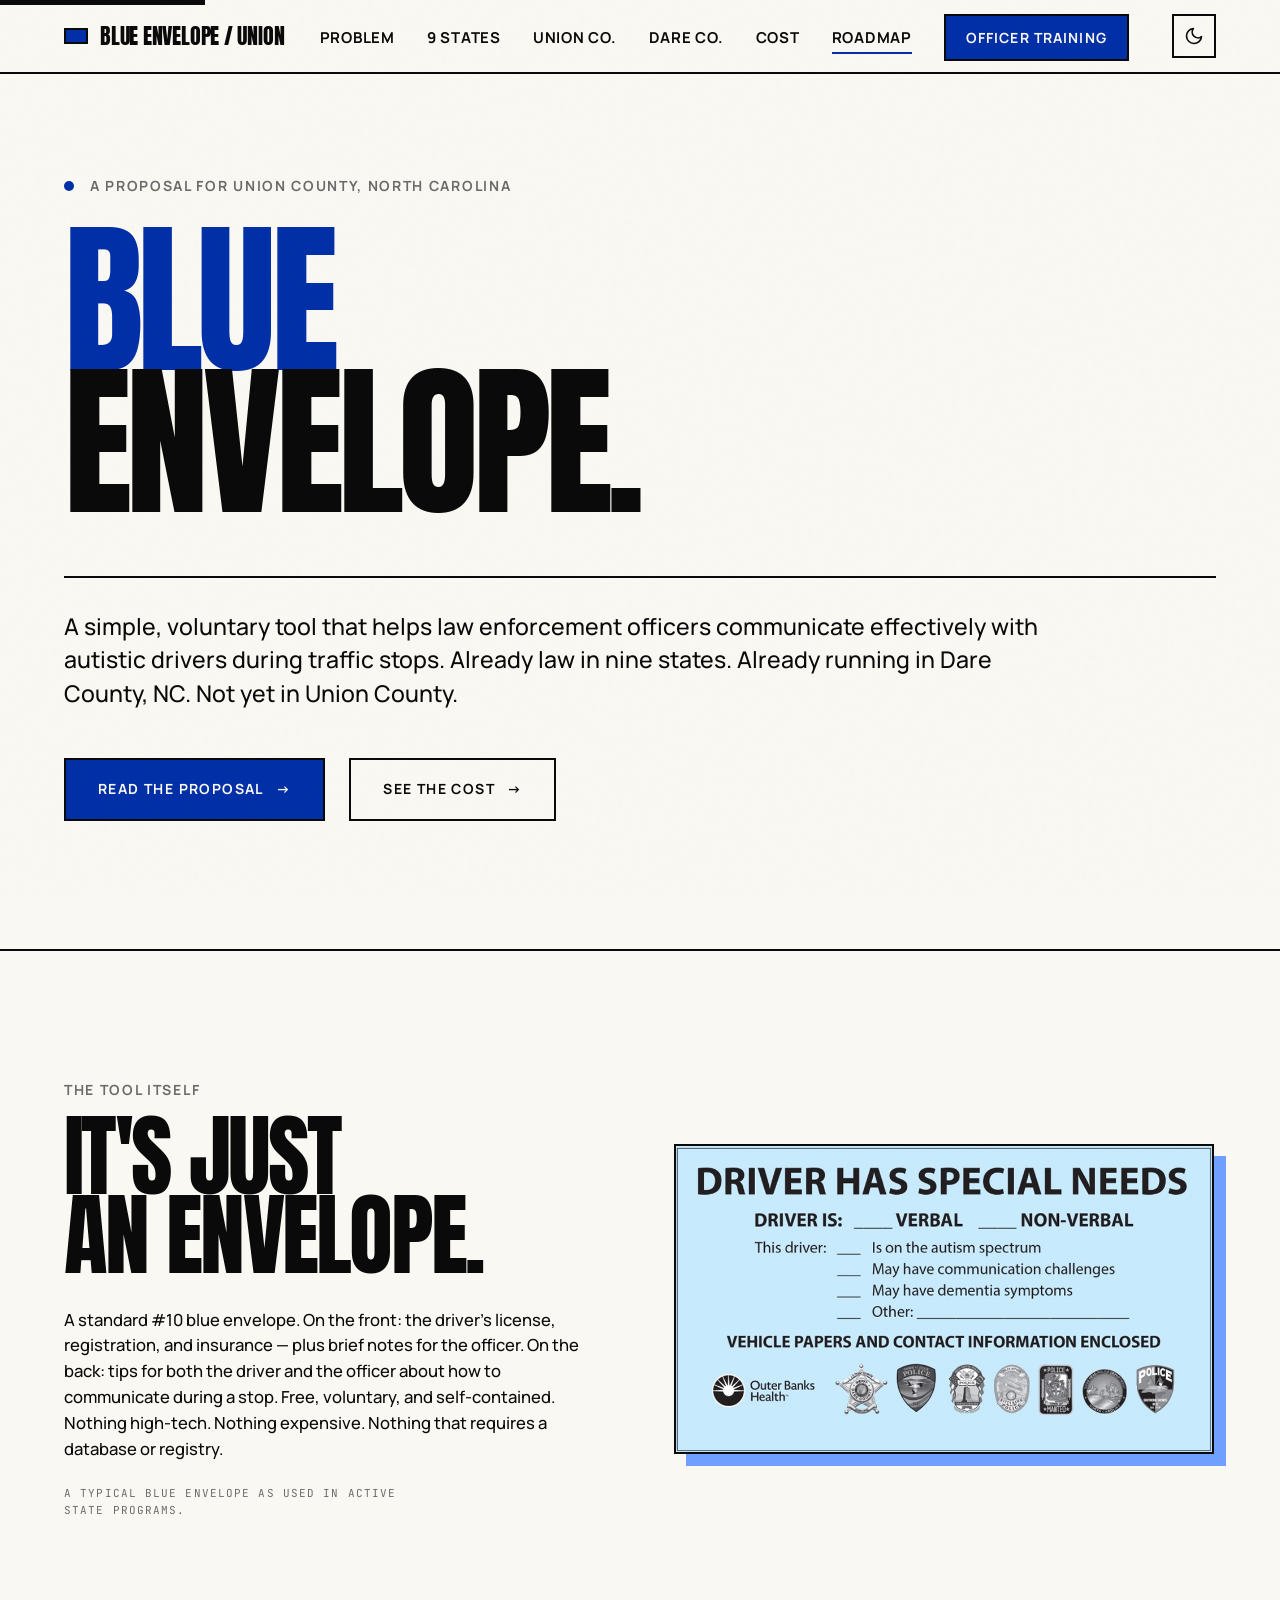
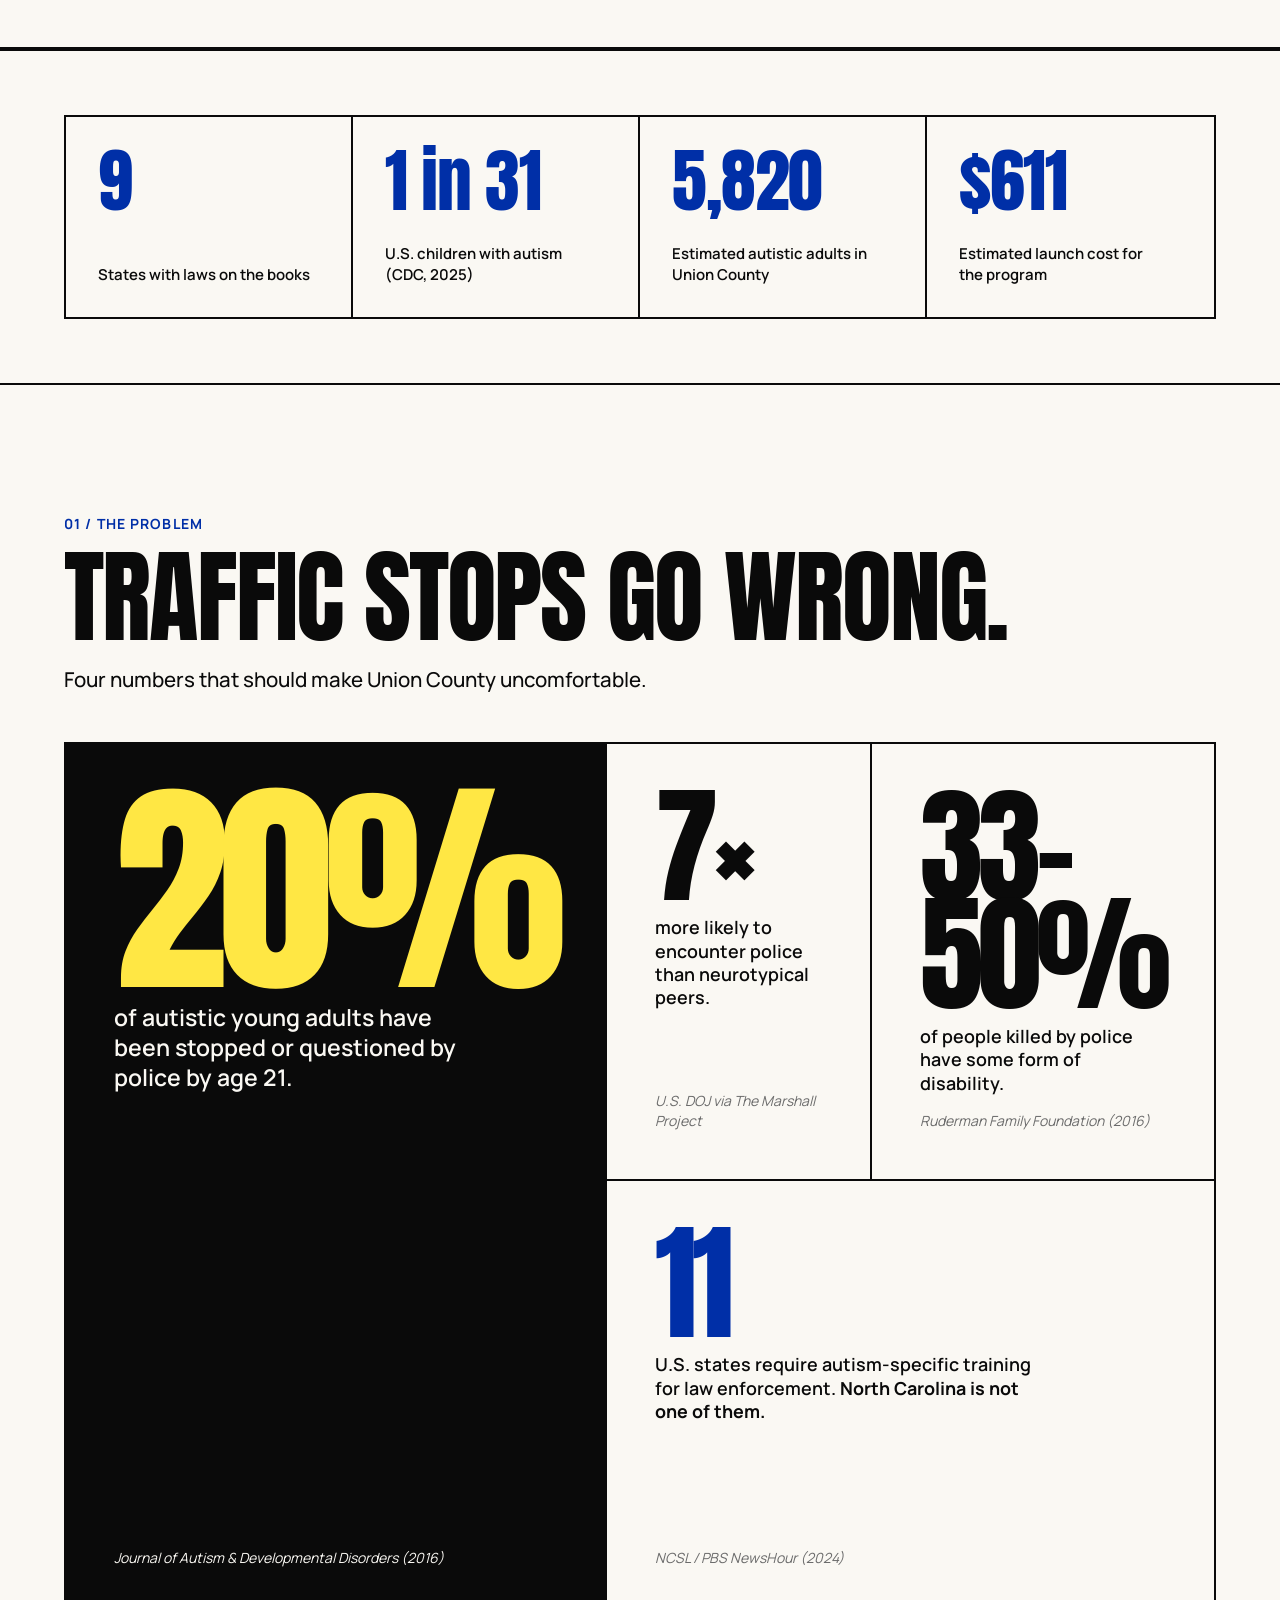
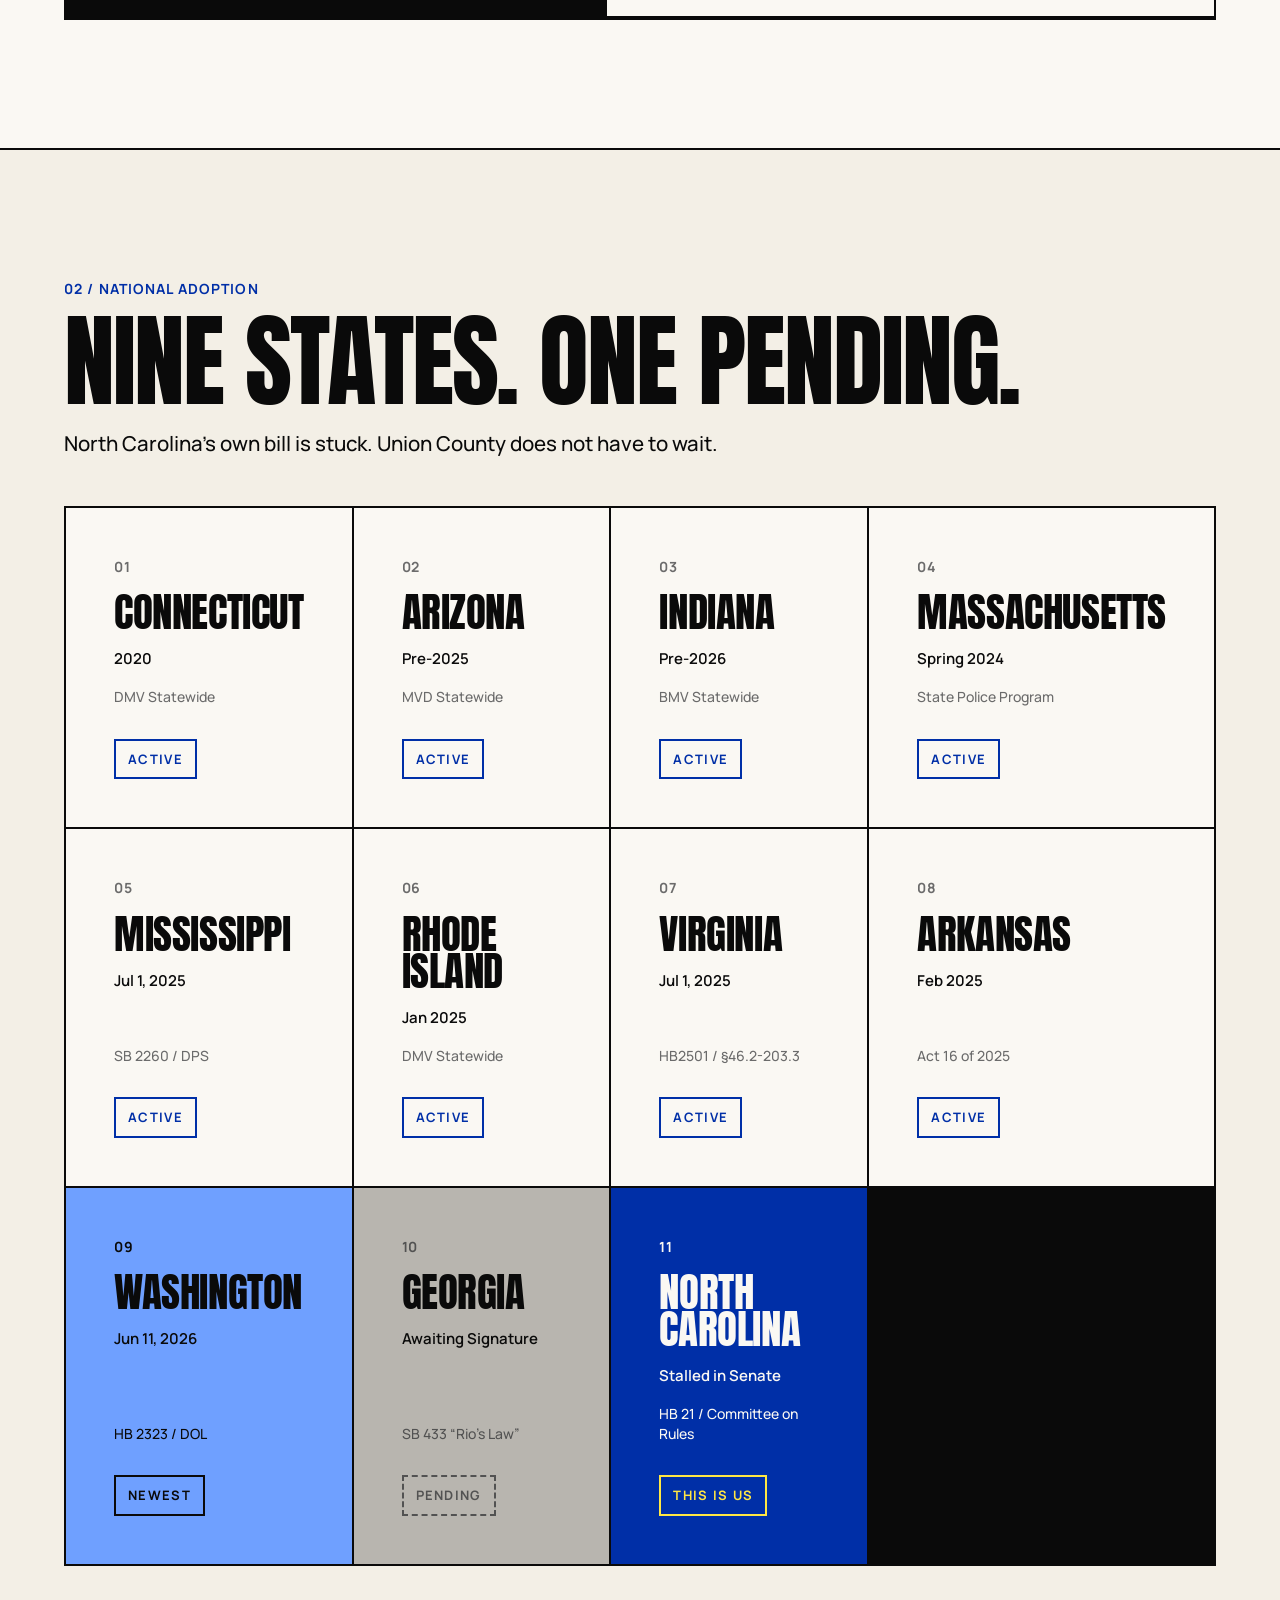
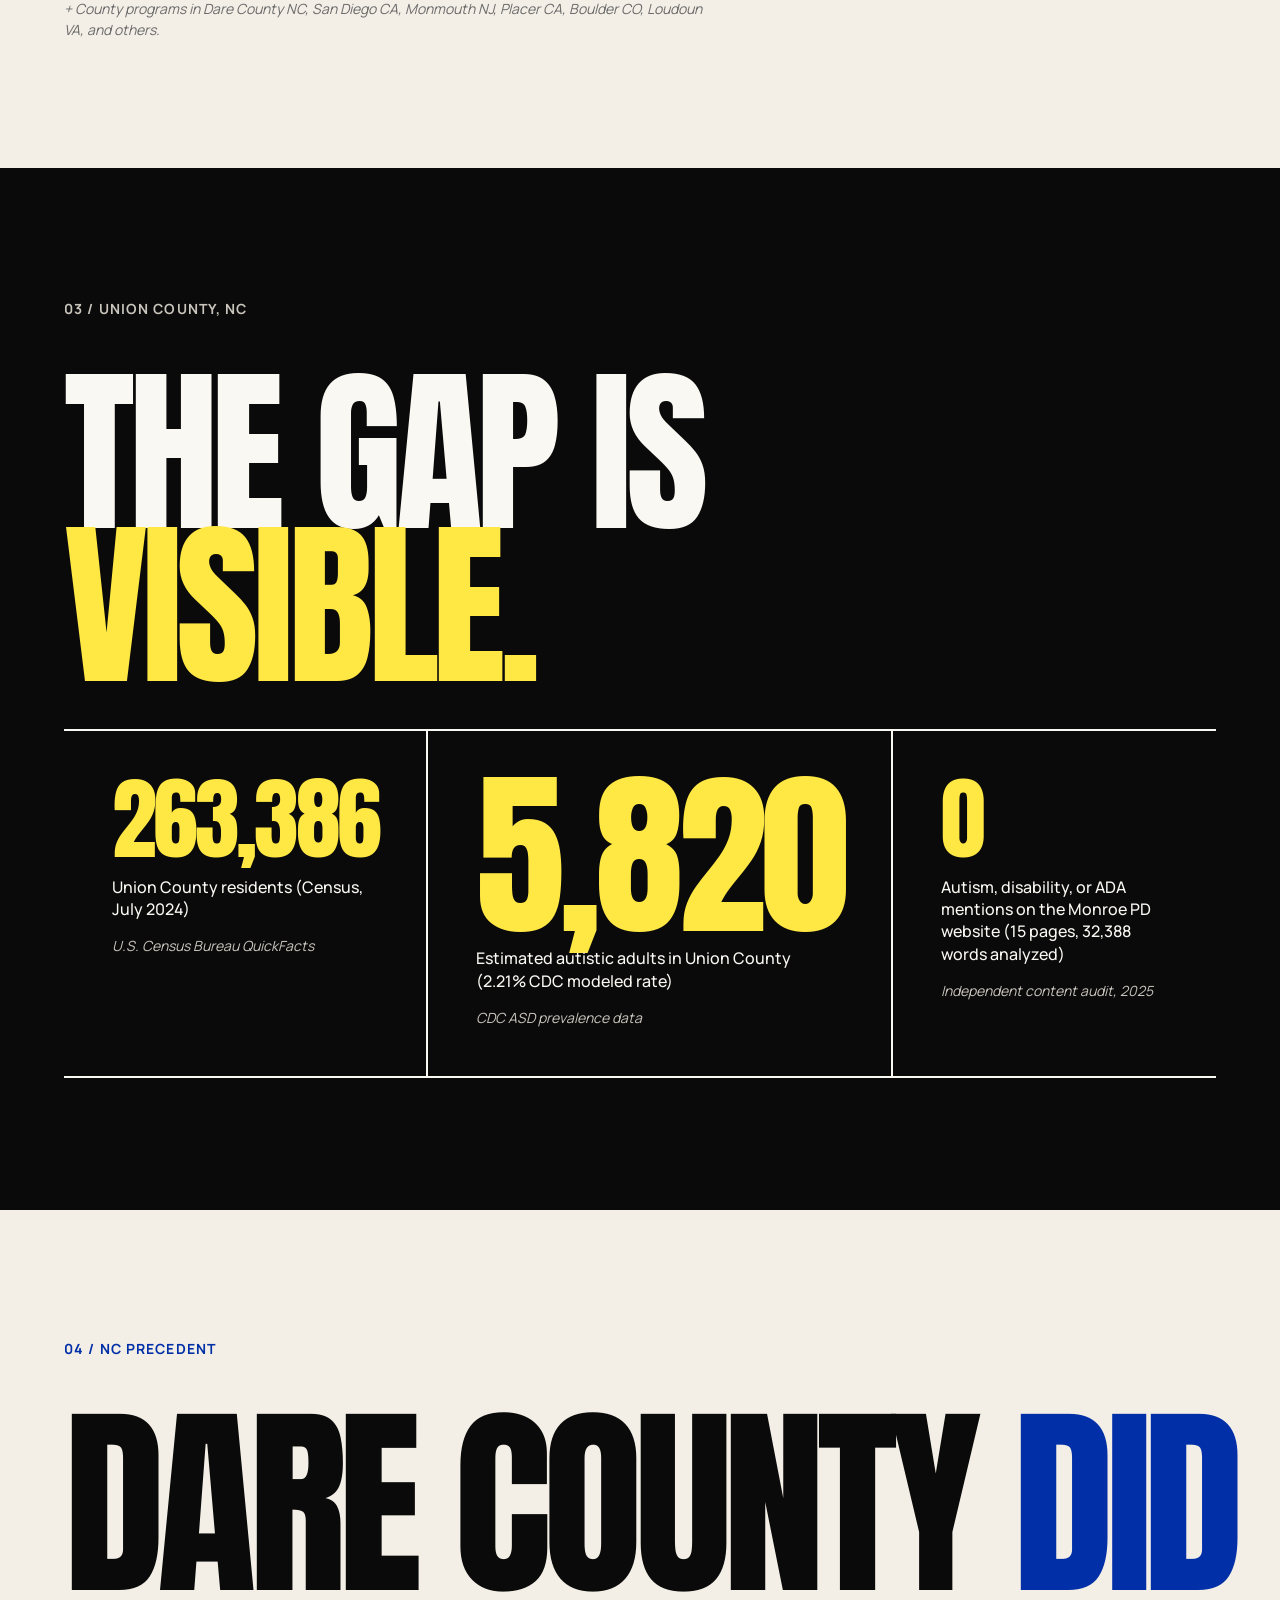
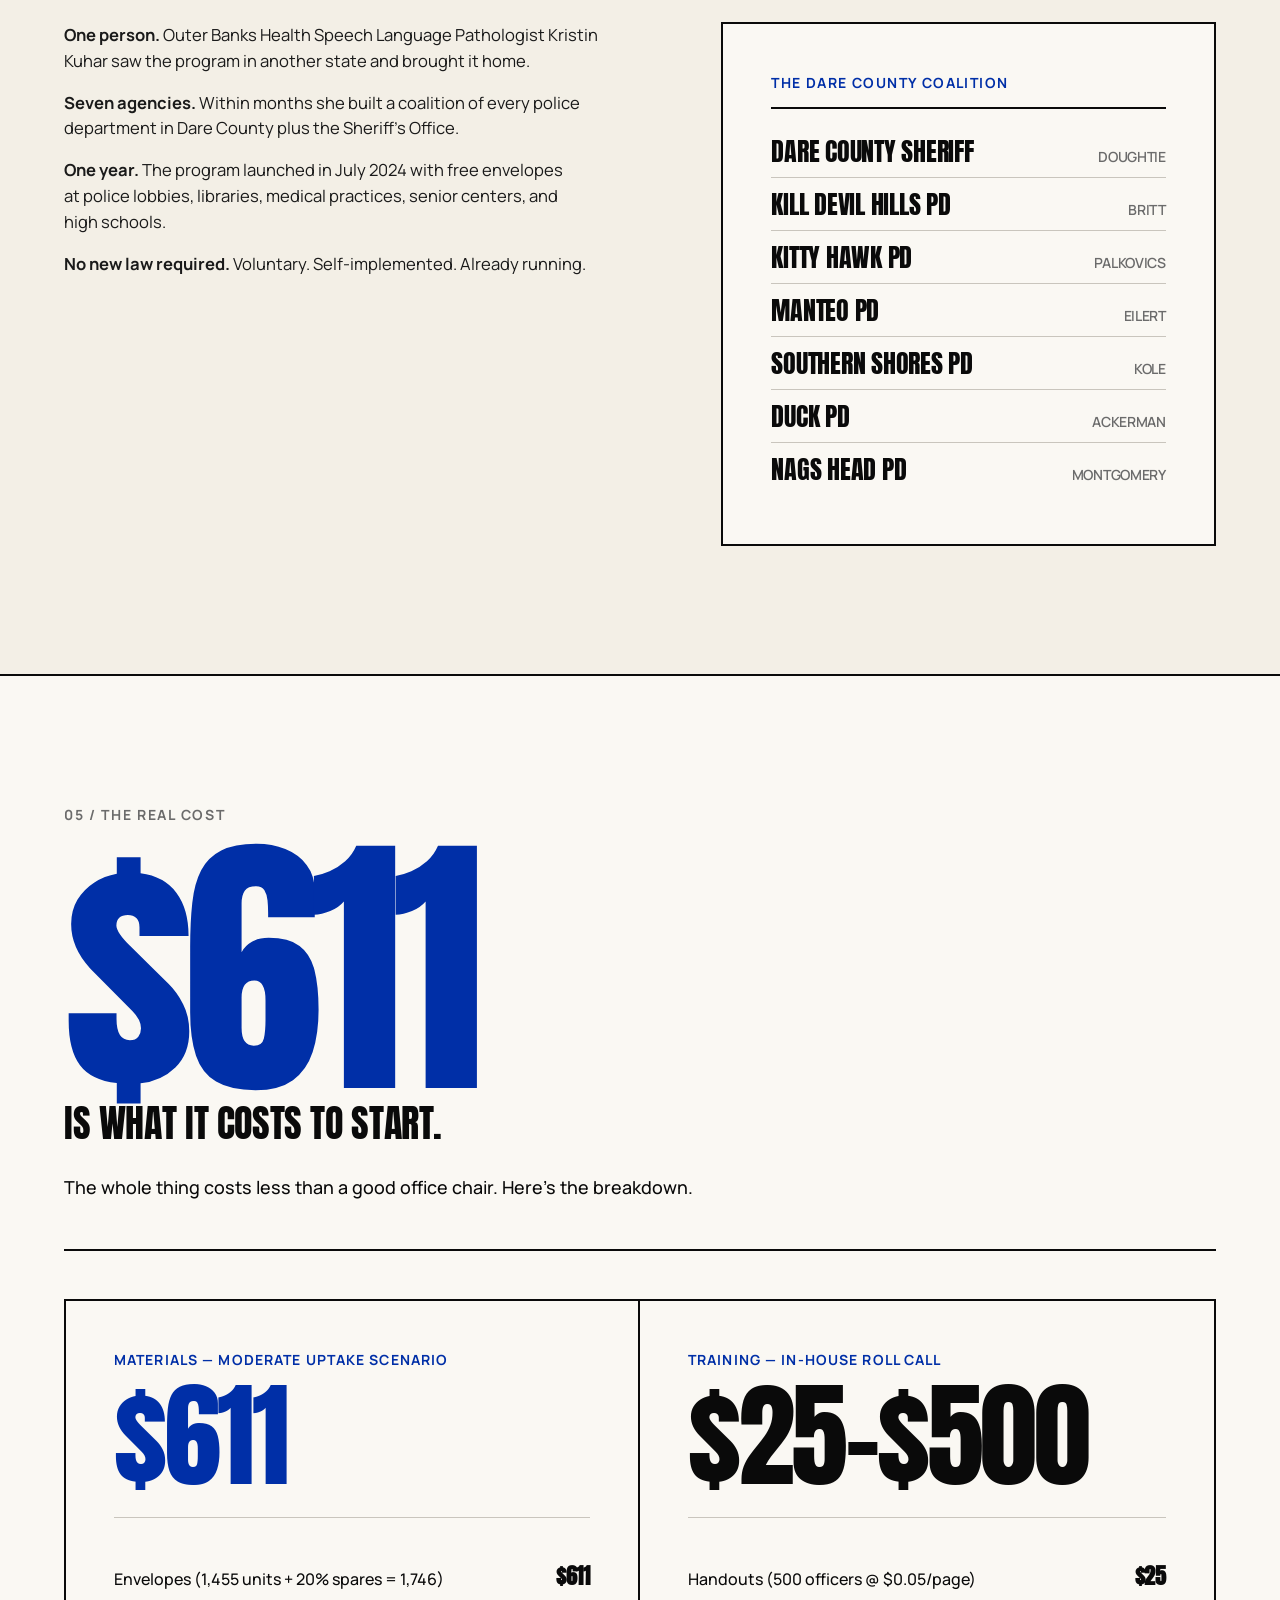
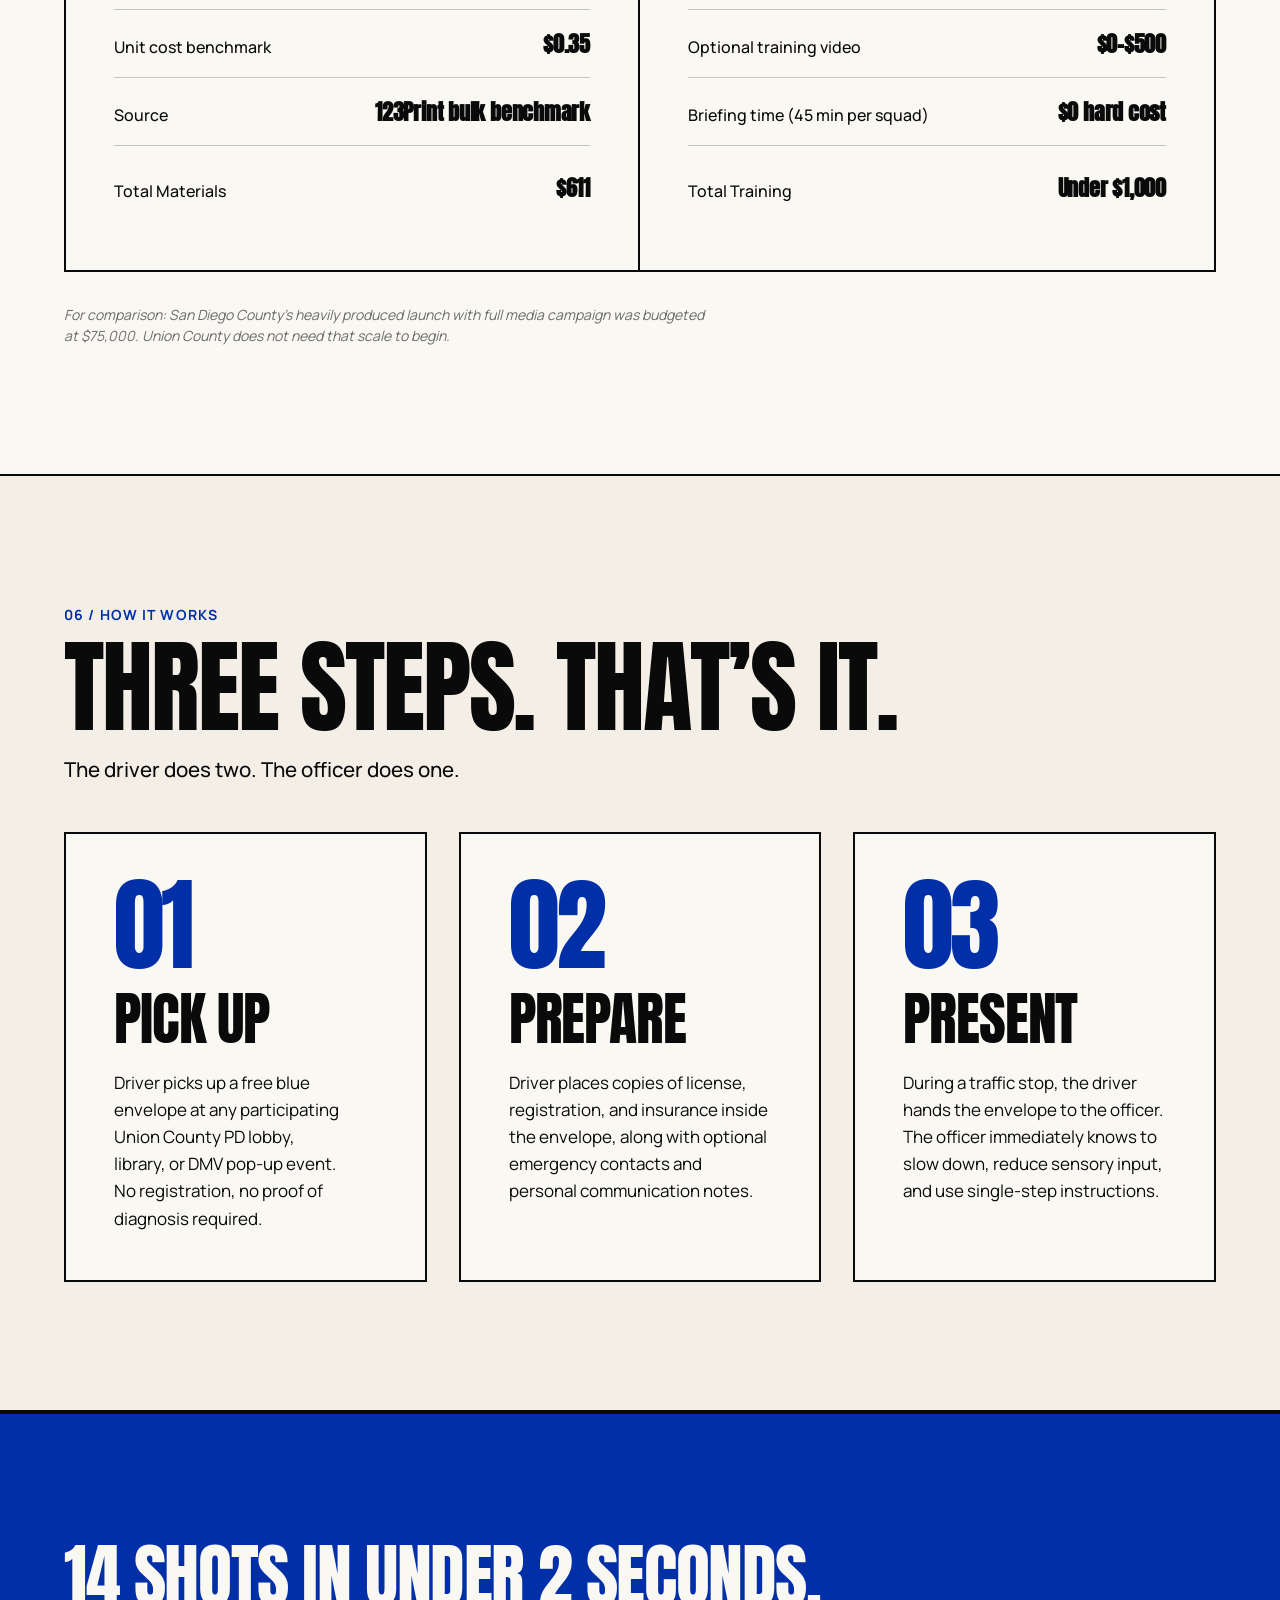
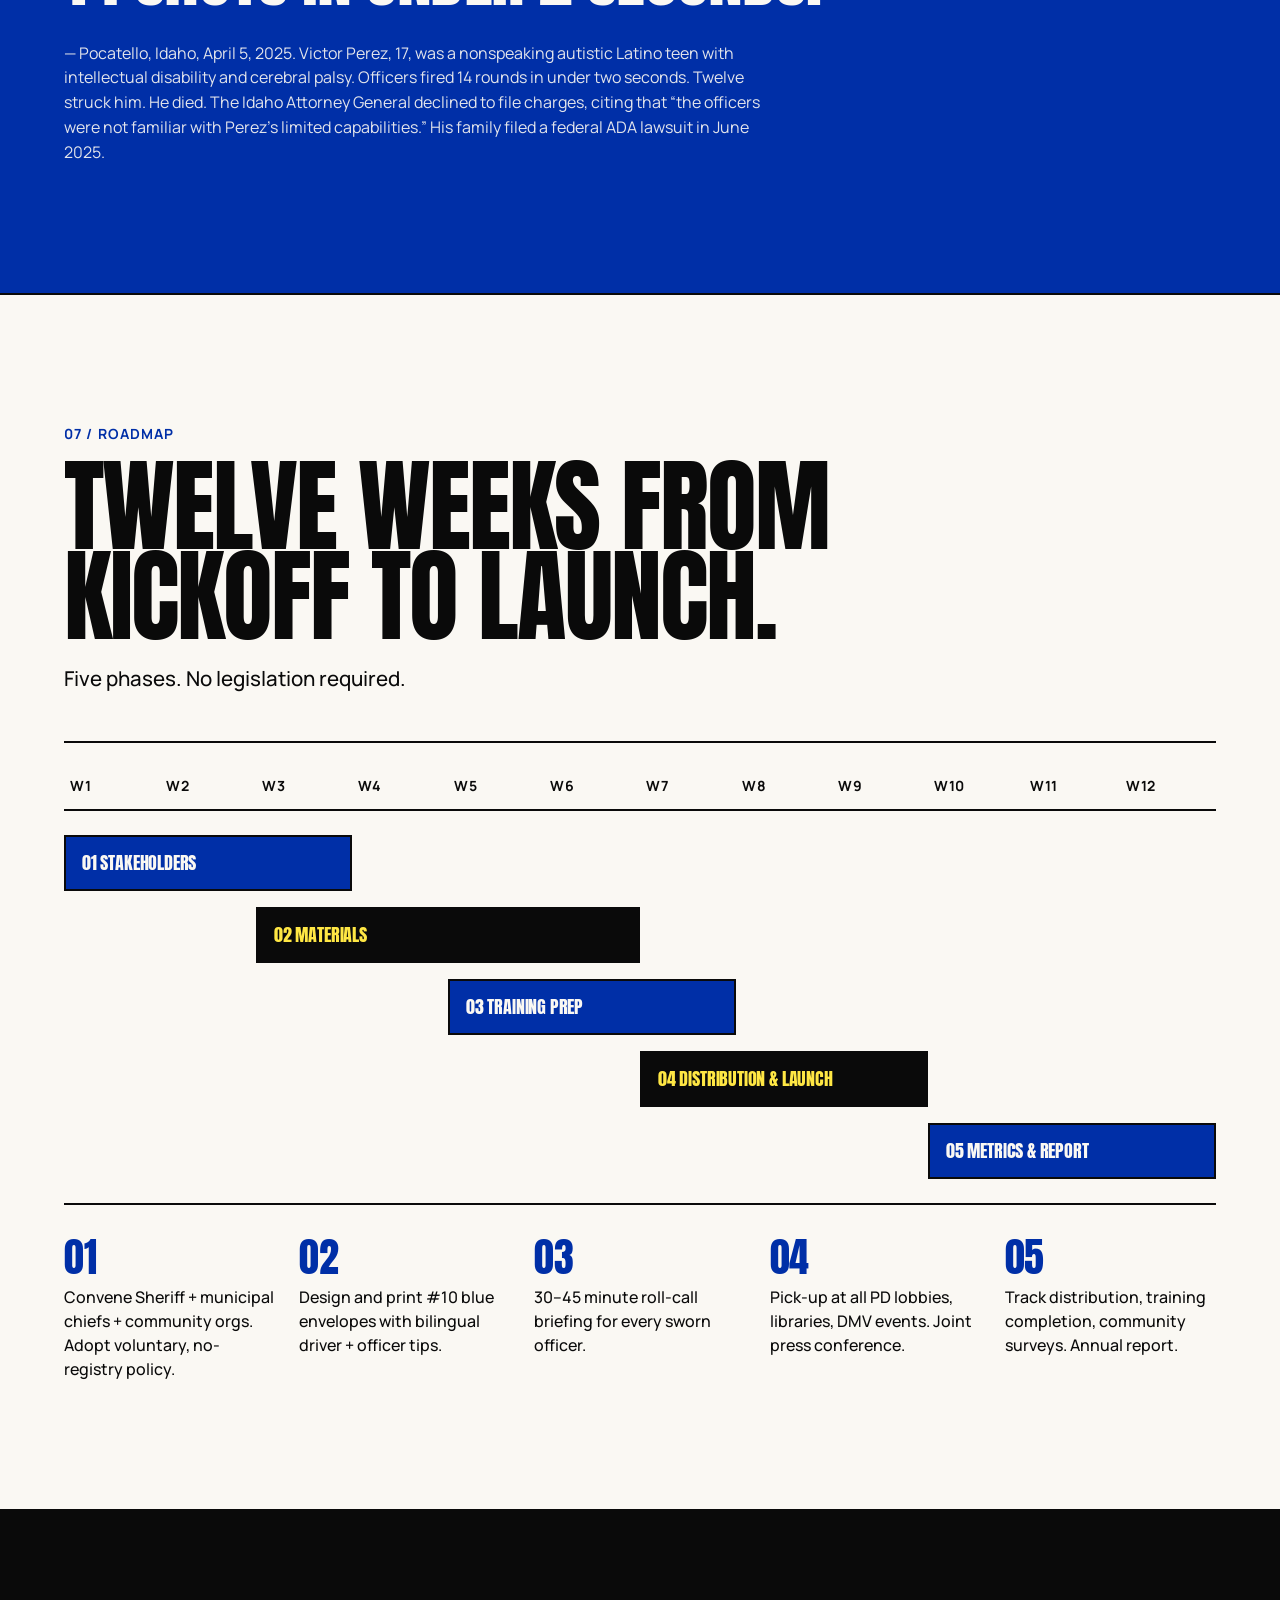
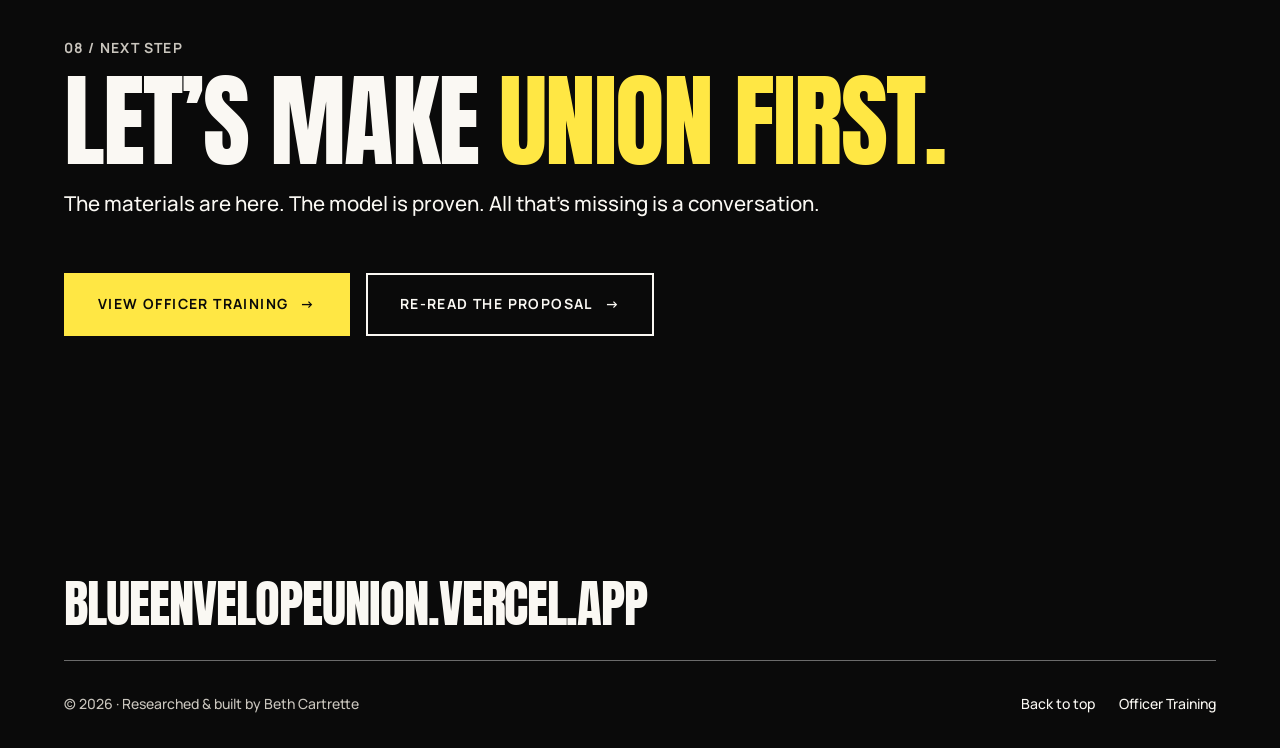
==== website/index.html @ 24aca433 "style: unify all hover box-shadows to use --blue-light (13 instances) Every card, button, and intera" ====
<!DOCTYPE html>
<html lang="en">
<head>
  <meta charset="UTF-8">
  <meta name="viewport" content="width=device-width, initial-scale=1.0">
  <title>Blue Envelope Union County — A Proposal for Safer Traffic Stops</title>
  <meta name="description" content="A community-led proposal to bring the Blue Envelope Program to Union County, NC. Helping law enforcement communicate effectively with autistic drivers during traffic stops.">
  <meta name="author" content="Beth Cartrette">
  <meta name="theme-color" content="#002fa7">

  <meta property="og:type" content="website">
  <meta property="og:title" content="Blue Envelope Union County — A Proposal">
  <meta property="og:description" content="Bringing the Blue Envelope Program to Union County, NC.">

  <link rel="icon" type="image/svg+xml" href="/favicon.svg">
  <link rel="apple-touch-icon" href="/apple-touch-icon.svg">

  <link rel="preconnect" href="https://fonts.googleapis.com">
  <link rel="preconnect" href="https://fonts.gstatic.com" crossorigin>
  <link href="https://fonts.googleapis.com/css2?family=Anton&family=Manrope:wght@400;500;600;700;800&family=JetBrains+Mono:wght@400;500;600&display=swap" rel="stylesheet">

  <link rel="stylesheet" href="styles.css?v=29">

  <!-- Set theme before paint to prevent flash -->
  <script>
    (function() {
      try {
        var saved = localStorage.getItem('theme');
        if (saved === 'dark' || saved === 'light') {
          document.documentElement.setAttribute('data-theme', saved);
        }
      } catch (e) {}
    })();
  </script>
</head>
<body>
  <a href="#main" class="skip-link">Skip to main content</a>

  <div class="scroll-progress" role="progressbar" aria-label="Page scroll progress" aria-valuemin="0" aria-valuemax="100"></div>

  <header class="header" role="banner">
    <nav class="nav" aria-label="Primary">
      <a href="#main" class="logo" aria-label="Blue Envelope Union County — home">
        <span class="logo-mark" aria-hidden="true"></span>
        Blue Envelope / Union
      </a>
      <ul class="nav-menu" role="list">
        <li><a href="#problem" class="nav-link">Problem</a></li>
        <li><a href="#states" class="nav-link">9 States</a></li>
        <li><a href="#union" class="nav-link">Union Co.</a></li>
        <li><a href="#dare" class="nav-link">Dare Co.</a></li>
        <li><a href="#cost" class="nav-link">Cost</a></li>
        <li><a href="#roadmap" class="nav-link">Roadmap</a></li>
        <li><a href="training.html" class="nav-cta">Officer Training</a></li>
      </ul>
      <button class="theme-toggle" aria-label="Toggle dark mode" type="button">
        <svg class="icon-moon" viewBox="0 0 24 24" aria-hidden="true"><path d="M21 12.79A9 9 0 1 1 11.21 3 7 7 0 0 0 21 12.79z"/></svg>
        <svg class="icon-sun" viewBox="0 0 24 24" aria-hidden="true"><circle cx="12" cy="12" r="4"/><path d="M12 2v2M12 20v2M4.93 4.93l1.41 1.41M17.66 17.66l1.41 1.41M2 12h2M20 12h2M4.93 19.07l1.41-1.41M17.66 6.34l1.41-1.41"/></svg>
      </button>
      <button class="mobile-menu-toggle" aria-label="Toggle navigation menu" aria-expanded="false" aria-controls="primary-menu">
        <span aria-hidden="true"></span><span aria-hidden="true"></span><span aria-hidden="true"></span>
      </button>
    </nav>
  </header>

  <main id="main" role="main">

    <p class="framing-line">A 90-second proposal for Union County, North Carolina</p>

    <!-- HERO -->
    <section class="hero" aria-label="Introduction">
      <div class="container">
        <div class="hero-tag">
          <span class="hero-tag-dot"></span>
          <span class="eyebrow">A Proposal for Union County, North Carolina</span>
        </div>

        <h1 class="hero-title">
          <span class="blue">Blue</span>
          <span class="ink">Envelope.</span>
        </h1>

        <div class="hero-meta">
          <p class="hero-lead">
            A simple, voluntary tool that helps law enforcement officers communicate effectively with autistic drivers during traffic stops. Already law in nine states. Already running in Dare County, NC. Not yet in Union County.
          </p>
          <div class="hero-cta-group">
            <a href="#problem" class="btn btn-primary">
              Read the Proposal
              <span class="btn-arrow">&rarr;</span>
            </a>
            <a href="#cost" class="btn btn-secondary">
              See the Cost
              <span class="btn-arrow">&rarr;</span>
            </a>
          </div>
        </div>
      </div>
    </section>

    <!-- THE OBJECT -->
    <section class="object-section">
      <div class="container">
        <div class="object-grid">
          <div class="object-text">
            <div class="eyebrow object-eyebrow">The Tool Itself</div>
            <h2 class="object-headline">It's just<br>an envelope.</h2>
            <p class="object-body">A standard #10 blue envelope. On the front: the driver's license, registration, and insurance &mdash; plus brief notes for the officer. On the back: tips for both the driver and the officer about how to communicate during a stop. Free, voluntary, and self-contained. Nothing high-tech. Nothing expensive. Nothing that requires a database or registry.</p>
            <p class="object-caption">A typical Blue Envelope as used in active state programs.</p>
          </div>
          <div class="object-image">
            <img src="img/blue-envelope.jpg" alt="A blue paper envelope with white text reading 'BLUE ENVELOPE PROGRAM' and printed instructions for drivers and law enforcement officers." />
          </div>
        </div>
      </div>
    </section>

    <!-- STATS BAR -->
    <section class="stats-bar" role="region" aria-label="Key statistics at a glance">
      <div class="container">
        <div class="stats-bar-grid">
          <div class="stats-bar-item">
            <div class="stats-bar-num">9</div>
            <div class="stats-bar-label">States with laws on the books</div>
          </div>
          <div class="stats-bar-item">
            <div class="stats-bar-num">1&nbsp;in&nbsp;31</div>
            <div class="stats-bar-label">U.S. children with autism (CDC, 2025)</div>
          </div>
          <div class="stats-bar-item">
            <div class="stats-bar-num">5,820</div>
            <div class="stats-bar-label">Estimated autistic adults in Union County</div>
          </div>
          <div class="stats-bar-item">
            <div class="stats-bar-num">$611</div>
            <div class="stats-bar-label">Estimated launch cost for the program</div>
          </div>
        </div>
      </div>
    </section>

    <!-- THE PROBLEM -->
    <section id="problem" class="problem">
      <div class="container">
        <div class="section-header-flat">
          <div class="section-num">01 / The Problem</div>
          <h2 class="section-title">Traffic Stops Go Wrong.</h2>
          <p class="lead-line">Four numbers that should make Union County uncomfortable.</p>
        </div>

        <div class="problem-grid">
          <div class="stat-cell hero-stat">
            <div>
              <span class="stat-num">20%</span>
              <div class="stat-label">of autistic young adults have been stopped or questioned by police by age&nbsp;21.</div>
            </div>
            <div class="stat-source">Journal of Autism &amp; Developmental Disorders (2016)</div>
          </div>

          <div class="stat-cell">
            <div>
              <span class="stat-num">7&times;</span>
              <div class="stat-label">more likely to encounter police than neurotypical peers.</div>
            </div>
            <div class="stat-source">U.S. DOJ via The Marshall Project</div>
          </div>

          <div class="stat-cell">
            <div>
              <span class="stat-num">33&ndash;50%</span>
              <div class="stat-label">of people killed by police have some form of disability.</div>
            </div>
            <div class="stat-source">Ruderman Family Foundation (2016)</div>
          </div>

          <div class="stat-cell wide-stat">
            <div>
              <span class="stat-num">11</span>
              <div class="stat-label">U.S. states require autism-specific training for law enforcement. <strong>North Carolina is not one of them.</strong></div>
            </div>
            <div class="stat-source">NCSL / PBS NewsHour (2024)</div>
          </div>
        </div>
      </div>
    </section>

    <!-- STATES -->
    <section id="states" class="states">
      <div class="container">
        <div class="section-header-flat">
          <div class="section-num">02 / National Adoption</div>
          <h2 class="section-title">Nine States. One Pending.</h2>
          <p class="lead-line">North Carolina&rsquo;s own bill is stuck. Union County does not have to wait.</p>
        </div>

        <div class="states-card-grid">
          <article class="state-card">
            <div class="state-card-num">01</div>
            <h3 class="state-card-name">Connecticut</h3>
            <div class="state-card-date">2020</div>
            <div class="state-card-law">DMV Statewide</div>
            <div class="state-card-status active">Active</div>
          </article>
          <article class="state-card">
            <div class="state-card-num">02</div>
            <h3 class="state-card-name">Arizona</h3>
            <div class="state-card-date">Pre-2025</div>
            <div class="state-card-law">MVD Statewide</div>
            <div class="state-card-status active">Active</div>
          </article>
          <article class="state-card">
            <div class="state-card-num">03</div>
            <h3 class="state-card-name">Indiana</h3>
            <div class="state-card-date">Pre-2026</div>
            <div class="state-card-law">BMV Statewide</div>
            <div class="state-card-status active">Active</div>
          </article>
          <article class="state-card">
            <div class="state-card-num">04</div>
            <h3 class="state-card-name">Massachusetts</h3>
            <div class="state-card-date">Spring 2024</div>
            <div class="state-card-law">State Police Program</div>
            <div class="state-card-status active">Active</div>
          </article>
          <article class="state-card">
            <div class="state-card-num">05</div>
            <h3 class="state-card-name">Mississippi</h3>
            <div class="state-card-date">Jul 1, 2025</div>
            <div class="state-card-law">SB 2260 / DPS</div>
            <div class="state-card-status active">Active</div>
          </article>
          <article class="state-card">
            <div class="state-card-num">06</div>
            <h3 class="state-card-name">Rhode Island</h3>
            <div class="state-card-date">Jan 2025</div>
            <div class="state-card-law">DMV Statewide</div>
            <div class="state-card-status active">Active</div>
          </article>
          <article class="state-card">
            <div class="state-card-num">07</div>
            <h3 class="state-card-name">Virginia</h3>
            <div class="state-card-date">Jul 1, 2025</div>
            <div class="state-card-law">HB2501 / §46.2-203.3</div>
            <div class="state-card-status active">Active</div>
          </article>
          <article class="state-card">
            <div class="state-card-num">08</div>
            <h3 class="state-card-name">Arkansas</h3>
            <div class="state-card-date">Feb 2025</div>
            <div class="state-card-law">Act 16 of 2025</div>
            <div class="state-card-status active">Active</div>
          </article>
          <article class="state-card newest">
            <div class="state-card-num">09</div>
            <h3 class="state-card-name">Washington</h3>
            <div class="state-card-date">Jun 11, 2026</div>
            <div class="state-card-law">HB 2323 / DOL</div>
            <div class="state-card-status">Newest</div>
          </article>
          <article class="state-card pending">
            <div class="state-card-num">10</div>
            <h3 class="state-card-name">Georgia</h3>
            <div class="state-card-date">Awaiting Signature</div>
            <div class="state-card-law">SB 433 &ldquo;Rio&rsquo;s Law&rdquo;</div>
            <div class="state-card-status">Pending</div>
          </article>
          <article class="state-card nc">
            <div class="state-card-num">11</div>
            <h3 class="state-card-name">North Carolina</h3>
            <div class="state-card-date">Stalled in Senate</div>
            <div class="state-card-law">HB 21 / Committee on Rules</div>
            <div class="state-card-status">This Is Us</div>
          </article>
        </div>

        <p class="eyebrow footnote">+ County programs in Dare County NC, San Diego CA, Monmouth NJ, Placer CA, Boulder CO, Loudoun VA, and others.</p>
      </div>
    </section>

    <!-- UNION COUNTY -->
    <section id="union" class="union">
      <div class="container">
        <div class="section-header-flat">
          <div class="section-num">03 / Union County, NC</div>
        </div>

        <h2 class="union-headline">
          The Gap is<br>
          <span class="yellow">Visible.</span>
        </h2>

        <div class="union-grid">
          <div class="union-cell">
            <span class="union-cell-num">263,386</span>
            <div class="union-cell-label">Union County residents (Census, July 2024)</div>
            <span class="union-cell-source">U.S. Census Bureau QuickFacts</span>
          </div>
          <div class="union-cell">
            <span class="union-cell-num mega">5,820</span>
            <div class="union-cell-label">Estimated autistic adults in Union County (2.21% CDC modeled rate)</div>
            <span class="union-cell-source">CDC ASD prevalence data</span>
          </div>
          <div class="union-cell">
            <span class="union-cell-num">0</span>
            <div class="union-cell-label">Autism, disability, or ADA mentions on the Monroe PD website (15 pages, 32,388 words analyzed)</div>
            <span class="union-cell-source">Independent content audit, 2025</span>
          </div>
        </div>
      </div>
    </section>

    <!-- DARE COUNTY PRECEDENT -->
    <section id="dare" class="dare-section">
      <div class="container">
        <div class="section-header-flat">
          <div class="section-num">04 / NC Precedent</div>
        </div>

        <h2 class="dare-overflow-title">Dare County <span class="yellow">Did It First.</span></h2>

        <div class="dare-grid">
          <div class="dare-text">
            <p><strong>One person.</strong> Outer Banks Health Speech Language Pathologist Kristin Kuhar saw the program in another state and brought it home.</p>
            <p><strong>Seven agencies.</strong> Within months she built a coalition of every police department in Dare County plus the Sheriff&rsquo;s Office.</p>
            <p><strong>One year.</strong> The program launched in July 2024 with free envelopes at police lobbies, libraries, medical practices, senior centers, and high schools.</p>
            <p><strong>No new law required.</strong> Voluntary. Self-implemented. Already running.</p>
          </div>

          <div class="dare-agencies">
            <div class="dare-agencies-header">The Dare County Coalition</div>
            <ul>
              <li>Dare County Sheriff <span class="role">Doughtie</span></li>
              <li>Kill Devil Hills PD <span class="role">Britt</span></li>
              <li>Kitty Hawk PD <span class="role">Palkovics</span></li>
              <li>Manteo PD <span class="role">Eilert</span></li>
              <li>Southern Shores PD <span class="role">Kole</span></li>
              <li>Duck PD <span class="role">Ackerman</span></li>
              <li>Nags Head PD <span class="role">Montgomery</span></li>
            </ul>
          </div>
        </div>
      </div>
    </section>

    <!-- COST -->
    <section id="cost" class="cost">
      <div class="container">
        <div class="cost-mega-block">
          <span class="eyebrow">05 / The Real Cost</span>
          <h2 class="mega-num">$611</h2>
          <div class="mega-sub">is what it costs to start.</div>
          <p class="lead-line">The whole thing costs less than a good office chair. Here&rsquo;s the breakdown.</p>
        </div>

        <div class="cost-grid">
          <div class="cost-cell" data-animate>
            <span class="cost-cell-eyebrow">Materials &mdash; Moderate Uptake Scenario</span>
            <span class="cost-cell-num blue">$611</span>
            <ul class="cost-breakdown">
              <li><span class="label">Envelopes (1,455 units + 20% spares = 1,746)</span><span class="amount">$611</span></li>
              <li><span class="label">Unit cost benchmark</span><span class="amount">$0.35</span></li>
              <li><span class="label">Source</span><span class="amount">123Print bulk benchmark</span></li>
              <li><span class="label">Total Materials</span><span class="amount">$611</span></li>
            </ul>
          </div>
          <div class="cost-cell" data-animate data-animate-delay="1">
            <span class="cost-cell-eyebrow">Training &mdash; In-House Roll Call</span>
            <span class="cost-cell-num ink">$25-$500</span>
            <ul class="cost-breakdown">
              <li><span class="label">Handouts (500 officers @ $0.05/page)</span><span class="amount">$25</span></li>
              <li><span class="label">Optional training video</span><span class="amount">$0-$500</span></li>
              <li><span class="label">Briefing time (45 min per squad)</span><span class="amount">$0 hard cost</span></li>
              <li><span class="label">Total Training</span><span class="amount">Under $1,000</span></li>
            </ul>
          </div>
        </div>

        <p class="eyebrow footnote">For comparison: San Diego County&rsquo;s heavily produced launch with full media campaign was budgeted at $75,000. Union County does not need that scale to begin.</p>
      </div>
    </section>

    <!-- HOW IT WORKS -->
    <section id="how" class="how">
      <div class="container">
        <div class="section-header-flat">
          <div class="section-num">06 / How It Works</div>
          <h2 class="section-title">Three Steps. That&rsquo;s It.</h2>
          <p class="lead-line">The driver does two. The officer does one.</p>
        </div>

        <div class="how-grid">
          <div class="how-step" data-animate>
            <span class="how-step-num">01</span>
            <h3 class="how-step-title">Pick Up</h3>
            <p class="how-step-body">Driver picks up a free blue envelope at any participating Union County PD lobby, library, or DMV pop-up event. No registration, no proof of diagnosis required.</p>
          </div>
          <div class="how-step" data-animate data-animate-delay="1">
            <span class="how-step-num">02</span>
            <h3 class="how-step-title">Prepare</h3>
            <p class="how-step-body">Driver places copies of license, registration, and insurance inside the envelope, along with optional emergency contacts and personal communication notes.</p>
          </div>
          <div class="how-step" data-animate data-animate-delay="2">
            <span class="how-step-num">03</span>
            <h3 class="how-step-title">Present</h3>
            <p class="how-step-body">During a traffic stop, the driver hands the envelope to the officer. The officer immediately knows to slow down, reduce sensory input, and use single-step instructions.</p>
          </div>
        </div>
      </div>
    </section>

    <!-- PULL QUOTE — VICTOR PEREZ -->
    <section class="pullquote">
      <div class="container">
        <div data-animate>
          <p class="pullquote-text">
            14 shots in under 2 seconds.
          </p>
          <span class="pullquote-attribution">
            &mdash; Pocatello, Idaho, April 5, 2025. Victor Perez, 17, was a nonspeaking autistic Latino teen with intellectual disability and cerebral palsy. Officers fired 14 rounds in under two seconds. Twelve struck him. He died. The Idaho Attorney General declined to file charges, citing that &ldquo;the officers were not familiar with Perez&rsquo;s limited capabilities.&rdquo; His family filed a federal ADA lawsuit in June 2025.
          </span>
        </div>
      </div>
    </section>

    <!-- ROADMAP -->
    <section id="roadmap" class="roadmap">
      <div class="container">
        <div class="section-header-flat">
          <div class="section-num">07 / Roadmap</div>
          <h2 class="section-title">Twelve Weeks From Kickoff To Launch.</h2>
          <p class="lead-line">Five phases. No legislation required.</p>
        </div>

        <div class="roadmap-timeline">
          <div class="roadmap-axis">
            <span>W1</span><span>W2</span><span>W3</span><span>W4</span><span>W5</span><span>W6</span><span>W7</span><span>W8</span><span>W9</span><span>W10</span><span>W11</span><span>W12</span>
          </div>

          <div class="roadmap-bars">
            <div class="roadmap-bar-row">
              <div class="roadmap-bar phase-1">
                <div class="bar-title">01 Stakeholders</div>
              </div>
            </div>
            <div class="roadmap-bar-row">
              <div class="roadmap-bar phase-2">
                <div class="bar-title">02 Materials</div>
              </div>
            </div>
            <div class="roadmap-bar-row">
              <div class="roadmap-bar phase-3">
                <div class="bar-title">03 Training Prep</div>
              </div>
            </div>
            <div class="roadmap-bar-row">
              <div class="roadmap-bar phase-4">
                <div class="bar-title">04 Distribution &amp; Launch</div>
              </div>
            </div>
            <div class="roadmap-bar-row">
              <div class="roadmap-bar phase-5">
                <div class="bar-title">05 Metrics &amp; Report</div>
              </div>
            </div>
          </div>

          <div class="roadmap-captions">
            <div class="roadmap-caption">
              <span class="cap-num">01</span>
              Convene Sheriff + municipal chiefs + community orgs. Adopt voluntary, no-registry policy.
            </div>
            <div class="roadmap-caption">
              <span class="cap-num">02</span>
              Design and print #10 blue envelopes with bilingual driver + officer tips.
            </div>
            <div class="roadmap-caption">
              <span class="cap-num">03</span>
              30&ndash;45 minute roll-call briefing for every sworn officer.
            </div>
            <div class="roadmap-caption">
              <span class="cap-num">04</span>
              Pick-up at all PD lobbies, libraries, DMV events. Joint press conference.
            </div>
            <div class="roadmap-caption">
              <span class="cap-num">05</span>
              Track distribution, training completion, community surveys. Annual report.
            </div>
          </div>
        </div>
      </div>
    </section>

    <!-- CTA -->
    <section class="cta-block">
      <div class="container">
        <div class="section-header-flat">
          <div class="section-num">08 / Next Step</div>
          <h2 class="section-title">Let&rsquo;s Make <span class="yellow">Union First.</span></h2>
          <p class="lead-line">The materials are here. The model is proven. All that&rsquo;s missing is a conversation.</p>
          <div class="cta-buttons">
            <a href="training.html" class="btn btn-primary">
              View Officer Training
              <span class="btn-arrow">&rarr;</span>
            </a>
            <a href="#problem" class="btn btn-secondary">
              Re-Read the Proposal
              <span class="btn-arrow">&rarr;</span>
            </a>
          </div>
        </div>
      </div>
    </section>

  </main>

  <footer class="footer-dark" role="contentinfo">
    <div class="container">
      <span class="footer-dark-url">blueenvelopeunion.vercel.app</span>
      <div class="footer-dark-meta">
        <span>&copy; 2026 &middot; Researched &amp; built by Beth Cartrette</span>
        <div class="links">
          <a href="#main">Back to top</a>
          <a href="training.html">Officer Training</a>
        </div>
      </div>
    </div>
  </footer>

  <script src="script.js?v=12"></script>
</body>
</html>
---- website/styles.css ----
/* ============================================
   BLUE ENVELOPE — UNION COUNTY
   Editorial Civic Brutalism
   ============================================ */

*,
*::before,
*::after {
  box-sizing: border-box;
  margin: 0;
  padding: 0;
}

html {
  scroll-behavior: smooth;
  -webkit-font-smoothing: antialiased;
  -moz-osx-font-smoothing: grayscale;
}

:root {
  --cream: #faf8f3;
  --cream-deep: #f3efe6;
  --ink: #0a0a0a;
  --ink-soft: #1a1a1a;
  --gray: #6b6b6b;
  --gray-light: #c9c5bd;
  --blue: #002fa7;
  --blue-deep: #001a5e;
  --blue-bright: #0046ff;
  --blue-light: #6fa0ff;
  --yellow: #ffe744;
  --red: #d62828;

  /* Theme transition */
  --theme-transition: background 0.3s var(--ease-out), color 0.3s var(--ease-out), border-color 0.3s var(--ease-out);

  --display: 'Anton', 'Arial Black', sans-serif;
  --body: 'Manrope', system-ui, sans-serif;
  --mono: 'JetBrains Mono', 'Courier New', monospace;

  /* Type scale */
  --type-mega: clamp(120px, 22vw, 360px);   /* shock-tier — full viewport stops */
  --type-display: clamp(64px, 13vw, 220px); /* hero h1 */
  --type-h2: clamp(48px, 8vw, 128px);
  --type-h3: clamp(32px, 4.5vw, 64px);

  /* Spacing — STRICT. 8pt grid. No exceptions. */
  --space-1: 8px;
  --space-2: 16px;
  --space-3: 24px;
  --space-4: 32px;
  --space-5: 48px;    /* gap between section-header and content */
  --space-6: 64px;    /* mobile section vertical padding */
  --space-7: 96px;
  --space-8: 128px;   /* desktop section vertical padding */

  /* Component padding — STRICT */
  --pad-card: 48px;        /* all cards desktop */
  --pad-card-mobile: 32px; /* all cards mobile */
  --pad-section: 128px;    /* all sections desktop */
  --pad-section-mobile: 64px; /* all sections mobile */

  --s-1: 4px;
  --s-2: 8px;
  --s-3: 16px;
  --s-4: 24px;
  --s-5: 32px;
  --s-6: 48px;
  --s-7: 64px;
  --s-8: 96px;
  --s-9: 128px;

  --max-w: 1440px;
  --gutter: clamp(24px, 5vw, 80px);

  --ease-out: cubic-bezier(0.16, 1, 0.3, 1);
  --ease-in-out: cubic-bezier(0.65, 0, 0.35, 1);
}

body {
  font-family: var(--body);
  background: var(--cream);
  color: var(--ink);
  font-weight: 400;
  line-height: 1.6;
  font-size: 18px;
  overflow-x: hidden;
}

body::before {
  content: '';
  position: fixed;
  inset: 0;
  pointer-events: none;
  z-index: 9999;
  background-image: url("data:image/svg+xml,%3Csvg viewBox='0 0 200 200' xmlns='http://www.w3.org/2000/svg'%3E%3Cfilter id='n'%3E%3CfeTurbulence type='fractalNoise' baseFrequency='0.85' numOctaves='3' /%3E%3C/filter%3E%3Crect width='100%25' height='100%25' filter='url(%23n)' opacity='0.4'/%3E%3C/svg%3E");
  opacity: 0.04;
  mix-blend-mode: multiply;
}

h1, h2, h3, h4 {
  font-family: var(--display);
  font-weight: 400;
  letter-spacing: -0.02em;
  line-height: 0.92;
  text-transform: uppercase;
  color: var(--ink);
  /* No widows/orphans on headlines — balance the lines */
  text-wrap: balance;
  -webkit-text-wrap: balance;
}

/* Pretty text wrapping for body copy — prevents single-word last lines */
p, .section-intro, .hero-lead, .object-body,
.big-stat-label, .how-step-body, .roadmap-body,
.scenario-body, .behavior-real {
  text-wrap: pretty;
  -webkit-text-wrap: pretty;
  orphans: 3;
  widows: 3;
}

h1 { font-size: clamp(64px, 13vw, 220px); line-height: 0.85; letter-spacing: -0.035em; }
h2 { font-size: clamp(48px, 8vw, 128px); line-height: 0.88; }
h3 { font-size: clamp(32px, 4.5vw, 64px); line-height: 0.95; }
h4 { font-size: clamp(20px, 2.4vw, 32px); line-height: 1; }

p {
  max-width: 60ch;
  font-size: clamp(16px, 1.2vw, 19px);
  line-height: 1.55;
  color: var(--ink-soft);
}

a { color: inherit; text-decoration: none; }

.eyebrow {
  font-family: var(--body);
  font-size: 14px;
  font-weight: 700;
  text-transform: uppercase;
  letter-spacing: 0.12em;
  color: var(--gray);
  display: inline-block;
}

.skip-link {
  position: absolute;
  top: -40px;
  left: 0;
  background: var(--ink);
  color: var(--cream);
  padding: 8px 16px;
  z-index: 10000;
}
.skip-link:focus { top: 0; }

.container {
  max-width: var(--max-w);
  margin: 0 auto;
  padding: 0 var(--gutter);
}

section { padding: var(--pad-section) 0; position: relative; }

@media (max-width: 768px) {
  section { padding: var(--pad-section-mobile) 0; }
}

/* HEADER */
.header {
  position: fixed;
  top: 0;
  left: 0;
  right: 0;
  z-index: 100;
  background: var(--cream);
  border-bottom: 2px solid var(--ink);
}

.nav {
  display: flex;
  align-items: center;
  justify-content: space-between;
  height: 72px;
  max-width: var(--max-w);
  margin: 0 auto;
  padding: 0 var(--gutter);
}

.logo {
  font-family: var(--display);
  font-size: 22px;
  text-transform: uppercase;
  letter-spacing: -0.01em;
  color: var(--ink);
  display: flex;
  align-items: center;
  gap: 12px;
}

.logo-mark {
  width: 24px;
  height: 16px;
  background: var(--blue);
  border: 2px solid var(--ink);
  display: inline-block;
}

.nav-menu {
  list-style: none;
  display: flex;
  gap: 32px;
  align-items: center;
}

.nav-link {
  font-family: var(--body);
  font-size: 15px;
  font-weight: 700;
  text-transform: uppercase;
  letter-spacing: 0.05em;
  color: var(--ink);
  position: relative;
  padding: 4px 0;
}

.nav-link::after {
  content: '';
  position: absolute;
  left: 0;
  bottom: -2px;
  width: 0;
  height: 2px;
  background: var(--blue);
  transition: width 0.3s var(--ease-out);
}

.nav-link:hover::after,
.nav-link.active::after { width: 100%; }

.nav-cta {
  background: var(--blue);
  color: var(--cream);
  padding: 12px 20px;
  border: 2px solid var(--ink);
  font-size: 14px;
  font-weight: 700;
  text-transform: uppercase;
  letter-spacing: 0.08em;
  transition: all 0.2s;
}

.nav-cta:hover {
  background: var(--ink);
  transform: translate(-2px, -2px);
  box-shadow: 4px 4px 0 var(--blue-light);
}

.mobile-menu-toggle {
  display: none;
  background: none;
  border: 2px solid var(--ink);
  width: 44px;
  height: 44px;
  cursor: pointer;
  flex-direction: column;
  align-items: center;
  justify-content: center;
  gap: 4px;
}

.mobile-menu-toggle span {
  display: block;
  width: 18px;
  height: 2px;
  background: var(--ink);
}

@media (max-width: 920px) {
  .nav-menu { display: none; }
  .mobile-menu-toggle { display: flex; }
  .nav-menu.is-open {
    display: flex;
    position: absolute;
    top: 72px;
    left: 0;
    right: 0;
    flex-direction: column;
    background: var(--cream);
    border-bottom: 2px solid var(--ink);
    padding: 32px;
    gap: 24px;
    align-items: flex-start;
  }
}

/* HERO */
.hero {
  padding-top: calc(72px + var(--space-5));   /* fixed header (72) + 48 breathing room */
  padding-bottom: var(--pad-section);
  position: relative;
  overflow: hidden;
  border-bottom: 2px solid var(--ink);
}

@media (max-width: 768px) {
  .hero {
    padding-top: calc(72px + var(--space-4));
    padding-bottom: var(--pad-section-mobile);
  }
}

.hero-tag {
  display: flex;
  align-items: center;
  gap: 16px;
  margin-bottom: 32px;
}

.hero-tag-dot {
  width: 10px;
  height: 10px;
  border-radius: 50%;
  background: var(--blue);
  animation: pulse 2.5s ease-in-out infinite;
}

@keyframes pulse {
  0%, 100% { opacity: 1; transform: scale(1); }
  50% { opacity: 0.5; transform: scale(1.4); }
}

.hero-title { margin-bottom: 48px; word-break: keep-all; }
.hero-title .blue { color: var(--blue); display: block; }
.hero-title .ink { color: var(--ink); display: block; }

.hero-meta {
  display: flex;
  flex-direction: column;
  gap: var(--space-5);
  align-items: stretch;
  margin-top: var(--space-6);
  padding-top: var(--space-4);
  border-top: 2px solid var(--ink);
}

.hero-lead {
  font-size: clamp(18px, 1.8vw, 26px);
  line-height: 1.45;
  color: var(--ink);
  font-weight: 500;
  max-width: 70ch;
  margin: 0;
}

.hero-cta-group {
  display: flex;
  flex-direction: row;
  gap: var(--space-3);
  align-items: stretch;
  flex-wrap: wrap;
}

@media (max-width: 768px) {
  .hero-cta-group {
    flex-direction: column;
    align-items: stretch;
    width: 100%;
  }
}

.btn {
  display: inline-flex;
  align-items: center;
  gap: 12px;
  padding: 18px 32px;
  font-family: var(--body);
  font-size: 14px;
  font-weight: 700;
  text-transform: uppercase;
  letter-spacing: 0.1em;
  border: 2px solid var(--ink);
  cursor: pointer;
  transition: all 0.2s var(--ease-out);
}

.btn-primary { background: var(--blue); color: var(--cream); }

.btn-primary:hover {
  background: var(--ink);
  transform: translate(-3px, -3px);
  box-shadow: 6px 6px 0 var(--blue-light);
}

.btn-secondary { background: transparent; color: var(--ink); }

.btn-secondary:hover {
  background: var(--ink);
  color: var(--cream);
  transform: translate(-3px, -3px);
  box-shadow: 6px 6px 0 var(--blue-light);
}

.btn-arrow { display: inline-block; transition: transform 0.2s; }
.btn:hover .btn-arrow { transform: translateX(4px); }

/* THE OBJECT — physical envelope showcase */
.object-section {
  background: var(--cream);
  border-bottom: 2px solid var(--ink);
}

.object-grid {
  display: grid;
  grid-template-columns: 1fr 1fr;
  gap: var(--space-6);
  align-items: center;
}

@media (max-width: 920px) {
  .object-grid { grid-template-columns: 1fr; gap: var(--space-5); }
}

.object-headline {
  font-family: var(--display);
  font-size: clamp(56px, 7vw, 112px);
  line-height: 0.88;
  letter-spacing: -0.03em;
  text-transform: uppercase;
  color: var(--ink);
  margin-bottom: 32px;
}

.object-body {
  font-size: clamp(16px, 1.3vw, 19px);
  line-height: 1.55;
  color: var(--ink);
  font-weight: 500;
  margin-bottom: 16px;
  max-width: 56ch;
}

.object-caption {
  font-family: var(--mono);
  font-size: 11px;
  text-transform: uppercase;
  letter-spacing: 0.1em;
  color: var(--gray);
  margin-top: 24px;
}

.object-image {
  position: relative;
  display: flex;
  align-items: center;
  justify-content: center;
}

.object-image img {
  display: block;
  width: 100%;
  max-width: 540px;
  height: auto;
  border: 2px solid var(--ink);
  box-shadow: 12px 12px 0 var(--blue-light);
  transition: transform 0.4s var(--ease-out);
}

.object-image:hover img {
  transform: translate(-4px, -4px);
  box-shadow: 16px 16px 0 var(--blue-light);
}

/* STATS BAR — aligns with container grid */
.stats-bar {
  padding: var(--space-6) 0;
  border-top: 2px solid var(--ink);
  border-bottom: 2px solid var(--ink);
  background: var(--cream);
}

.stats-bar-grid {
  display: grid;
  grid-template-columns: repeat(4, 1fr);
  gap: 0;
  border: 2px solid var(--ink);
}

.stats-bar-item {
  padding: var(--space-4) var(--space-4);
  border-right: 2px solid var(--ink);
  display: flex;
  flex-direction: column;
  gap: var(--space-3);
  min-height: 200px;
  justify-content: space-between;
  background: var(--cream);
  transition: all 0.3s var(--ease-out);
}

.stats-bar-item:hover {
  background: var(--ink);
}

.stats-bar-item:hover .stats-bar-num,
.stats-bar-item:hover .stats-bar-label {
  color: var(--cream);
}

.stats-bar-item:hover .stats-bar-num { color: var(--yellow); }

.stats-bar-item:last-child { border-right: none; }

.stats-bar-num {
  font-family: var(--display);
  font-size: clamp(48px, 5.5vw, 88px);
  line-height: 0.9;
  color: var(--blue);
  letter-spacing: -0.02em;
  text-wrap: balance;
}

.stats-bar-label {
  font-family: var(--body);
  font-size: 15px;
  font-weight: 600;
  line-height: 1.4;
  color: var(--ink);
  max-width: 24ch;
  text-wrap: pretty;
}

@media (max-width: 920px) {
  .stats-bar-grid { grid-template-columns: repeat(2, 1fr); }
  .stats-bar-item { min-height: 180px; }
  .stats-bar-item:nth-child(2) { border-right: none; }
  .stats-bar-item:nth-child(1),
  .stats-bar-item:nth-child(2) { border-bottom: 2px solid var(--ink); }
}

@media (max-width: 600px) {
  .stats-bar-grid { grid-template-columns: 1fr; }
  .stats-bar-item { border-right: none !important; min-height: 140px; }
  .stats-bar-item:not(:last-child) { border-bottom: 2px solid var(--ink); }
  .stats-bar-item:nth-child(2) { border-bottom: 2px solid var(--ink) !important; }
}

/* SECTION HEADER */
.section-header {
  display: grid;
  grid-template-columns: 200px 1fr;
  gap: 48px;
  margin-bottom: 64px;
  align-items: start;
}

@media (max-width: 768px) {
  .section-header { grid-template-columns: 1fr; gap: 16px; }
}

.section-num {
  font-family: var(--body);
  font-size: 14px;
  font-weight: 700;
  color: var(--blue);
  letter-spacing: 0.08em;
  text-transform: uppercase;
  padding-top: 8px;
  border-top: 2px solid var(--ink);
}

.section-title { margin-bottom: 16px; }

.section-intro {
  font-size: clamp(18px, 1.4vw, 22px);
  line-height: 1.5;
  color: var(--ink);
  font-weight: 500;
  max-width: 65ch;
  margin-top: 24px;
}

/* PROBLEM */
.big-stat-grid {
  display: grid;
  grid-template-columns: repeat(2, 1fr);
  gap: var(--space-5);
}

@media (max-width: 768px) {
  .big-stat-grid { grid-template-columns: 1fr; }
}

.big-stat {
  border: 2px solid var(--ink);
  padding: var(--pad-card);
  background: var(--cream);
  position: relative;
  transition: all 0.3s var(--ease-out);
}

@media (max-width: 768px) {
  .big-stat { padding: var(--pad-card-mobile); }
}

.big-stat:hover {
  background: var(--ink);
  color: var(--cream);
  transform: translate(-4px, -4px);
  box-shadow: 8px 8px 0 var(--blue-light);
}

.big-stat:hover .big-stat-num,
.big-stat:hover .big-stat-label,
.big-stat:hover .big-stat-source { color: var(--cream); }

.big-stat-num {
  font-family: var(--display);
  font-size: clamp(80px, 11vw, 180px);
  line-height: 0.85;
  color: var(--blue);
  letter-spacing: -0.04em;
  margin-bottom: 16px;
  display: block;
}

.big-stat-label {
  font-size: clamp(18px, 1.4vw, 22px);
  font-weight: 600;
  line-height: 1.3;
  color: var(--ink);
  margin-bottom: 16px;
  max-width: 28ch;
}

.big-stat-source {
  font-family: var(--body);
  font-size: 14px;
  font-style: italic;
  color: var(--gray);
  line-height: 1.4;
}

/* STATES */
.states {
  background: var(--cream-deep);
  border-top: 2px solid var(--ink);
  border-bottom: 2px solid var(--ink);
}

/* STATE CARDS — vertical column layout with variation */
.states-card-grid {
  display: grid;
  grid-template-columns: repeat(4, 1fr);
  gap: 0;
  border: 2px solid var(--ink);
  background: var(--ink);
}

.state-card {
  background: var(--cream);
  padding: var(--pad-card);
  border-right: 2px solid var(--ink);
  border-bottom: 2px solid var(--ink);
  display: flex;
  flex-direction: column;
  gap: var(--space-2);
  min-height: 280px;
  position: relative;
  transition: all 0.3s var(--ease-out);
}

@media (max-width: 768px) {
  .state-card { padding: var(--pad-card-mobile); min-height: 220px; }
}

/* Remove right border on last column */
.state-card:nth-child(4n) { border-right: none; }
/* Remove bottom border on last row — 11 cards = 2 full rows + 3 in last row */
.state-card:nth-last-child(-n+3) { border-bottom: none; }

@media (max-width: 1200px) {
  .states-card-grid { grid-template-columns: repeat(3, 1fr); }
  .state-card:nth-child(4n) { border-right: 2px solid var(--ink); }
  .state-card:nth-child(3n) { border-right: none; }
  .state-card:nth-last-child(-n+3) { border-bottom: none; }
}

@media (max-width: 768px) {
  .states-card-grid { grid-template-columns: repeat(2, 1fr); }
  .state-card:nth-child(4n),
  .state-card:nth-child(3n) { border-right: 2px solid var(--ink); }
  .state-card:nth-child(2n) { border-right: none; }
  .state-card:nth-last-child(-n+3) { border-bottom: 2px solid var(--ink); }
  .state-card:nth-last-child(-n+2) { border-bottom: none; }
}

@media (max-width: 480px) {
  .states-card-grid { grid-template-columns: 1fr; }
  .state-card { border-right: none !important; }
  .state-card:last-child { border-bottom: none !important; }
  .state-card:not(:last-child) { border-bottom: 2px solid var(--ink) !important; }
}

.state-card-num {
  font-family: var(--body);
  font-size: 14px;
  color: var(--gray);
  letter-spacing: 0.05em;
  font-weight: 700;
}

.state-card-name {
  font-family: var(--display);
  font-size: clamp(32px, 3.2vw, 48px);
  line-height: 0.9;
  letter-spacing: -0.01em;
  text-transform: uppercase;
  color: var(--ink);
  margin: 0;
}

.state-card-date {
  font-family: var(--body);
  font-size: 15px;
  font-weight: 600;
  color: var(--ink);
}

.state-card-law {
  font-family: var(--body);
  font-size: 14px;
  font-weight: 500;
  color: var(--gray);
  line-height: 1.4;
  margin-top: auto;
}

.state-card-status {
  font-family: var(--body);
  font-size: 13px;
  font-weight: 700;
  text-transform: uppercase;
  letter-spacing: 0.1em;
  padding: 8px 12px;
  border: 2px solid currentColor;
  align-self: flex-start;
  margin-top: var(--space-2);
}

.state-card-status.active { color: var(--blue); }

/* Hover lift — uses blue-light for a softer, brand-consistent accent */
.state-card:hover {
  transform: translate(-3px, -3px);
  box-shadow: 6px 6px 0 var(--blue-light);
  z-index: 2;
}

/* Newest variant — light blue accent (readable in both modes) */
.state-card.newest {
  background: var(--blue-light);
}
.state-card.newest .state-card-num,
.state-card.newest .state-card-name,
.state-card.newest .state-card-date,
.state-card.newest .state-card-law {
  color: var(--ink);
}
.state-card.newest .state-card-status {
  color: var(--ink);
  border-color: var(--ink);
}

/* Pending variant — dimmed with dashed border status */
.state-card.pending {
  background: var(--cream-deep);
  opacity: 0.75;
}
.state-card.pending .state-card-status {
  color: var(--gray);
  border-style: dashed;
}

/* NC variant — Klein Blue hero card */
.state-card.nc {
  background: var(--blue);
  color: var(--cream);
}
.state-card.nc .state-card-num,
.state-card.nc .state-card-name,
.state-card.nc .state-card-date,
.state-card.nc .state-card-law,
.state-card.nc .state-card-status {
  color: var(--cream);
}
.state-card.nc .state-card-status {
  border-color: var(--yellow);
  color: var(--yellow);
}
.state-card.nc:hover {
  box-shadow: 6px 6px 0 var(--yellow);
}

.states-grid {
  display: grid;
  grid-template-columns: 1fr;
  border-top: 2px solid var(--ink);
}

.state-row {
  display: grid;
  grid-template-columns: 80px 1fr 200px 1fr 140px;
  gap: 24px;
  padding: 32px 0;
  border-bottom: 2px solid var(--ink);
  align-items: baseline;
  transition: all 0.3s var(--ease-out);
}

.state-row:hover {
  background: var(--ink);
  color: var(--cream);
  padding-left: 24px;
  padding-right: 24px;
}

.state-row:hover .state-num,
.state-row:hover .state-meta,
.state-row:hover .state-law { color: var(--cream); }

.state-num {
  font-family: var(--mono);
  font-size: 13px;
  color: var(--gray);
  letter-spacing: 0.1em;
}

.state-name {
  font-family: var(--display);
  font-size: clamp(28px, 3.5vw, 48px);
  text-transform: uppercase;
  letter-spacing: -0.01em;
  line-height: 0.95;
}

.state-law {
  font-family: var(--mono);
  font-size: 12px;
  text-transform: uppercase;
  color: var(--gray);
  letter-spacing: 0.08em;
}

.state-date {
  font-family: var(--mono);
  font-size: 14px;
  font-weight: 600;
}

.state-status {
  font-family: var(--body);
  font-size: 11px;
  font-weight: 700;
  text-transform: uppercase;
  letter-spacing: 0.1em;
  padding: 6px 10px;
  border: 2px solid currentColor;
  text-align: center;
  justify-self: end;
}

.state-status.active { color: var(--blue); }
.state-status.pending { color: var(--gray); }

@media (max-width: 920px) {
  .state-row { grid-template-columns: 1fr; gap: 8px; padding: 24px 0; }
  .state-status { justify-self: start; }
}

/* UNION (the gap) */
.union {
  background: var(--ink);
  color: var(--cream);
  border-bottom: 2px solid var(--ink);
}

.union .section-num { color: var(--gray-light); border-color: var(--cream); }
.union .section-title,
.union h2,
.union h3 { color: var(--cream); }
.union .section-intro { color: var(--cream); }

.union-headline {
  font-family: var(--display);
  font-size: clamp(72px, 14vw, 220px);
  line-height: 0.85;
  color: var(--cream);
  letter-spacing: -0.035em;
  margin: var(--space-5) 0;
  text-transform: uppercase;
}

.union-headline .strike {
  color: var(--red);
  text-decoration: line-through;
  text-decoration-thickness: 8px;
}

.union-headline .yellow { color: var(--yellow); }

.union-grid {
  display: grid;
  grid-template-columns: repeat(3, 1fr);
  gap: 0;
  margin-top: var(--space-5);
  border-top: 2px solid var(--cream);
}

@media (max-width: 768px) {
  .union-grid { grid-template-columns: 1fr; }
}

.union-cell {
  padding: var(--pad-card);
  border-right: 2px solid var(--cream);
  border-bottom: 2px solid var(--cream);
}
@media (max-width: 768px) { .union-cell { padding: var(--pad-card-mobile); } }

.union-cell:last-child { border-right: none; }

@media (max-width: 768px) {
  .union-cell { border-right: none; }
}

.union-cell-num {
  font-family: var(--display);
  font-size: clamp(56px, 7vw, 96px);
  line-height: 0.9;
  color: var(--yellow);
  letter-spacing: -0.03em;
  display: block;
  margin-bottom: 16px;
}

.union-cell-label {
  font-size: 16px;
  line-height: 1.4;
  color: var(--cream);
  font-weight: 500;
}

.union-cell-source {
  font-family: var(--body);
  font-size: 14px;
  font-style: italic;
  color: var(--gray-light);
  line-height: 1.4;
  margin-top: 16px;
  display: block;
}

/* COST */
.cost-grid {
  display: grid;
  grid-template-columns: 1fr 1fr;
  gap: 0;
  margin-top: 48px;
  border: 2px solid var(--ink);
}

@media (max-width: 768px) {
  .cost-grid { grid-template-columns: 1fr; }
}

.cost-cell { padding: var(--pad-card); border-right: 2px solid var(--ink); }
.cost-cell:last-child { border-right: none; }
@media (max-width: 768px) { .cost-cell { padding: var(--pad-card-mobile); } }

@media (max-width: 768px) {
  .cost-cell { border-right: none; border-bottom: 2px solid var(--ink); }
  .cost-cell:last-child { border-bottom: none; }
}

.cost-cell-eyebrow {
  font-family: var(--body);
  font-size: 14px;
  font-weight: 700;
  text-transform: uppercase;
  letter-spacing: 0.08em;
  color: var(--blue);
  display: block;
  margin-bottom: 16px;
}

.cost-cell-num {
  font-family: var(--display);
  font-size: clamp(72px, 9vw, 128px);
  line-height: 0.85;
  letter-spacing: -0.03em;
  display: block;
  margin-bottom: 24px;
}

.cost-cell-num.blue { color: var(--blue); }
.cost-cell-num.ink { color: var(--ink); }
.cost-cell-num.strike { text-decoration: line-through; text-decoration-thickness: 6px; color: var(--red); }

.cost-breakdown {
  list-style: none;
  margin-top: 32px;
  padding-top: 24px;
  border-top: 1px solid var(--gray-light);
}

.cost-breakdown li {
  display: flex;
  justify-content: space-between;
  align-items: baseline;
  gap: 16px;
  padding: 16px 0;
  font-family: var(--body);
  font-size: 16px;
  border-bottom: 1px solid var(--gray-light);
}

.cost-breakdown li:last-child {
  border-bottom: none;
  font-weight: 700;
  padding-top: 24px;
}

.cost-breakdown .label {
  color: var(--ink);
  font-weight: 500;
}

.cost-breakdown .amount {
  color: var(--ink);
  font-weight: 700;
  font-family: var(--display);
  font-size: 22px;
  letter-spacing: -0.01em;
}

/* HOW IT WORKS */
.how {
  background: var(--cream-deep);
  border-top: 2px solid var(--ink);
  border-bottom: 2px solid var(--ink);
}

.how-grid {
  display: grid;
  grid-template-columns: repeat(3, 1fr);
  gap: var(--space-4);
}

@media (max-width: 768px) {
  .how-grid { grid-template-columns: 1fr; }
}

.how-step {
  background: var(--cream);
  border: 2px solid var(--ink);
  padding: var(--pad-card);
  position: relative;
  transition: all 0.3s var(--ease-out);
}
@media (max-width: 768px) { .how-step { padding: var(--pad-card-mobile); } }

.how-step:hover {
  transform: translate(-4px, -4px);
  box-shadow: 8px 8px 0 var(--blue-light);
}

.how-step-num {
  font-family: var(--display);
  font-size: clamp(80px, 8vw, 128px);
  line-height: 0.85;
  color: var(--blue);
  letter-spacing: -0.03em;
  display: block;
  margin-bottom: 24px;
}

.how-step-title {
  font-family: var(--display);
  font-size: clamp(40px, 4.5vw, 64px);
  line-height: 0.9;
  letter-spacing: -0.02em;
  text-transform: uppercase;
  margin-bottom: 24px;
}

.how-step-body {
  font-size: 17px;
  line-height: 1.6;
  color: var(--ink);
}

/* PULL QUOTE */
.pullquote {
  background: var(--blue);
  color: var(--cream);
  padding: var(--pad-section) 0;
  border-top: 2px solid var(--ink);
  border-bottom: 2px solid var(--ink);
}

@media (max-width: 768px) {
  .pullquote { padding: var(--pad-section-mobile) 0; }
}

.pullquote-text {
  font-family: var(--display);
  font-size: clamp(36px, 5.5vw, 88px);
  line-height: 0.95;
  letter-spacing: -0.02em;
  text-transform: uppercase;
  color: var(--cream);
  max-width: 22ch;
}

.pullquote-attribution {
  font-family: var(--body);
  font-size: clamp(16px, 1.2vw, 18px);
  font-weight: 400;
  line-height: 1.55;
  color: var(--cream);
  opacity: 0.9;
  margin-top: 32px;
  display: block;
  max-width: 72ch;
}

/* ROADMAP */
.roadmap-grid {
  display: grid;
  grid-template-columns: 1fr;
  margin-top: 48px;
  border-top: 2px solid var(--ink);
}

.roadmap-row {
  display: grid;
  grid-template-columns: 120px 1fr 1.5fr;
  gap: 32px;
  padding: 32px 0;
  border-bottom: 2px solid var(--ink);
  align-items: start;
}

@media (max-width: 768px) {
  .roadmap-row { grid-template-columns: 1fr; gap: 8px; padding: 24px 0; }
}

.roadmap-phase {
  font-family: var(--mono);
  font-size: 13px;
  font-weight: 600;
  color: var(--blue);
  letter-spacing: 0.08em;
  text-transform: uppercase;
  padding-top: 8px;
}

.roadmap-title {
  font-family: var(--display);
  font-size: clamp(24px, 2.6vw, 36px);
  line-height: 0.95;
  text-transform: uppercase;
  letter-spacing: -0.01em;
}

.roadmap-body {
  font-size: 15px;
  line-height: 1.55;
  color: var(--ink-soft);
}

/* CTA BLOCK */
.cta-block {
  background: var(--ink);
  color: var(--cream);
  padding: var(--pad-section) 0;
  border-bottom: 2px solid var(--ink);
}

@media (max-width: 768px) {
  .cta-block { padding: var(--pad-section-mobile) 0; }
}

.cta-block h2,
.cta-block .section-title { color: var(--cream); }
.cta-block .yellow { color: var(--yellow); }
.cta-block .section-intro { color: var(--cream); }

.cta-buttons {
  display: flex;
  gap: 16px;
  margin-top: 48px;
  flex-wrap: wrap;
}

.cta-block .btn { border-color: var(--cream); color: var(--cream); }
.cta-block .btn-primary { background: var(--yellow); color: var(--ink); border-color: var(--yellow); }

.cta-block .btn-primary:hover {
  background: var(--cream);
  color: var(--ink);
  box-shadow: 6px 6px 0 var(--yellow);
}

.cta-block .btn-secondary:hover {
  background: var(--cream);
  color: var(--ink);
  box-shadow: 6px 6px 0 var(--yellow);
}

/* FOOTER */
.footer {
  background: var(--cream);
  padding: 64px 0 32px;
  border-top: 2px solid var(--ink);
}

.footer-grid {
  display: grid;
  grid-template-columns: 2fr 1fr 1fr;
  gap: 48px;
  padding-bottom: 48px;
  border-bottom: 1px solid var(--gray-light);
}

@media (max-width: 768px) {
  .footer-grid { grid-template-columns: 1fr; }
}

.footer h4 {
  font-family: var(--mono);
  font-size: 12px;
  text-transform: uppercase;
  letter-spacing: 0.12em;
  color: var(--gray);
  margin-bottom: 16px;
  font-weight: 500;
}

.footer-brand {
  font-family: var(--display);
  font-size: 32px;
  text-transform: uppercase;
  margin-bottom: 16px;
}

.footer-tag {
  font-size: 14px;
  color: var(--gray);
  max-width: 40ch;
}

.footer-links {
  list-style: none;
  display: flex;
  flex-direction: column;
  gap: 8px;
}

.footer-links a {
  font-size: 14px;
  color: var(--ink);
  transition: color 0.2s;
}

.footer-links a:hover { color: var(--blue); }

.footer-bottom {
  display: flex;
  justify-content: space-between;
  padding-top: 24px;
  font-family: var(--mono);
  font-size: 11px;
  color: var(--gray);
  text-transform: uppercase;
  letter-spacing: 0.08em;
}

@media (max-width: 768px) {
  .footer-bottom { flex-direction: column; gap: 8px; }
}

/* SCROLL ANIMATIONS — disabled for reliability */
[data-animate] {
  opacity: 1;
  transform: none;
}

[data-animate-delay="1"].is-visible { transition-delay: 0.1s; }
[data-animate-delay="2"].is-visible { transition-delay: 0.2s; }
[data-animate-delay="3"].is-visible { transition-delay: 0.3s; }
[data-animate-delay="4"].is-visible { transition-delay: 0.4s; }

@media (prefers-reduced-motion: reduce) {
  *, *::before, *::after {
    animation-duration: 0.01ms !important;
    transition-duration: 0.01ms !important;
  }
  [data-animate] { opacity: 1; transform: none; }
}

*:focus-visible { outline: 3px solid var(--blue); outline-offset: 4px; }

::selection { background: var(--blue); color: var(--cream); }

/* SCROLL PROGRESS BAR — fixed under nav */
.scroll-progress {
  position: fixed;
  top: 72px;
  left: 0;
  height: 2px;
  width: 0%;
  background: var(--blue);
  z-index: 101;
  transition: width 0.05s linear;
  pointer-events: none;
}

@media (max-width: 768px) {
  .scroll-progress { top: 64px; }
}

@media (prefers-reduced-motion: reduce) {
  .scroll-progress { transition: none; }
}

/* ============================================
   AUDIT REDESIGN — Components for restructured sections
   ============================================ */

/* ===== RESPONSIVE OVERRIDES ===== */

/* Large tablet / small desktop — 920-1200 */
@media (max-width: 1200px) {
  .dare-overflow-title { white-space: normal; }
}

/* Tablet — 768-920 */
@media (max-width: 920px) {
  .hero-meta { grid-template-columns: 1fr; gap: var(--space-4); }
  .hero-cta-group { flex-direction: row; flex-wrap: wrap; }
  .problem-grid {
    grid-template-columns: 1fr 1fr;
    grid-template-rows: auto;
  }
  .problem-grid .stat-cell.hero-stat,
  .problem-grid .stat-cell.wide-stat {
    grid-row: auto;
    grid-column: span 2;
  }
  .cost-grid { grid-template-columns: 1fr; }
  .how-grid { grid-template-columns: 1fr; gap: var(--space-3); }
  .union-grid { grid-template-columns: 1fr; }
}

/* Mobile — 768 and below */
@media (max-width: 768px) {
  :root {
    --gutter: 24px;
  }
  section { padding: var(--pad-section-mobile) 0; }
  .hero { padding-top: calc(72px + var(--space-4)); padding-bottom: var(--pad-section-mobile); }
  .object-section { padding: var(--pad-section-mobile) 0; }
  .pullquote { padding: var(--pad-section-mobile) 0; }
  .cta-block { padding: var(--pad-section-mobile) 0; }

  /* Nav mobile */
  .nav { height: 64px; padding: 0 24px; }
  .logo { font-size: 16px; }
  .logo-mark { width: 18px; height: 12px; }

  /* Mobile menu touch targets */
  .nav-menu.is-open a { padding: 16px 0; min-height: 44px; display: flex; align-items: center; }
  .mobile-menu-toggle { min-width: 44px; min-height: 44px; }

  /* Hero type scales down hard */
  .hero-title { word-break: break-word; }
  .hero-meta { grid-template-columns: 1fr; gap: var(--space-4); margin-top: var(--space-4); padding-top: var(--space-4); }
  .hero-lead { font-size: 16px; }
  .hero-cta-group { flex-direction: column; align-items: stretch; width: 100%; }
  .hero-cta-group .btn { width: 100%; justify-content: space-between; }

  /* Buttons are full-width touch targets */
  .btn { padding: 16px 24px; min-height: 44px; }

  /* Stats bar stacks 2x2 */
  .stats-bar { grid-template-columns: repeat(2, 1fr); }
  .stats-bar-item { padding: 24px 16px; }
  .stats-bar-num { font-size: clamp(32px, 9vw, 48px); }

  /* Problem grid stacks */
  .problem-grid { grid-template-columns: 1fr; }
  .problem-grid .stat-cell,
  .problem-grid .stat-cell.hero-stat,
  .problem-grid .stat-cell.wide-stat {
    grid-column: auto;
    grid-row: auto;
    border-right: none;
  }
  .problem-grid .stat-num { font-size: clamp(56px, 16vw, 120px); }
  .problem-grid .hero-stat .stat-num { font-size: clamp(72px, 20vw, 160px); }

  /* Object section — stacked */
  .object-grid { grid-template-columns: 1fr; gap: var(--space-4); }

  /* States list — full stack */
  .state-row {
    grid-template-columns: 1fr !important;
    gap: 4px !important;
    padding: 20px 0 !important;
  }
  .state-row .state-name { font-size: clamp(24px, 7vw, 36px); }
  .state-row.nc-row { margin-left: -24px; margin-right: -24px; padding-left: 24px !important; padding-right: 24px !important; }

  /* Union county — stack */
  .union-headline { margin: var(--space-4) 0; }
  .union-grid { grid-template-columns: 1fr; }
  .union-cell { border-right: none; }

  /* Dare county — stack */
  .dare-overflow-title { white-space: normal; font-size: clamp(56px, 16vw, 96px); }
  .dare-grid { grid-template-columns: 1fr; gap: var(--space-4); }

  /* Cost section mega */
  .cost-mega-block { padding-bottom: var(--space-4); margin-bottom: var(--space-4); }
  .cost-grid { grid-template-columns: 1fr; }

  /* How It Works */
  .how-grid { grid-template-columns: 1fr; gap: var(--space-3); }
  .how-step-title { font-size: clamp(32px, 10vw, 48px); }

  /* Pull quote */
  .pullquote-text { font-size: clamp(28px, 8vw, 48px); }

  /* Roadmap — hide the horizontal grid on mobile, stack captions */
  .roadmap-axis { display: none; }
  .roadmap-bars { padding: 0; border-bottom: 2px solid var(--ink); padding-bottom: var(--space-3); }
  .roadmap-bar-row { height: auto; display: block; }
  .roadmap-bar {
    grid-column: auto !important;
    width: 100%;
    padding: 16px 20px;
    margin-bottom: 8px;
  }
  .roadmap-bar .bar-title { font-size: 16px; }
  .roadmap-captions { grid-template-columns: 1fr; gap: var(--space-3); margin-top: var(--space-3); }

  /* CTA section */
  .cta-block .section-title { font-size: clamp(36px, 12vw, 72px); }

  /* Framing line smaller on mobile */
  .framing-line { font-size: 10px; padding: 12px 16px; }
}

/* Small mobile — 480 and below */
@media (max-width: 480px) {
  :root { --gutter: 20px; }
  .stats-bar { grid-template-columns: 1fr; }
  .stats-bar-item:nth-child(2) { border-right: none !important; border-bottom: 2px solid var(--ink); }
  .stats-bar-item:nth-child(3) { border-bottom: 2px solid var(--ink); }
}

/* MEGA TYPE — shock tier number */
.mega-num {
  font-family: var(--display);
  font-size: var(--type-mega);
  line-height: 0.85;
  letter-spacing: -0.04em;
  color: var(--blue);
  display: block;
  text-wrap: balance;
}

.mega-num.ink { color: var(--ink); }
.mega-num.yellow { color: var(--yellow); }

/* COMPACT SECTION HEADER — single-column variant
   STRICT: every section that uses this header has --space-5 (48px)
   between the header block and the content that follows.
*/
.section-header-flat {
  margin-bottom: var(--space-5);
  display: flex;
  flex-direction: column;
  gap: var(--space-1);
}

.section-header-flat .section-num {
  border: none;
  padding: 0;
  margin: 0 0 var(--space-1) 0;
}

.section-header-flat h2 {
  margin: 0;
}

.section-header-flat .lead-line {
  font-size: clamp(18px, 1.6vw, 24px);
  line-height: 1.35;
  color: var(--ink);
  font-weight: 500;
  margin-top: var(--space-2);
  max-width: 60ch;
  text-wrap: pretty;
}

/* Dark-section override — used on union, cta-block */
.union .section-header-flat .section-num,
.cta-block .section-header-flat .section-num {
  color: var(--gray-light);
}

.union .section-header-flat .lead-line,
.cta-block .section-header-flat .lead-line {
  color: var(--cream);
}

/* PROBLEM ASYMMETRIC GRID */
.problem-grid {
  display: grid;
  grid-template-columns: 2fr 1fr 1fr;
  grid-template-rows: 1fr 1fr;
  gap: 0;
  border: 2px solid var(--ink);
}

.problem-grid .stat-cell {
  border-right: 2px solid var(--ink);
  border-bottom: 2px solid var(--ink);
  padding: var(--pad-card);
  background: var(--cream);
  display: flex;
  flex-direction: column;
  justify-content: space-between;
  transition: all 0.3s var(--ease-out);
}

@media (max-width: 768px) {
  .problem-grid .stat-cell { padding: var(--pad-card-mobile); }
}

.problem-grid .stat-cell:hover {
  background: var(--ink);
  color: var(--cream);
  transform: translate(-3px, -3px);
  box-shadow: 6px 6px 0 var(--blue-light);
  z-index: 2;
  position: relative;
}

.problem-grid .stat-cell:hover .stat-num,
.problem-grid .stat-cell:hover .stat-label,
.problem-grid .stat-cell:hover .stat-source { color: var(--cream); }

/* The hero stat — 20% — double height */
.problem-grid .stat-cell.hero-stat {
  grid-row: 1 / span 2;
  background: var(--ink);
  color: var(--cream);
}

.problem-grid .stat-cell.hero-stat .stat-num,
.problem-grid .stat-cell.hero-stat .stat-label,
.problem-grid .stat-cell.hero-stat .stat-source { color: var(--cream); }

.problem-grid .stat-cell.hero-stat .stat-num { color: var(--yellow); }

.problem-grid .stat-cell.hero-stat:hover {
  background: var(--blue);
}

/* The wide stat — 11 states — double width */
.problem-grid .stat-cell.wide-stat {
  grid-column: 2 / span 2;
}

.problem-grid .stat-cell.wide-stat .stat-num {
  color: var(--blue);
}

/* Remove right border on last col */
.problem-grid .stat-cell:nth-child(3),
.problem-grid .stat-cell:nth-child(4) { border-right: none; }
.problem-grid .stat-cell.hero-stat { border-right: 2px solid var(--ink); }
.problem-grid .stat-cell.wide-stat { border-right: none; }

@media (max-width: 920px) {
  .problem-grid {
    grid-template-columns: 1fr;
    grid-template-rows: auto;
  }
  .problem-grid .stat-cell {
    border-right: none !important;
    grid-row: auto !important;
    grid-column: auto !important;
  }
}

.problem-grid .stat-num {
  font-family: var(--display);
  font-size: clamp(72px, 10vw, 160px);
  line-height: 0.85;
  letter-spacing: -0.04em;
  margin-bottom: 16px;
  display: block;
}

.problem-grid .hero-stat .stat-num {
  font-size: clamp(120px, 18vw, 280px);
}

.problem-grid .stat-label {
  font-size: clamp(16px, 1.4vw, 22px);
  line-height: 1.3;
  font-weight: 600;
  margin-bottom: 16px;
  text-wrap: pretty;
  max-width: 32ch;
}

.problem-grid .hero-stat .stat-label {
  font-size: clamp(20px, 1.8vw, 28px);
  max-width: 24ch;
}

.problem-grid .stat-source {
  font-family: var(--body);
  font-size: 14px;
  font-style: italic;
  color: var(--gray);
  line-height: 1.4;
  margin-top: auto;
}

/* States section — vertical sidebar variant */
.states-vertical {
  display: grid;
  grid-template-columns: 80px 1fr;
  gap: 32px;
}

@media (max-width: 920px) {
  .states-vertical { grid-template-columns: 1fr; gap: 16px; }
}

.states-sidebar {
  border-top: 2px solid var(--ink);
  padding-top: 16px;
}

.states-sidebar .v-num {
  font-family: var(--mono);
  font-size: 13px;
  color: var(--gray);
  letter-spacing: 0.1em;
  font-weight: 600;
  display: block;
  margin-bottom: 8px;
}

.states-sidebar .v-label {
  font-family: var(--display);
  font-size: 24px;
  line-height: 0.95;
  text-transform: uppercase;
  color: var(--ink);
  writing-mode: vertical-rl;
  transform: rotate(180deg);
  margin-top: 16px;
}

@media (max-width: 920px) {
  .states-sidebar .v-label { writing-mode: horizontal-tb; transform: none; }
}

/* States — visual hierarchy: NC and pending styled differently */
.state-row.nc-row {
  background: var(--blue);
  color: var(--cream);
  padding-left: 24px;
  padding-right: 24px;
  margin-left: -24px;
  margin-right: -24px;
}

.state-row.nc-row .state-num,
.state-row.nc-row .state-name,
.state-row.nc-row .state-law,
.state-row.nc-row .state-date { color: var(--cream); }

.state-row.nc-row .state-status { color: var(--cream); border-color: var(--cream); }

.state-row.dim-row {
  opacity: 0.55;
  background: transparent;
}

.state-row.dim-row .state-name { font-size: clamp(20px, 2.5vw, 32px); }
.state-row.dim-row .state-status { border-style: dashed; }

/* DARE COUNTY — split layout, oversized headline */
.dare-section {
  background: var(--cream-deep);
  border-top: 2px solid var(--ink);
  border-bottom: 2px solid var(--ink);
  overflow: hidden;
}

.dare-overflow-title {
  font-family: var(--display);
  font-size: clamp(80px, 16vw, 280px);
  line-height: 0.85;
  letter-spacing: -0.04em;
  text-transform: uppercase;
  color: var(--ink);
  white-space: nowrap;
  margin: 0 0 32px;
  padding-right: 0;
}

.dare-overflow-title .yellow {
  color: var(--blue);
}

.dare-grid {
  display: grid;
  grid-template-columns: 1.2fr 1fr;
  gap: var(--space-6);
  align-items: start;
}

@media (max-width: 920px) {
  .dare-grid { grid-template-columns: 1fr; gap: var(--space-4); }
}

.dare-text .eyebrow { margin-bottom: 16px; }
.dare-text p {
  font-size: clamp(16px, 1.3vw, 19px);
  line-height: 1.55;
  margin-bottom: 16px;
  max-width: 56ch;
}

.dare-agencies {
  border: 2px solid var(--ink);
  background: var(--cream);
  padding: var(--pad-card);
}
@media (max-width: 768px) { .dare-agencies { padding: var(--pad-card-mobile); } }

.dare-agencies-header {
  font-family: var(--body);
  font-size: 14px;
  font-weight: 700;
  text-transform: uppercase;
  letter-spacing: 0.1em;
  color: var(--blue);
  margin-bottom: 16px;
  padding-bottom: 12px;
  border-bottom: 2px solid var(--ink);
}

.dare-agencies ul {
  list-style: none;
  margin: 0;
  padding: 0;
}

.dare-agencies li {
  font-family: var(--display);
  font-size: clamp(20px, 2vw, 28px);
  text-transform: uppercase;
  letter-spacing: -0.01em;
  line-height: 1.1;
  padding: 12px 0;
  border-bottom: 1px solid var(--gray-light);
  display: flex;
  justify-content: space-between;
  align-items: baseline;
  gap: 16px;
}

.dare-agencies li:last-child { border-bottom: none; }

.dare-agencies li .role {
  font-family: var(--body);
  font-size: 14px;
  font-weight: 600;
  color: var(--gray);
  text-align: right;
  white-space: nowrap;
}

/* COST SECTION — lead with mega number */
.cost-mega-block {
  text-align: left;
  padding-bottom: var(--space-5);
  margin-bottom: var(--space-5);
  border-bottom: 2px solid var(--ink);
  display: flex;
  flex-direction: column;
  gap: var(--space-2);
}

.cost-mega-block .eyebrow {
  display: block;
  margin-bottom: var(--space-1);
}

.cost-mega-block .mega-num {
  margin: 0;
}

.cost-mega-block .mega-sub {
  font-family: var(--display);
  font-size: clamp(28px, 3vw, 48px);
  line-height: 0.95;
  text-transform: uppercase;
  color: var(--ink);
  letter-spacing: -0.01em;
  text-wrap: balance;
  max-width: 24ch;
  margin: 0;
}

.cost-mega-block .lead-line {
  font-size: clamp(16px, 1.4vw, 20px);
  line-height: 1.5;
  color: var(--ink);
  font-weight: 500;
  margin-top: var(--space-2);
  max-width: 60ch;
}

/* Union County mega — apply to existing union-cell */
.union-cell-num.mega {
  font-size: clamp(96px, 14vw, 220px);
  line-height: 0.85;
}

/* HOW IT WORKS — Object-style cards with offset shadow */
.how-step {
  box-shadow: 8px 8px 0 var(--cream-deep);
}

.how-step:hover {
  box-shadow: 12px 12px 0 var(--blue-light);
}

/* ROADMAP — horizontal timeline */
.roadmap-timeline {
  padding-top: var(--space-4);
  border-top: 2px solid var(--ink);
}

.roadmap-axis {
  display: grid;
  grid-template-columns: repeat(12, 1fr);
  gap: 0;
  font-family: var(--body);
  font-size: 14px;
  font-weight: 700;
  color: var(--ink);
  letter-spacing: 0.05em;
  padding-bottom: 12px;
  border-bottom: 2px solid var(--ink);
}

.roadmap-axis span {
  text-align: left;
  padding-left: 6px;
}

.roadmap-bars {
  display: flex;
  flex-direction: column;
  gap: var(--space-2);
  padding: var(--space-3) 0;
  border-bottom: 2px solid var(--ink);
}

.roadmap-bar-row {
  display: grid;
  grid-template-columns: repeat(12, 1fr);
  gap: 0;
  position: relative;
  height: 56px;
}

.roadmap-bar {
  background: var(--blue);
  border: 2px solid var(--ink);
  display: flex;
  align-items: center;
  padding: 0 16px;
  transition: all 0.3s var(--ease-out);
  position: relative;
}

.roadmap-bar:hover {
  background: var(--ink);
  transform: translate(-3px, -3px);
  box-shadow: 6px 6px 0 var(--blue-light);
  z-index: 2;
}

.roadmap-bar .bar-title {
  font-family: var(--display);
  font-size: clamp(14px, 1.4vw, 20px);
  text-transform: uppercase;
  color: var(--cream);
  letter-spacing: -0.01em;
  white-space: nowrap;
  overflow: hidden;
  text-overflow: ellipsis;
}

.roadmap-bar.phase-1 { background: var(--blue); grid-column: 1 / span 3; }
.roadmap-bar.phase-2 { background: var(--ink);  grid-column: 3 / span 4; }
.roadmap-bar.phase-3 { background: var(--blue); grid-column: 5 / span 3; }
.roadmap-bar.phase-4 { background: var(--ink);  grid-column: 7 / span 3; }
.roadmap-bar.phase-5 { background: var(--blue); grid-column: 10 / span 3; }

.roadmap-bar.phase-2 .bar-title,
.roadmap-bar.phase-4 .bar-title { color: var(--yellow); }

.roadmap-captions {
  margin-top: var(--space-4);
  display: grid;
  grid-template-columns: repeat(5, 1fr);
  gap: var(--space-3);
}

@media (max-width: 920px) {
  .roadmap-captions { grid-template-columns: repeat(2, 1fr); }
  .roadmap-axis { font-size: 8px; }
  .roadmap-bar .bar-title { font-size: 12px; }
}

@media (max-width: 600px) {
  .roadmap-captions { grid-template-columns: 1fr; }
}

.roadmap-caption {
  font-family: var(--body);
  font-size: 16px;
  line-height: 1.5;
  color: var(--ink);
  font-weight: 500;
}

.roadmap-caption .cap-num {
  font-family: var(--display);
  font-size: 40px;
  color: var(--blue);
  letter-spacing: -0.01em;
  display: block;
  margin-bottom: 8px;
  line-height: 1;
}

/* FOOTER REDESIGN — single dark band */
.footer-dark {
  background: var(--ink);
  color: var(--cream);
  padding: 64px 0 32px;
  border-top: 2px solid var(--ink);
}

.footer-dark .container { max-width: var(--max-w); }

.footer-dark-url {
  font-family: var(--display);
  font-size: clamp(32px, 4vw, 64px);
  font-weight: 400;
  text-transform: uppercase;
  color: var(--cream);
  margin-bottom: 32px;
  letter-spacing: -0.02em;
  display: block;
  word-break: break-all;
  line-height: 0.95;
}

.footer-dark-meta {
  display: flex;
  justify-content: space-between;
  align-items: center;
  gap: 32px;
  padding-top: 32px;
  border-top: 1px solid var(--gray);
  font-family: var(--body);
  font-size: 14px;
  font-weight: 500;
  color: var(--gray-light);
}

@media (max-width: 768px) {
  .footer-dark-meta { flex-direction: column; align-items: flex-start; gap: 16px; }
}

.footer-dark-meta .links {
  display: flex;
  gap: 24px;
}

.footer-dark-meta .links a {
  color: var(--cream);
  transition: color 0.2s;
}

.footer-dark-meta .links a:hover { color: var(--yellow); }

/* UTILITY — footnote eyebrow (after content blocks, at bottom of section) */
.eyebrow.footnote {
  display: block;
  margin-top: var(--space-4);
  max-width: 72ch;
  line-height: 1.5;
  font-size: 14px;
  font-style: italic;
  font-weight: 400;
  text-transform: none;
  letter-spacing: 0;
}

.eyebrow.object-eyebrow {
  display: block;
  margin-bottom: var(--space-2);
}

/* ============================================
   DARK MODE — swaps cream ↔ ink with overrides
   Triggered by [data-theme="dark"] OR system preference
   ============================================ */

[data-theme="dark"] {
  --cream: #0e1014;
  --cream-deep: #16181e;
  --ink: #faf8f3;
  --ink-soft: #e8e5de;
  --gray: #a8a8a8;
  --gray-light: #6b6b6b;
  --blue: #6fa0ff;
  --blue-deep: #002fa7;
  --blue-bright: #a8c3ff;
  --yellow: #ffe744;
  --red: #ff6b6b;
}

/* Respect OS preference only when user hasn't set a manual preference */
@media (prefers-color-scheme: dark) {
  :root:not([data-theme="light"]) {
    --cream: #0e1014;
    --cream-deep: #16181e;
    --ink: #faf8f3;
    --ink-soft: #e8e5de;
    --gray: #a8a8a8;
    --gray-light: #6b6b6b;
    --blue: #6fa0ff;
    --blue-deep: #002fa7;
    --blue-bright: #a8c3ff;
    --yellow: #ffe744;
    --red: #ff6b6b;
  }
}

/* Smooth transitions */
body,
.header,
section,
.framing-line,
.big-stat,
.how-step,
.state-card,
.problem-grid .stat-cell,
.union-cell,
.cost-cell,
.dare-agencies,
.stats-bar-item,
.footer-dark {
  transition: var(--theme-transition);
}

/* ----- Dark mode overrides for sections that should NOT invert ----- */

/* Pullquote keeps Klein Blue bg with near-white text */
[data-theme="dark"] .pullquote-text,
[data-theme="dark"] .pullquote-attribution {
  color: #faf8f3;
}

/* Union section — stays dark in BOTH modes (inversion moment)
   Yellow on cream would fail WCAG contrast. Force ink bg + cream text. */
[data-theme="dark"] .union {
  background: #0a0a0a !important;
  color: #faf8f3 !important;
  border-bottom-color: #faf8f3 !important;
}
[data-theme="dark"] .union-headline,
[data-theme="dark"] .union .section-title,
[data-theme="dark"] .union-cell-label {
  color: #faf8f3 !important;
}
[data-theme="dark"] .union-cell {
  border-right-color: #faf8f3 !important;
  border-bottom-color: #faf8f3 !important;
}
[data-theme="dark"] .union-cell-source {
  color: #c9c5bd !important;
}
[data-theme="dark"] .union-cell-num {
  color: #ffe744 !important;
}

/* CTA block — same treatment, stays dark in both modes */
[data-theme="dark"] .cta-block {
  background: #0a0a0a !important;
  color: #faf8f3 !important;
  border-bottom-color: #faf8f3 !important;
}
[data-theme="dark"] .cta-block .section-title,
[data-theme="dark"] .cta-block .lead-line {
  color: #faf8f3 !important;
}
[data-theme="dark"] .cta-block .yellow {
  color: #ffe744 !important;
}

/* NC state card — keeps Klein Blue background in dark mode */
[data-theme="dark"] .state-card.nc {
  background: var(--blue-deep);
  color: #faf8f3;
}
[data-theme="dark"] .state-card.nc .state-card-num,
[data-theme="dark"] .state-card.nc .state-card-name,
[data-theme="dark"] .state-card.nc .state-card-date,
[data-theme="dark"] .state-card.nc .state-card-law {
  color: #faf8f3;
}

/* Newest state card already uses --blue-light which stays readable in both modes */
[data-theme="dark"] .state-card.newest {
  background: #6fa0ff;
}
[data-theme="dark"] .state-card.newest .state-card-num,
[data-theme="dark"] .state-card.newest .state-card-name,
[data-theme="dark"] .state-card.newest .state-card-date,
[data-theme="dark"] .state-card.newest .state-card-law,
[data-theme="dark"] .state-card.newest .state-card-status {
  color: #0a0a0a;
}

/* Object photo border stays visible */
[data-theme="dark"] .object-image img {
  border-color: var(--ink);
  box-shadow: 12px 12px 0 var(--blue-light);
}

/* Nav scroll progress stays visible */
[data-theme="dark"] .scroll-progress {
  background: var(--blue);
}

/* Nav logo mark inverted border treatment */
[data-theme="dark"] .logo-mark {
  background: var(--blue);
  border-color: var(--ink);
}

/* THEME TOGGLE BUTTON */
.theme-toggle {
  background: transparent;
  border: 2px solid var(--ink);
  width: 44px;
  height: 44px;
  padding: 0;
  margin-left: 8px;
  cursor: pointer;
  display: flex;
  align-items: center;
  justify-content: center;
  transition: all 0.2s var(--ease-out);
  color: var(--ink);
}

.theme-toggle:hover {
  background: var(--ink);
  color: var(--cream);
  transform: translate(-2px, -2px);
  box-shadow: 4px 4px 0 var(--blue-light);
}

.theme-toggle svg {
  width: 20px;
  height: 20px;
  stroke: currentColor;
  stroke-width: 2;
  fill: none;
  stroke-linecap: round;
  stroke-linejoin: round;
}

.theme-toggle .icon-sun { display: none; }
.theme-toggle .icon-moon { display: block; }

[data-theme="dark"] .theme-toggle .icon-sun { display: block; }
[data-theme="dark"] .theme-toggle .icon-moon { display: none; }

@media (prefers-color-scheme: dark) {
  :root:not([data-theme="light"]) .theme-toggle .icon-sun { display: block; }
  :root:not([data-theme="light"]) .theme-toggle .icon-moon { display: none; }
}

@media (max-width: 920px) {
  .theme-toggle { margin-left: 0; }
}

/* FRAMING LINE above hero */
.framing-line {
  font-family: var(--body);
  font-size: 14px;
  font-weight: 600;
  text-transform: uppercase;
  letter-spacing: 0.1em;
  color: var(--ink);
  text-align: center;
  padding: 16px 0;
  margin: 0;
  border-bottom: 1px solid var(--gray-light);
  background: var(--cream-deep);
}
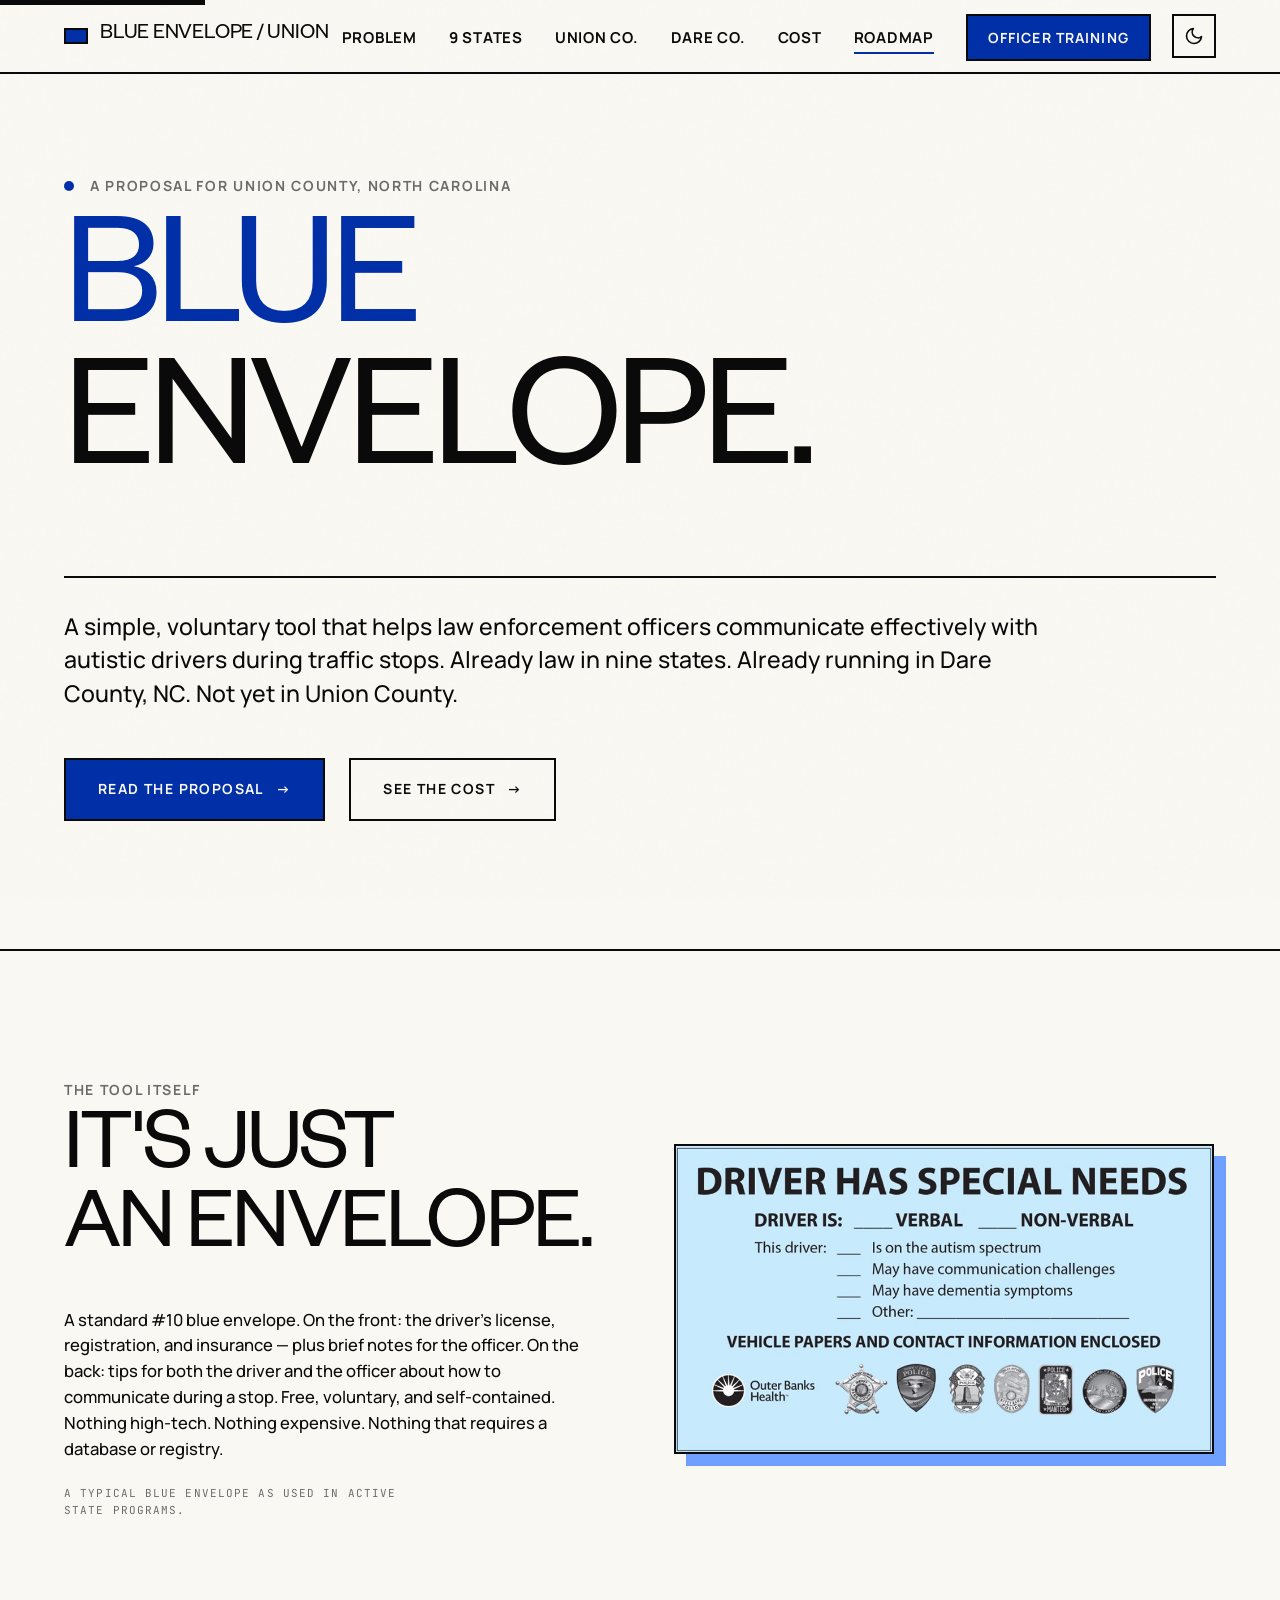
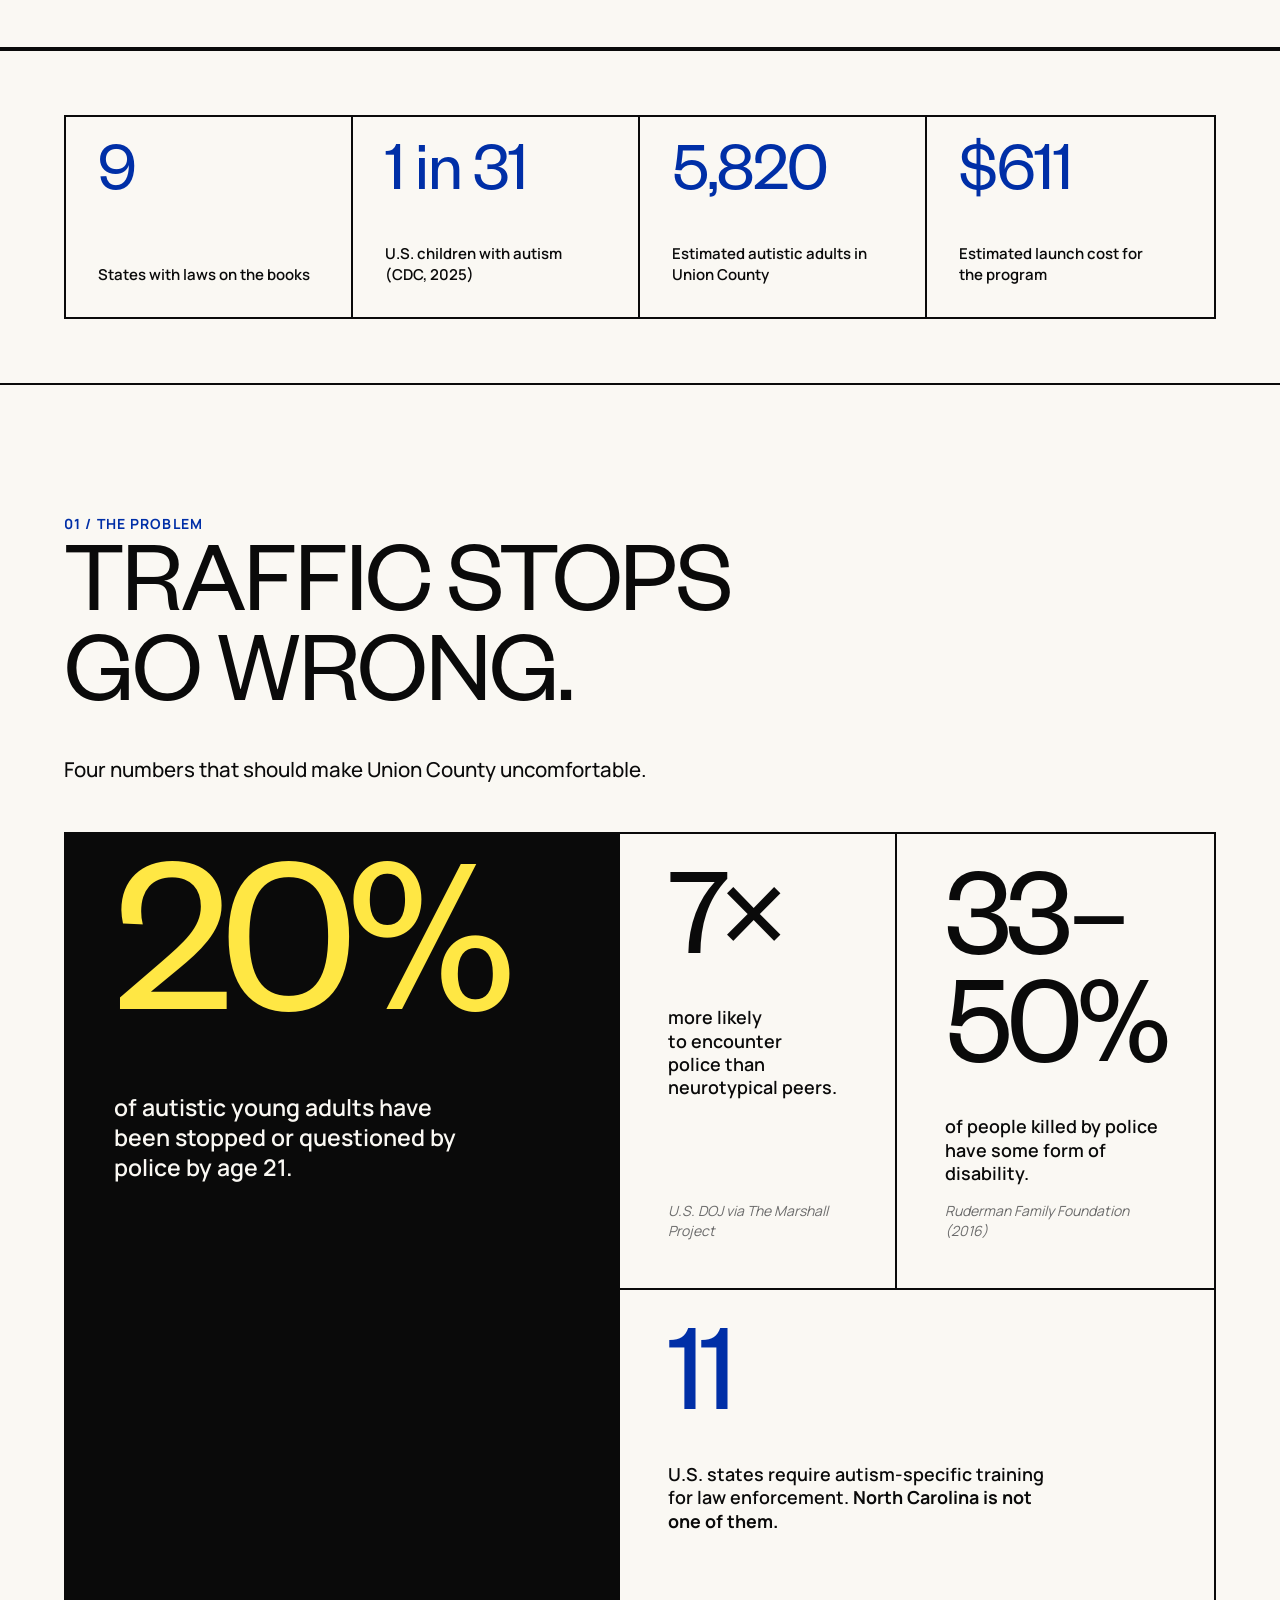
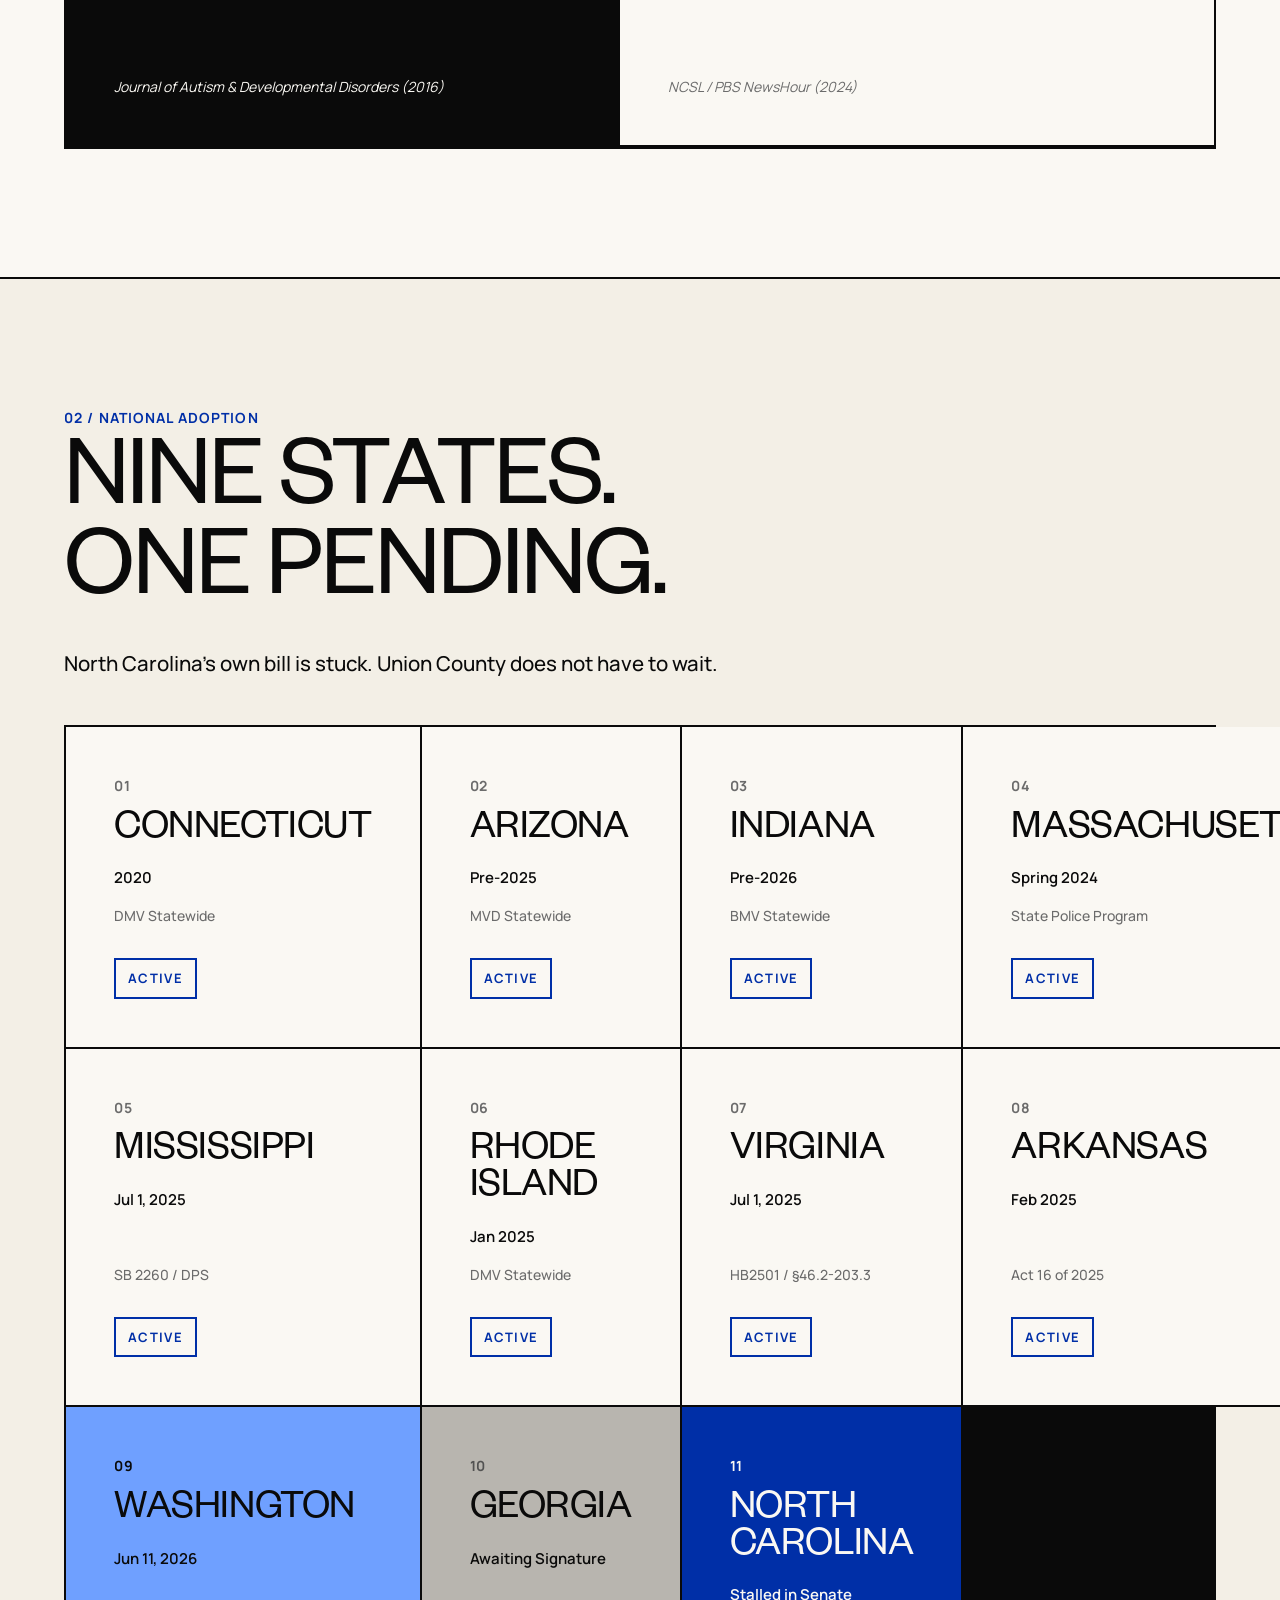
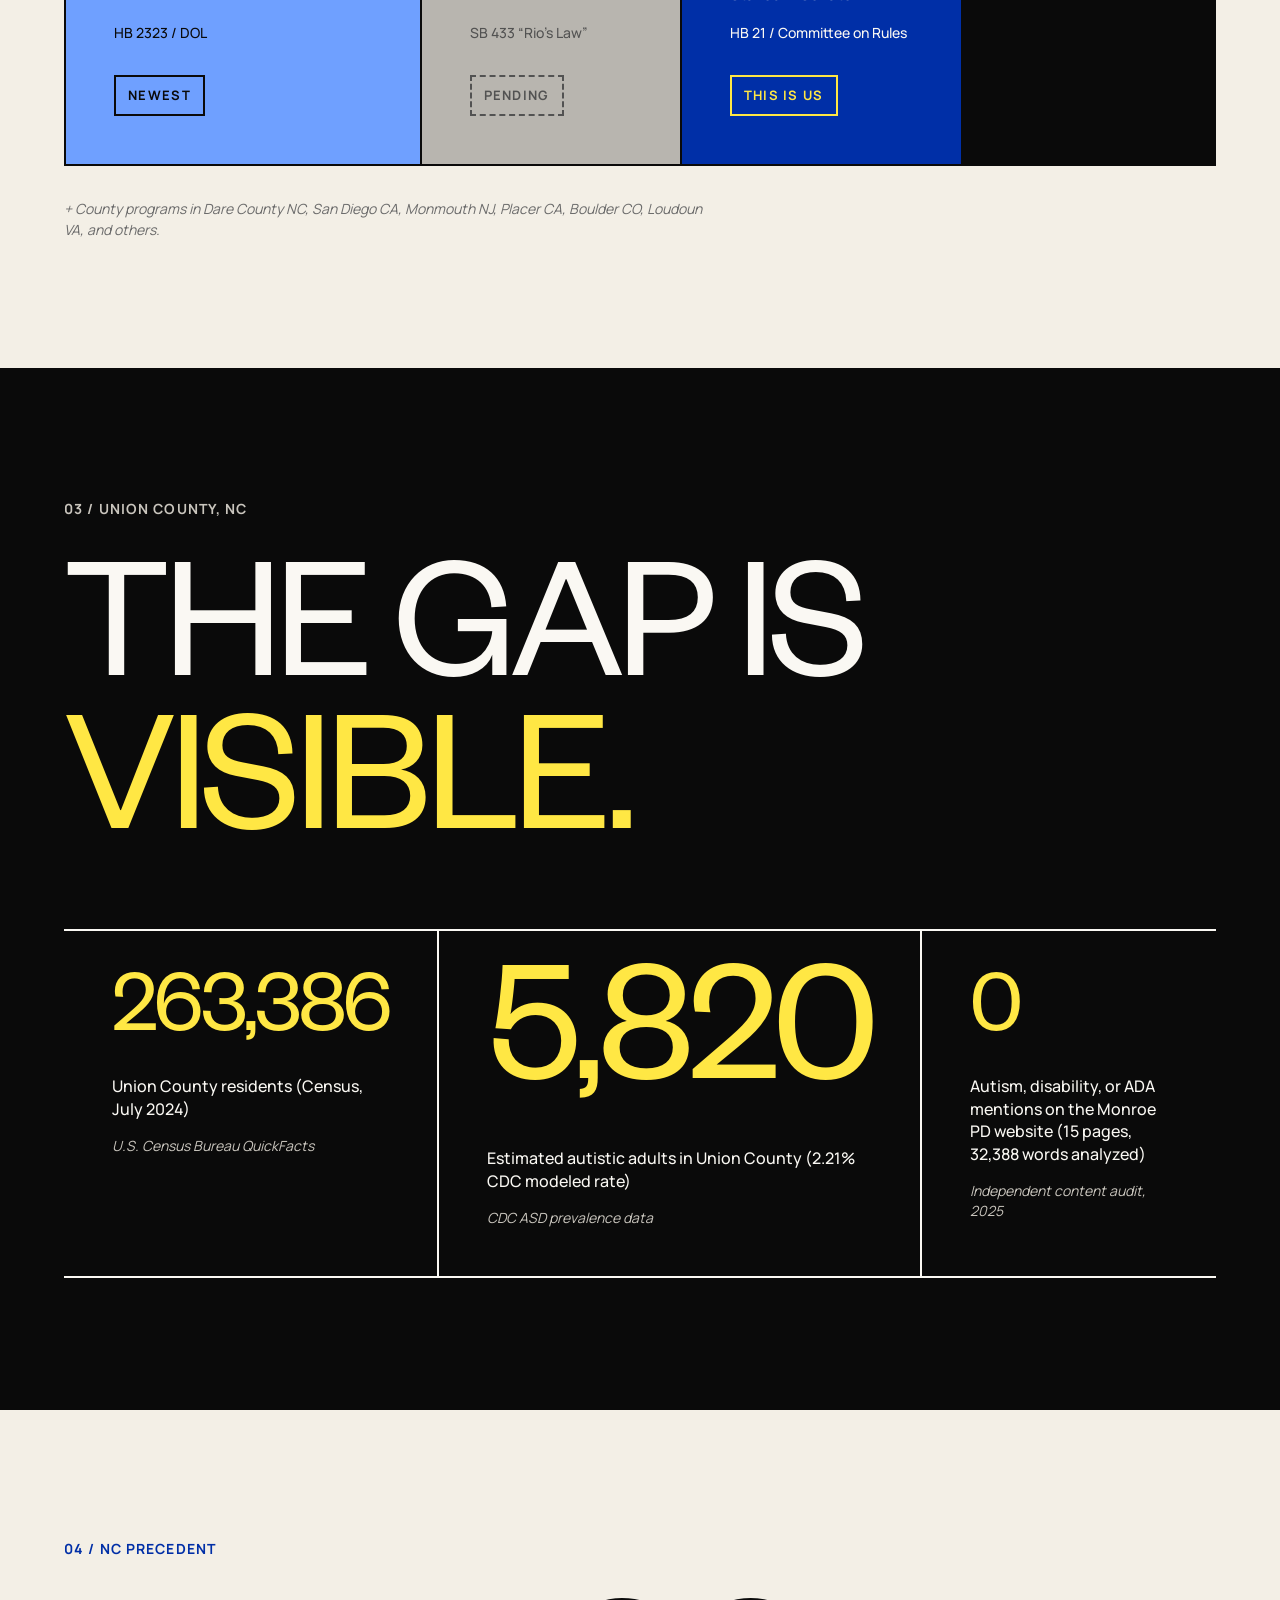
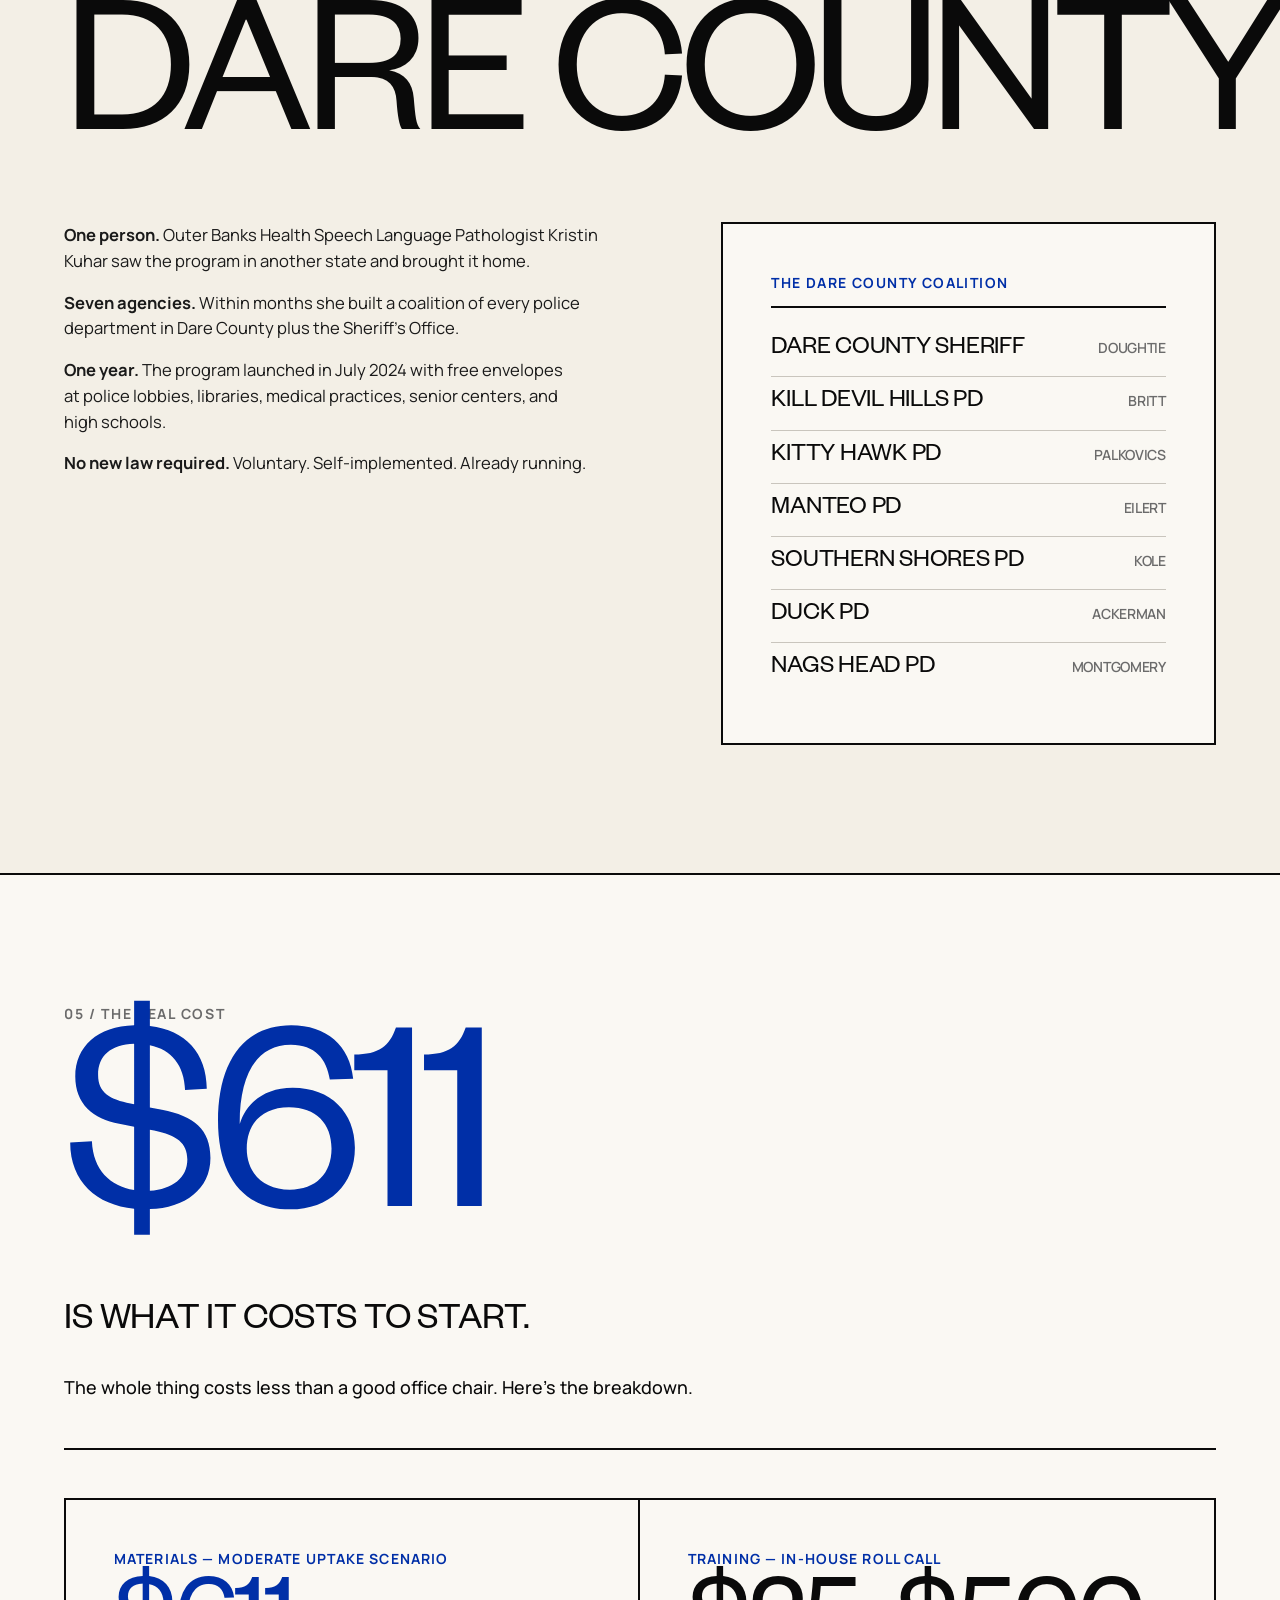
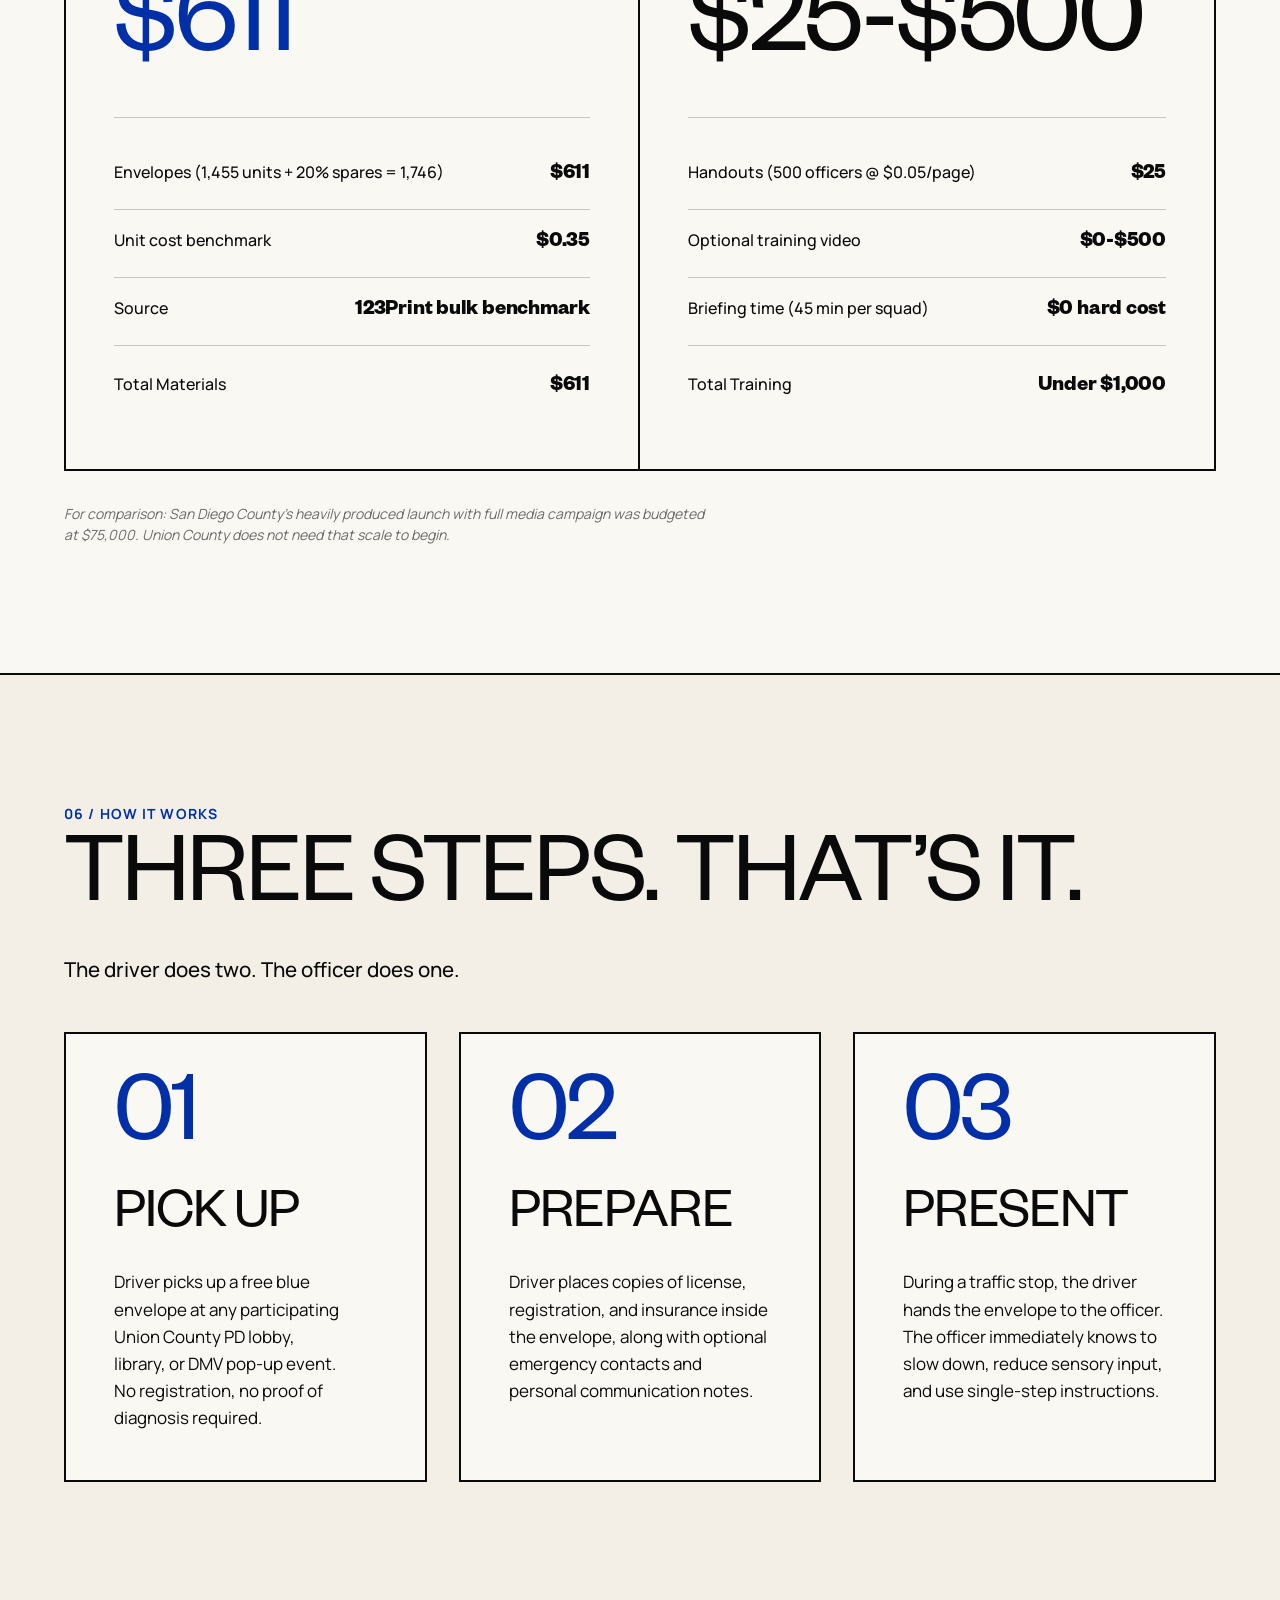
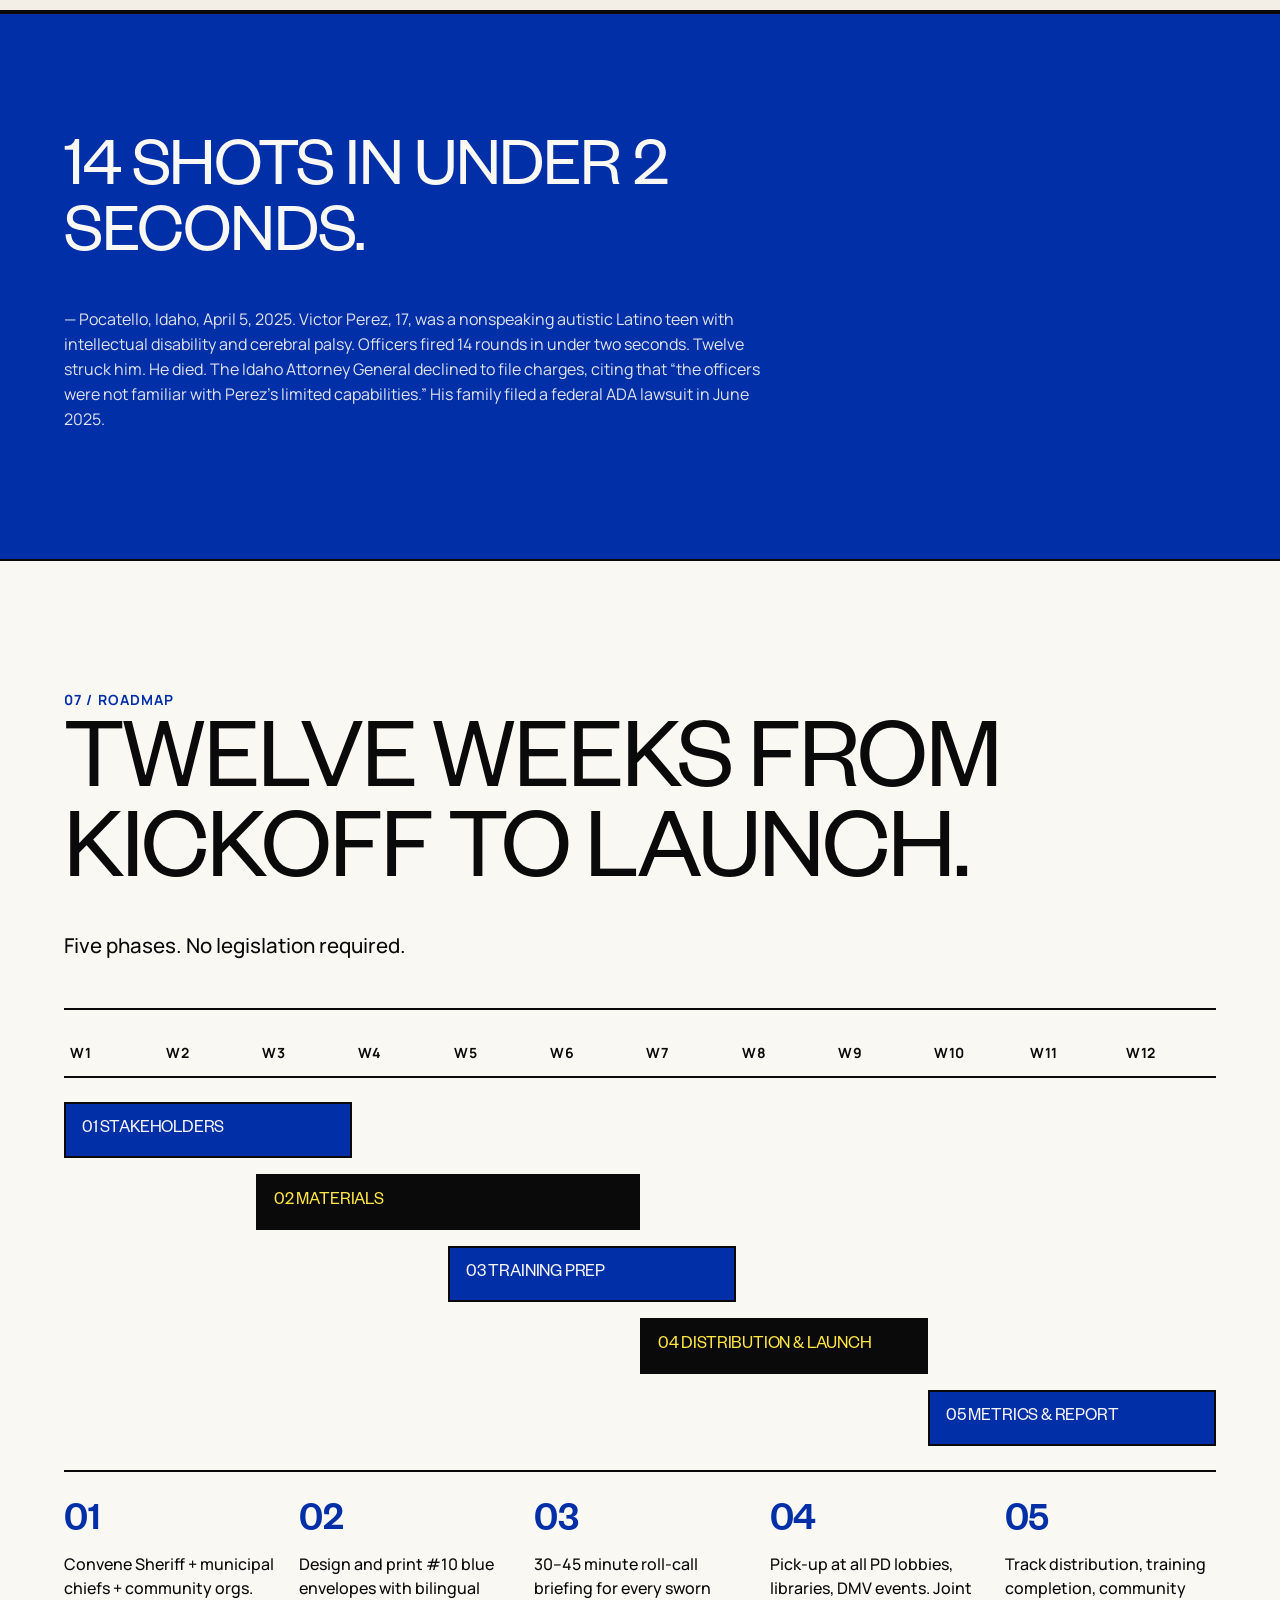
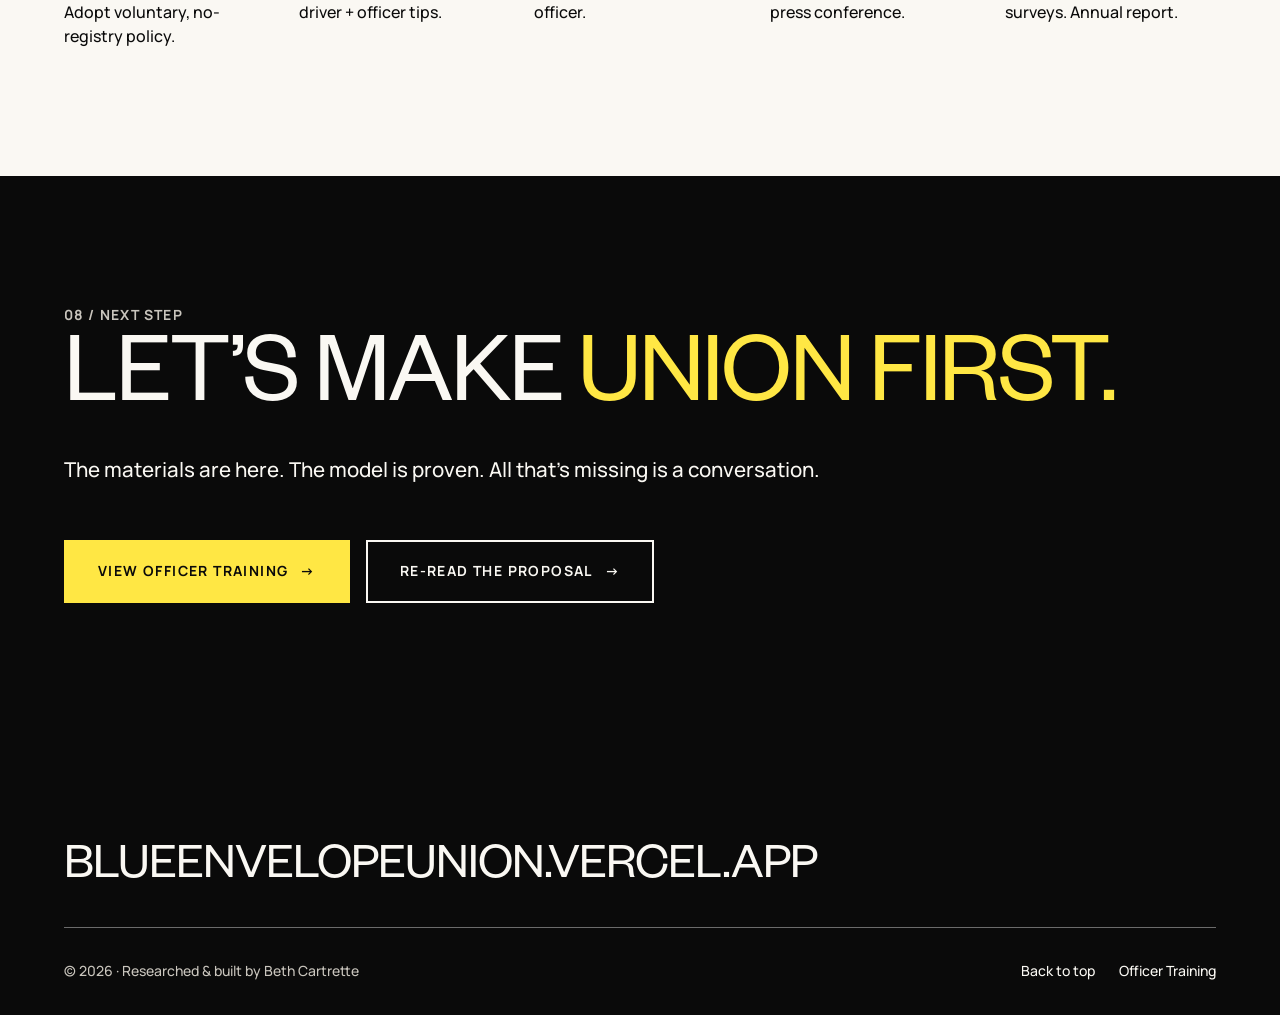
==== commit 4619f1aa: "font(site): swap Anton → Founders Grotesk site-wide Anton was too brutalist and printed poorly on th" ====
--- a/website/index.html
+++ b/website/index.html
@@ -17,7 +17,7 @@
 
   <link rel="preconnect" href="https://fonts.googleapis.com">
   <link rel="preconnect" href="https://fonts.gstatic.com" crossorigin>
-  <link href="https://fonts.googleapis.com/css2?family=Anton&family=Manrope:wght@400;500;600;700;800&family=JetBrains+Mono:wght@400;500;600&display=swap" rel="stylesheet">
+  <link href="https://fonts.googleapis.com/css2?family=Manrope:wght@400;500;600;700;800&family=JetBrains+Mono:wght@400;500;600&display=swap" rel="stylesheet">
 
   <link rel="stylesheet" href="styles.css?v=29">
 
--- a/website/styles.css
+++ b/website/styles.css
@@ -2,6 +2,18 @@
    BLUE ENVELOPE — UNION COUNTY
    Editorial Civic Brutalism
    ============================================ */
+
+/* Founders Grotesk — local fonts */
+@font-face { font-family: 'Founders Grotesk'; src: url('fonts/FoundersGrotesk-Light.otf') format('opentype'); font-weight: 300; font-style: normal; font-display: swap; }
+@font-face { font-family: 'Founders Grotesk'; src: url('fonts/FoundersGrotesk-LightItalic.otf') format('opentype'); font-weight: 300; font-style: italic; font-display: swap; }
+@font-face { font-family: 'Founders Grotesk'; src: url('fonts/FoundersGrotesk-Regular.otf') format('opentype'); font-weight: 400; font-style: normal; font-display: swap; }
+@font-face { font-family: 'Founders Grotesk'; src: url('fonts/FoundersGrotesk-RegularItalic.otf') format('opentype'); font-weight: 400; font-style: italic; font-display: swap; }
+@font-face { font-family: 'Founders Grotesk'; src: url('fonts/FoundersGrotesk-Medium.otf') format('opentype'); font-weight: 500; font-style: normal; font-display: swap; }
+@font-face { font-family: 'Founders Grotesk'; src: url('fonts/FoundersGrotesk-MediumItalic.otf') format('opentype'); font-weight: 500; font-style: italic; font-display: swap; }
+@font-face { font-family: 'Founders Grotesk'; src: url('fonts/FoundersGrotesk-Semibold.otf') format('opentype'); font-weight: 600; font-style: normal; font-display: swap; }
+@font-face { font-family: 'Founders Grotesk'; src: url('fonts/FoundersGrotesk-SemiboldItalic.otf') format('opentype'); font-weight: 600; font-style: italic; font-display: swap; }
+@font-face { font-family: 'Founders Grotesk'; src: url('fonts/FoundersGrotesk-Bold.otf') format('opentype'); font-weight: 700; font-style: normal; font-display: swap; }
+@font-face { font-family: 'Founders Grotesk'; src: url('fonts/FoundersGrotesk-BoldItalic.otf') format('opentype'); font-weight: 700; font-style: italic; font-display: swap; }
 
 *,
 *::before,
@@ -34,7 +46,7 @@
   /* Theme transition */
   --theme-transition: background 0.3s var(--ease-out), color 0.3s var(--ease-out), border-color 0.3s var(--ease-out);
 
-  --display: 'Anton', 'Arial Black', sans-serif;
+  --display: 'Founders Grotesk', 'Helvetica Neue', Arial, sans-serif;
   --body: 'Manrope', system-ui, sans-serif;
   --mono: 'JetBrains Mono', 'Courier New', monospace;
 
@@ -751,11 +763,23 @@
 
 .state-card-status.active { color: var(--blue); }
 
-/* Hover lift — uses blue-light for a softer, brand-consistent accent */
+/* Hover — fill with blue-light, lift, ink-shadow accent */
 .state-card:hover {
+  background: var(--blue-light);
   transform: translate(-3px, -3px);
-  box-shadow: 6px 6px 0 var(--blue-light);
+  box-shadow: 6px 6px 0 var(--ink);
   z-index: 2;
+}
+.state-card:hover .state-card-num,
+.state-card:hover .state-card-name,
+.state-card:hover .state-card-date,
+.state-card:hover .state-card-law {
+  color: var(--ink);
+}
+.state-card:hover .state-card-status,
+.state-card:hover .state-card-status.active {
+  color: var(--ink);
+  border-color: var(--ink);
 }
 
 /* Newest variant — light blue accent (readable in both modes) */
@@ -800,7 +824,30 @@
   color: var(--yellow);
 }
 .state-card.nc:hover {
+  background: var(--blue);
   box-shadow: 6px 6px 0 var(--yellow);
+}
+.state-card.nc:hover .state-card-num,
+.state-card.nc:hover .state-card-name,
+.state-card.nc:hover .state-card-date,
+.state-card.nc:hover .state-card-law { color: var(--cream); }
+.state-card.nc:hover .state-card-status {
+  color: var(--yellow);
+  border-color: var(--yellow);
+}
+
+/* Newest variant already has blue-light bg — invert hover so user sees feedback */
+.state-card.newest:hover {
+  background: var(--ink);
+  box-shadow: 6px 6px 0 var(--blue-light);
+}
+.state-card.newest:hover .state-card-num,
+.state-card.newest:hover .state-card-name,
+.state-card.newest:hover .state-card-date,
+.state-card.newest:hover .state-card-law { color: var(--cream); }
+.state-card.newest:hover .state-card-status {
+  color: var(--cream);
+  border-color: var(--cream);
 }
 
 .states-grid {
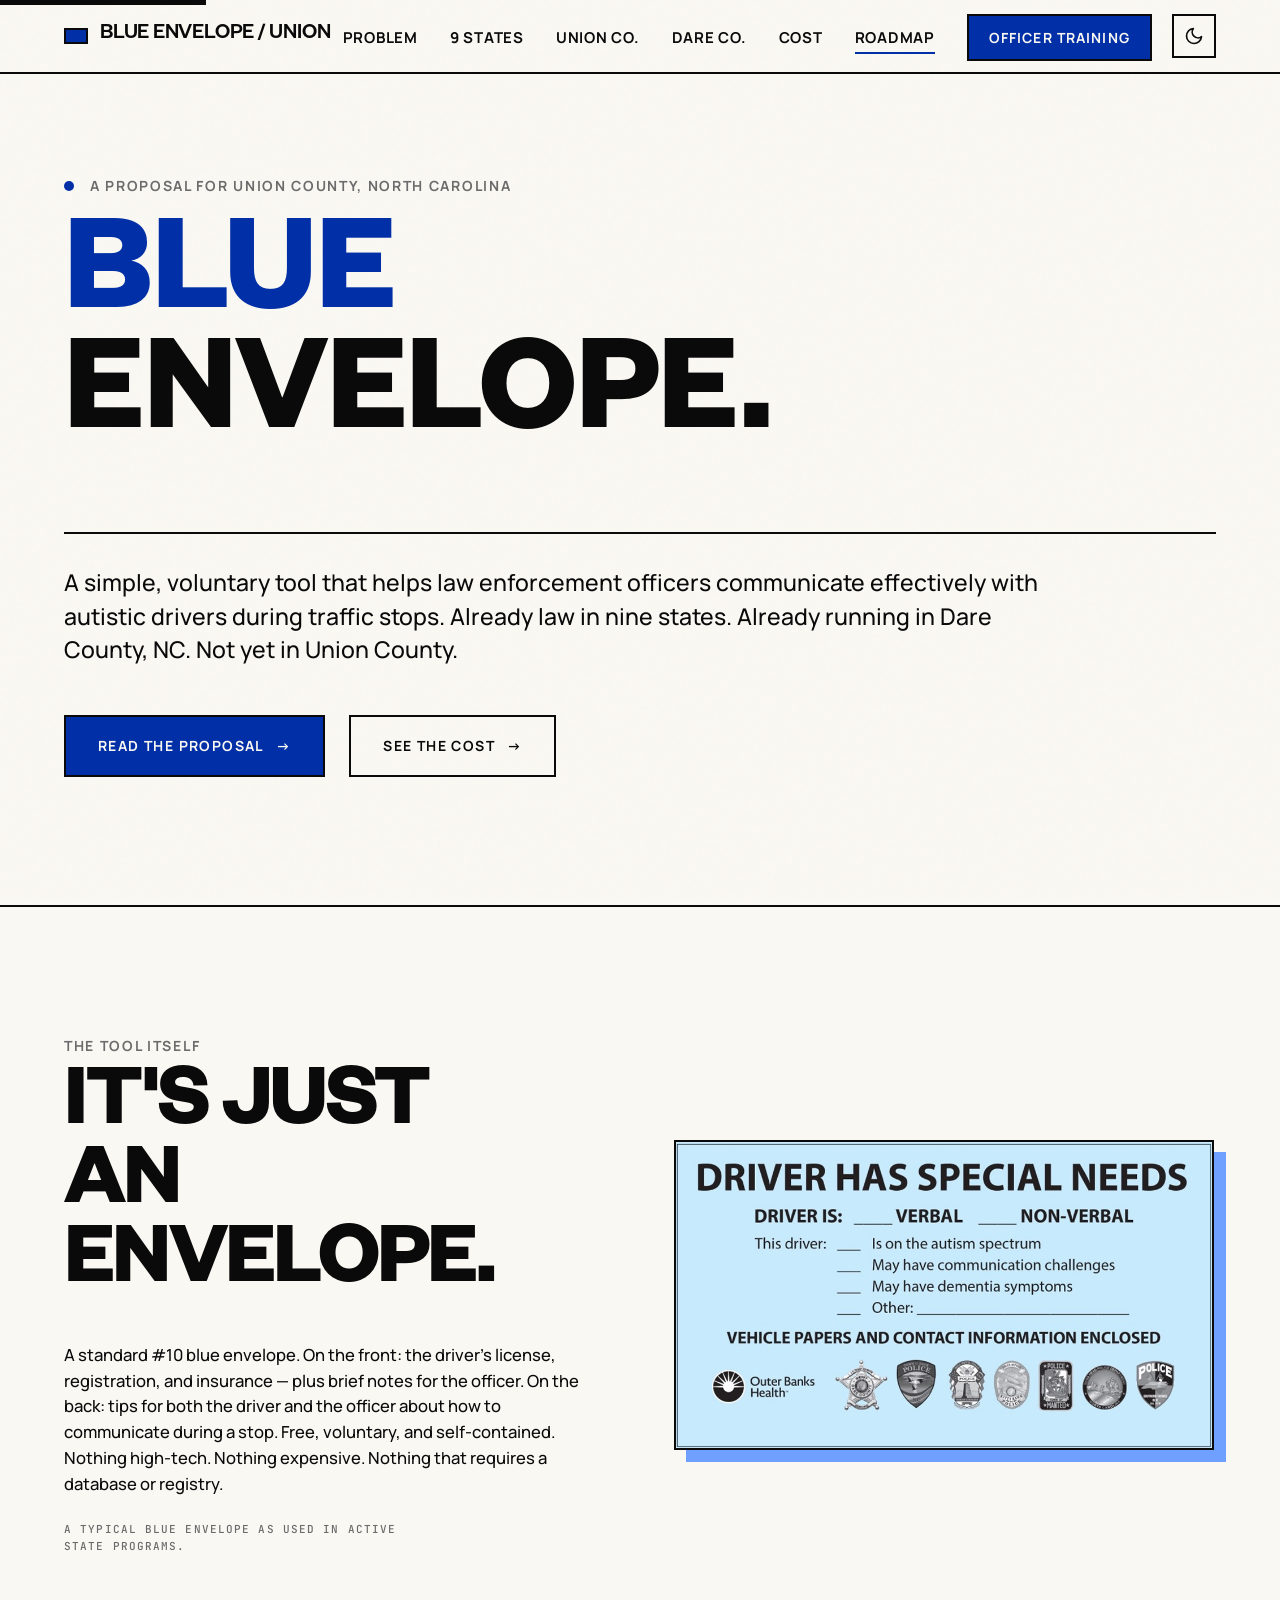
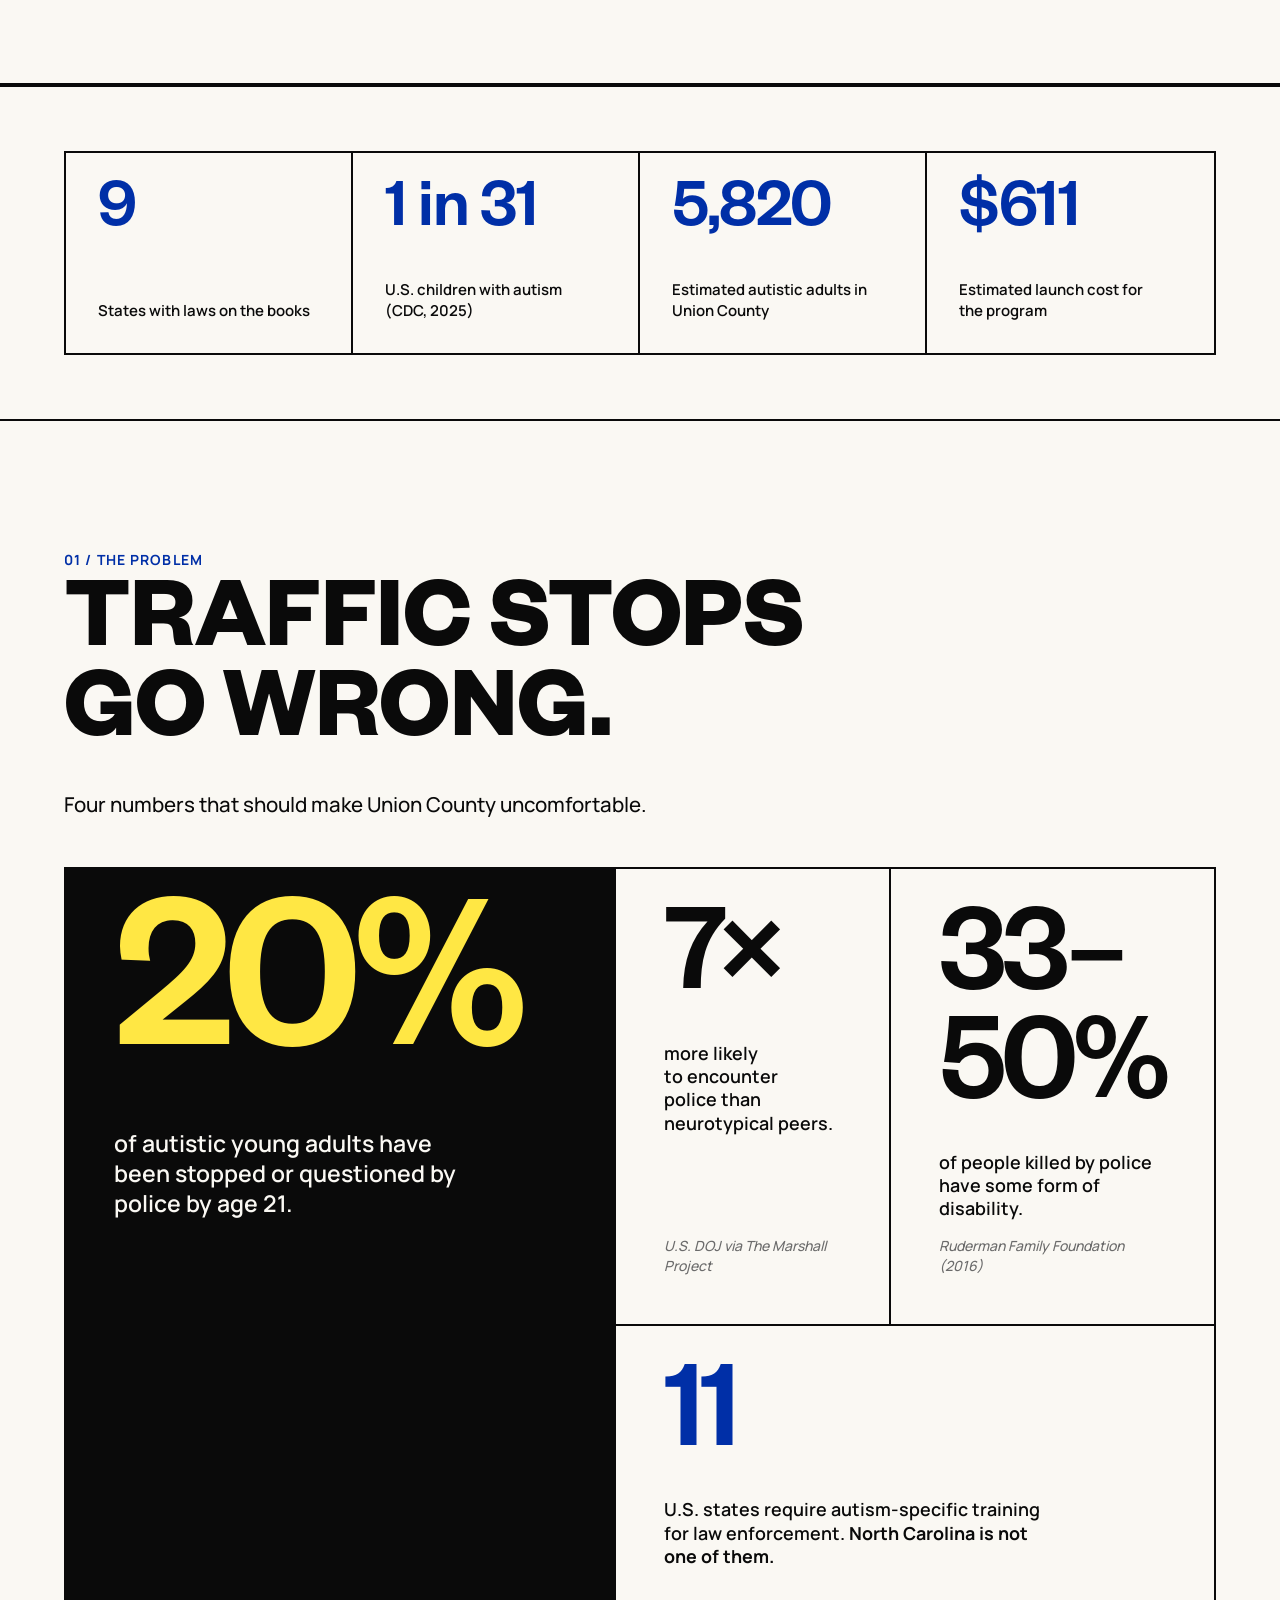
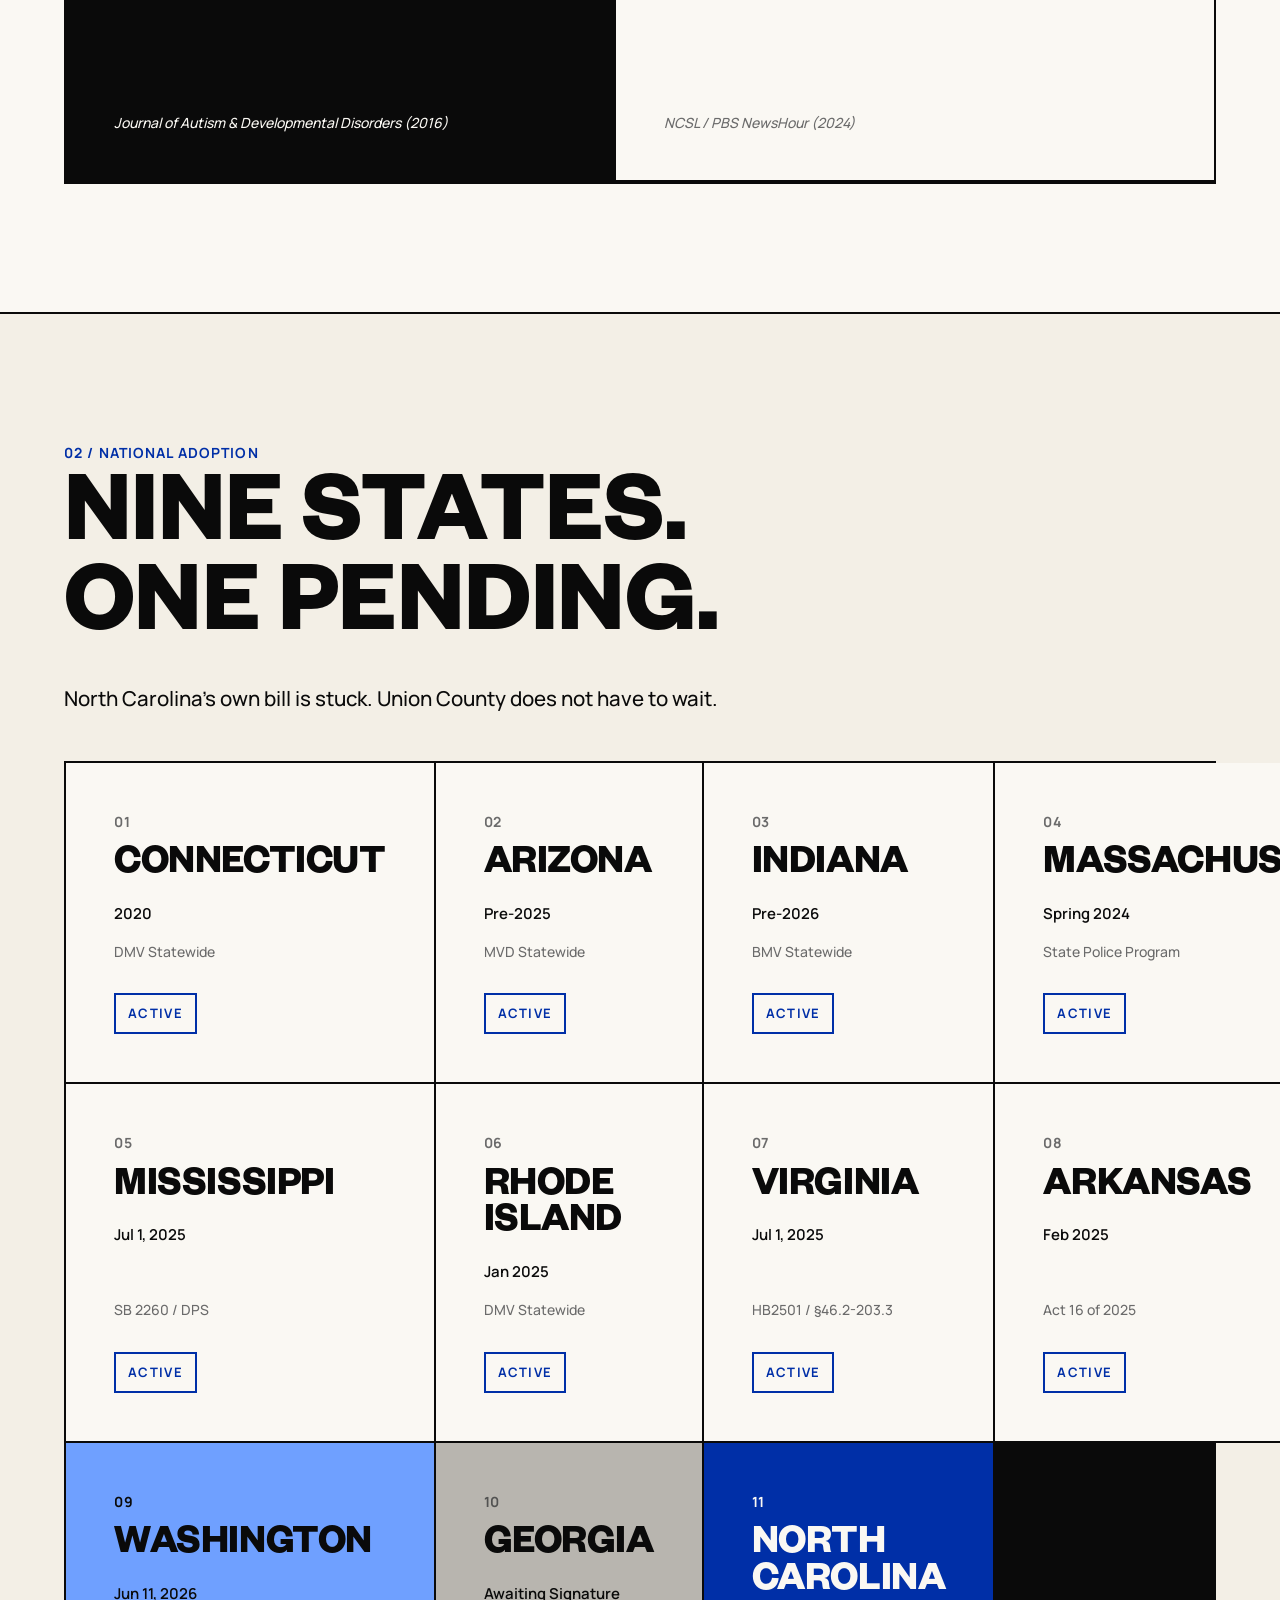
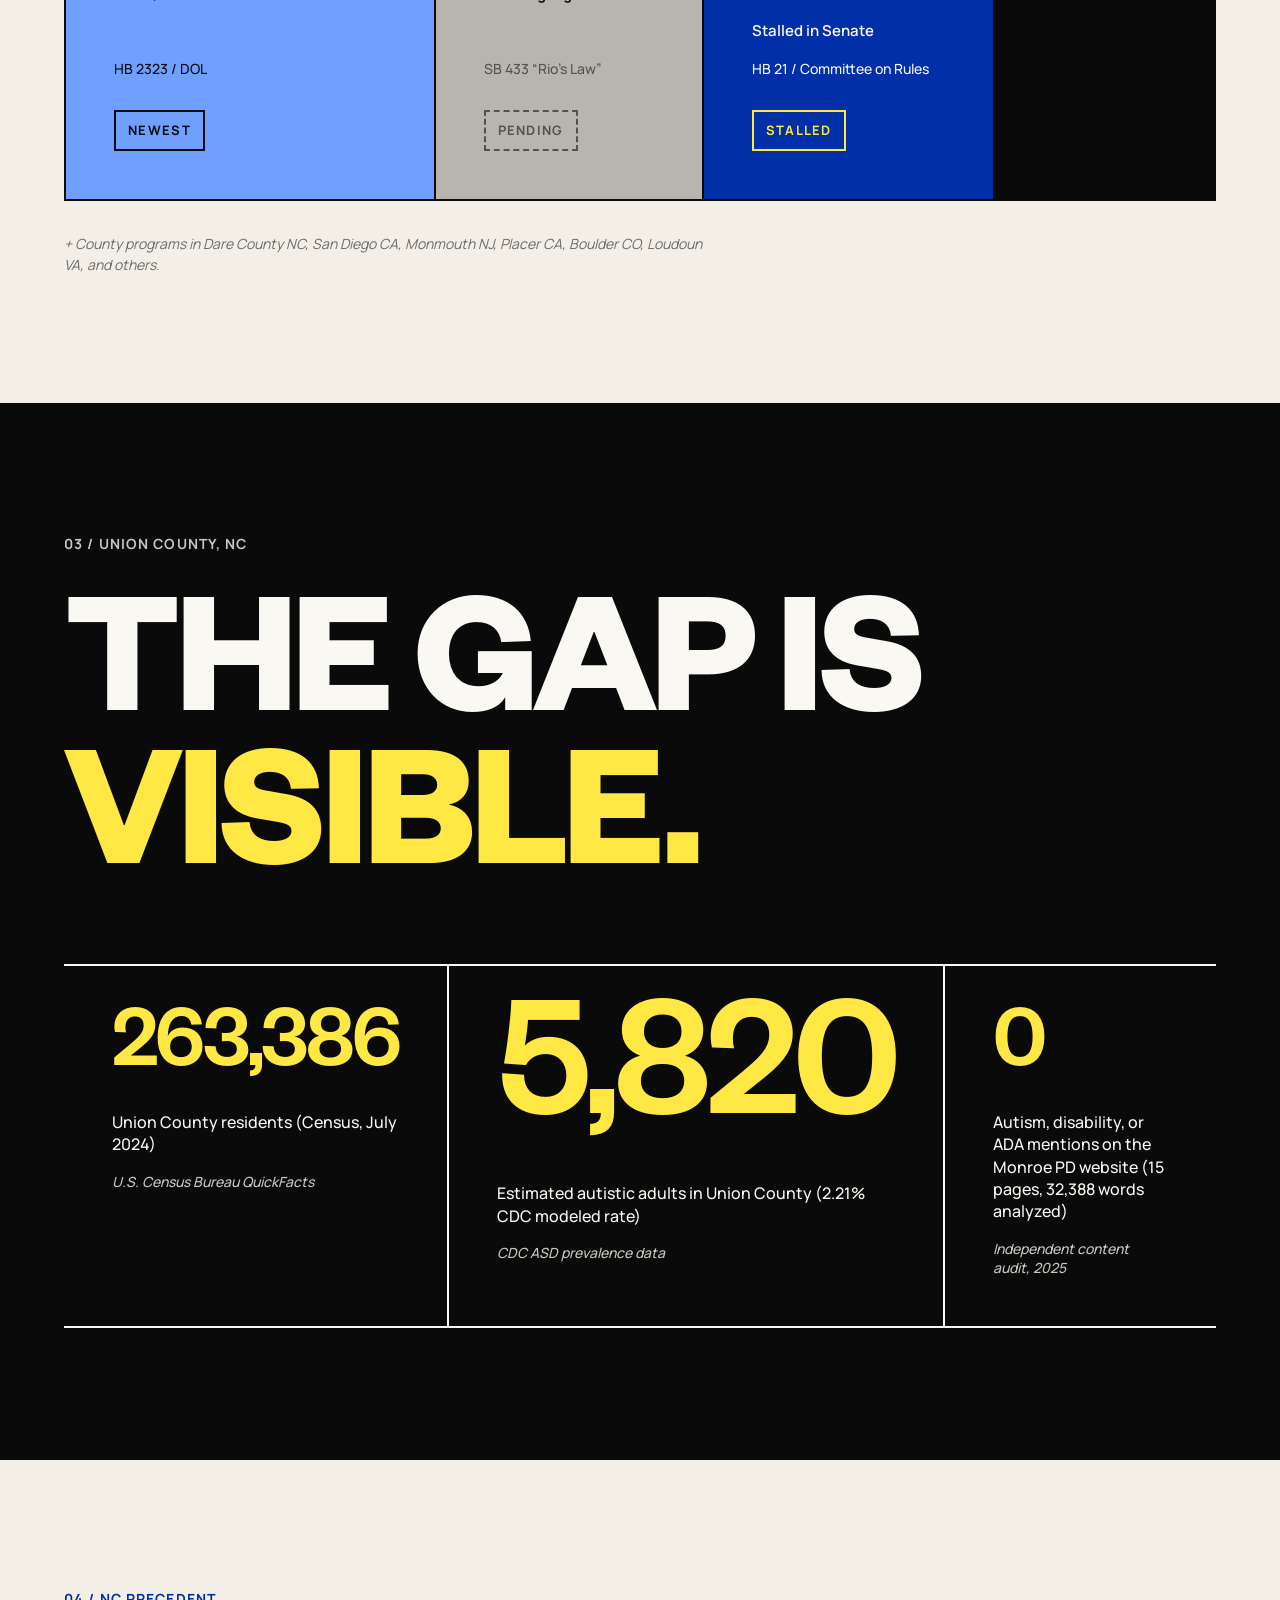
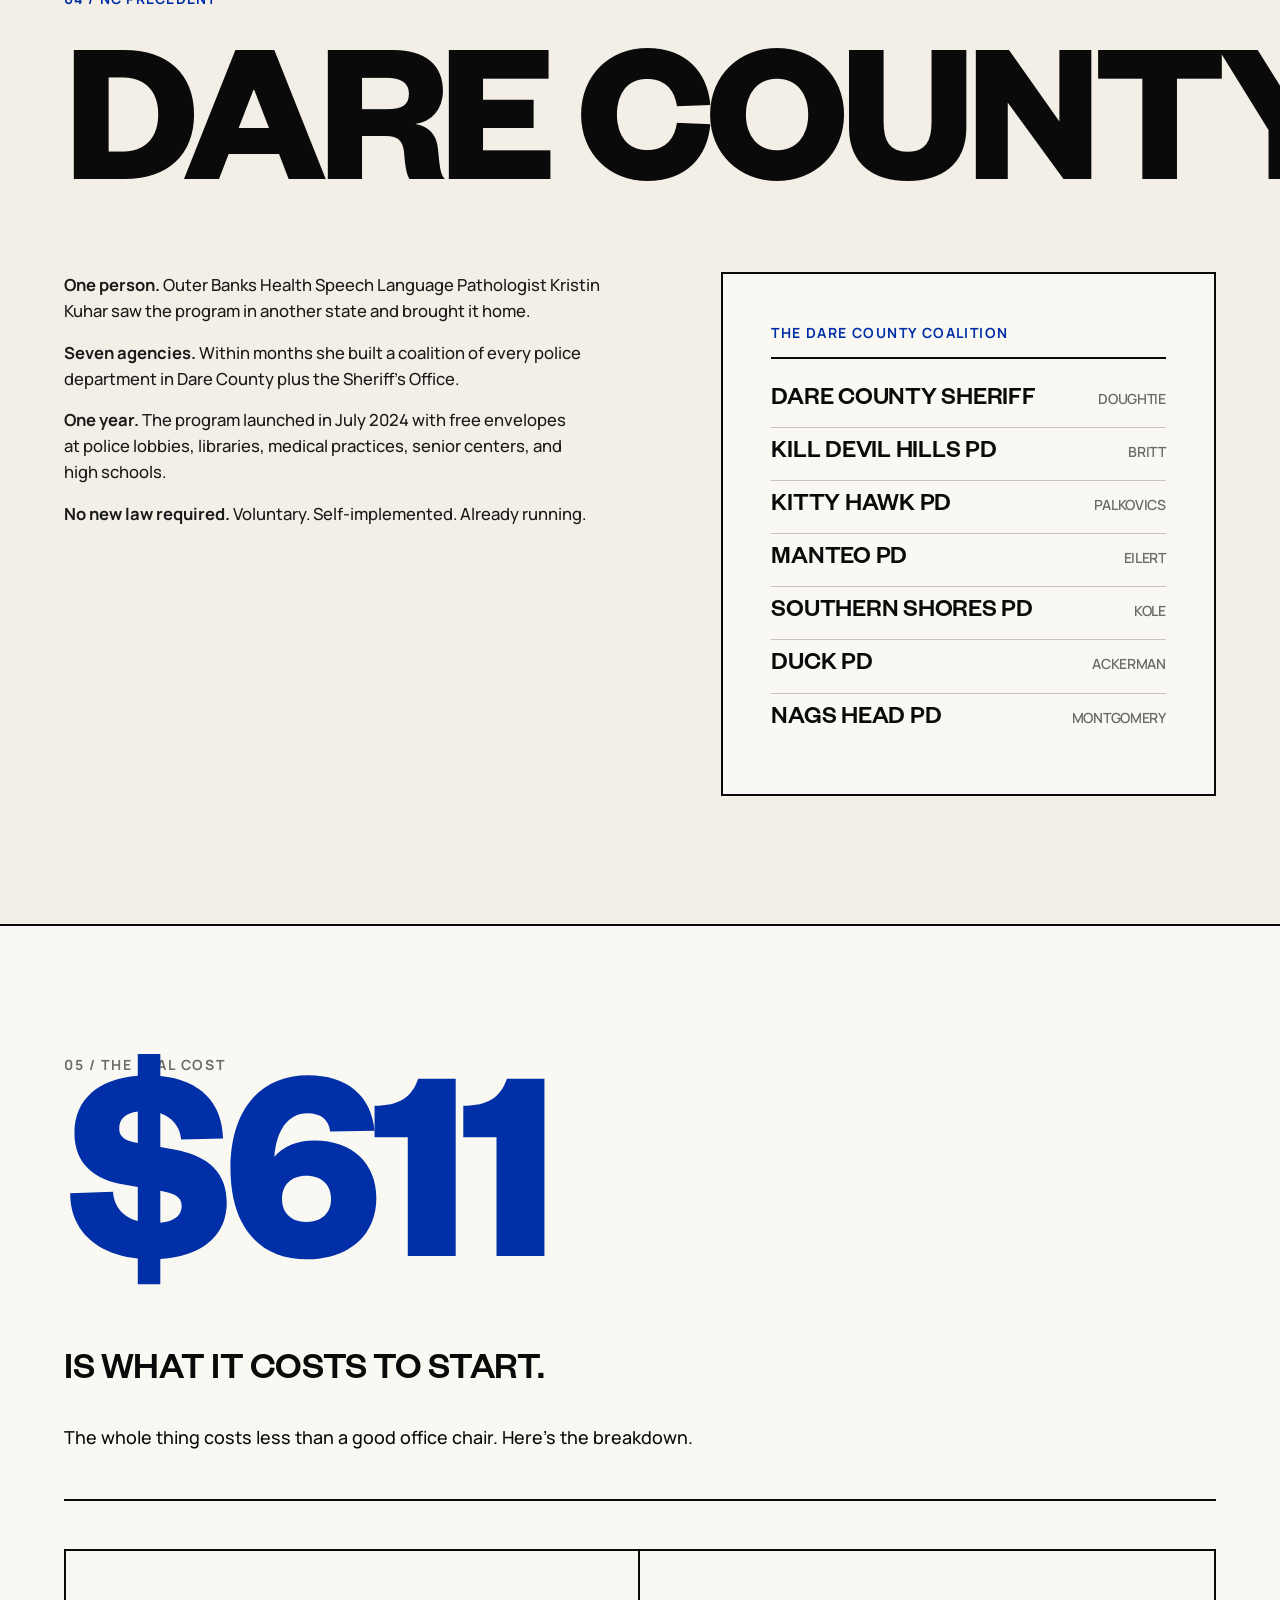
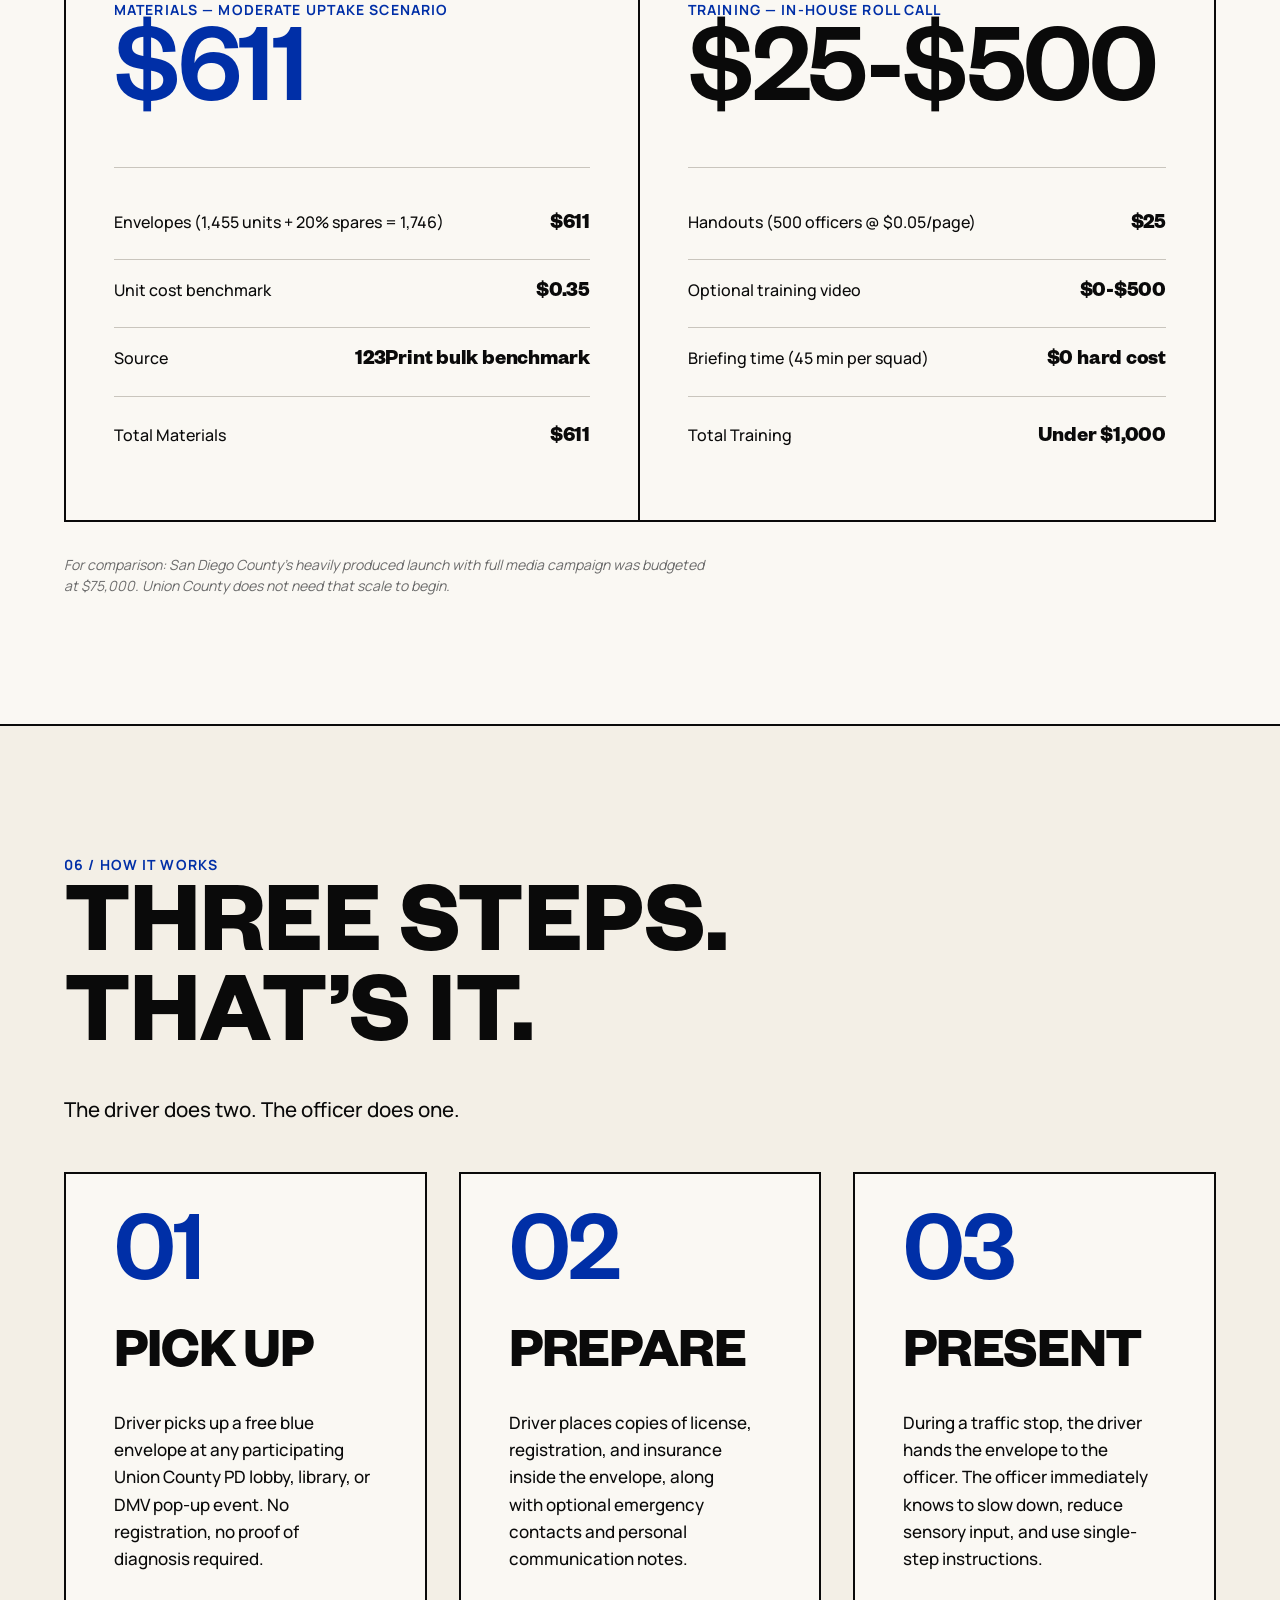
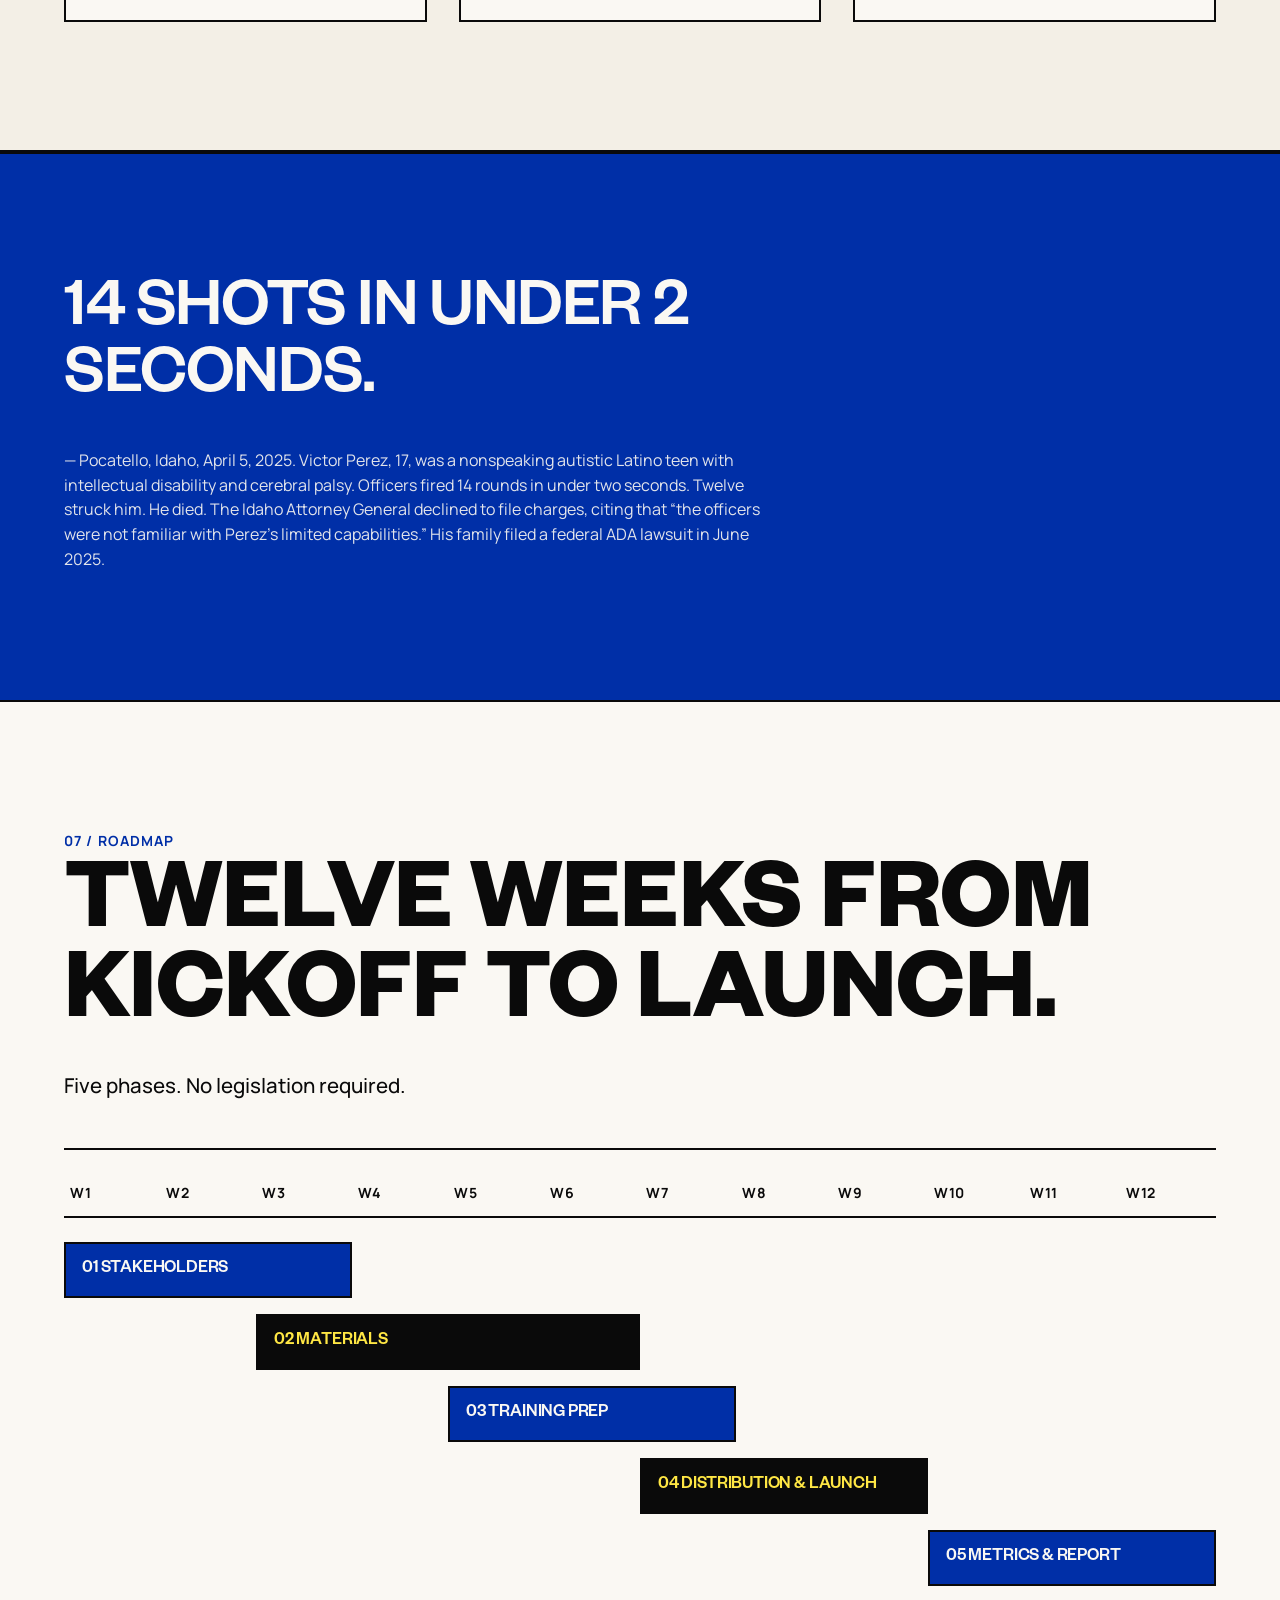
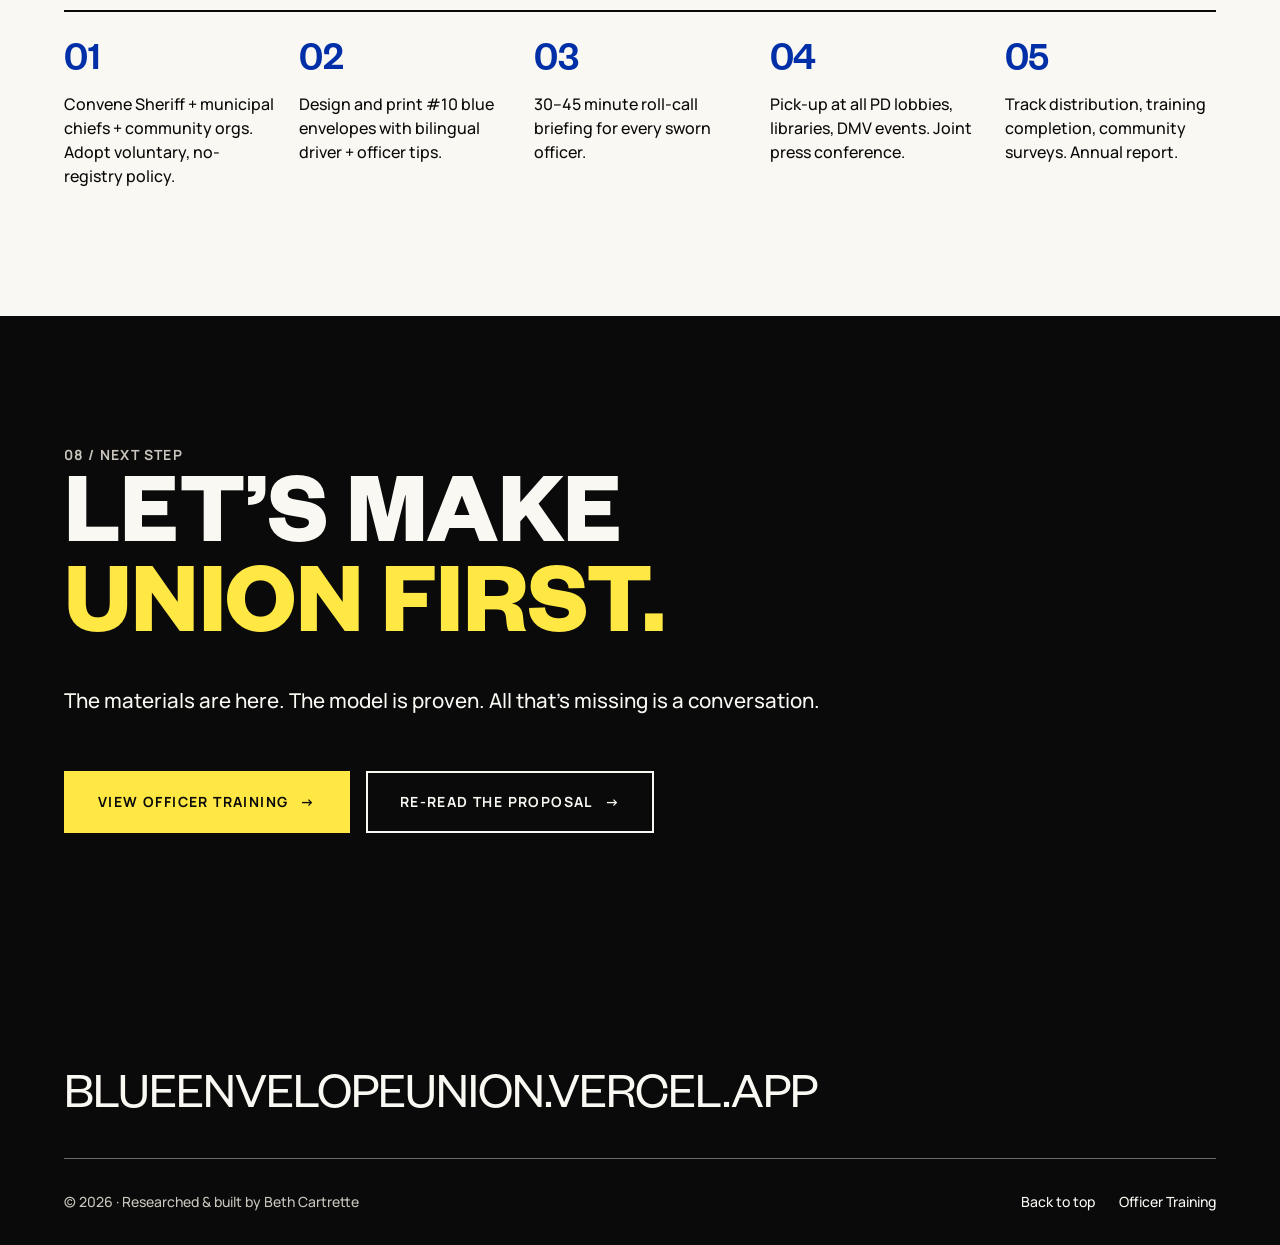
==== commit 1e934b69: "design(phase-1): fix font-weight, letter-spacing, type scale, a11y Anton→Founders Grotesk swap left " ====
--- a/website/index.html
+++ b/website/index.html
@@ -269,7 +269,7 @@
             <h3 class="state-card-name">North Carolina</h3>
             <div class="state-card-date">Stalled in Senate</div>
             <div class="state-card-law">HB 21 / Committee on Rules</div>
-            <div class="state-card-status">This Is Us</div>
+            <div class="state-card-status">Stalled</div>
           </article>
         </div>
 
--- a/website/styles.css
+++ b/website/styles.css
@@ -52,7 +52,7 @@
 
   /* Type scale */
   --type-mega: clamp(120px, 22vw, 360px);   /* shock-tier — full viewport stops */
-  --type-display: clamp(64px, 13vw, 220px); /* hero h1 */
+  --type-display: clamp(56px, 11vw, 176px); /* hero h1 */
   --type-h2: clamp(48px, 8vw, 128px);
   --type-h3: clamp(32px, 4.5vw, 64px);
 
@@ -93,7 +93,7 @@
   font-family: var(--body);
   background: var(--cream);
   color: var(--ink);
-  font-weight: 400;
+  font-weight: 500;
   line-height: 1.6;
   font-size: 18px;
   overflow-x: hidden;
@@ -112,8 +112,8 @@
 
 h1, h2, h3, h4 {
   font-family: var(--display);
-  font-weight: 400;
-  letter-spacing: -0.02em;
+  font-weight: 700;
+  letter-spacing: -0.005em;
   line-height: 0.92;
   text-transform: uppercase;
   color: var(--ink);
@@ -132,7 +132,7 @@
   widows: 3;
 }
 
-h1 { font-size: clamp(64px, 13vw, 220px); line-height: 0.85; letter-spacing: -0.035em; }
+h1 { font-size: clamp(56px, 11vw, 176px); line-height: 0.85; letter-spacing: -0.01em; }
 h2 { font-size: clamp(48px, 8vw, 128px); line-height: 0.88; }
 h3 { font-size: clamp(32px, 4.5vw, 64px); line-height: 0.95; }
 h4 { font-size: clamp(20px, 2.4vw, 32px); line-height: 1; }
@@ -2290,3 +2290,34 @@
   border-bottom: 1px solid var(--gray-light);
   background: var(--cream-deep);
 }
+
+/* ============================================
+   A11y — focus rings
+   ============================================ */
+.btn:focus-visible,
+.state-card:focus-visible,
+.stat-cell:focus-visible,
+.how-step:focus-visible,
+.nav-link:focus-visible,
+.nav-cta:focus-visible,
+.theme-toggle:focus-visible,
+.mobile-menu-toggle:focus-visible,
+a:focus-visible {
+  outline: 3px solid var(--blue-light);
+  outline-offset: 4px;
+}
+
+/* ============================================
+   A11y — reduced motion
+   ============================================ */
+@media (prefers-reduced-motion: reduce) {
+  *,
+  *::before,
+  *::after {
+    animation-duration: 0.01ms !important;
+    animation-iteration-count: 1 !important;
+    transition-duration: 0.01ms !important;
+    scroll-behavior: auto !important;
+  }
+  .hero-tag-dot { animation: none; }
+}
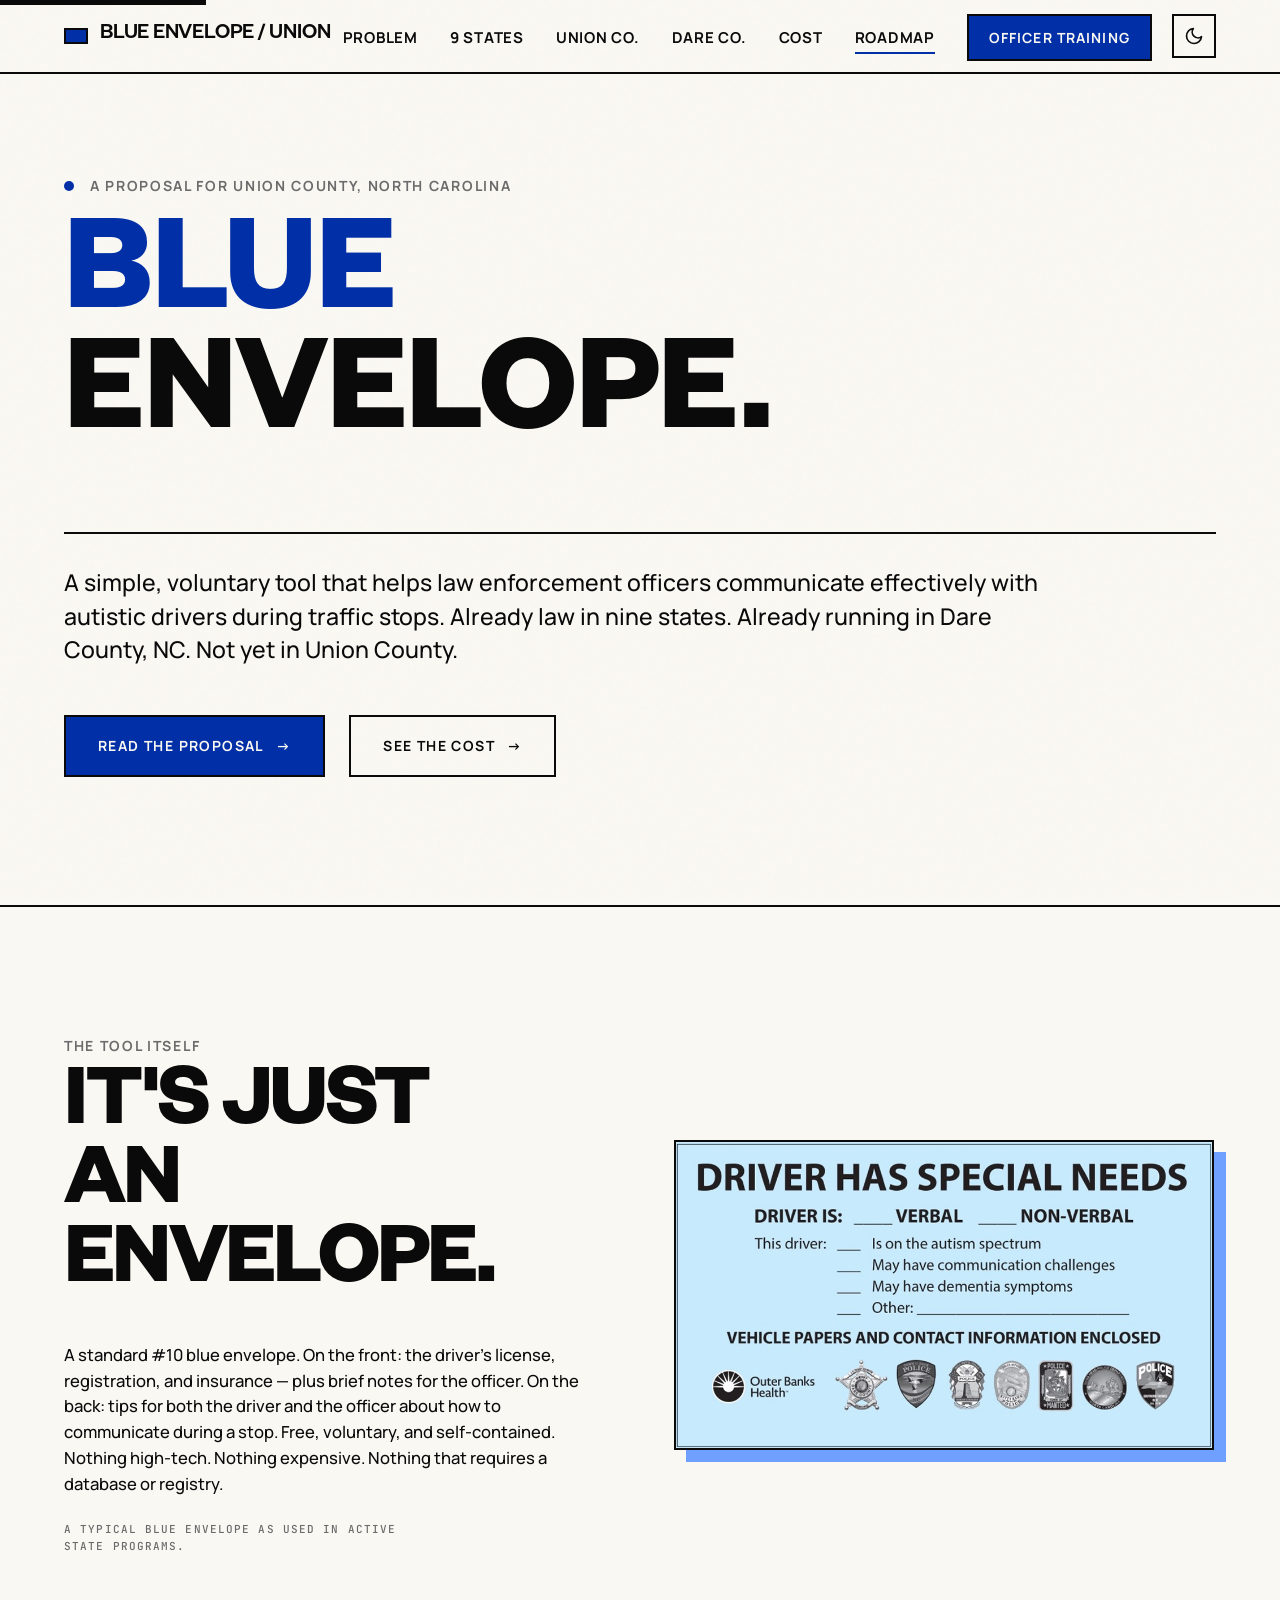
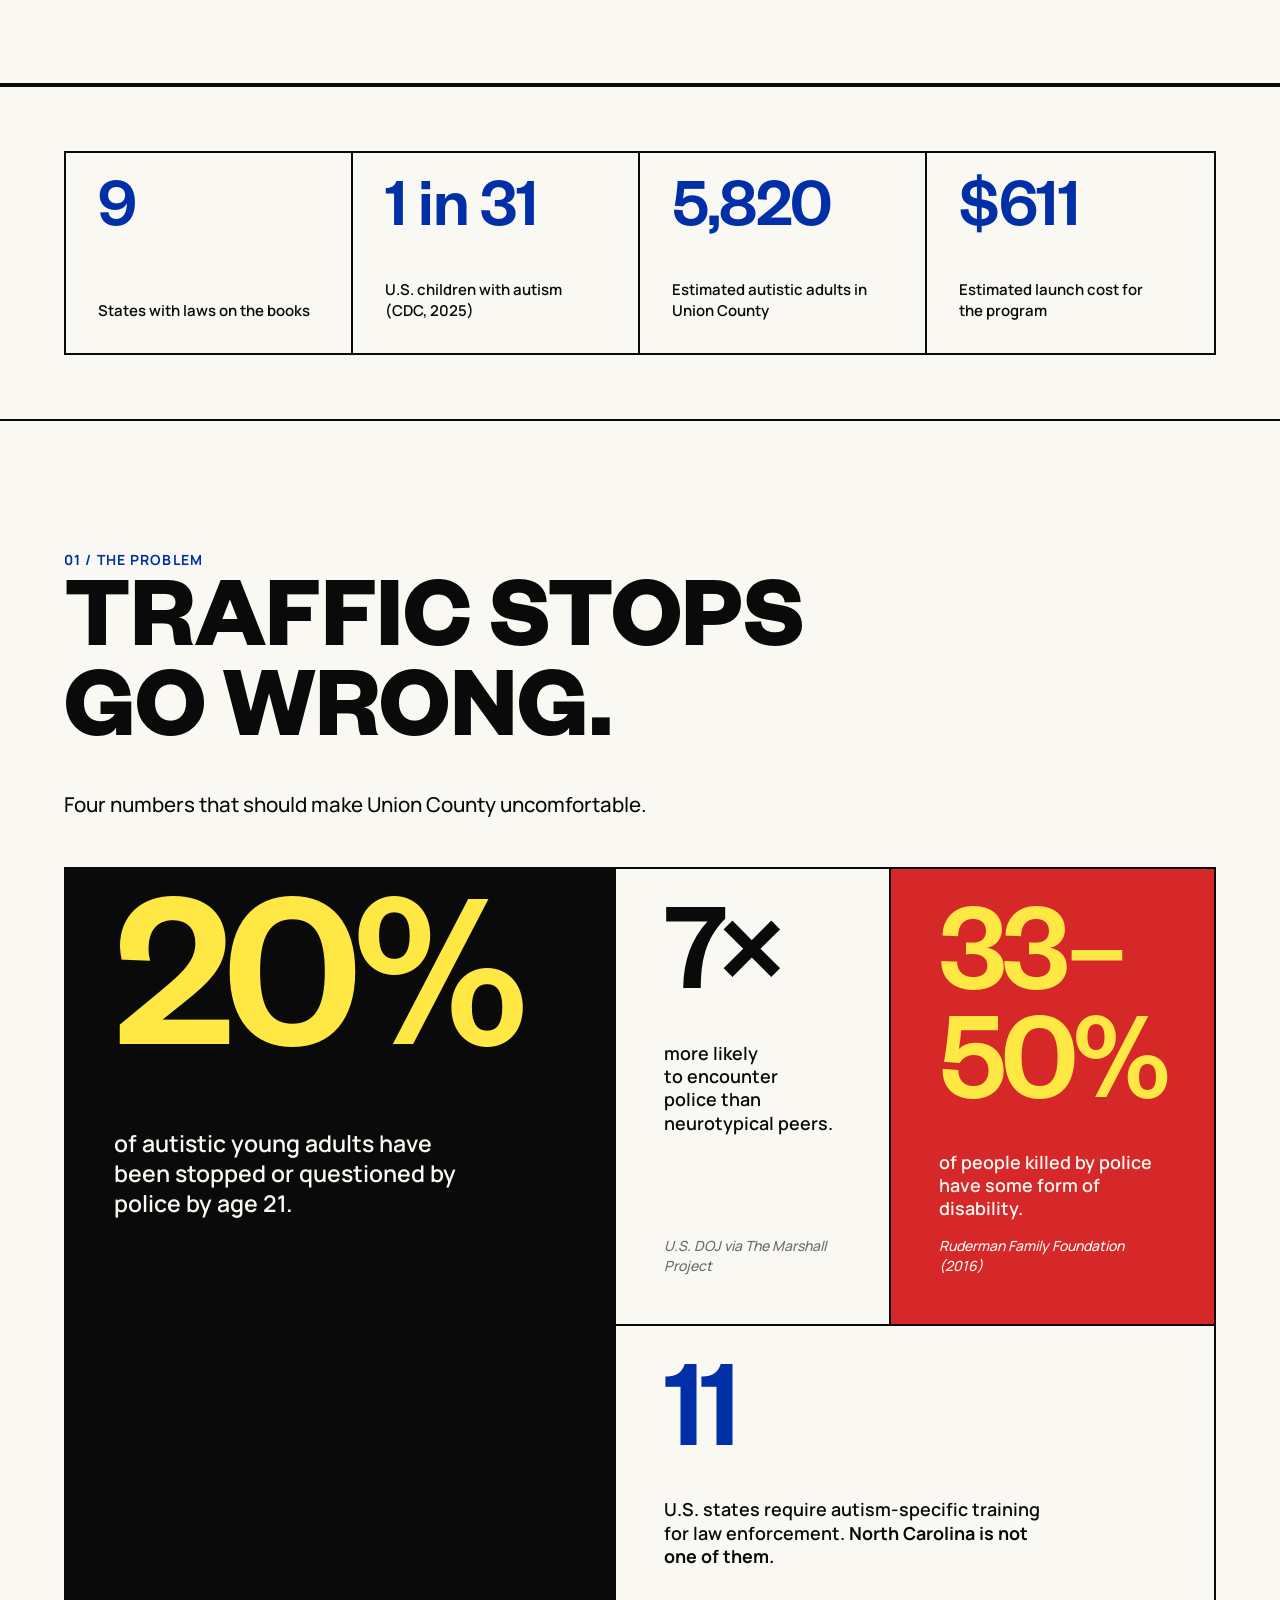
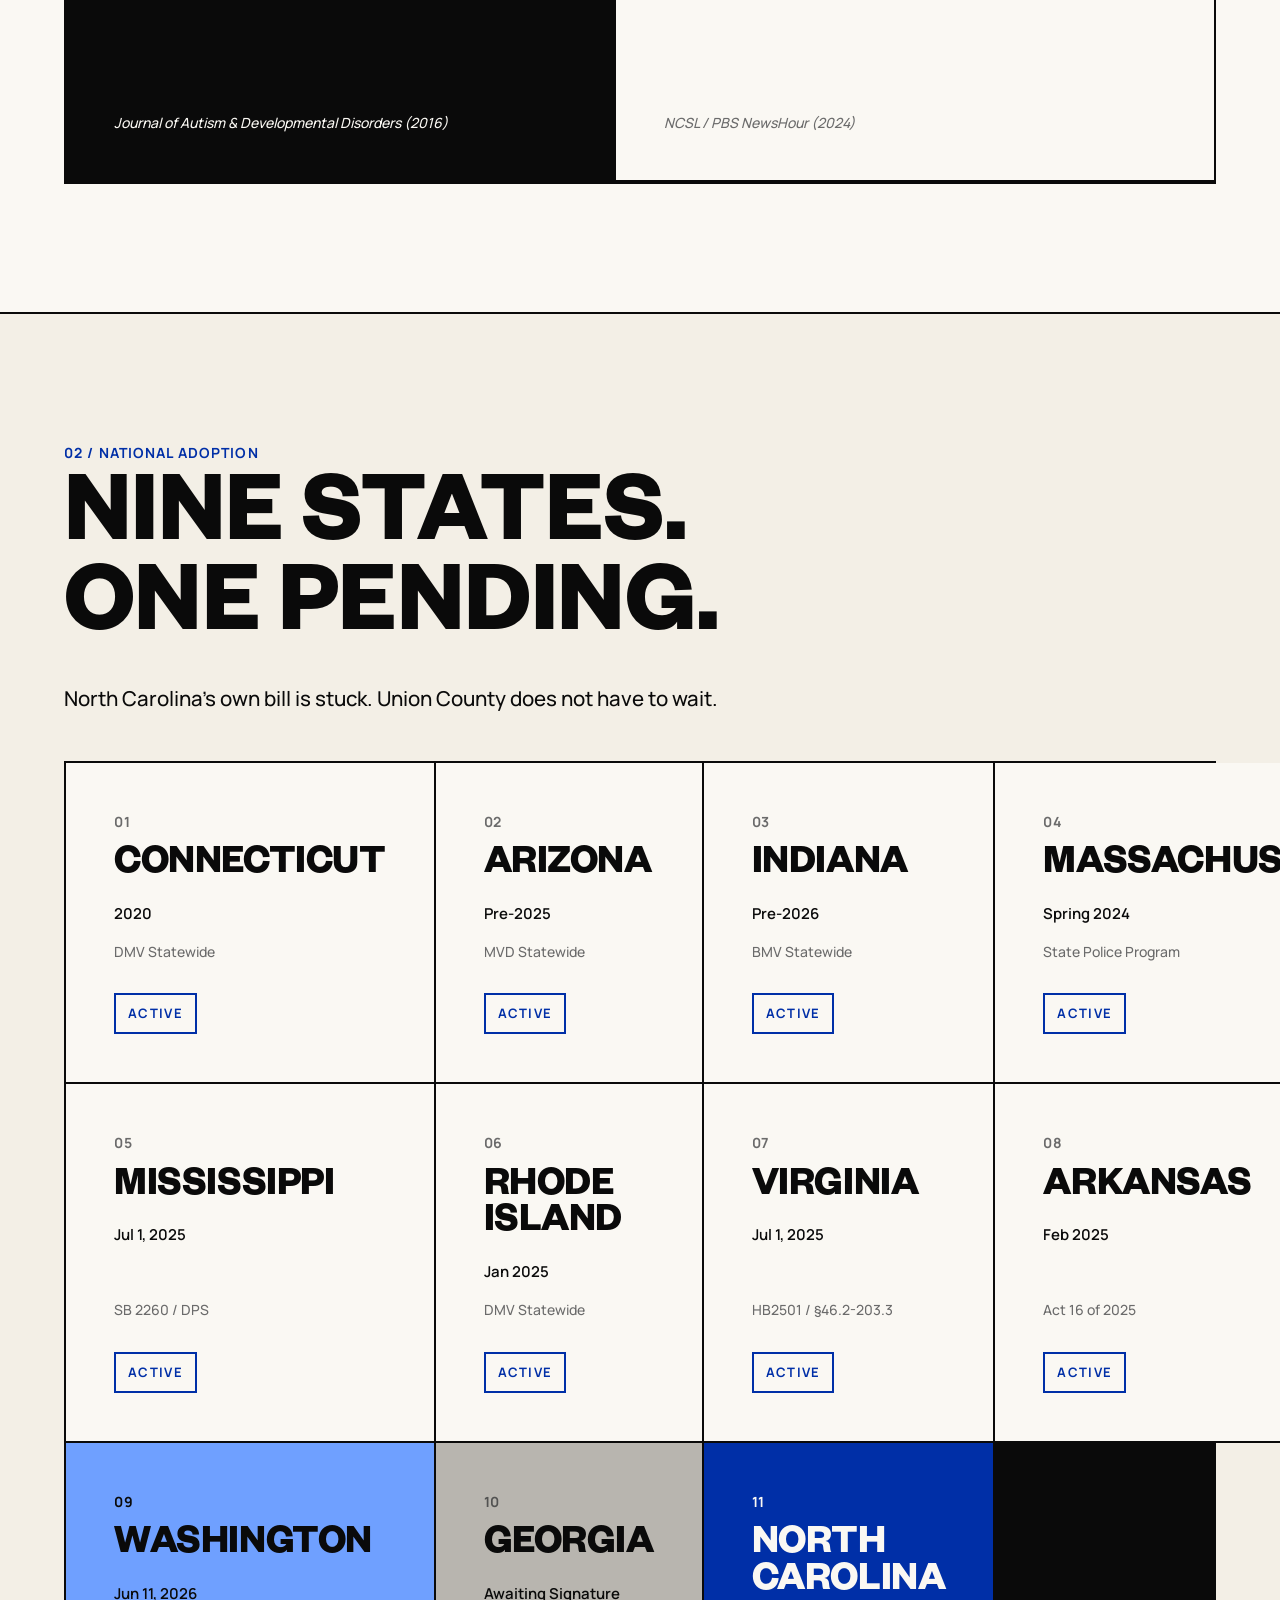
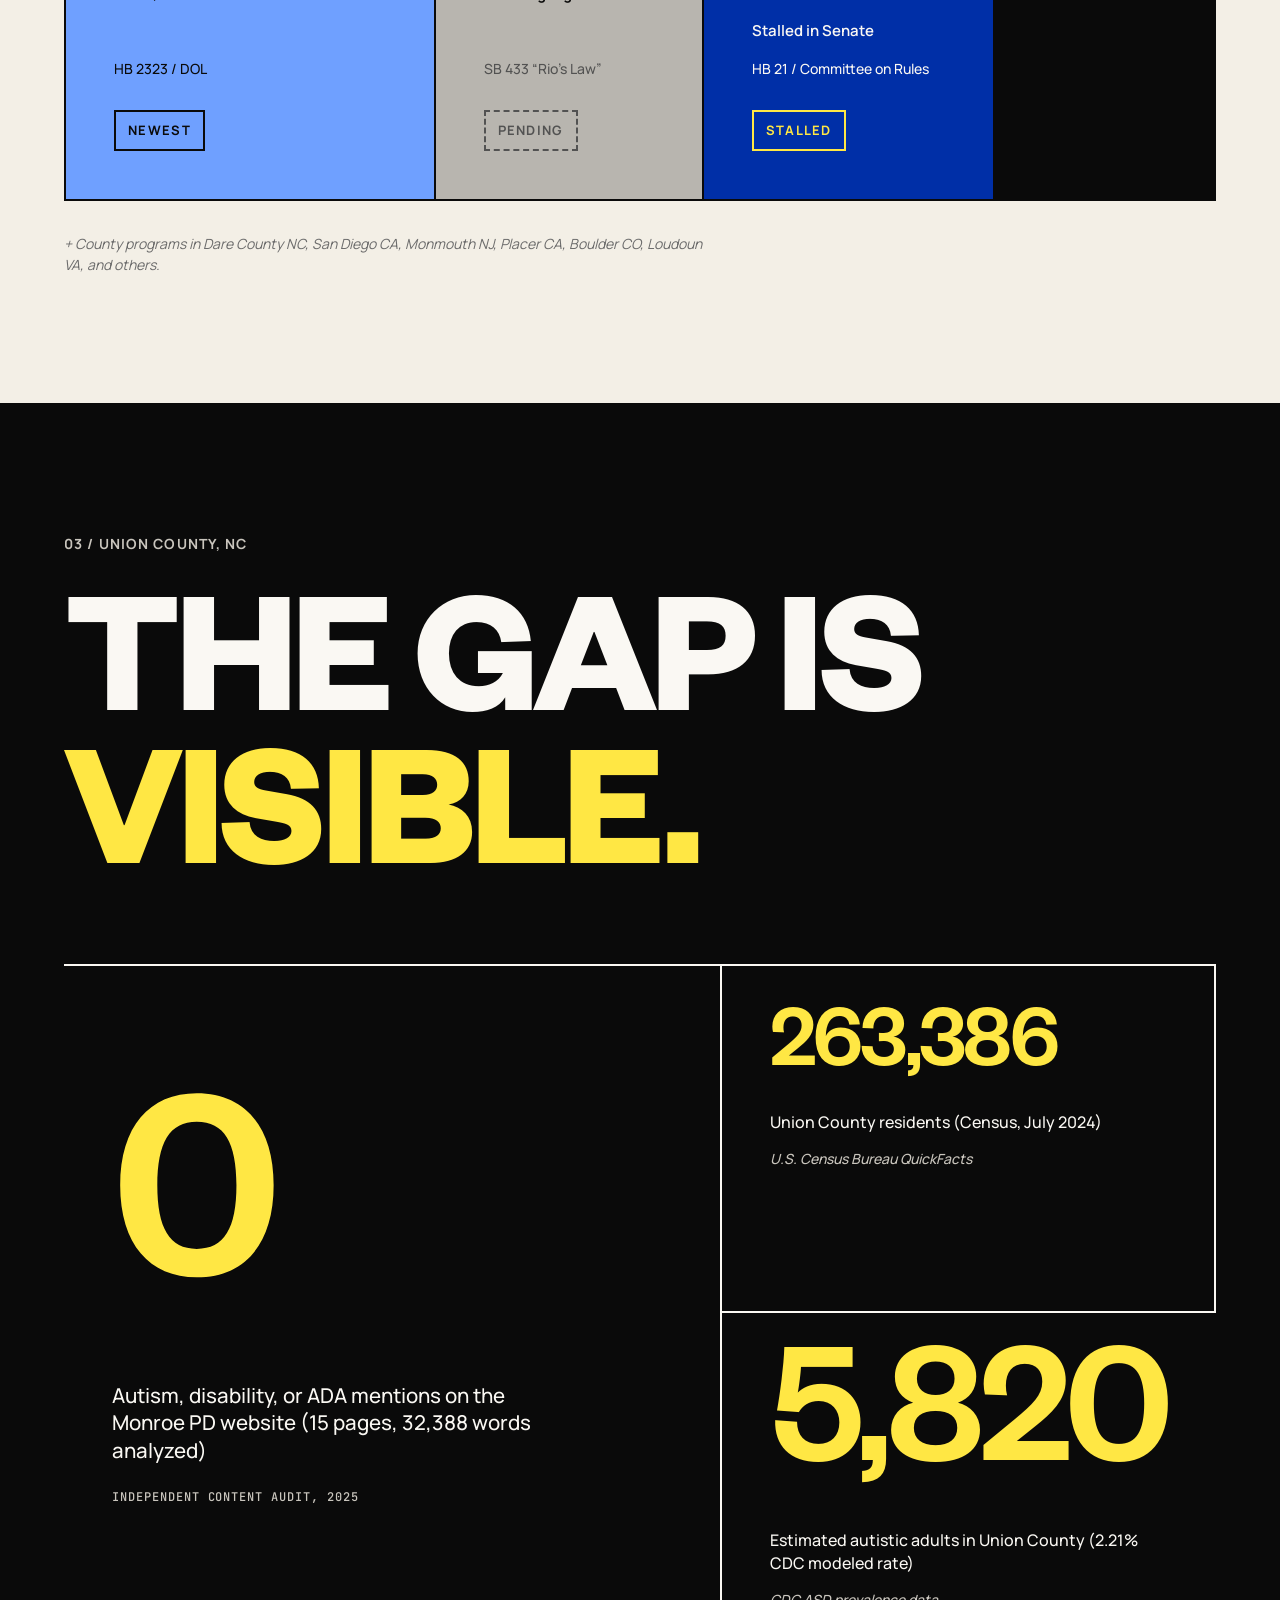
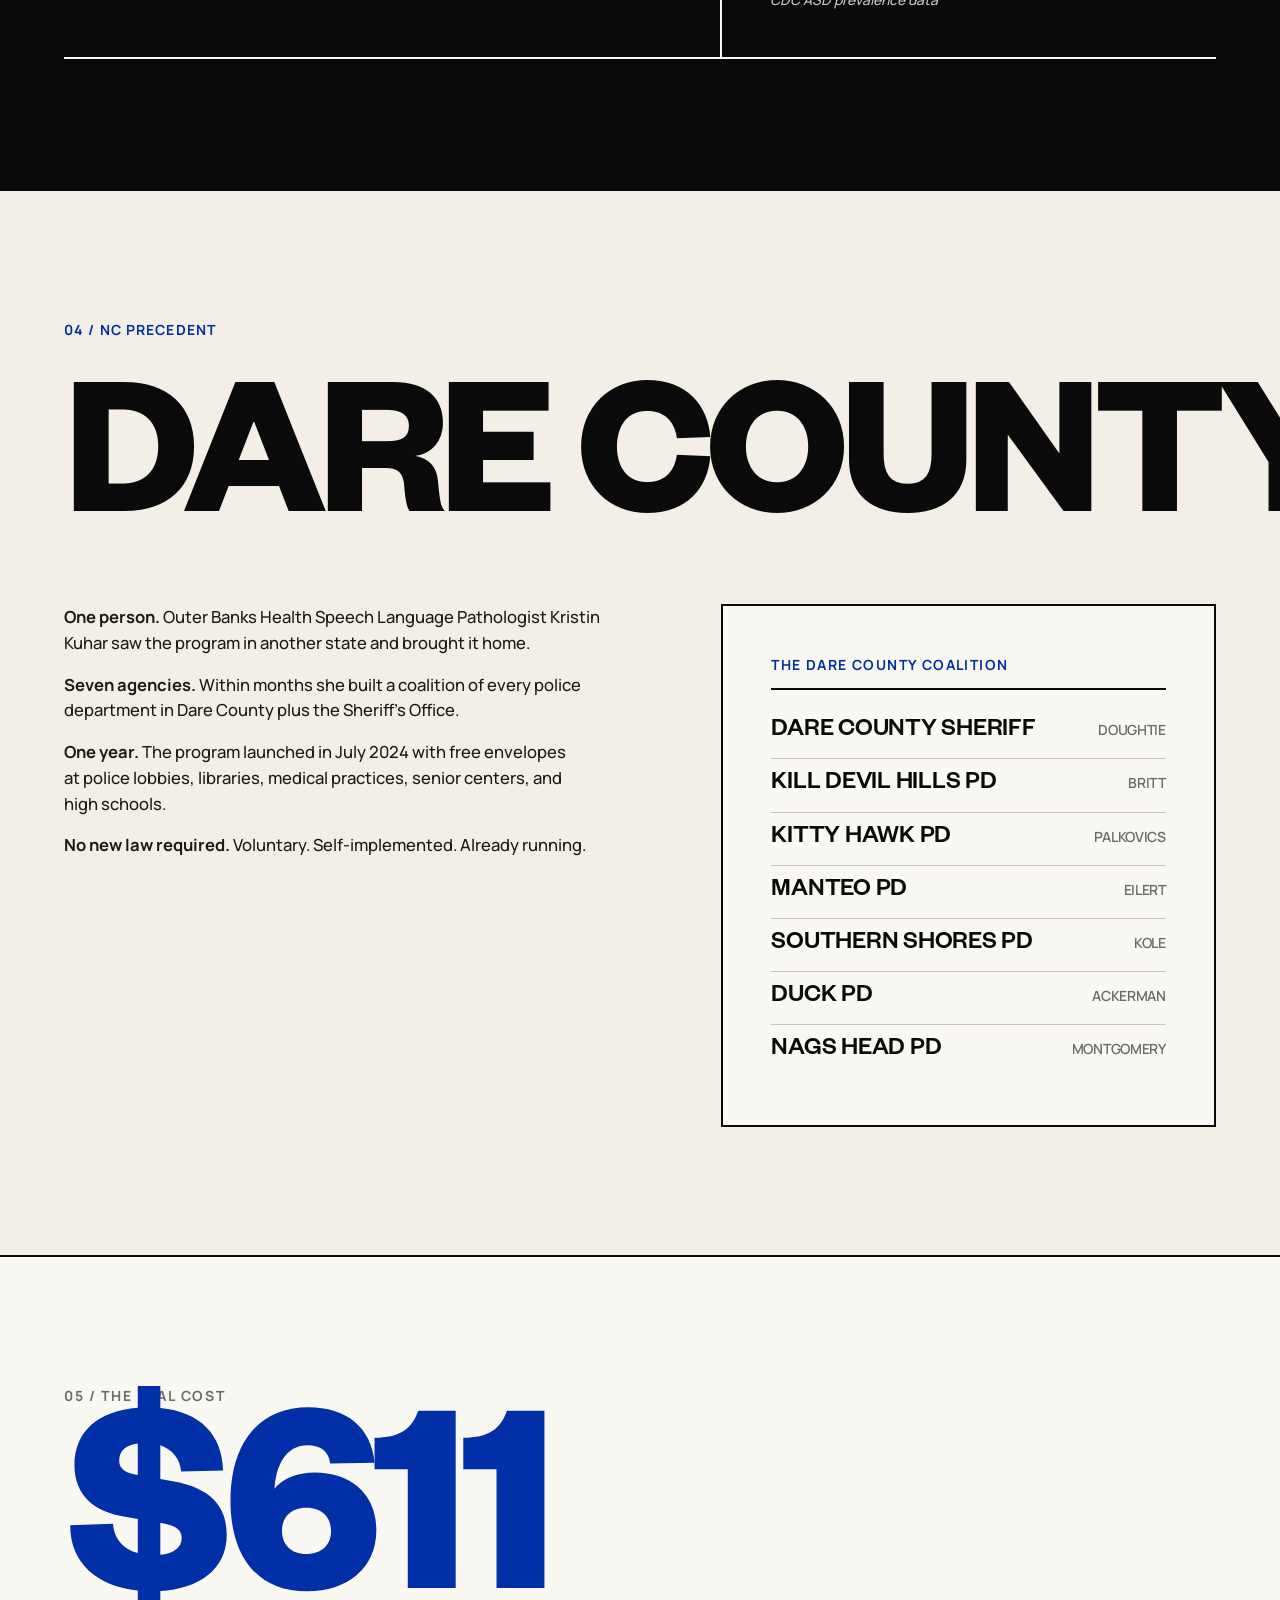
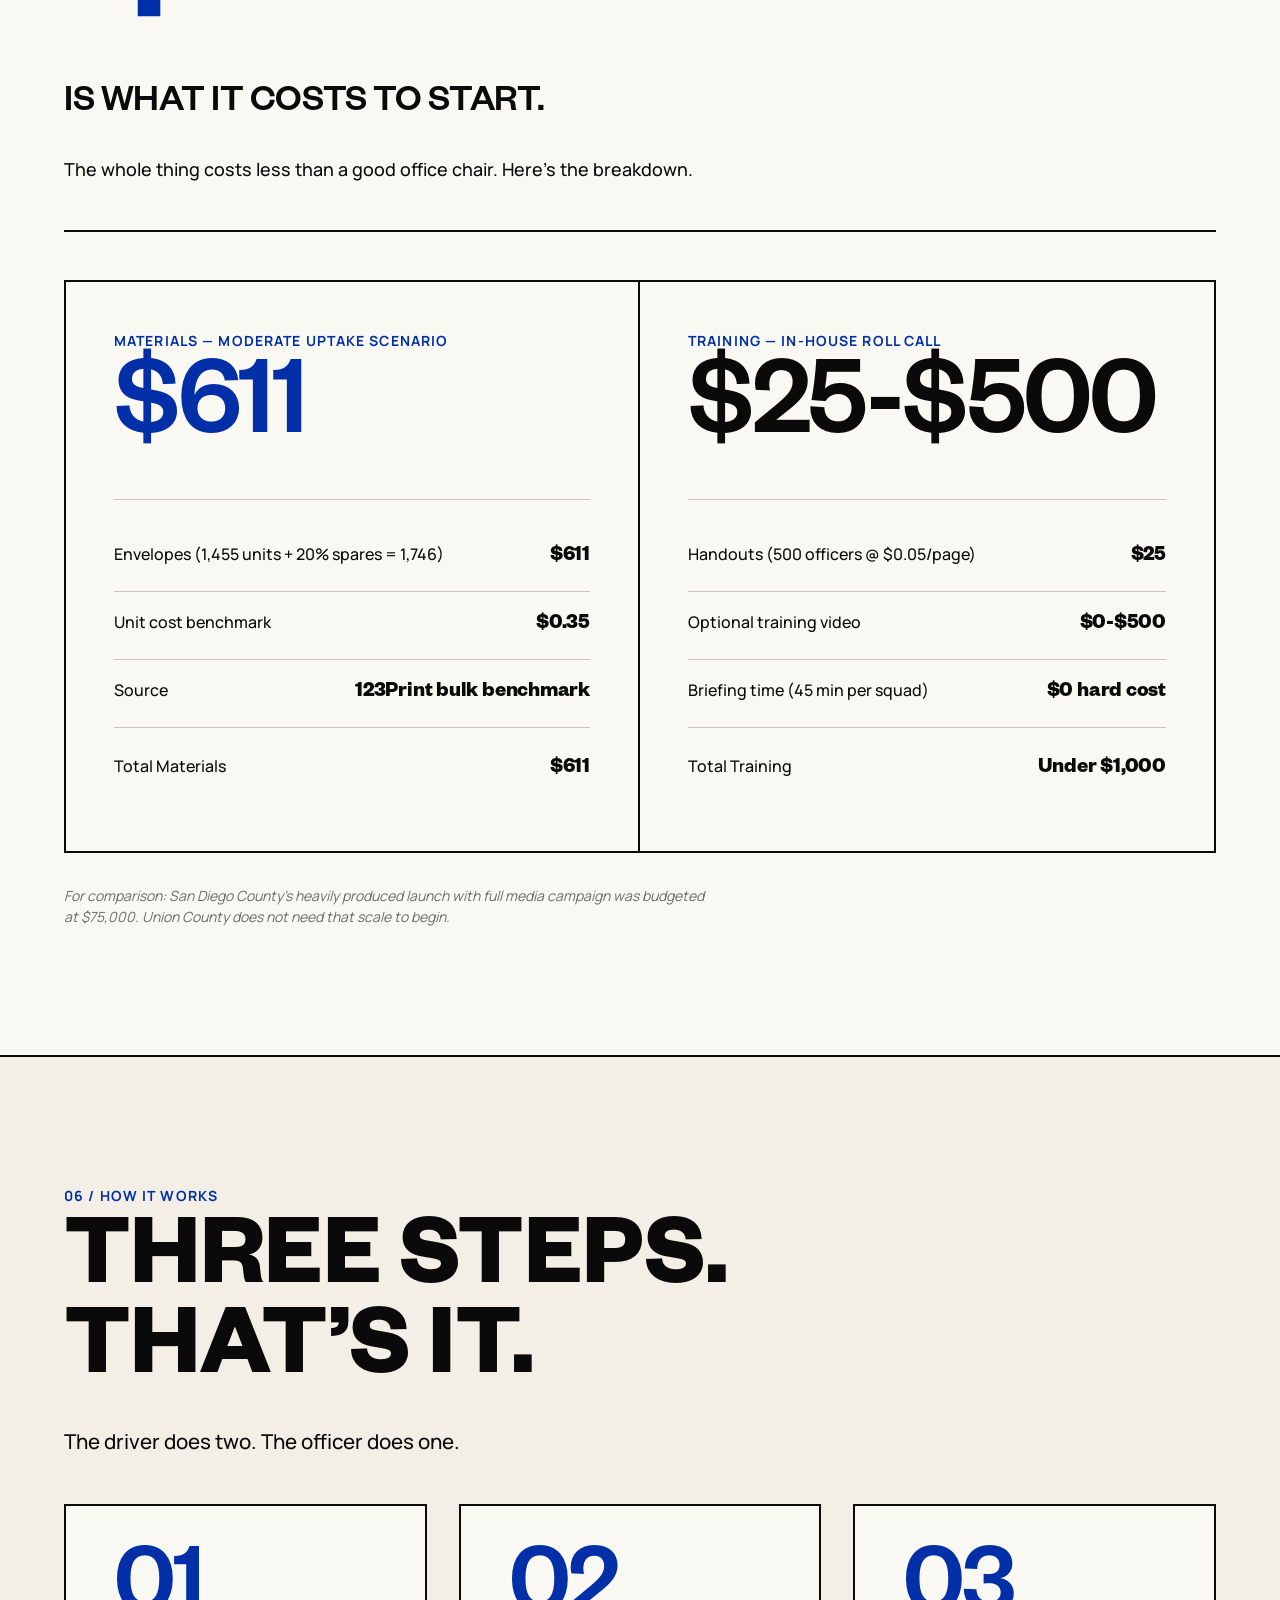
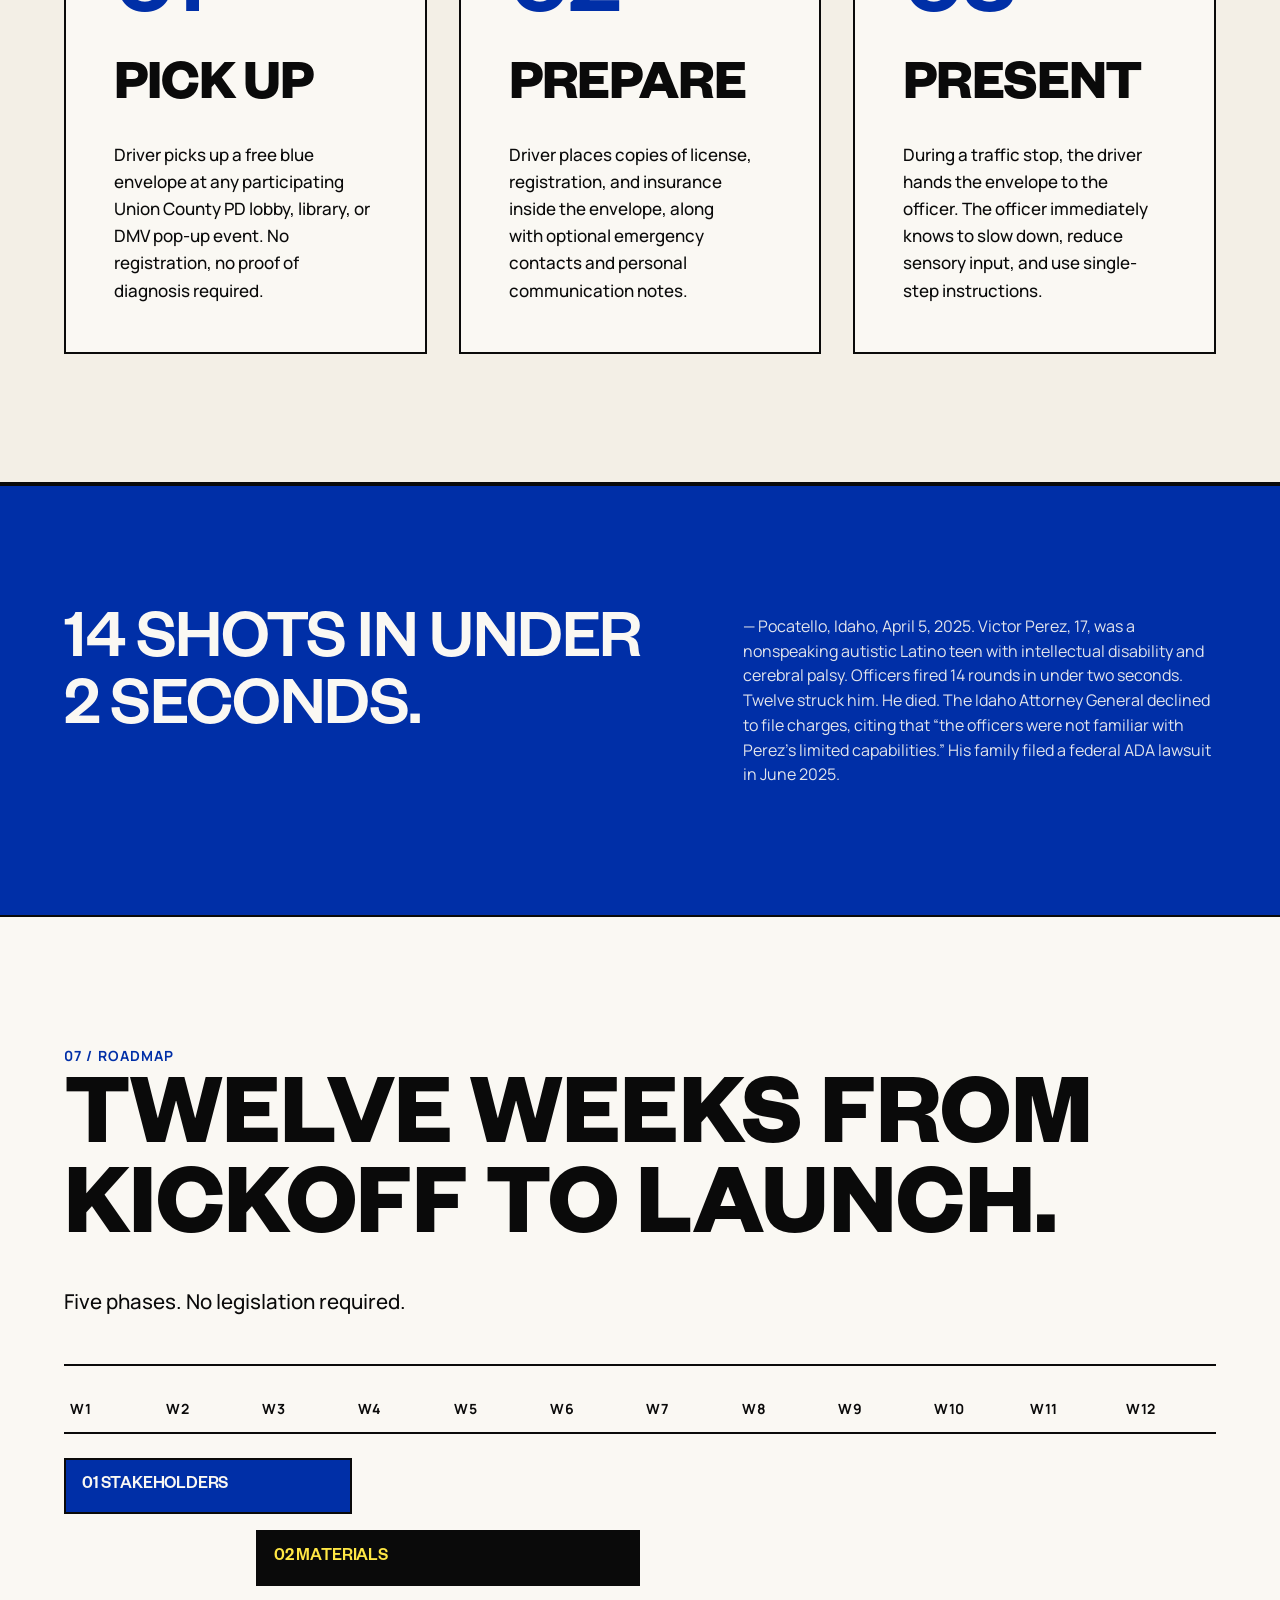
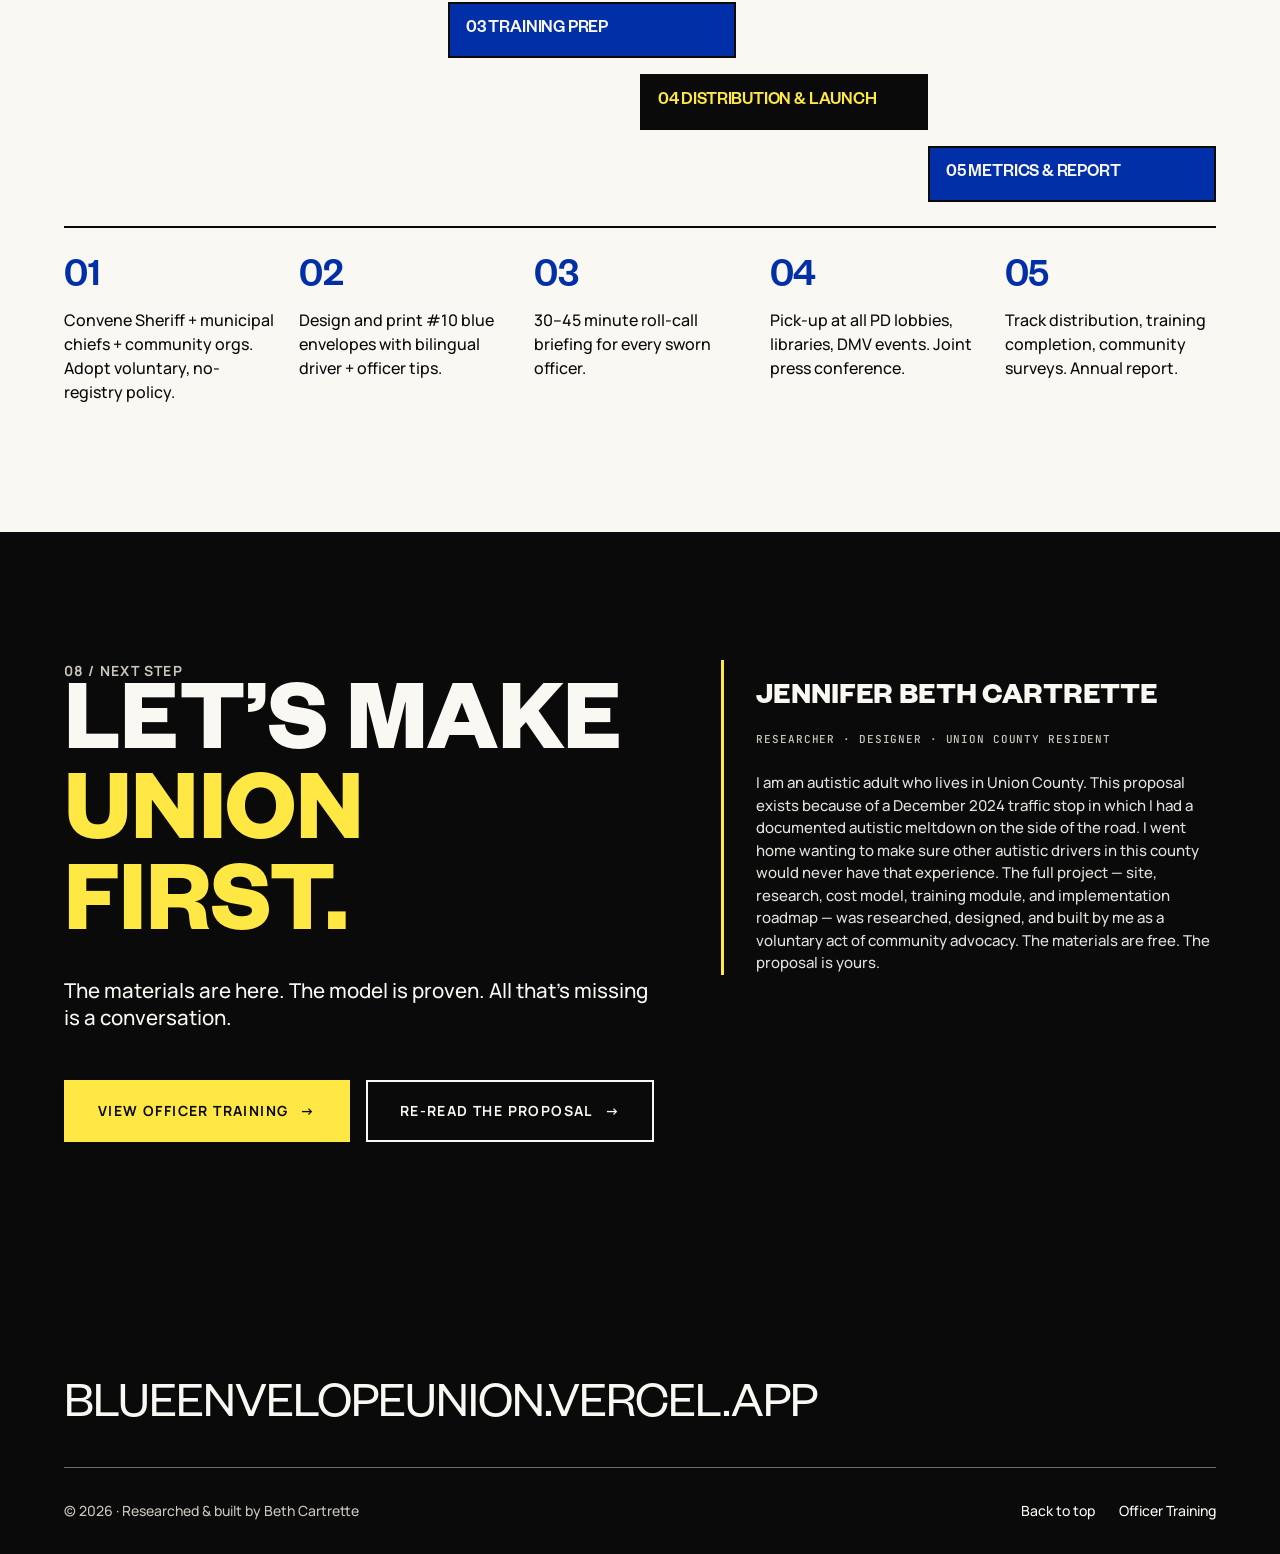
==== commit 26f6a666: "design(phase-2): promote narrative-critical stats and add author presence - Problem grid: 33-50% dis" ====
--- a/website/index.html
+++ b/website/index.html
@@ -165,7 +165,7 @@
             <div class="stat-source">U.S. DOJ via The Marshall Project</div>
           </div>
 
-          <div class="stat-cell">
+          <div class="stat-cell danger-stat">
             <div>
               <span class="stat-num">33&ndash;50%</span>
               <div class="stat-label">of people killed by police have some form of disability.</div>
@@ -290,6 +290,11 @@
         </h2>
 
         <div class="union-grid">
+          <div class="union-cell zero-cell">
+            <span class="union-cell-num">0</span>
+            <div class="union-cell-label">Autism, disability, or ADA mentions on the Monroe PD website (15 pages, 32,388 words analyzed)</div>
+            <span class="union-cell-source">Independent content audit, 2025</span>
+          </div>
           <div class="union-cell">
             <span class="union-cell-num">263,386</span>
             <div class="union-cell-label">Union County residents (Census, July 2024)</div>
@@ -299,11 +304,6 @@
             <span class="union-cell-num mega">5,820</span>
             <div class="union-cell-label">Estimated autistic adults in Union County (2.21% CDC modeled rate)</div>
             <span class="union-cell-source">CDC ASD prevalence data</span>
-          </div>
-          <div class="union-cell">
-            <span class="union-cell-num">0</span>
-            <div class="union-cell-label">Autism, disability, or ADA mentions on the Monroe PD website (15 pages, 32,388 words analyzed)</div>
-            <span class="union-cell-source">Independent content audit, 2025</span>
           </div>
         </div>
       </div>
@@ -494,19 +494,28 @@
     <section class="cta-block">
       <div class="container">
         <div class="section-header-flat">
-          <div class="section-num">08 / Next Step</div>
-          <h2 class="section-title">Let&rsquo;s Make <span class="yellow">Union First.</span></h2>
-          <p class="lead-line">The materials are here. The model is proven. All that&rsquo;s missing is a conversation.</p>
-          <div class="cta-buttons">
-            <a href="training.html" class="btn btn-primary">
-              View Officer Training
-              <span class="btn-arrow">&rarr;</span>
-            </a>
-            <a href="#problem" class="btn btn-secondary">
-              Re-Read the Proposal
-              <span class="btn-arrow">&rarr;</span>
-            </a>
-          </div>
+          <div class="cta-block__main">
+            <div class="section-num">08 / Next Step</div>
+            <h2 class="section-title">Let&rsquo;s Make <span class="yellow">Union First.</span></h2>
+            <p class="lead-line">The materials are here. The model is proven. All that&rsquo;s missing is a conversation.</p>
+            <div class="cta-buttons">
+              <a href="training.html" class="btn btn-primary">
+                View Officer Training
+                <span class="btn-arrow">&rarr;</span>
+              </a>
+              <a href="#problem" class="btn btn-secondary">
+                Re-Read the Proposal
+                <span class="btn-arrow">&rarr;</span>
+              </a>
+            </div>
+          </div>
+          <aside class="cta-block__author">
+            <div class="cta-block__author-name">Jennifer Beth Cartrette</div>
+            <span class="cta-block__author-meta">Researcher &middot; Designer &middot; Union County Resident</span>
+            <p class="cta-block__author-body">
+              I am an autistic adult who lives in Union County. This proposal exists because of a December 2024 traffic stop in which I had a documented autistic meltdown on the side of the road. I went home wanting to make sure other autistic drivers in this county would never have that experience. The full project &mdash; site, research, cost model, training module, and implementation roadmap &mdash; was researched, designed, and built by me as a voluntary act of community advocacy. The materials are free. The proposal is yours.
+            </p>
+          </aside>
         </div>
       </div>
     </section>
--- a/website/styles.css
+++ b/website/styles.css
@@ -959,14 +959,54 @@
 
 .union-grid {
   display: grid;
-  grid-template-columns: repeat(3, 1fr);
+  grid-template-columns: 2fr 1fr;
+  grid-template-rows: 1fr 1fr;
   gap: 0;
   margin-top: var(--space-5);
   border-top: 2px solid var(--cream);
 }
 
+.union-grid .union-cell.zero-cell {
+  grid-row: 1 / span 2;
+  grid-column: 1;
+  display: flex;
+  flex-direction: column;
+  justify-content: center;
+  border-bottom: 2px solid var(--cream);
+}
+
+.union-grid .union-cell.zero-cell .union-cell-num {
+  font-size: clamp(180px, 22vw, 320px);
+  line-height: 0.85;
+  color: var(--yellow);
+  margin-bottom: var(--space-3);
+}
+
+.union-grid .union-cell.zero-cell .union-cell-label {
+  font-size: clamp(18px, 1.6vw, 24px);
+  line-height: 1.35;
+  max-width: 34ch;
+}
+
+.union-grid .union-cell.zero-cell .union-cell-source {
+  font-family: var(--mono);
+  font-size: 12px;
+  font-style: normal;
+  text-transform: uppercase;
+  letter-spacing: 0.08em;
+  color: var(--gray-light);
+  margin-top: var(--space-3);
+}
+
 @media (max-width: 768px) {
-  .union-grid { grid-template-columns: 1fr; }
+  .union-grid {
+    grid-template-columns: 1fr;
+    grid-template-rows: auto;
+  }
+  .union-grid .union-cell.zero-cell {
+    grid-row: auto;
+    grid-column: auto;
+  }
 }
 
 .union-cell {
@@ -1183,6 +1223,30 @@
   max-width: 72ch;
 }
 
+.pullquote .container > [data-animate] {
+  display: grid;
+  grid-template-columns: 1.3fr 1fr;
+  gap: var(--space-6);
+  align-items: start;
+  max-width: 100%;
+}
+
+@media (max-width: 920px) {
+  .pullquote .container > [data-animate] {
+    grid-template-columns: 1fr;
+    gap: var(--space-4);
+  }
+}
+
+.pullquote .container > [data-animate] .pullquote-text {
+  max-width: 100%;
+  margin-bottom: 0;
+}
+
+.pullquote .container > [data-animate] .pullquote-attribution {
+  margin-top: 0;
+}
+
 /* ROADMAP */
 .roadmap-grid {
   display: grid;
@@ -1265,6 +1329,54 @@
   background: var(--cream);
   color: var(--ink);
   box-shadow: 6px 6px 0 var(--yellow);
+}
+
+.cta-block .container > .section-header-flat {
+  display: grid;
+  grid-template-columns: 1.2fr 1fr;
+  gap: var(--space-6);
+  align-items: start;
+}
+
+@media (max-width: 920px) {
+  .cta-block .container > .section-header-flat {
+    grid-template-columns: 1fr;
+    gap: var(--space-5);
+  }
+}
+
+.cta-block__author {
+  border-left: 3px solid var(--yellow);
+  padding-left: var(--space-4);
+  padding-top: var(--space-3);
+}
+
+.cta-block__author-name {
+  font-family: var(--display);
+  font-weight: 700;
+  font-size: clamp(24px, 2.4vw, 36px);
+  text-transform: uppercase;
+  color: var(--cream);
+  line-height: 1;
+  margin-bottom: var(--space-2);
+  letter-spacing: -0.005em;
+}
+
+.cta-block__author-meta {
+  font-family: var(--mono);
+  font-size: 11px;
+  text-transform: uppercase;
+  letter-spacing: 0.08em;
+  color: var(--gray-light);
+  margin-bottom: var(--space-3);
+  display: block;
+}
+
+.cta-block__author-body {
+  font-size: 15px;
+  line-height: 1.5;
+  color: var(--cream);
+  opacity: 0.9;
 }
 
 /* FOOTER */
@@ -1638,6 +1750,20 @@
   color: var(--blue);
 }
 
+/* DANGER stat — red background, cream text, yellow number */
+.problem-grid .stat-cell.danger-stat {
+  background: var(--red);
+  color: var(--cream);
+}
+.problem-grid .stat-cell.danger-stat .stat-num { color: var(--yellow); }
+.problem-grid .stat-cell.danger-stat .stat-label,
+.problem-grid .stat-cell.danger-stat .stat-source {
+  color: var(--cream);
+}
+.problem-grid .stat-cell.danger-stat:hover {
+  background: var(--ink);
+}
+
 /* Remove right border on last col */
 .problem-grid .stat-cell:nth-child(3),
 .problem-grid .stat-cell:nth-child(4) { border-right: none; }
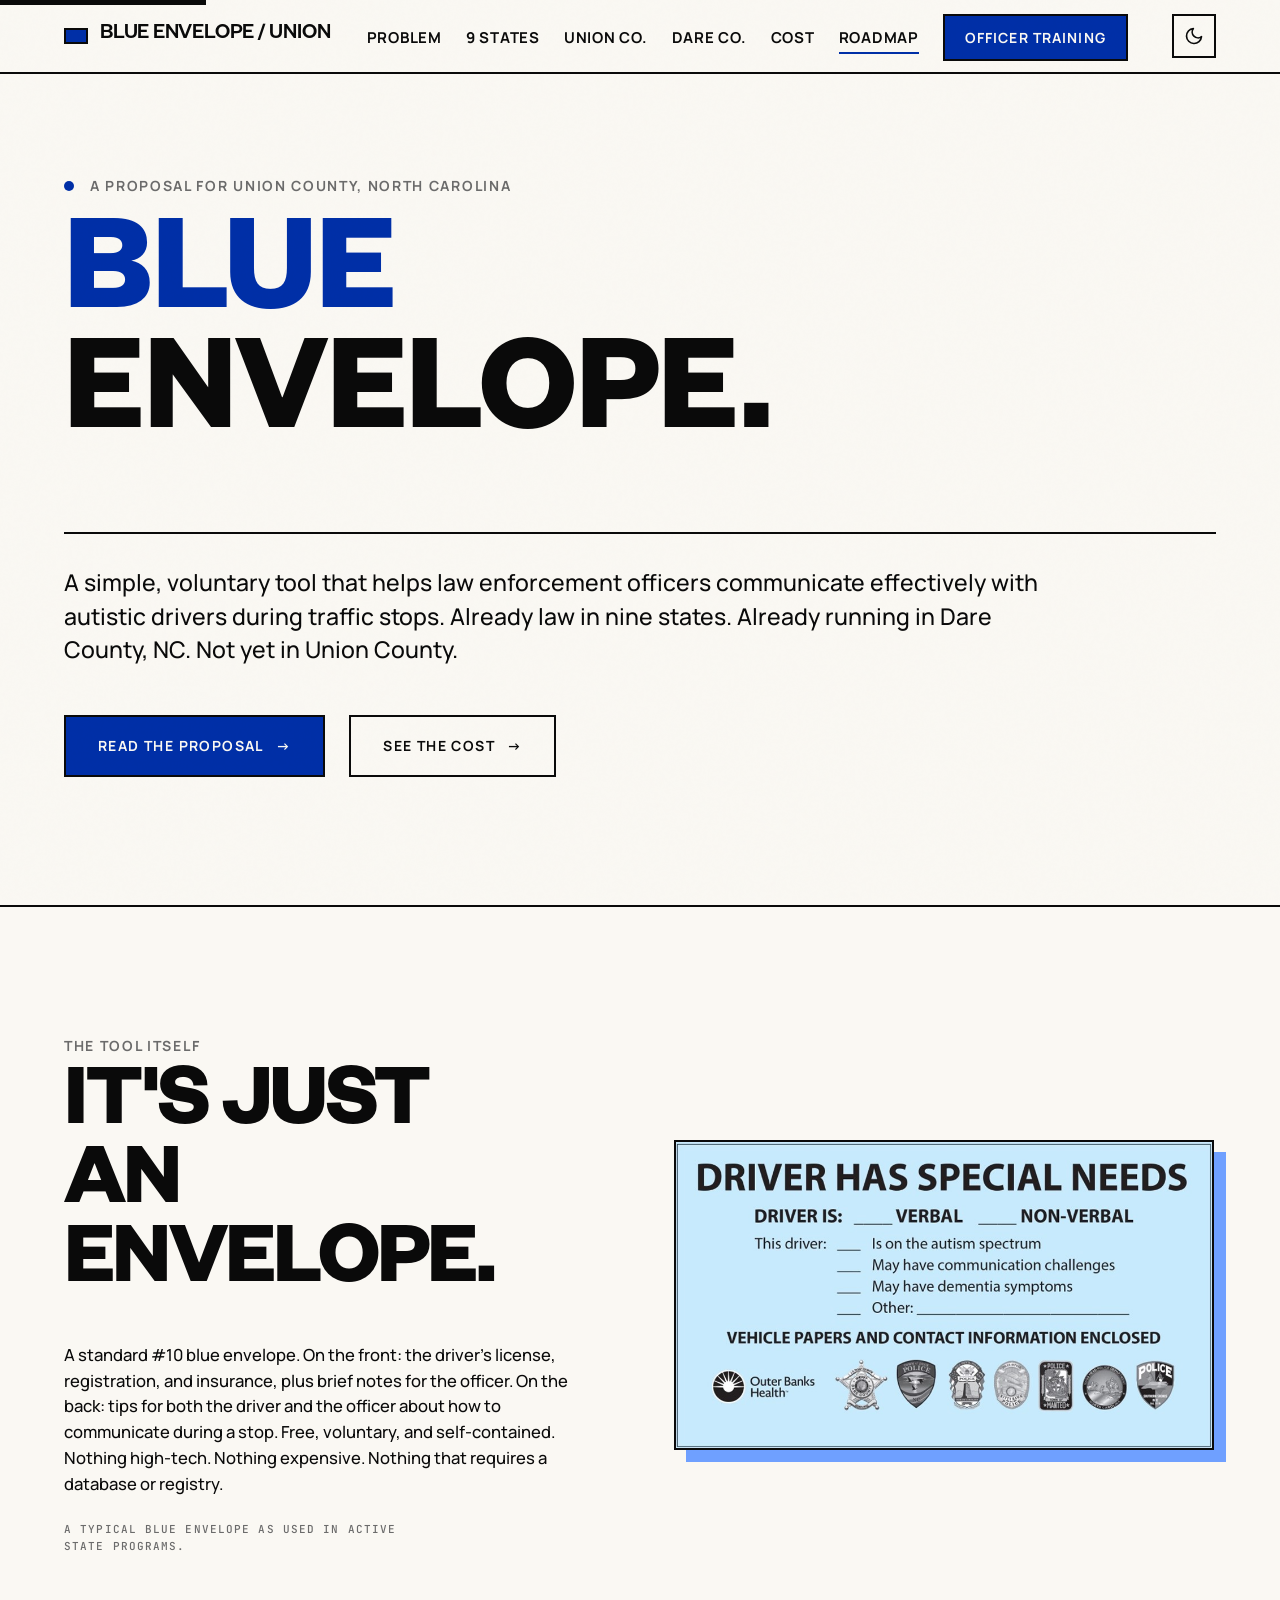
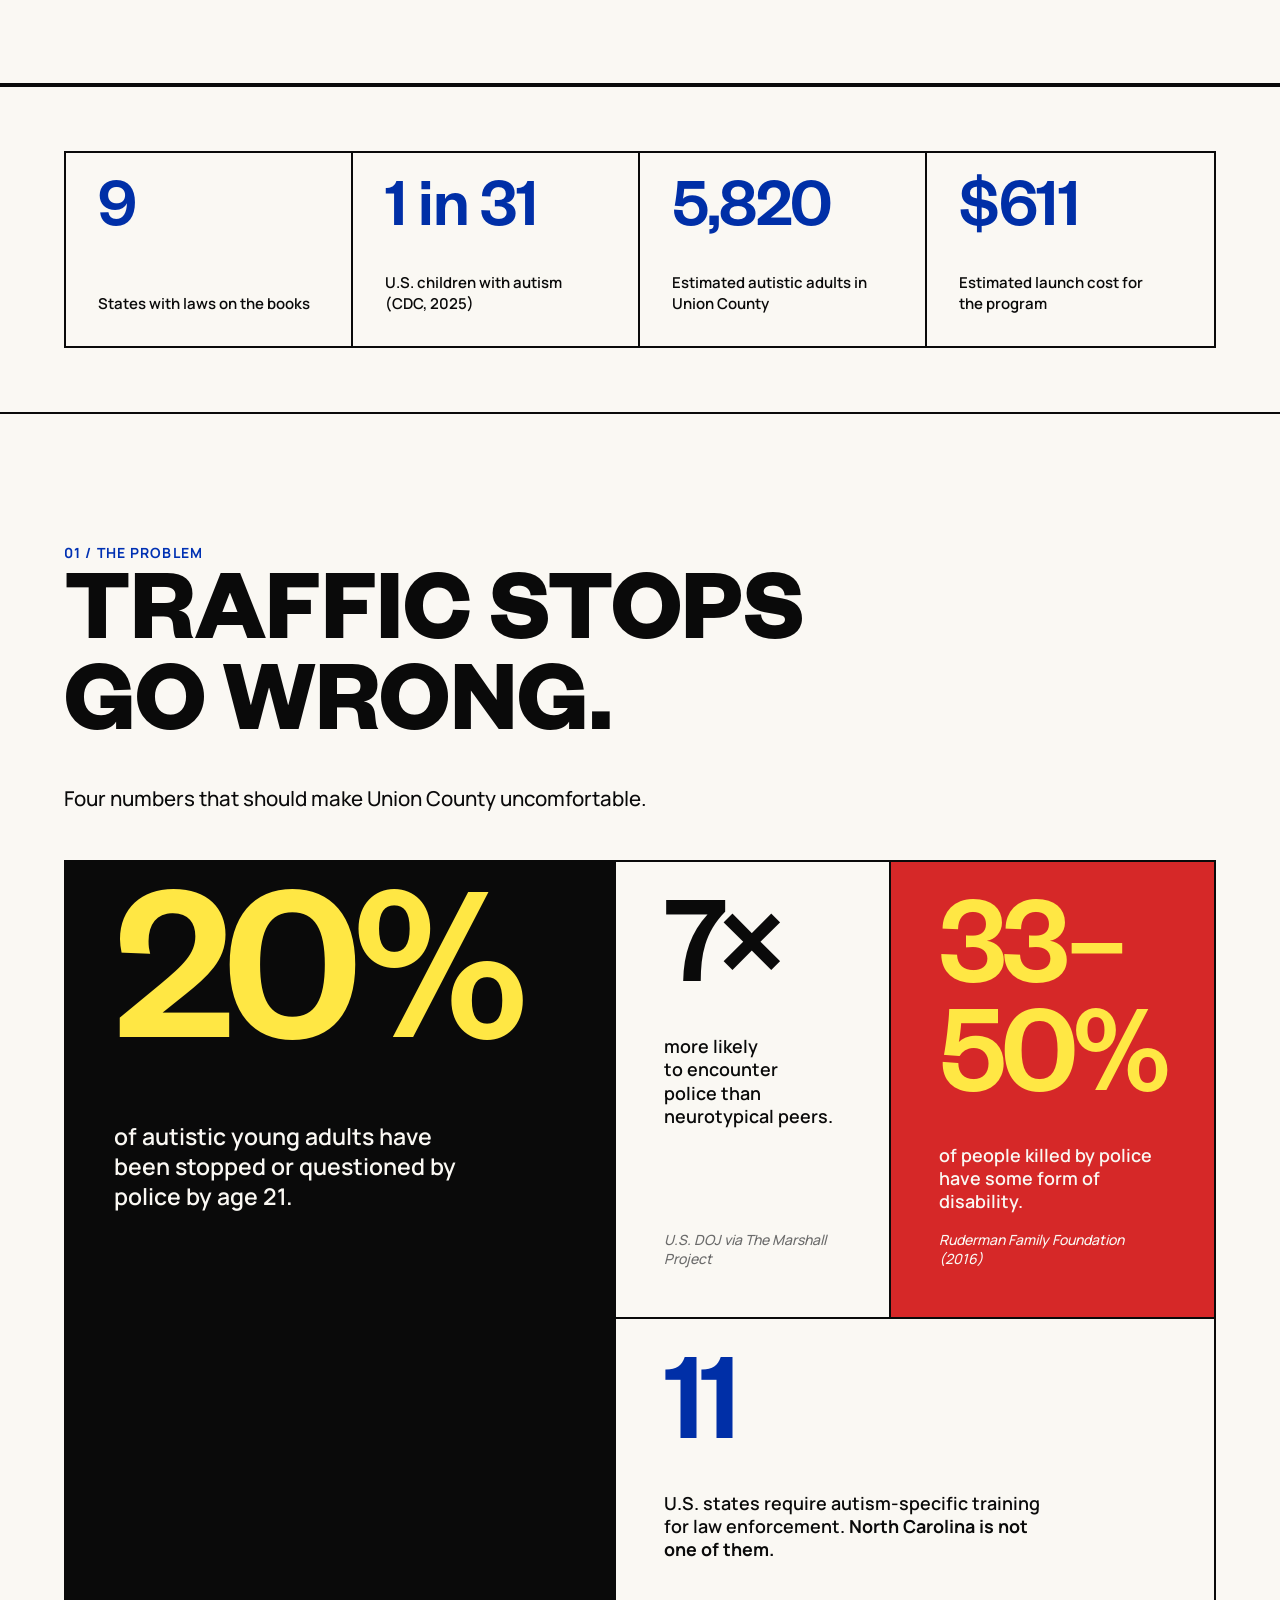
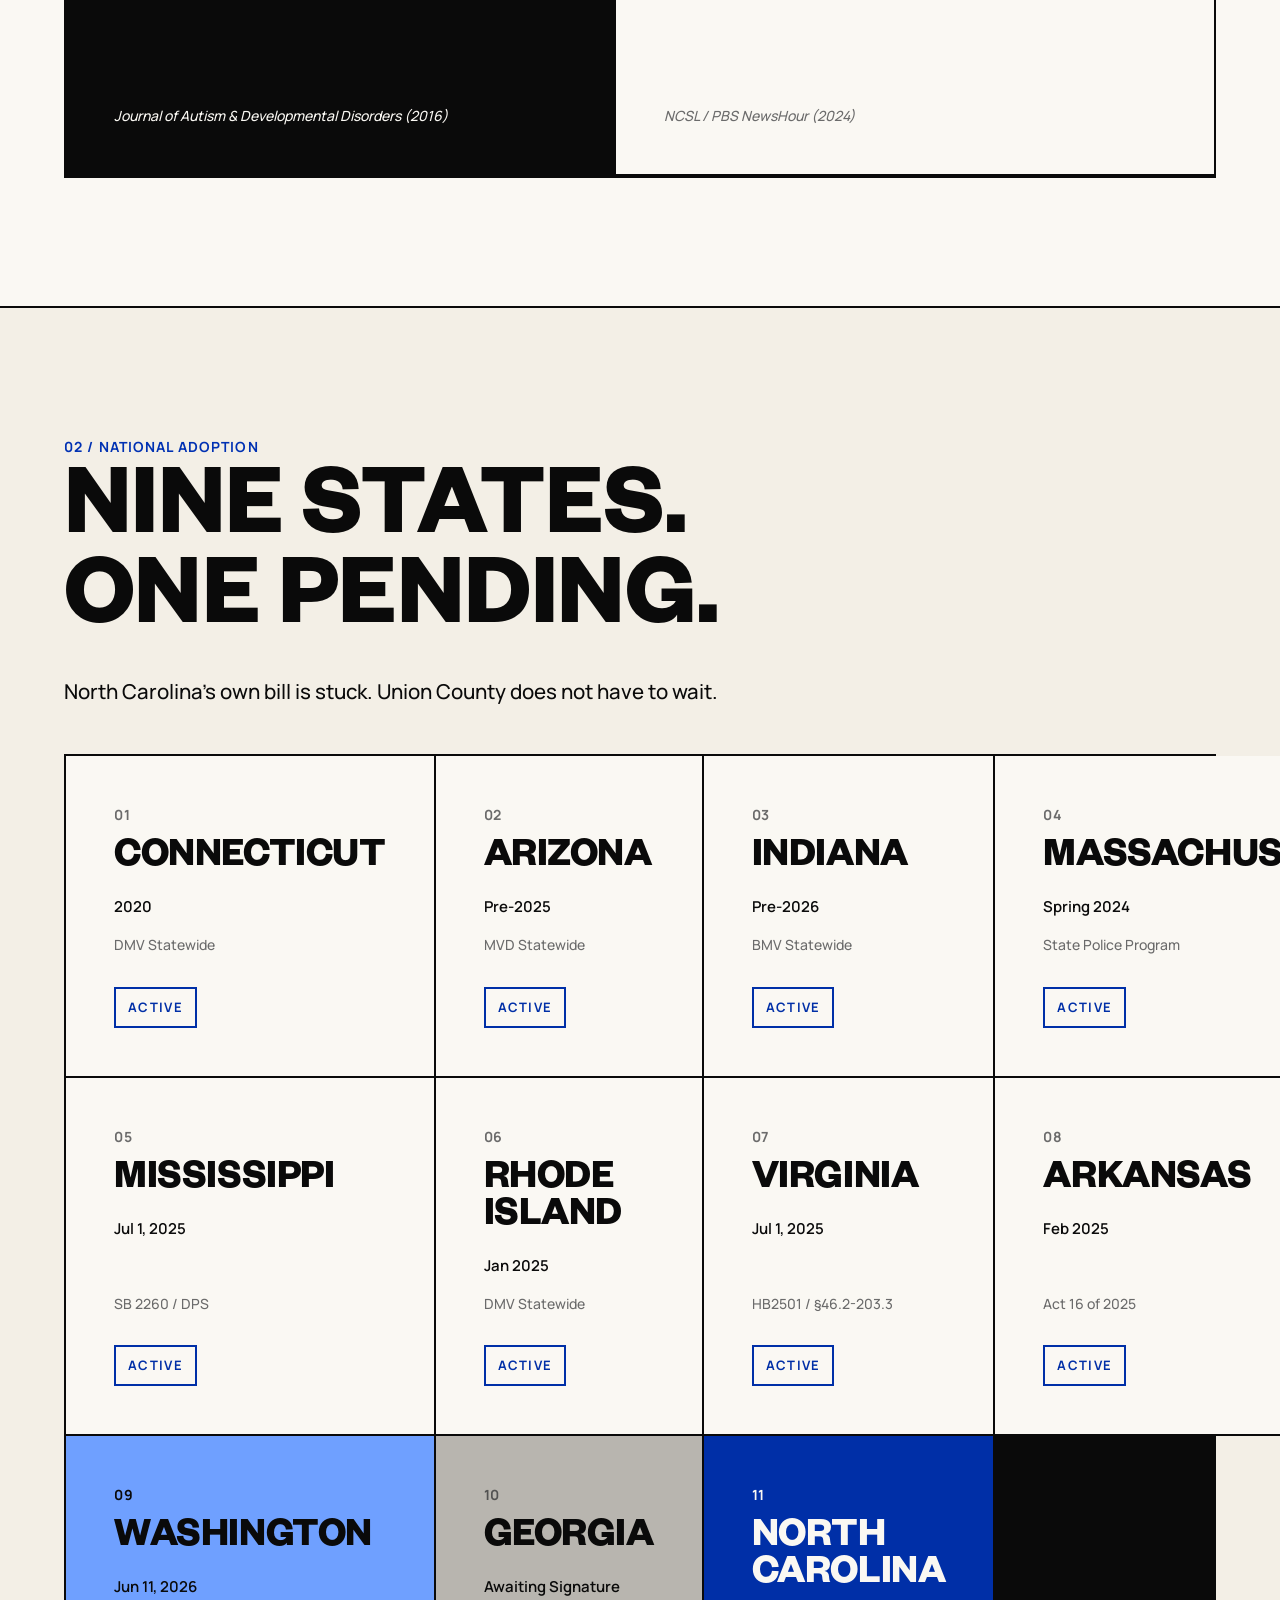
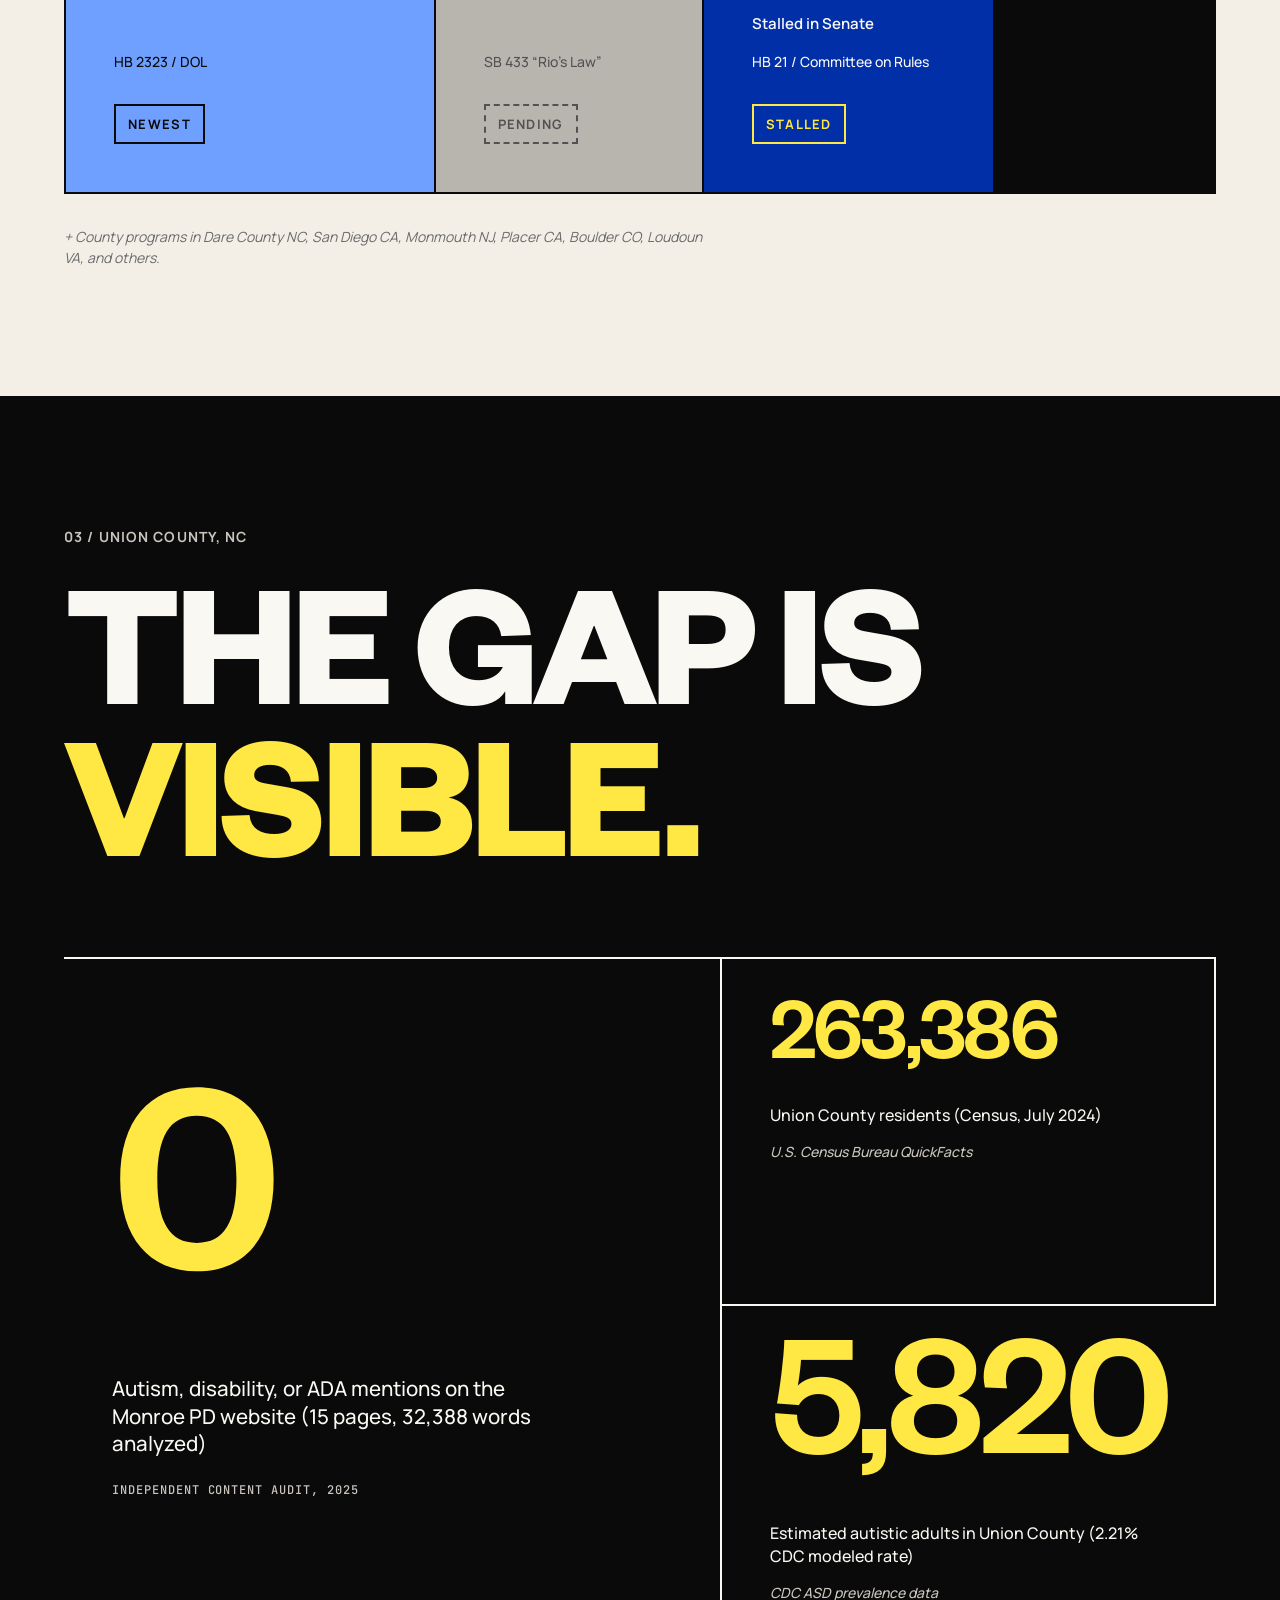
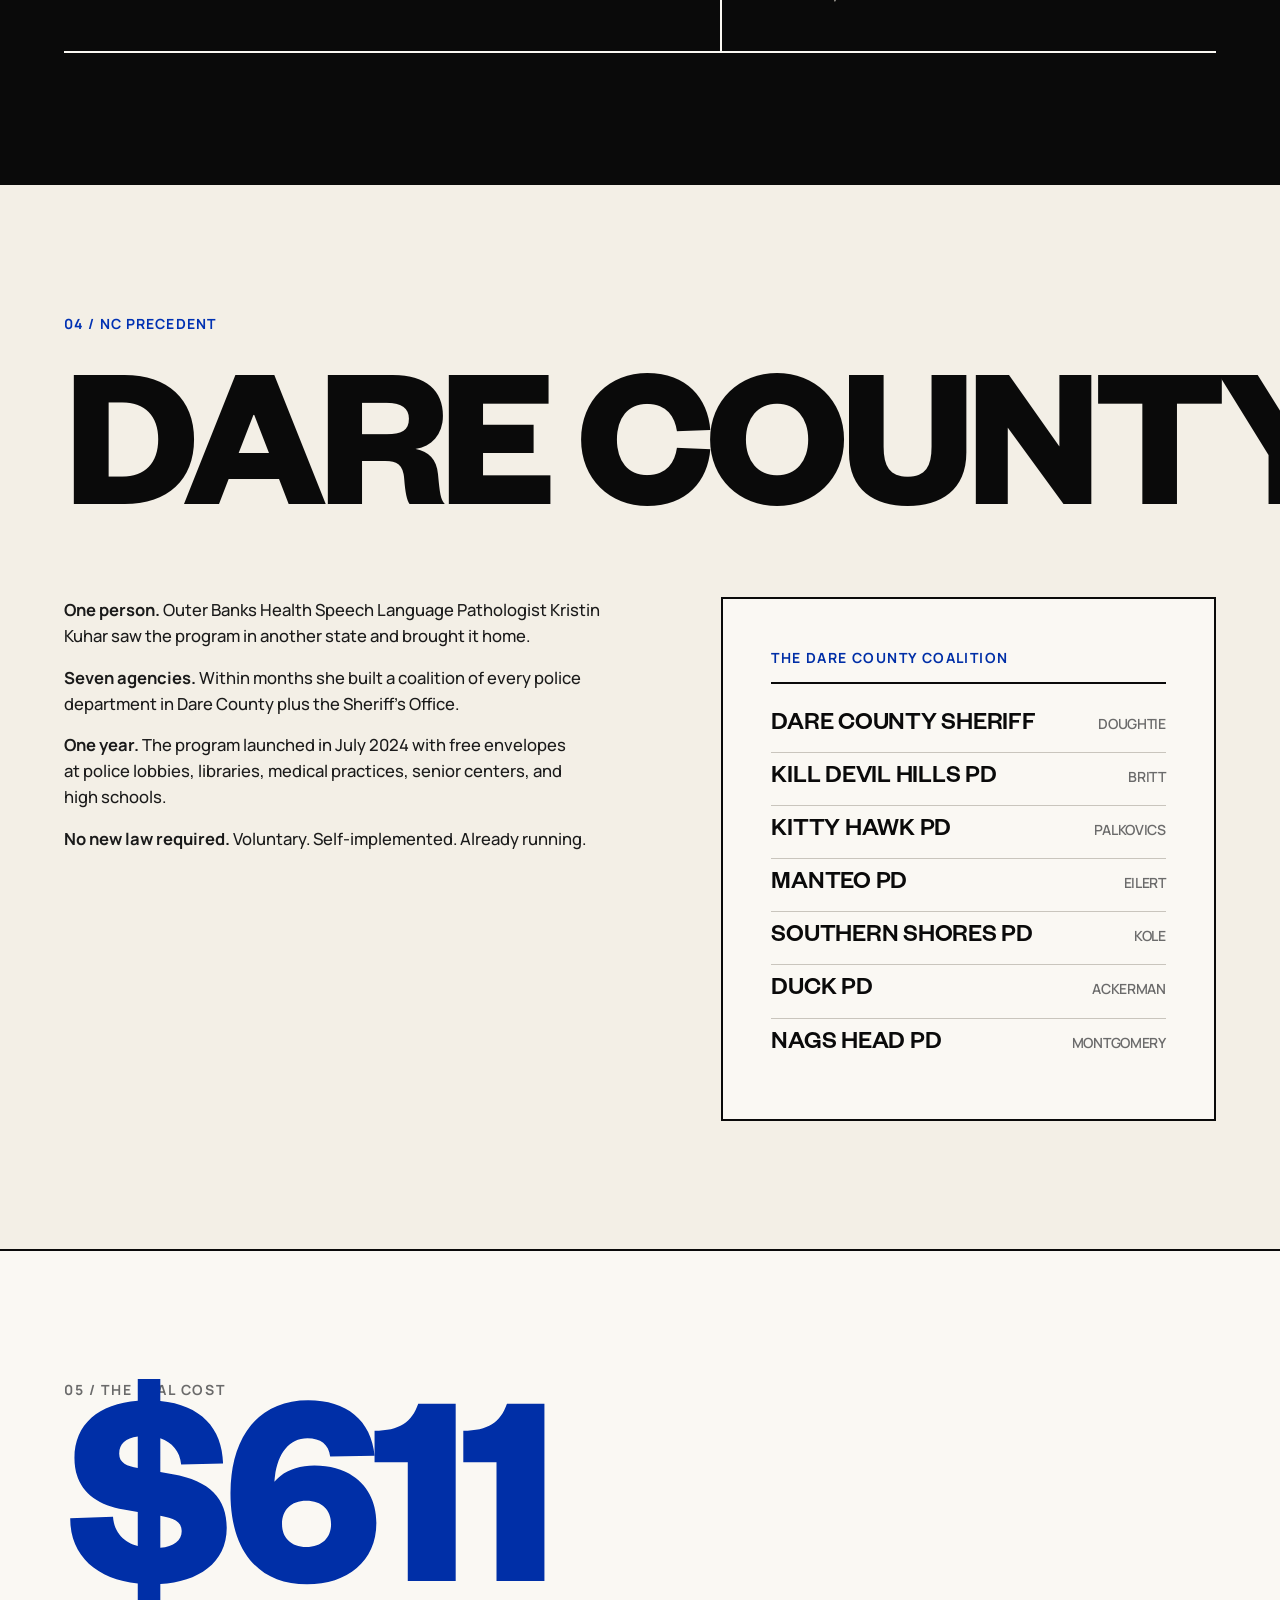
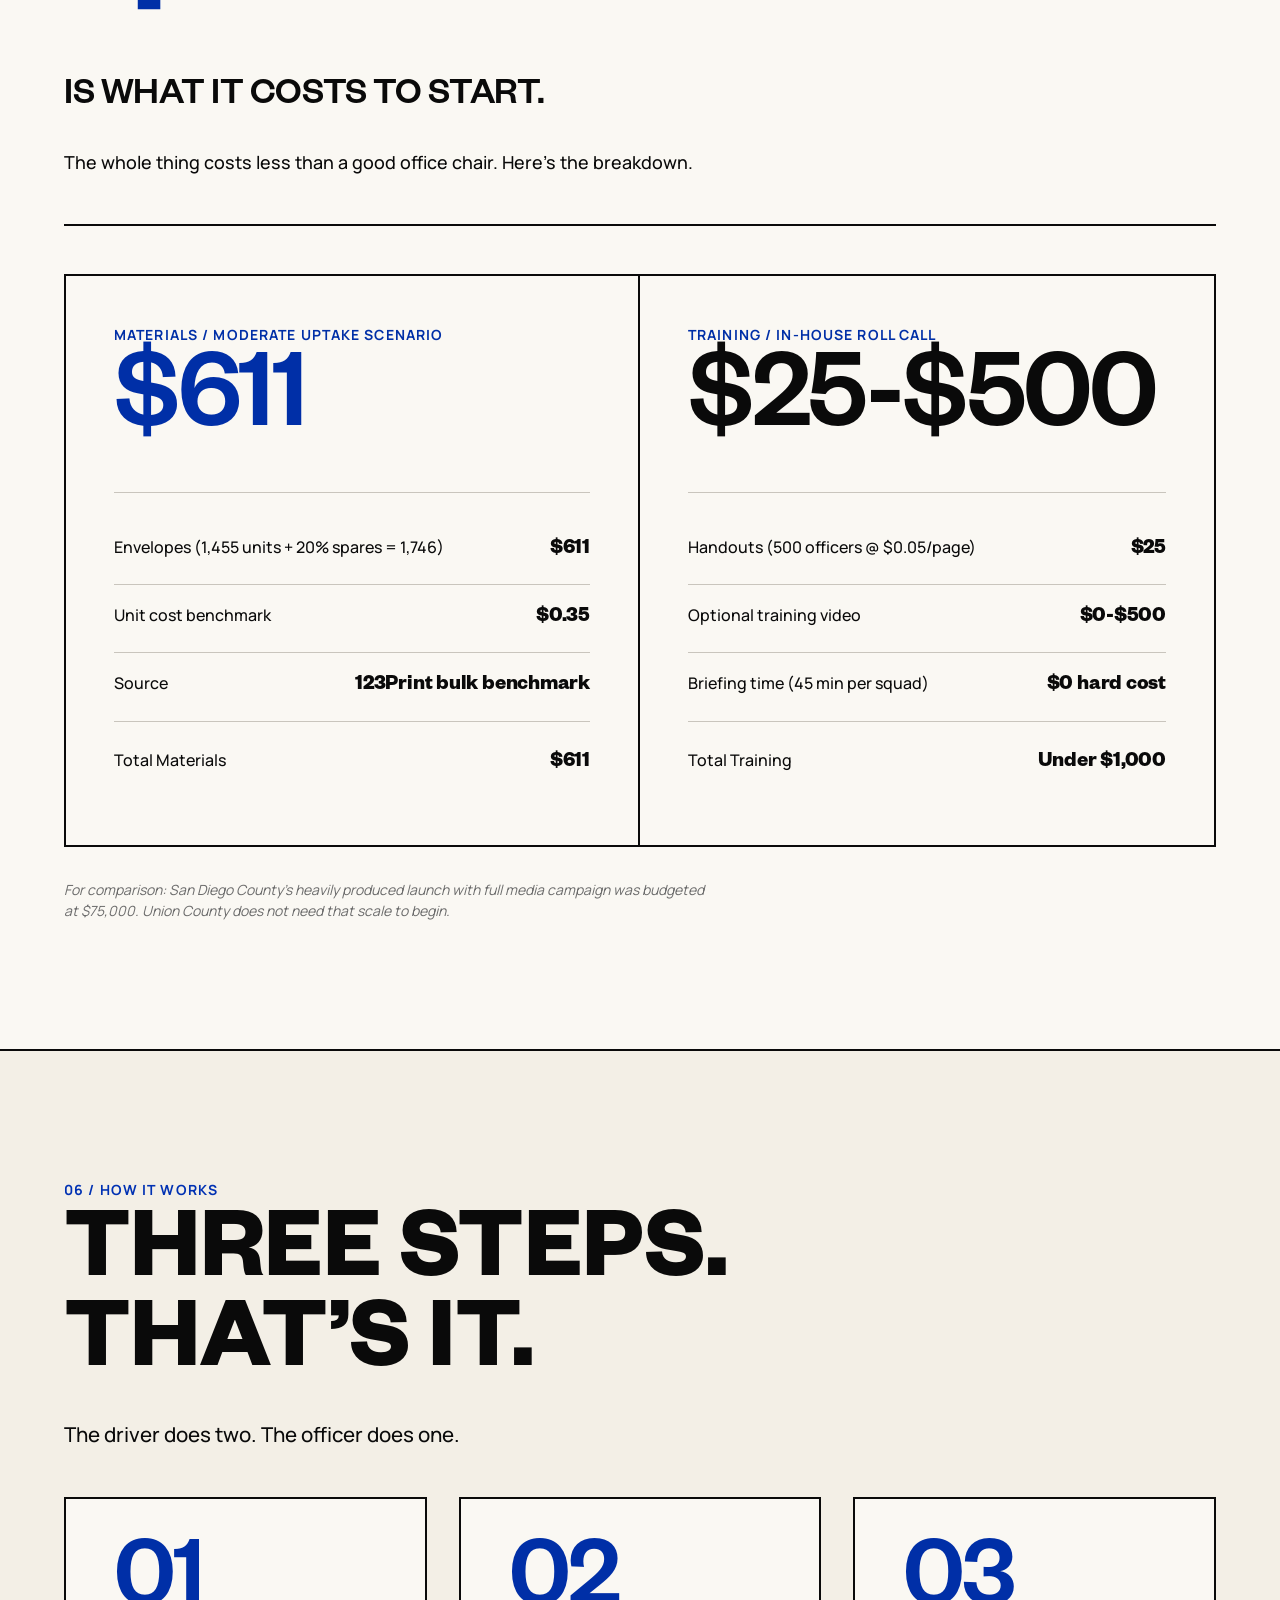
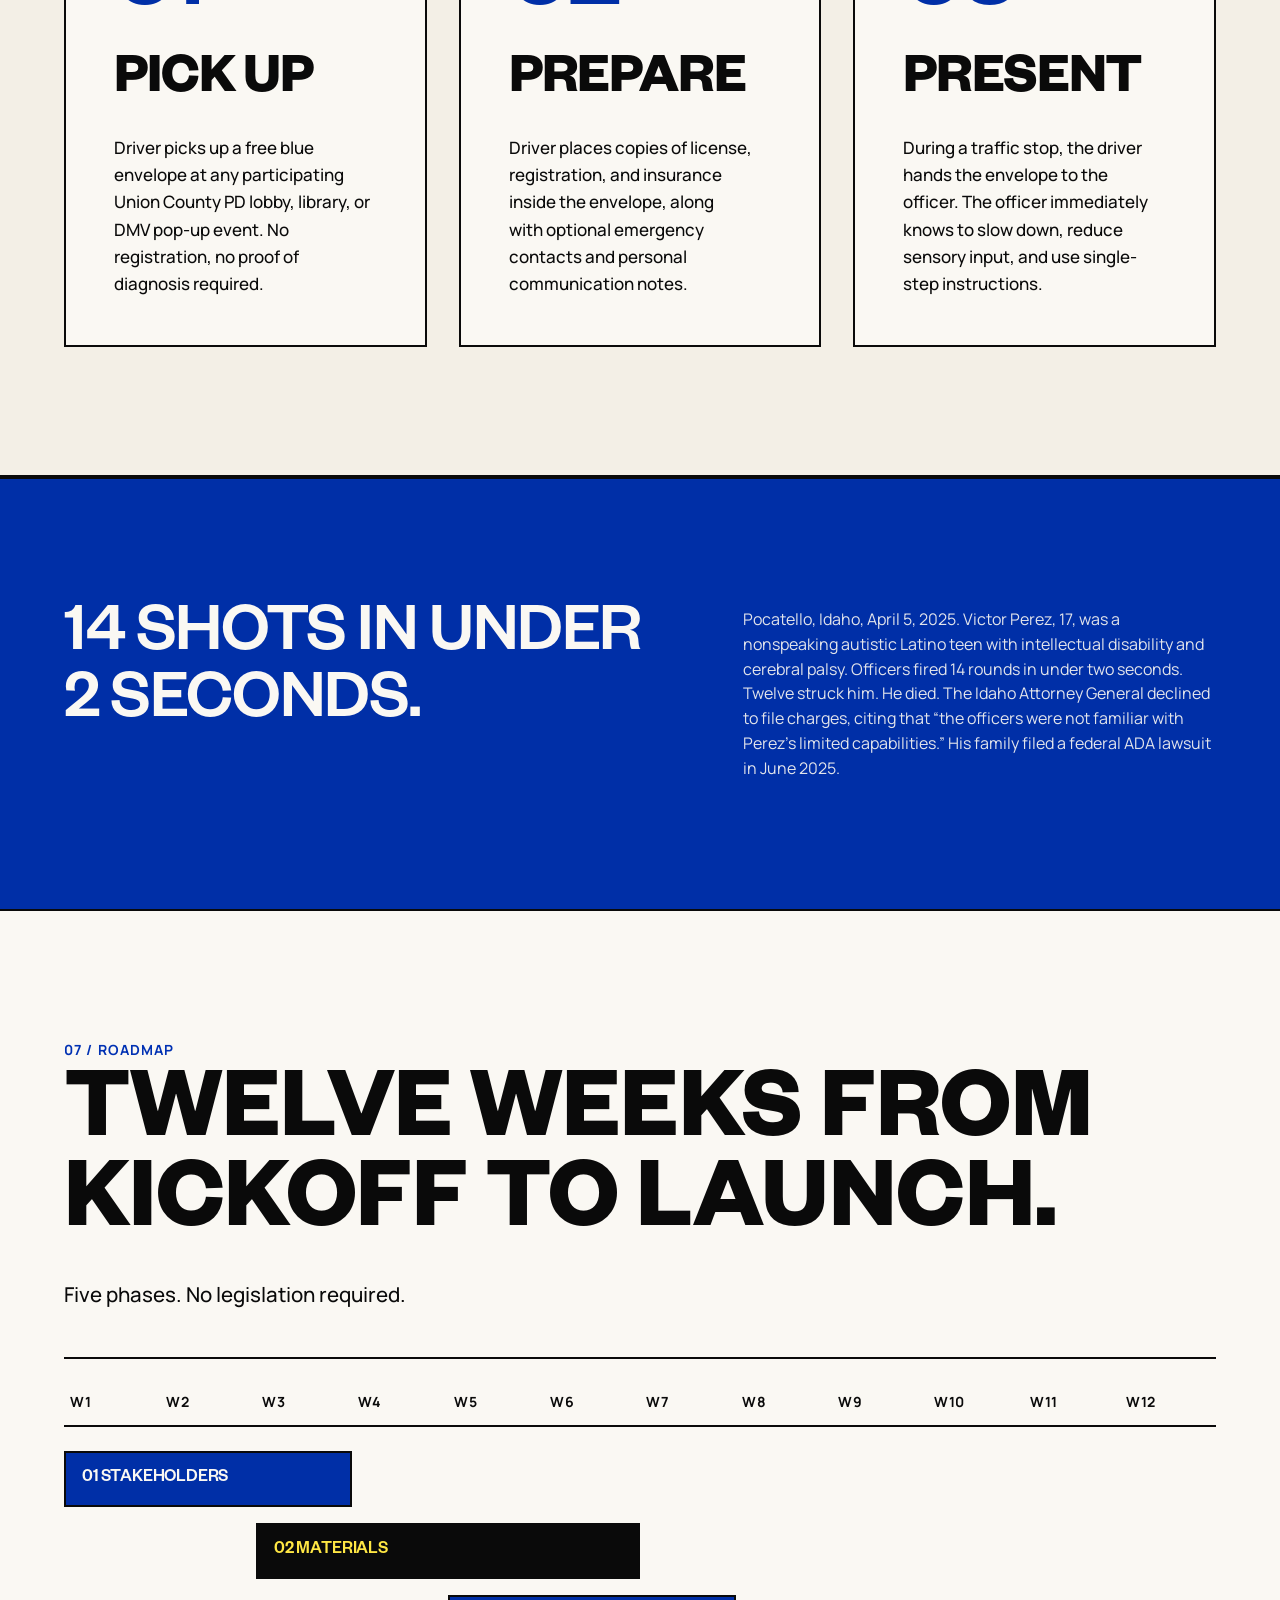
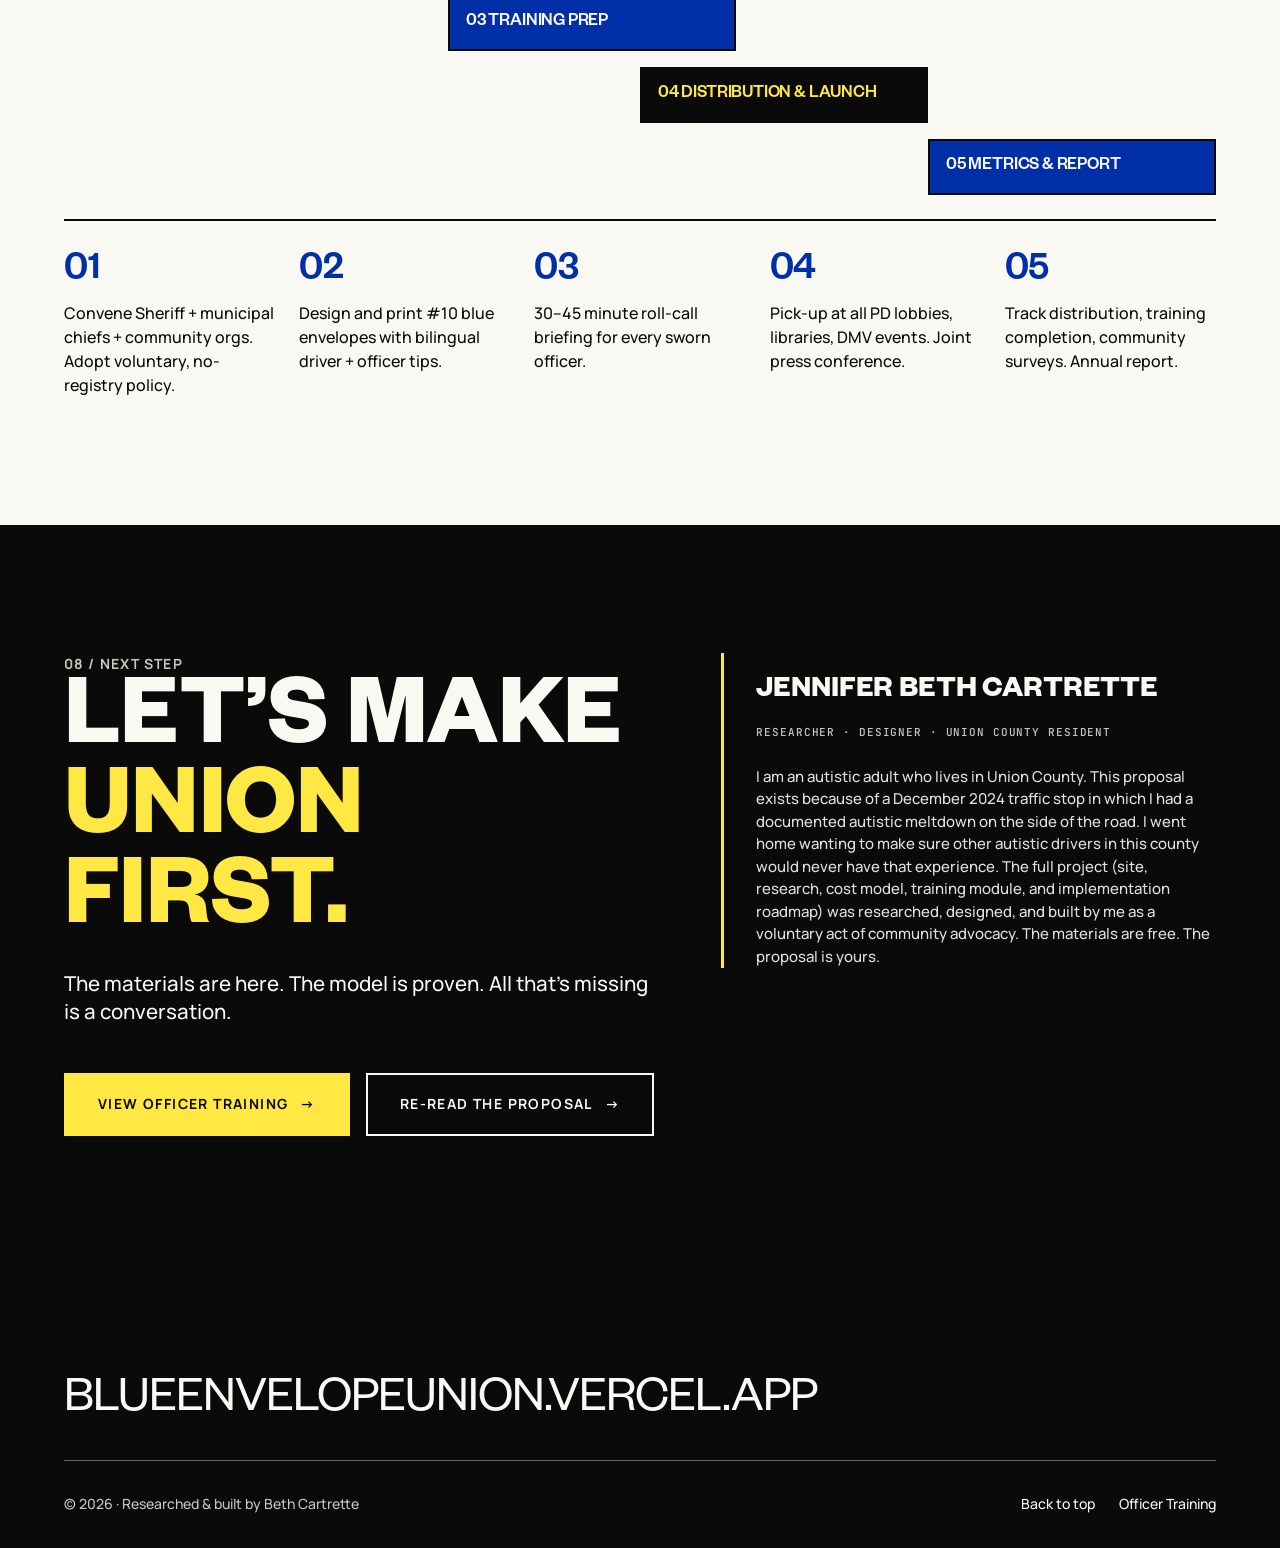
==== commit 1c10fd9a: "fix(website): nav wrapping, yellow-on-light contrast, em dashes - Nav items were wrapping to 2 lines" ====
--- a/website/index.html
+++ b/website/index.html
@@ -105,7 +105,7 @@
           <div class="object-text">
             <div class="eyebrow object-eyebrow">The Tool Itself</div>
             <h2 class="object-headline">It's just<br>an envelope.</h2>
-            <p class="object-body">A standard #10 blue envelope. On the front: the driver's license, registration, and insurance &mdash; plus brief notes for the officer. On the back: tips for both the driver and the officer about how to communicate during a stop. Free, voluntary, and self-contained. Nothing high-tech. Nothing expensive. Nothing that requires a database or registry.</p>
+            <p class="object-body">A standard #10 blue envelope. On the front: the driver's license, registration, and insurance, plus brief notes for the officer. On the back: tips for both the driver and the officer about how to communicate during a stop. Free, voluntary, and self-contained. Nothing high-tech. Nothing expensive. Nothing that requires a database or registry.</p>
             <p class="object-caption">A typical Blue Envelope as used in active state programs.</p>
           </div>
           <div class="object-image">
@@ -354,7 +354,7 @@
 
         <div class="cost-grid">
           <div class="cost-cell" data-animate>
-            <span class="cost-cell-eyebrow">Materials &mdash; Moderate Uptake Scenario</span>
+            <span class="cost-cell-eyebrow">Materials / Moderate Uptake Scenario</span>
             <span class="cost-cell-num blue">$611</span>
             <ul class="cost-breakdown">
               <li><span class="label">Envelopes (1,455 units + 20% spares = 1,746)</span><span class="amount">$611</span></li>
@@ -364,7 +364,7 @@
             </ul>
           </div>
           <div class="cost-cell" data-animate data-animate-delay="1">
-            <span class="cost-cell-eyebrow">Training &mdash; In-House Roll Call</span>
+            <span class="cost-cell-eyebrow">Training / In-House Roll Call</span>
             <span class="cost-cell-num ink">$25-$500</span>
             <ul class="cost-breakdown">
               <li><span class="label">Handouts (500 officers @ $0.05/page)</span><span class="amount">$25</span></li>
@@ -416,7 +416,7 @@
             14 shots in under 2 seconds.
           </p>
           <span class="pullquote-attribution">
-            &mdash; Pocatello, Idaho, April 5, 2025. Victor Perez, 17, was a nonspeaking autistic Latino teen with intellectual disability and cerebral palsy. Officers fired 14 rounds in under two seconds. Twelve struck him. He died. The Idaho Attorney General declined to file charges, citing that &ldquo;the officers were not familiar with Perez&rsquo;s limited capabilities.&rdquo; His family filed a federal ADA lawsuit in June 2025.
+            Pocatello, Idaho, April 5, 2025. Victor Perez, 17, was a nonspeaking autistic Latino teen with intellectual disability and cerebral palsy. Officers fired 14 rounds in under two seconds. Twelve struck him. He died. The Idaho Attorney General declined to file charges, citing that &ldquo;the officers were not familiar with Perez&rsquo;s limited capabilities.&rdquo; His family filed a federal ADA lawsuit in June 2025.
           </span>
         </div>
       </div>
@@ -513,7 +513,7 @@
             <div class="cta-block__author-name">Jennifer Beth Cartrette</div>
             <span class="cta-block__author-meta">Researcher &middot; Designer &middot; Union County Resident</span>
             <p class="cta-block__author-body">
-              I am an autistic adult who lives in Union County. This proposal exists because of a December 2024 traffic stop in which I had a documented autistic meltdown on the side of the road. I went home wanting to make sure other autistic drivers in this county would never have that experience. The full project &mdash; site, research, cost model, training module, and implementation roadmap &mdash; was researched, designed, and built by me as a voluntary act of community advocacy. The materials are free. The proposal is yours.
+              I am an autistic adult who lives in Union County. This proposal exists because of a December 2024 traffic stop in which I had a documented autistic meltdown on the side of the road. I went home wanting to make sure other autistic drivers in this county would never have that experience. The full project (site, research, cost model, training module, and implementation roadmap) was researched, designed, and built by me as a voluntary act of community advocacy. The materials are free. The proposal is yours.
             </p>
           </aside>
         </div>
--- a/website/styles.css
+++ b/website/styles.css
@@ -40,6 +40,7 @@
   --blue-deep: #001a5e;
   --blue-bright: #0046ff;
   --blue-light: #6fa0ff;
+  --blue-on-cream: #0031b3;
   --yellow: #ffe744;
   --red: #d62828;
 
@@ -222,8 +223,9 @@
 .nav-menu {
   list-style: none;
   display: flex;
-  gap: 32px;
+  gap: 24px;
   align-items: center;
+  flex-wrap: nowrap;
 }
 
 .nav-link {
@@ -235,6 +237,7 @@
   color: var(--ink);
   position: relative;
   padding: 4px 0;
+  white-space: nowrap;
 }
 
 .nav-link::after {
@@ -260,6 +263,7 @@
   font-weight: 700;
   text-transform: uppercase;
   letter-spacing: 0.08em;
+  white-space: nowrap;
   transition: all 0.2s;
 }
 
@@ -289,7 +293,7 @@
   background: var(--ink);
 }
 
-@media (max-width: 920px) {
+@media (max-width: 1100px) {
   .nav-menu { display: none; }
   .mobile-menu-toggle { display: flex; }
   .nav-menu.is-open {
@@ -343,7 +347,7 @@
   50% { opacity: 0.5; transform: scale(1.4); }
 }
 
-.hero-title { margin-bottom: 48px; word-break: keep-all; }
+.hero-title { margin-bottom: 32px; word-break: keep-all; }
 .hero-title .blue { color: var(--blue); display: block; }
 .hero-title .ink { color: var(--ink); display: block; }
 
@@ -501,11 +505,12 @@
 
 .stats-bar-item {
   padding: var(--space-4) var(--space-4);
+  padding-top: var(--space-4);
+  padding-bottom: var(--space-4);
   border-right: 2px solid var(--ink);
   display: flex;
   flex-direction: column;
   gap: var(--space-3);
-  min-height: 200px;
   justify-content: space-between;
   background: var(--cream);
   transition: all 0.3s var(--ease-out);
@@ -575,7 +580,7 @@
   font-family: var(--body);
   font-size: 14px;
   font-weight: 700;
-  color: var(--blue);
+  color: var(--blue-on-cream);
   letter-spacing: 0.08em;
   text-transform: uppercase;
   padding-top: 8px;
@@ -928,10 +933,17 @@
 
 /* UNION (the gap) */
 .union {
-  background: var(--ink);
-  color: var(--cream);
-  border-bottom: 2px solid var(--ink);
-}
+  background: #0a0a0a;
+  color: #faf8f3;
+  border-bottom: 2px solid #0a0a0a;
+}
+.union .section-title,
+.union h2,
+.union h3,
+.union .union-headline,
+.union .union-cell-label,
+.union .section-intro { color: #faf8f3; }
+.union .union-cell-num { color: #ffe744; }
 
 .union .section-num { color: var(--gray-light); border-color: var(--cream); }
 .union .section-title,
@@ -2094,7 +2106,7 @@
   font-family: var(--display);
   font-size: clamp(14px, 1.4vw, 20px);
   text-transform: uppercase;
-  color: var(--cream);
+  color: #faf8f3;
   letter-spacing: -0.01em;
   white-space: nowrap;
   overflow: hidden;
@@ -2102,9 +2114,9 @@
 }
 
 .roadmap-bar.phase-1 { background: var(--blue); grid-column: 1 / span 3; }
-.roadmap-bar.phase-2 { background: var(--ink);  grid-column: 3 / span 4; }
+.roadmap-bar.phase-2 { background: #0a0a0a; border-color: #0a0a0a; grid-column: 3 / span 4; }
 .roadmap-bar.phase-3 { background: var(--blue); grid-column: 5 / span 3; }
-.roadmap-bar.phase-4 { background: var(--ink);  grid-column: 7 / span 3; }
+.roadmap-bar.phase-4 { background: #0a0a0a; border-color: #0a0a0a; grid-column: 7 / span 3; }
 .roadmap-bar.phase-5 { background: var(--blue); grid-column: 10 / span 3; }
 
 .roadmap-bar.phase-2 .bar-title,
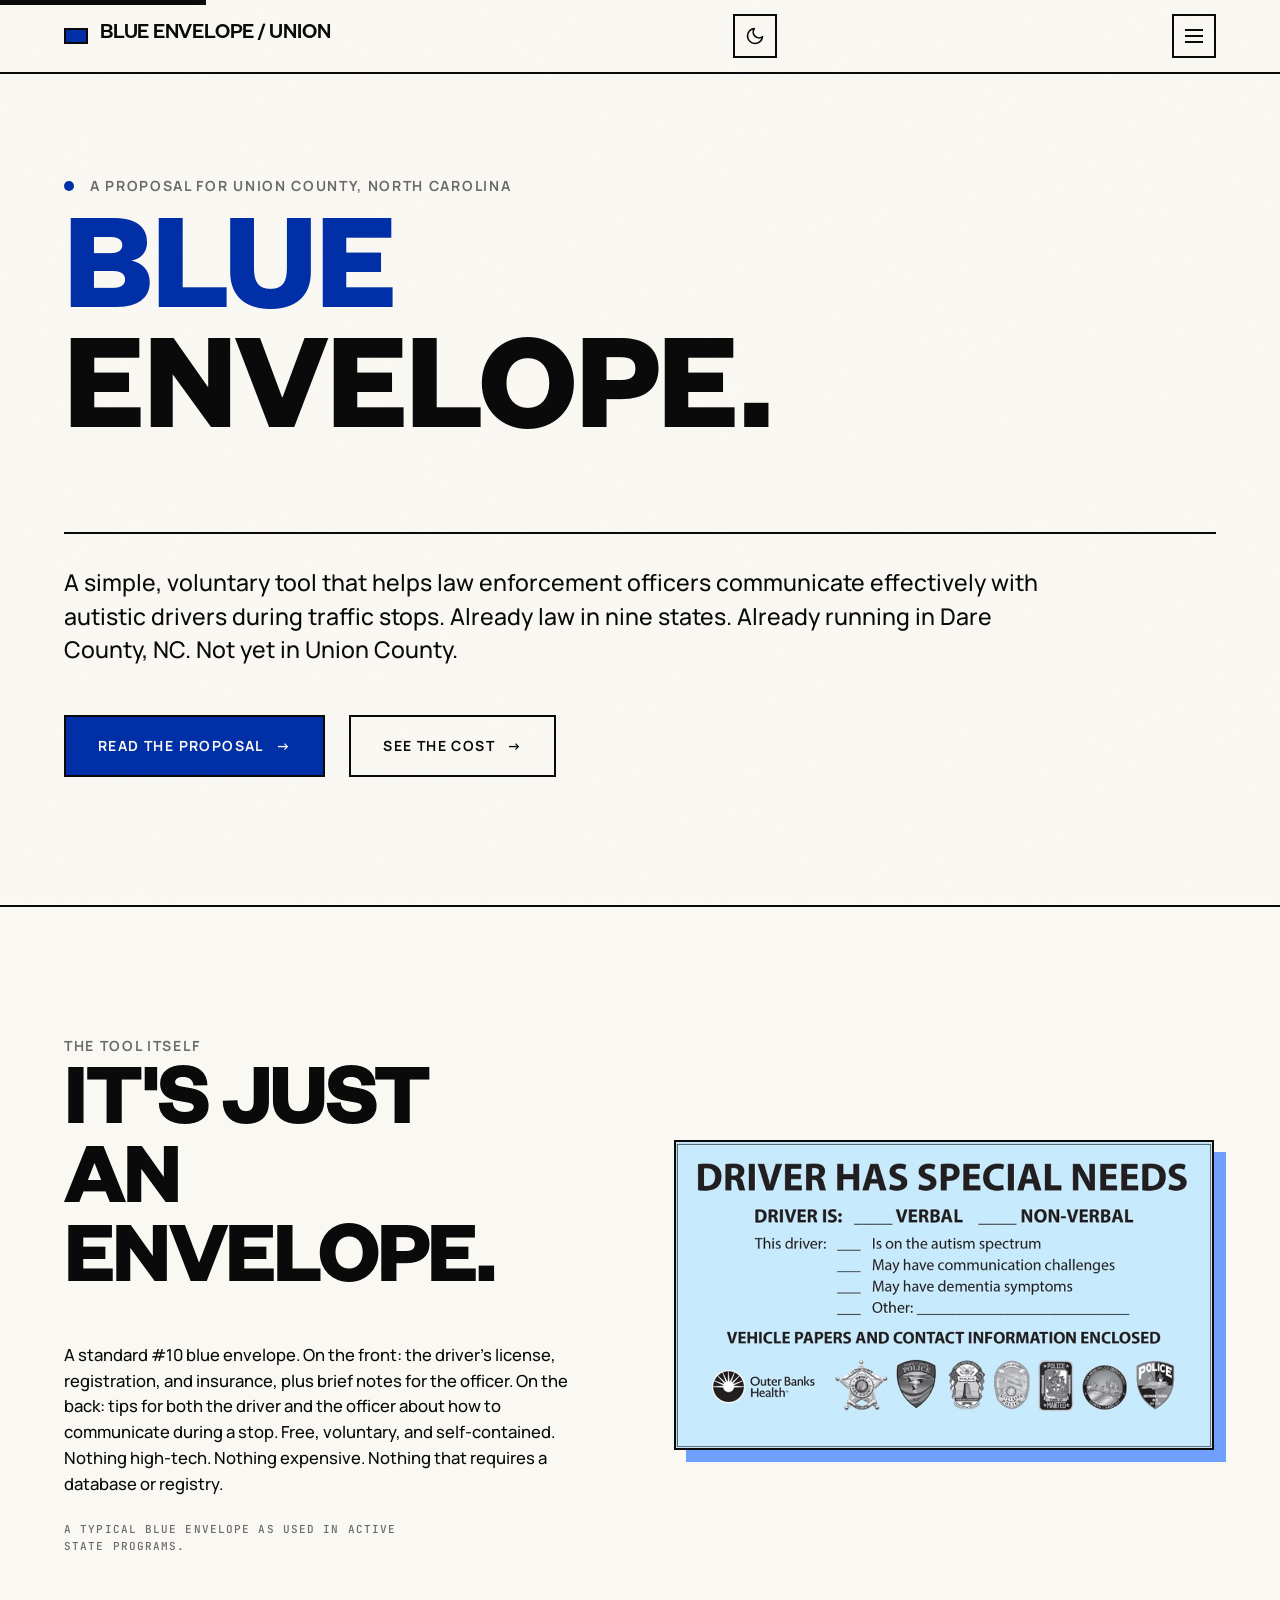
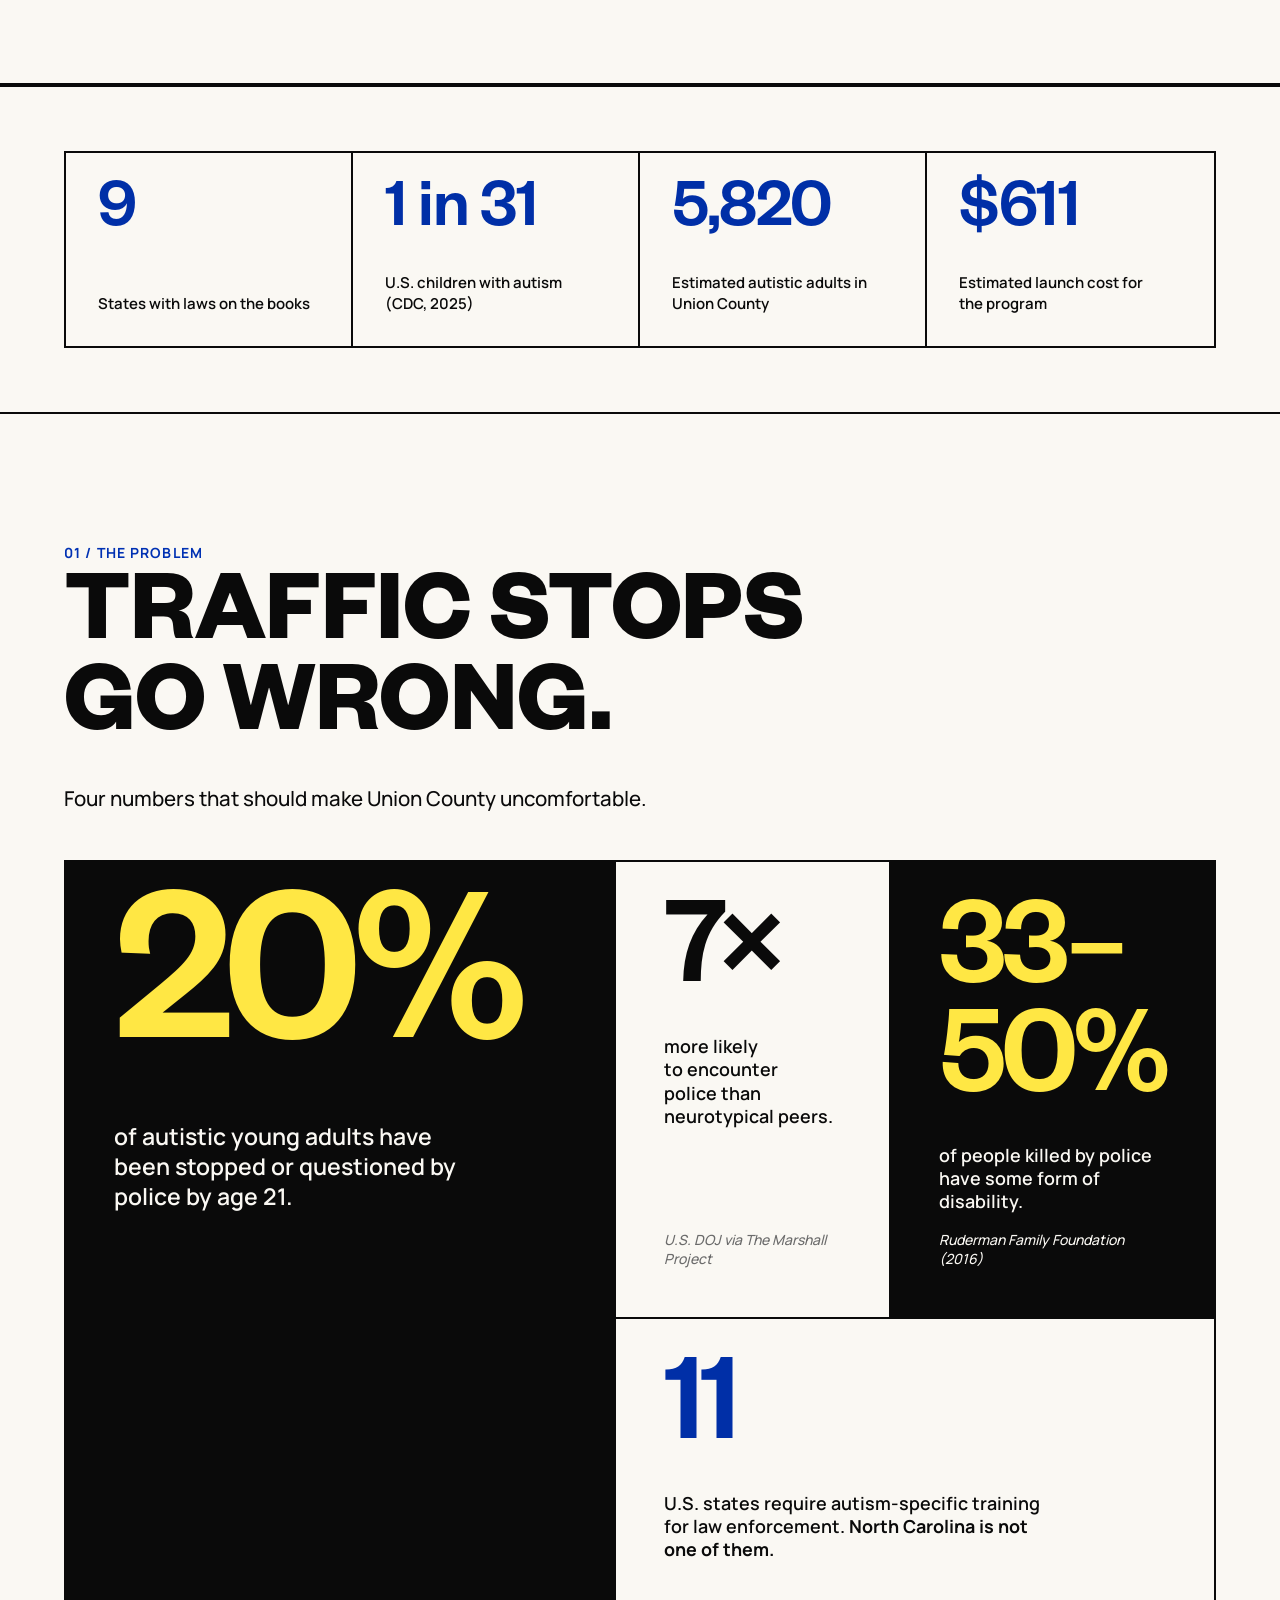
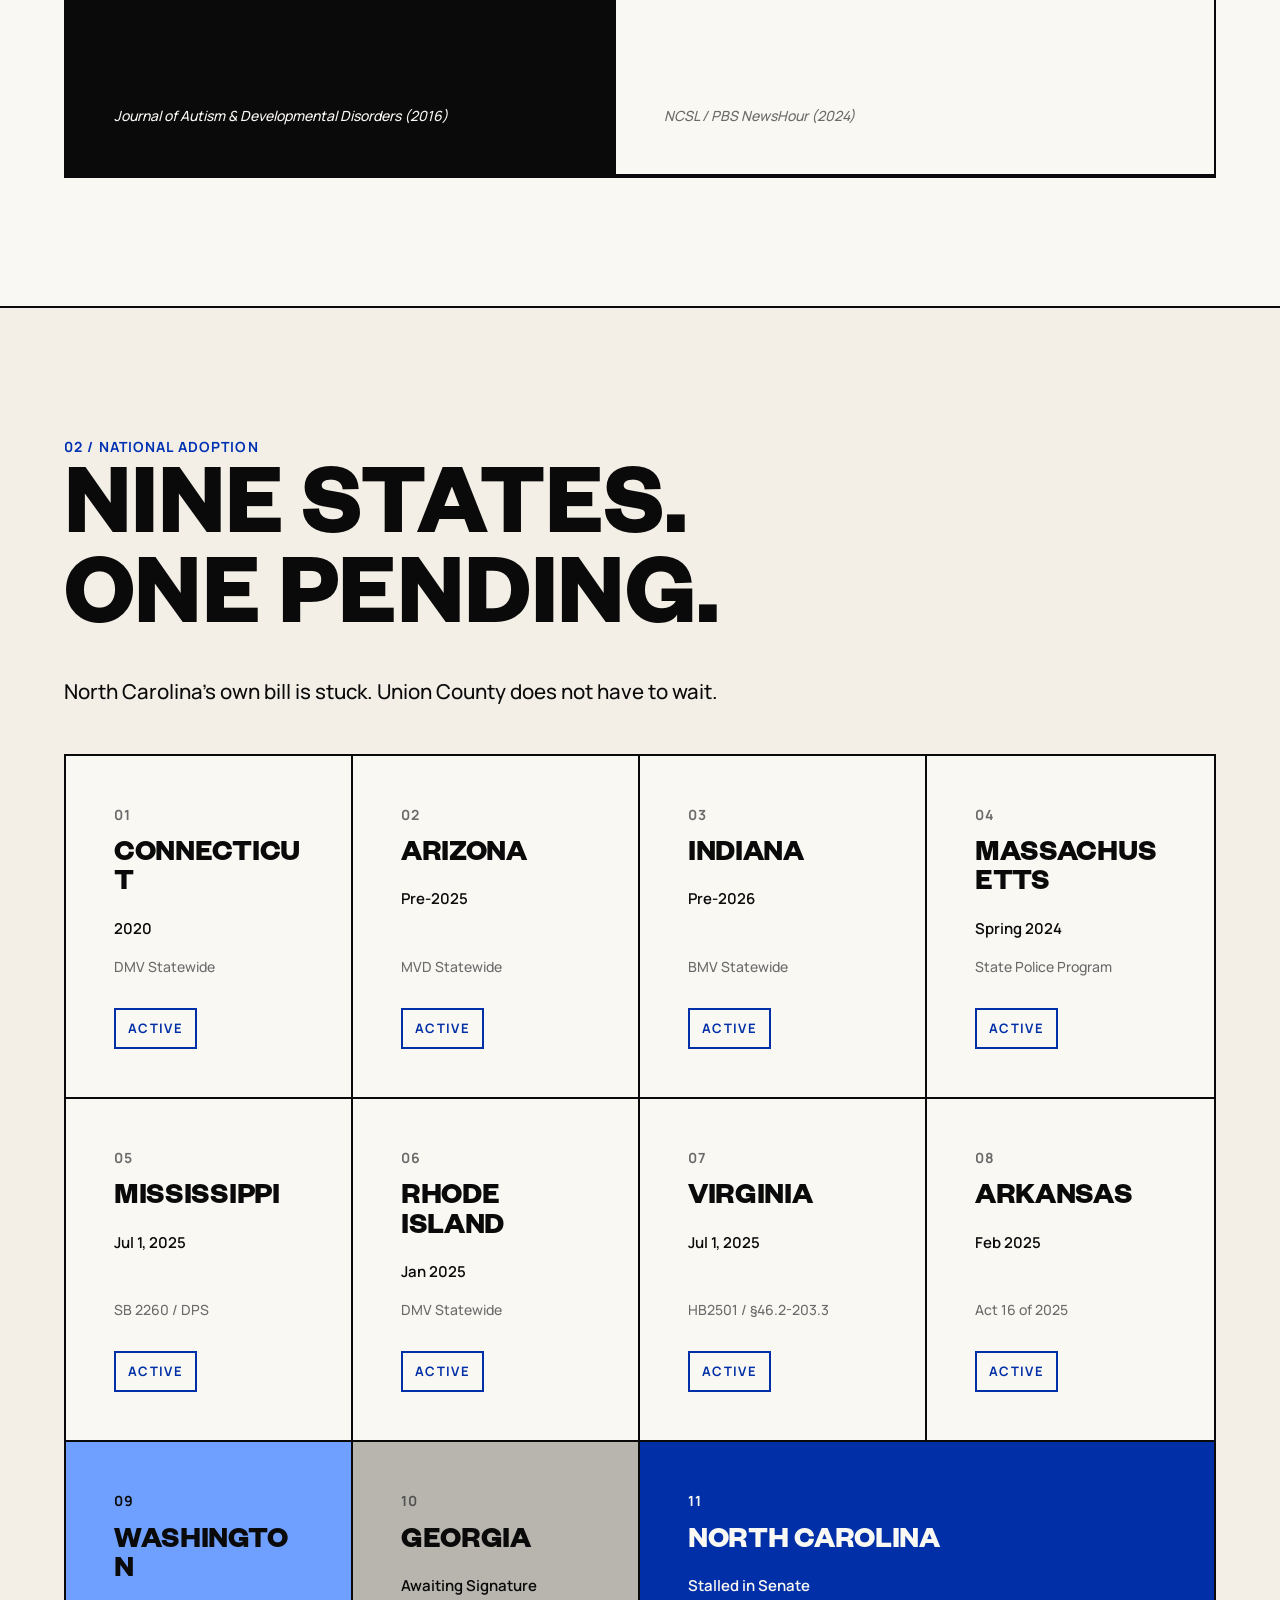
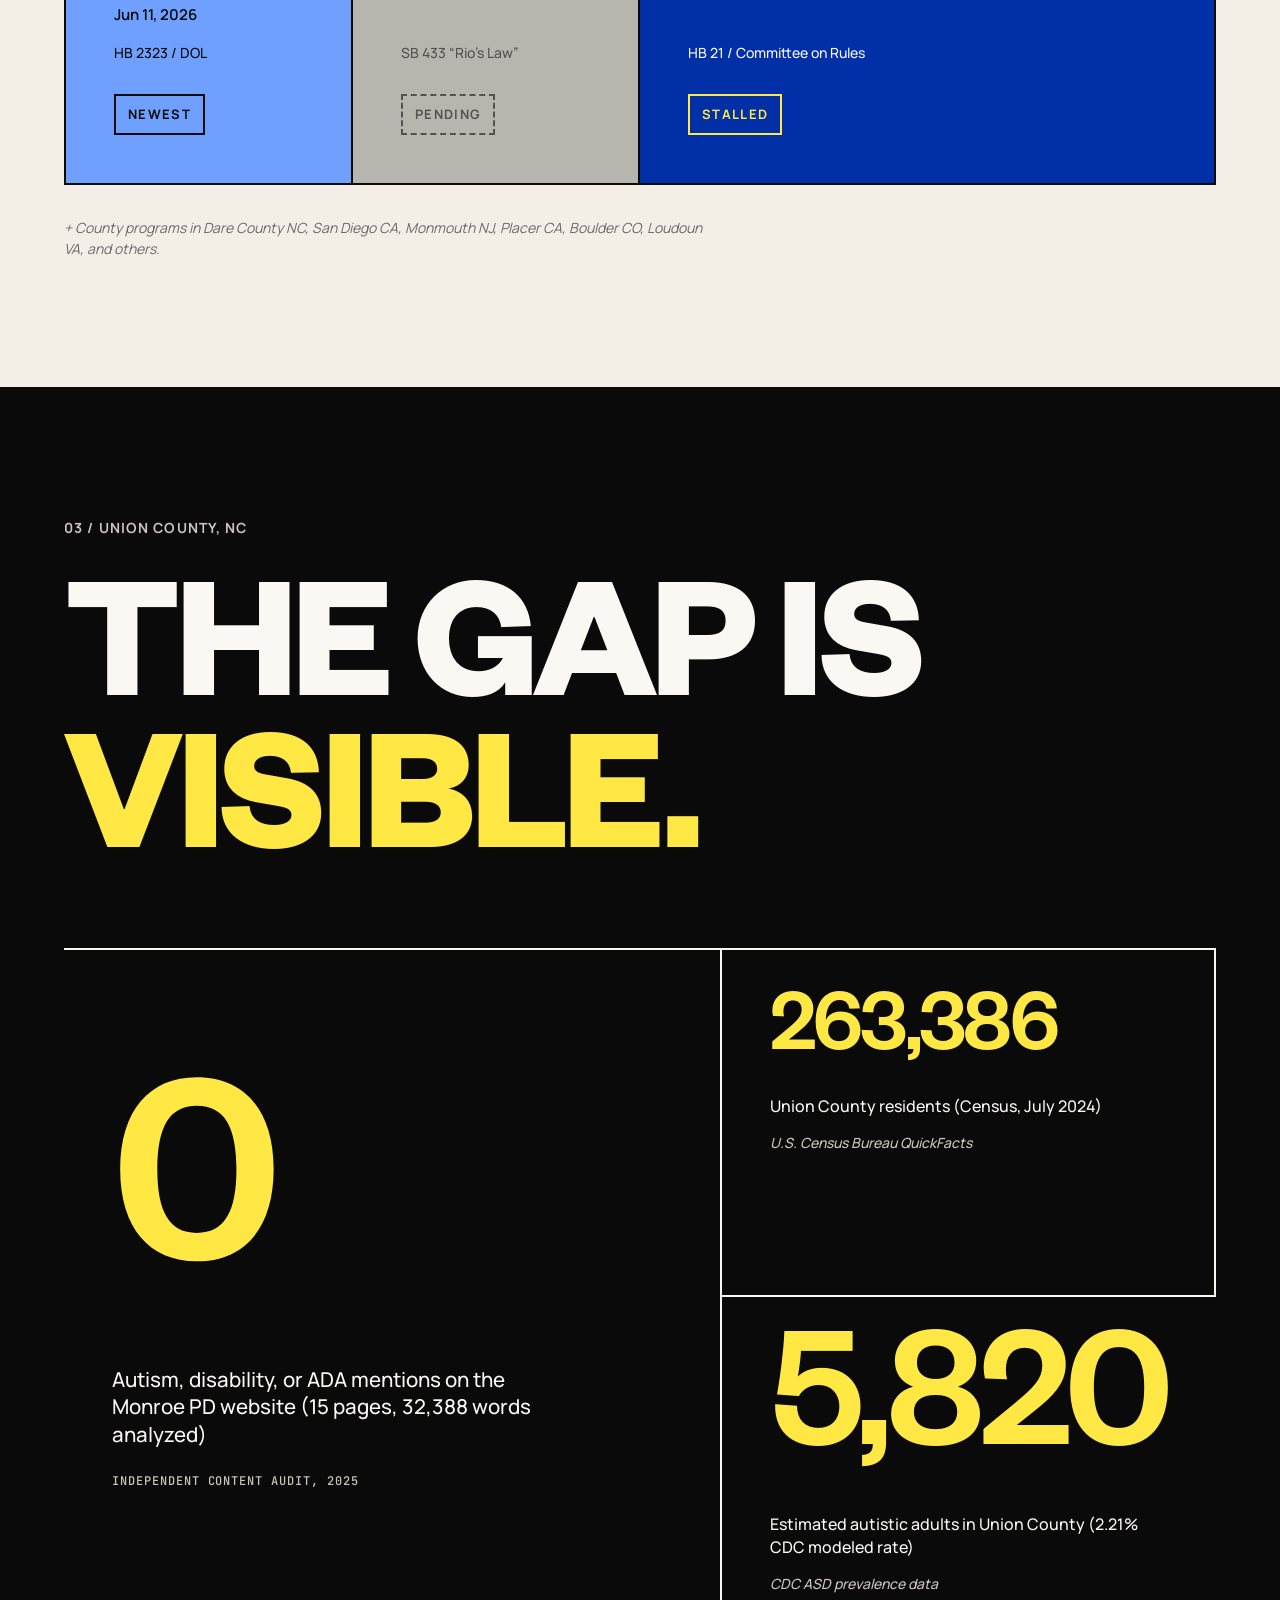
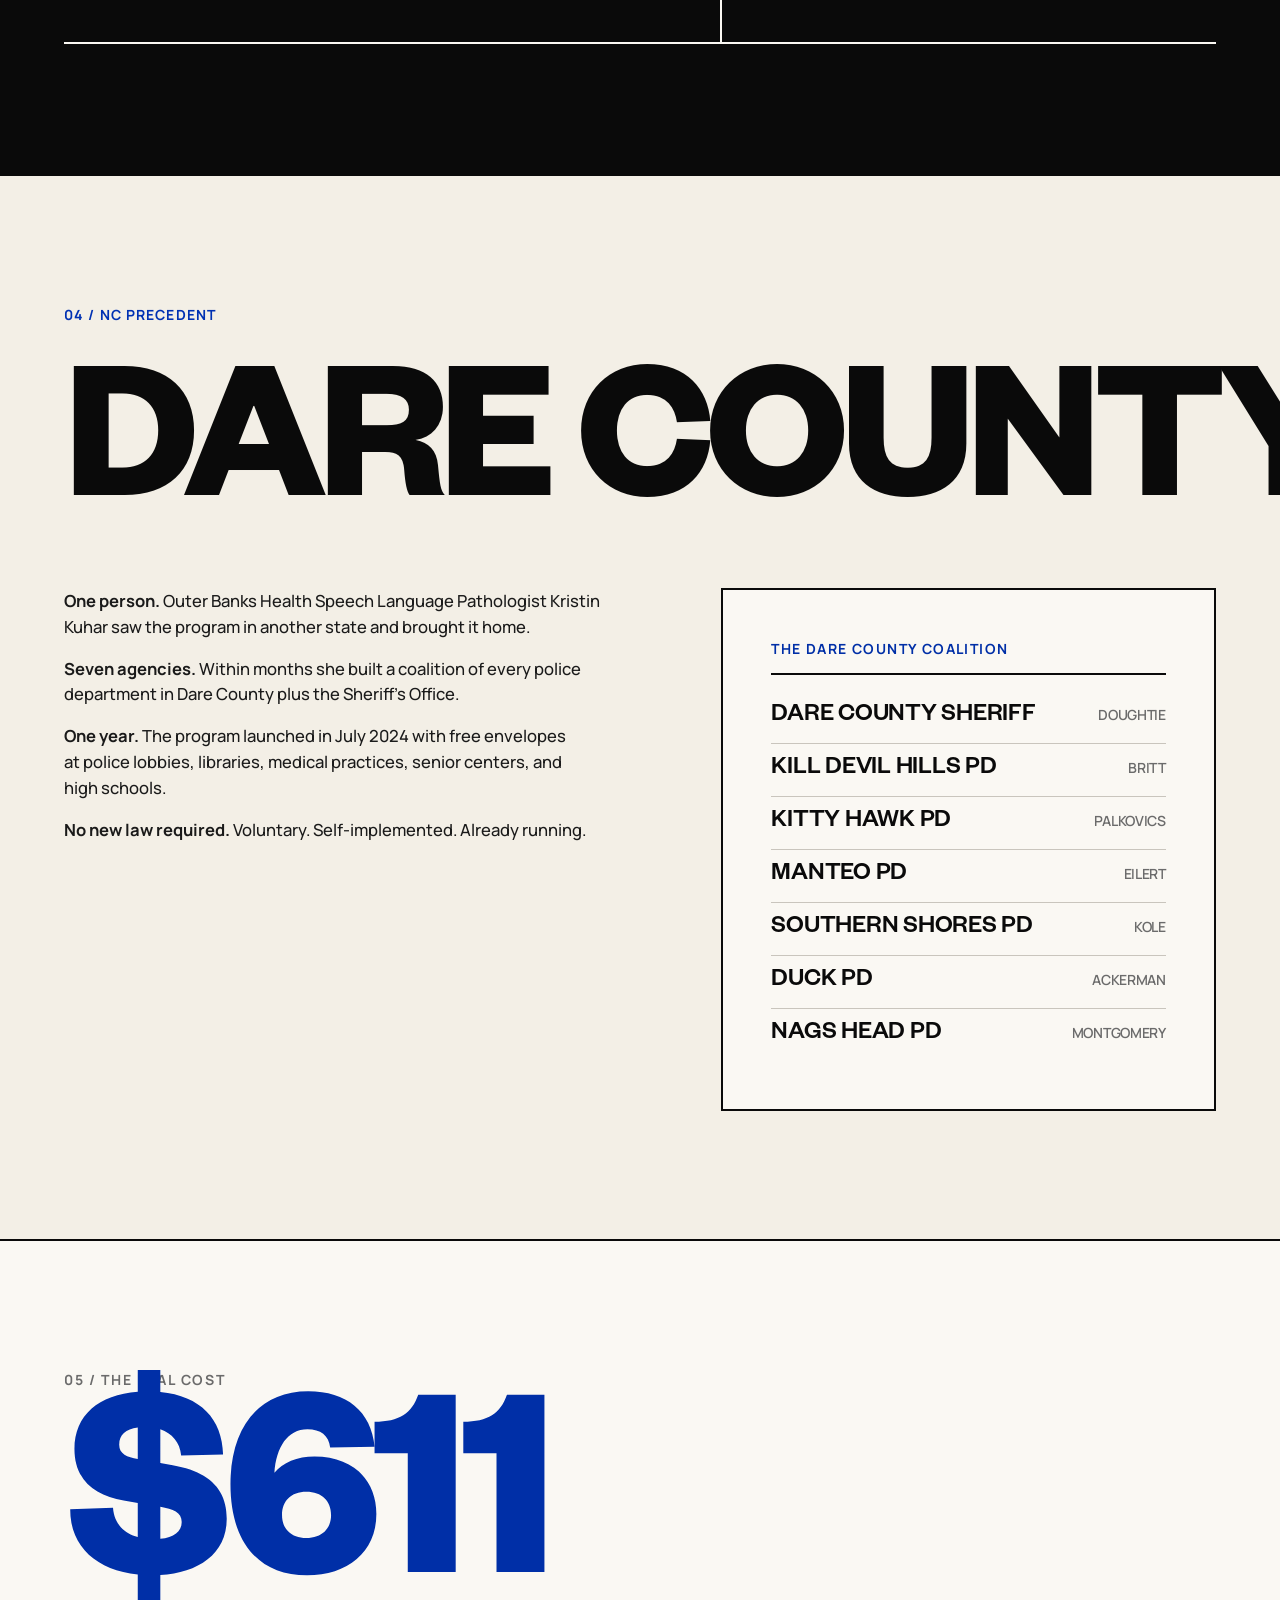
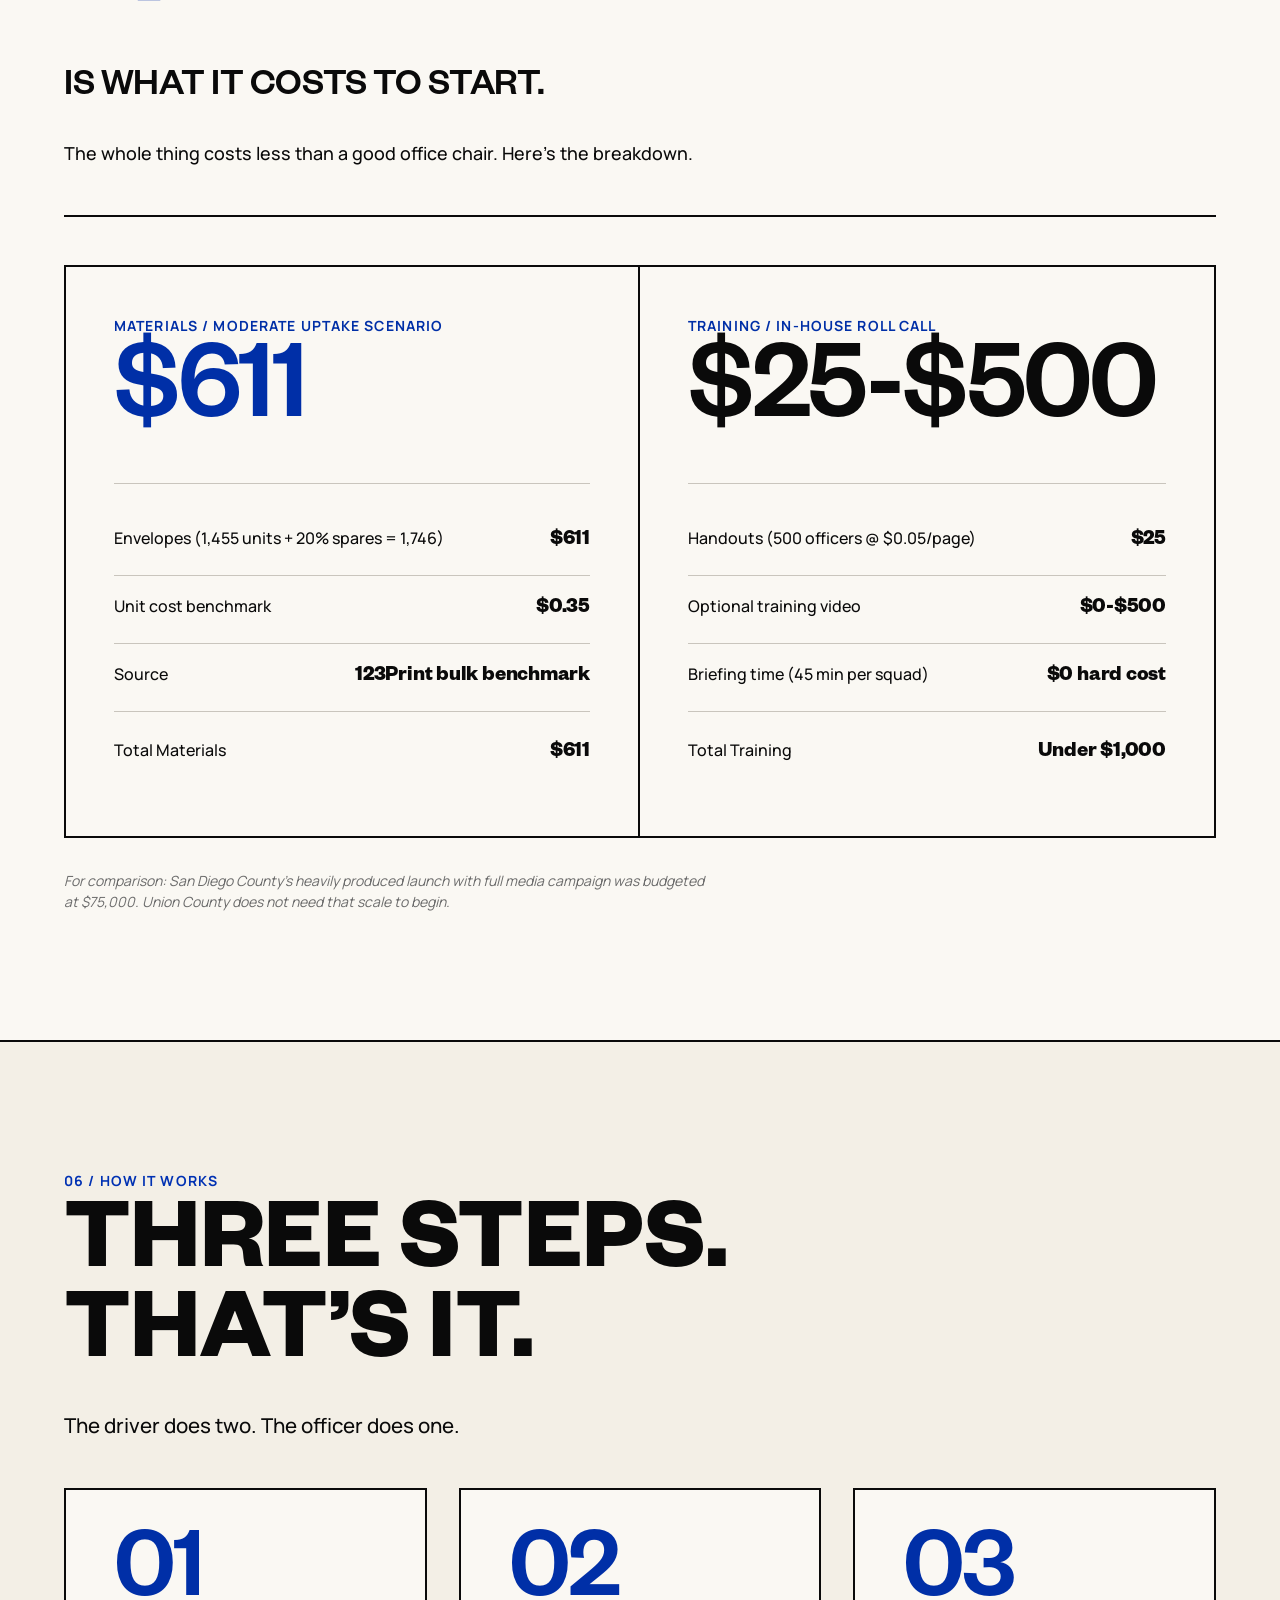
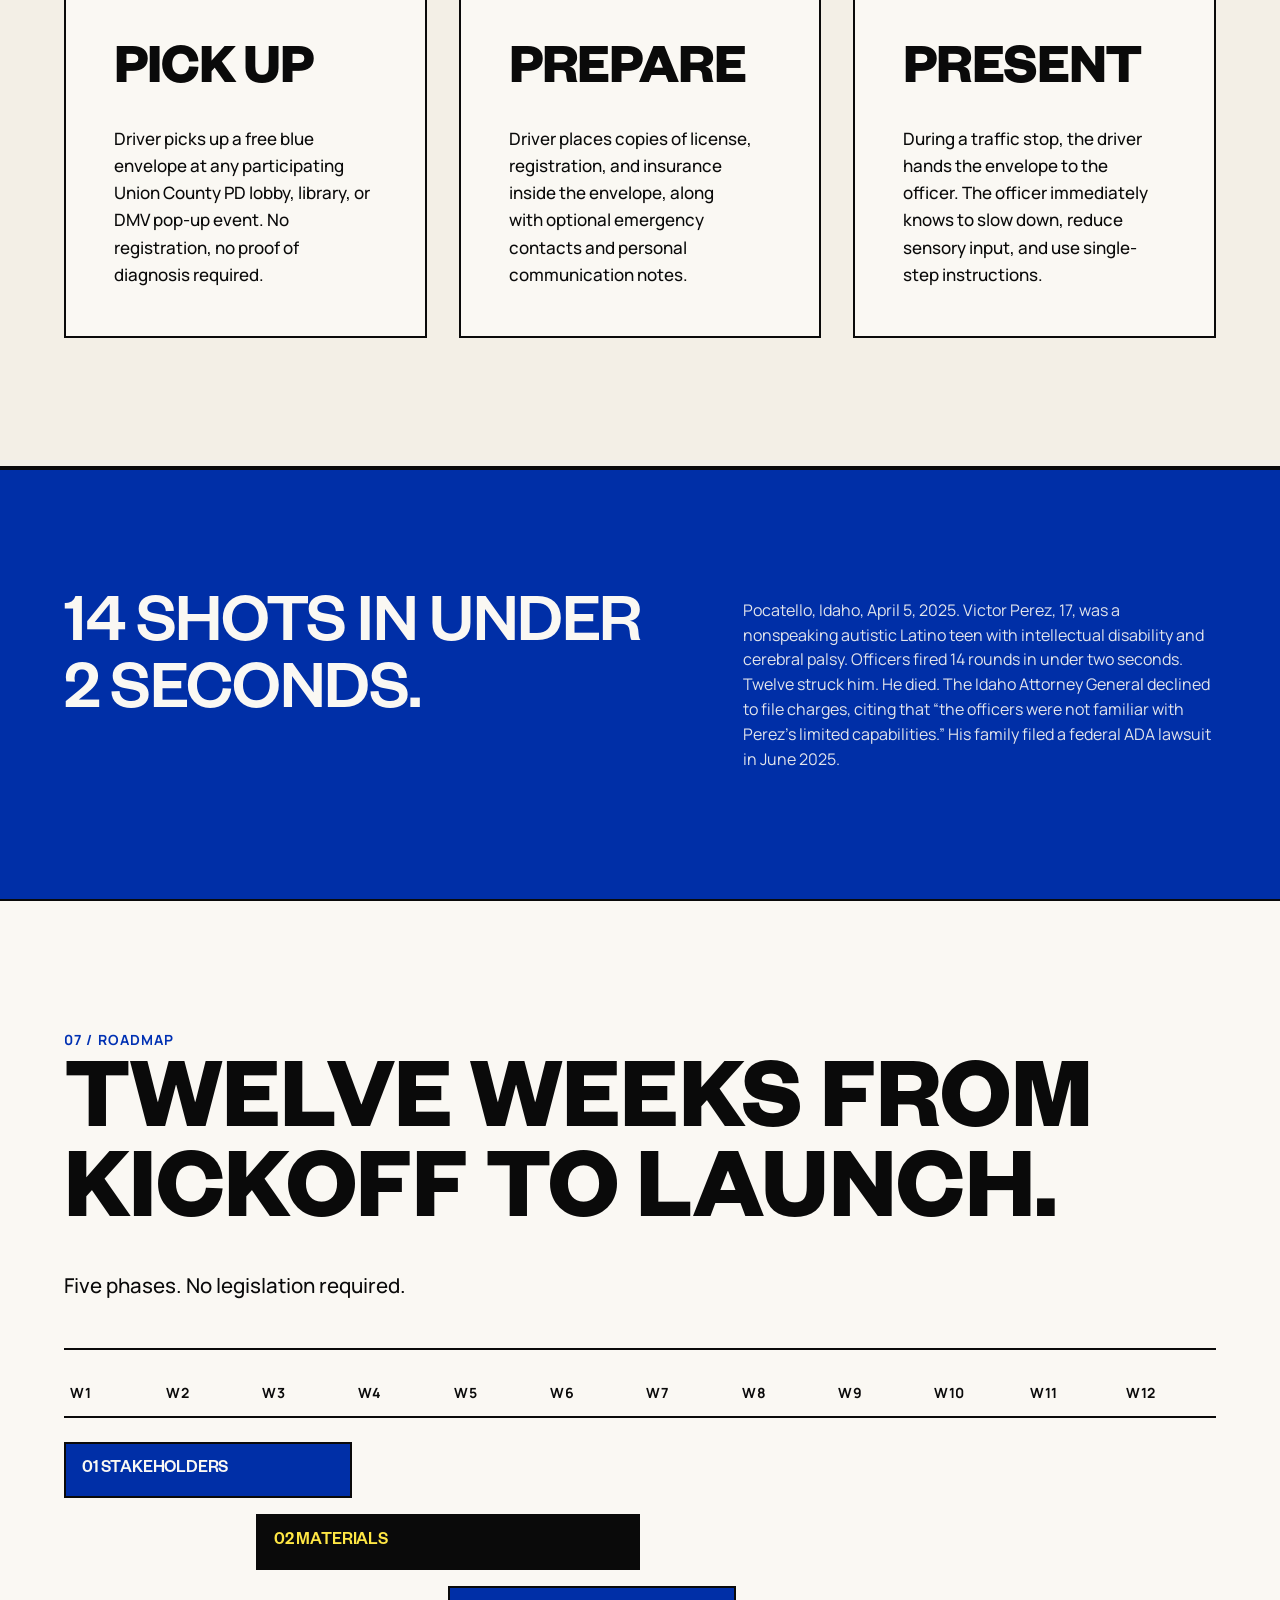
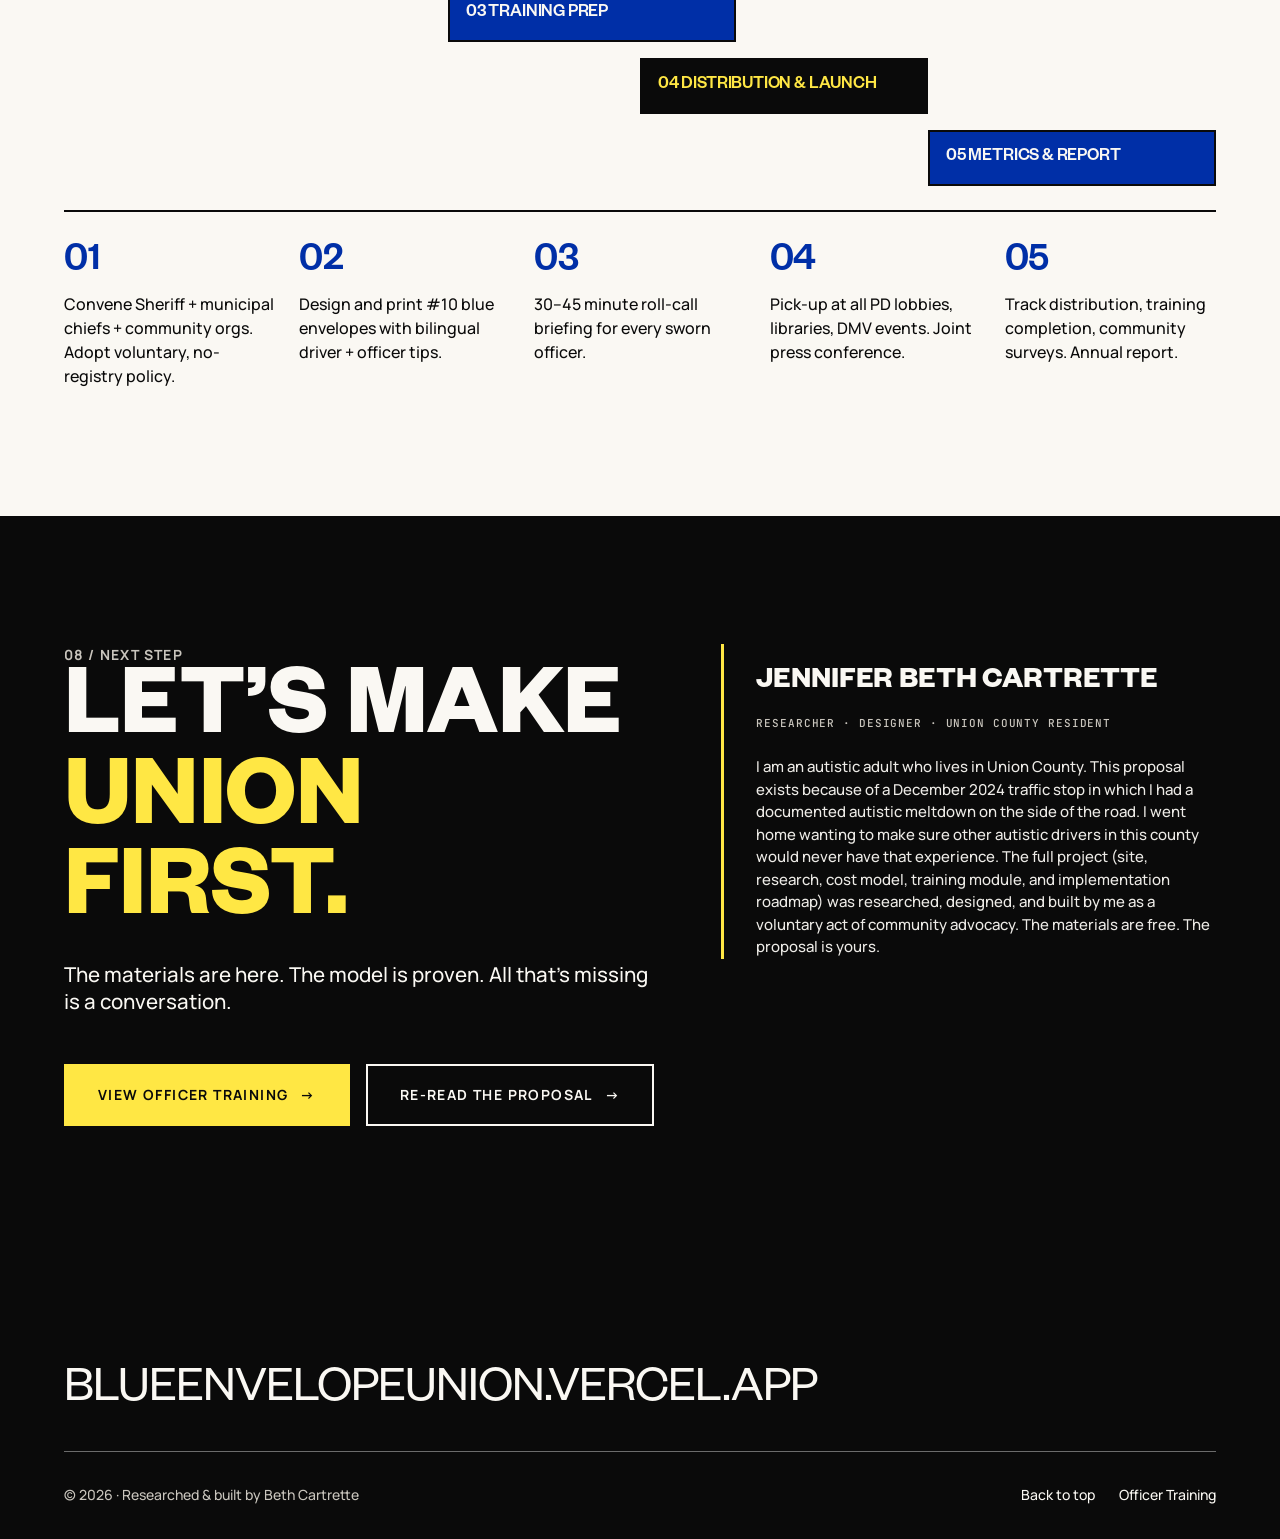
==== commit a45c4b8a: "fix(a11y): nav wrapping, yellow-on-cream contrast, states layout, coral 50% card Six accessibility +" ====
--- a/website/index.html
+++ b/website/index.html
@@ -19,7 +19,7 @@
   <link rel="preconnect" href="https://fonts.gstatic.com" crossorigin>
   <link href="https://fonts.googleapis.com/css2?family=Manrope:wght@400;500;600;700;800&family=JetBrains+Mono:wght@400;500;600&display=swap" rel="stylesheet">
 
-  <link rel="stylesheet" href="styles.css?v=29">
+  <link rel="stylesheet" href="styles.css?v=30">
 
   <!-- Set theme before paint to prevent flash -->
   <script>
--- a/website/styles.css
+++ b/website/styles.css
@@ -210,6 +210,8 @@
   display: flex;
   align-items: center;
   gap: 12px;
+  white-space: nowrap;
+  flex-shrink: 0;
 }
 
 .logo-mark {
@@ -223,10 +225,12 @@
 .nav-menu {
   list-style: none;
   display: flex;
-  gap: 24px;
+  gap: 20px;
   align-items: center;
   flex-wrap: nowrap;
 }
+
+.nav-menu li { white-space: nowrap; }
 
 .nav-link {
   font-family: var(--body);
@@ -293,7 +297,7 @@
   background: var(--ink);
 }
 
-@media (max-width: 1100px) {
+@media (max-width: 1280px) {
   .nav-menu { display: none; }
   .mobile-menu-toggle { display: flex; }
   .nav-menu.is-open {
@@ -697,11 +701,20 @@
 /* Remove bottom border on last row — 11 cards = 2 full rows + 3 in last row */
 .state-card:nth-last-child(-n+3) { border-bottom: none; }
 
+/* NC is card 11 (last) — make it span the empty 12th slot so the grid fills cleanly.
+   Prevents the "random empty block" in the bottom-right. */
+.state-card.nc {
+  grid-column: span 2;
+  border-right: none;
+}
+
 @media (max-width: 1200px) {
   .states-card-grid { grid-template-columns: repeat(3, 1fr); }
   .state-card:nth-child(4n) { border-right: 2px solid var(--ink); }
   .state-card:nth-child(3n) { border-right: none; }
   .state-card:nth-last-child(-n+3) { border-bottom: none; }
+  /* Reset span at 3-col layout — 11 cards = 3+3+3+2, NC is card 11, no empty slot */
+  .state-card.nc { grid-column: auto; }
 }
 
 @media (max-width: 768px) {
@@ -730,12 +743,15 @@
 
 .state-card-name {
   font-family: var(--display);
-  font-size: clamp(32px, 3.2vw, 48px);
-  line-height: 0.9;
+  font-size: clamp(26px, 2.4vw, 36px);
+  line-height: 0.95;
   letter-spacing: -0.01em;
   text-transform: uppercase;
   color: var(--ink);
   margin: 0;
+  word-break: break-word;
+  overflow-wrap: anywhere;
+  hyphens: auto;
 }
 
 .state-card-date {
@@ -932,24 +948,30 @@
 }
 
 /* UNION (the gap) */
+/* UNION SECTION — hardcoded dark in ALL modes (theme-independent).
+   Yellow-on-cream fails WCAG contrast, so this section is an "inversion moment"
+   that stays dark regardless of light/dark/OS-preference. Do NOT use var(--ink),
+   var(--cream), etc. here — those flip with the theme and break the contrast lock. */
 .union {
-  background: #0a0a0a;
-  color: #faf8f3;
-  border-bottom: 2px solid #0a0a0a;
+  background: #0a0a0a !important;
+  color: #faf8f3 !important;
+  border-bottom: 2px solid #0a0a0a !important;
 }
 .union .section-title,
 .union h2,
 .union h3,
 .union .union-headline,
 .union .union-cell-label,
-.union .section-intro { color: #faf8f3; }
-.union .union-cell-num { color: #ffe744; }
-
-.union .section-num { color: var(--gray-light); border-color: var(--cream); }
-.union .section-title,
-.union h2,
-.union h3 { color: var(--cream); }
-.union .section-intro { color: var(--cream); }
+.union .section-intro,
+.union .lead-line { color: #faf8f3 !important; }
+.union .union-cell-num { color: #ffe744 !important; }
+.union .section-num { color: #c9c5bd !important; border-color: #faf8f3 !important; }
+.union-cell {
+  border-right-color: #faf8f3 !important;
+  border-bottom-color: #faf8f3 !important;
+}
+.union .union-cell-source { color: #c9c5bd !important; }
+.union-grid { border-top-color: #faf8f3 !important; }
 
 .union-headline {
   font-family: var(--display);
@@ -1304,12 +1326,13 @@
   color: var(--ink-soft);
 }
 
-/* CTA BLOCK */
+/* CTA BLOCK — hardcoded dark in ALL modes (same inversion-moment rule as .union).
+   Do NOT use var(--ink)/var(--cream) here — those flip with the theme. */
 .cta-block {
-  background: var(--ink);
-  color: var(--cream);
+  background: #0a0a0a !important;
+  color: #faf8f3 !important;
   padding: var(--pad-section) 0;
-  border-bottom: 2px solid var(--ink);
+  border-bottom: 2px solid #0a0a0a !important;
 }
 
 @media (max-width: 768px) {
@@ -1317,9 +1340,10 @@
 }
 
 .cta-block h2,
-.cta-block .section-title { color: var(--cream); }
-.cta-block .yellow { color: var(--yellow); }
-.cta-block .section-intro { color: var(--cream); }
+.cta-block .section-title { color: #faf8f3 !important; }
+.cta-block .yellow { color: #ffe744 !important; }
+.cta-block .section-intro,
+.cta-block .lead-line { color: #faf8f3 !important; }
 
 .cta-buttons {
   display: flex;
@@ -1328,19 +1352,24 @@
   flex-wrap: wrap;
 }
 
-.cta-block .btn { border-color: var(--cream); color: var(--cream); }
-.cta-block .btn-primary { background: var(--yellow); color: var(--ink); border-color: var(--yellow); }
+/* Yellow button on DARK bg: yellow #ffe744 + ink text #0a0a0a = 14.8:1 contrast ✓ */
+.cta-block .btn { border-color: #faf8f3 !important; color: #faf8f3 !important; }
+.cta-block .btn-primary {
+  background: #ffe744 !important;
+  color: #0a0a0a !important;
+  border-color: #ffe744 !important;
+}
 
 .cta-block .btn-primary:hover {
-  background: var(--cream);
-  color: var(--ink);
-  box-shadow: 6px 6px 0 var(--yellow);
+  background: #faf8f3 !important;
+  color: #0a0a0a !important;
+  box-shadow: 6px 6px 0 #ffe744 !important;
 }
 
 .cta-block .btn-secondary:hover {
-  background: var(--cream);
-  color: var(--ink);
-  box-shadow: 6px 6px 0 var(--yellow);
+  background: #faf8f3 !important;
+  color: #0a0a0a !important;
+  box-shadow: 6px 6px 0 #ffe744 !important;
 }
 
 .cta-block .container > .section-header-flat {
@@ -1358,7 +1387,7 @@
 }
 
 .cta-block__author {
-  border-left: 3px solid var(--yellow);
+  border-left: 3px solid #ffe744;
   padding-left: var(--space-4);
   padding-top: var(--space-3);
 }
@@ -1368,7 +1397,7 @@
   font-weight: 700;
   font-size: clamp(24px, 2.4vw, 36px);
   text-transform: uppercase;
-  color: var(--cream);
+  color: #faf8f3 !important;
   line-height: 1;
   margin-bottom: var(--space-2);
   letter-spacing: -0.005em;
@@ -1379,7 +1408,7 @@
   font-size: 11px;
   text-transform: uppercase;
   letter-spacing: 0.08em;
-  color: var(--gray-light);
+  color: #c9c5bd !important;
   margin-bottom: var(--space-3);
   display: block;
 }
@@ -1387,8 +1416,8 @@
 .cta-block__author-body {
   font-size: 15px;
   line-height: 1.5;
-  color: var(--cream);
-  opacity: 0.9;
+  color: #faf8f3 !important;
+  opacity: 0.95;
 }
 
 /* FOOTER */
@@ -1688,15 +1717,15 @@
   text-wrap: pretty;
 }
 
-/* Dark-section override — used on union, cta-block */
+/* Dark-section override — used on union, cta-block (theme-independent) */
 .union .section-header-flat .section-num,
 .cta-block .section-header-flat .section-num {
-  color: var(--gray-light);
+  color: #c9c5bd !important;
 }
 
 .union .section-header-flat .lead-line,
 .cta-block .section-header-flat .lead-line {
-  color: var(--cream);
+  color: #faf8f3 !important;
 }
 
 /* PROBLEM ASYMMETRIC GRID */
@@ -1762,9 +1791,11 @@
   color: var(--blue);
 }
 
-/* DANGER stat — red background, cream text, yellow number */
+/* DANGER stat — matches other stat cells (removed red, was visually jarring
+   and failed contrast with yellow-on-red). Uses ink bg + yellow num to emphasize
+   without breaking the palette. */
 .problem-grid .stat-cell.danger-stat {
-  background: var(--red);
+  background: var(--ink);
   color: var(--cream);
 }
 .problem-grid .stat-cell.danger-stat .stat-num { color: var(--yellow); }
@@ -1773,7 +1804,7 @@
   color: var(--cream);
 }
 .problem-grid .stat-cell.danger-stat:hover {
-  background: var(--ink);
+  background: var(--blue);
 }
 
 /* Remove right border on last col */
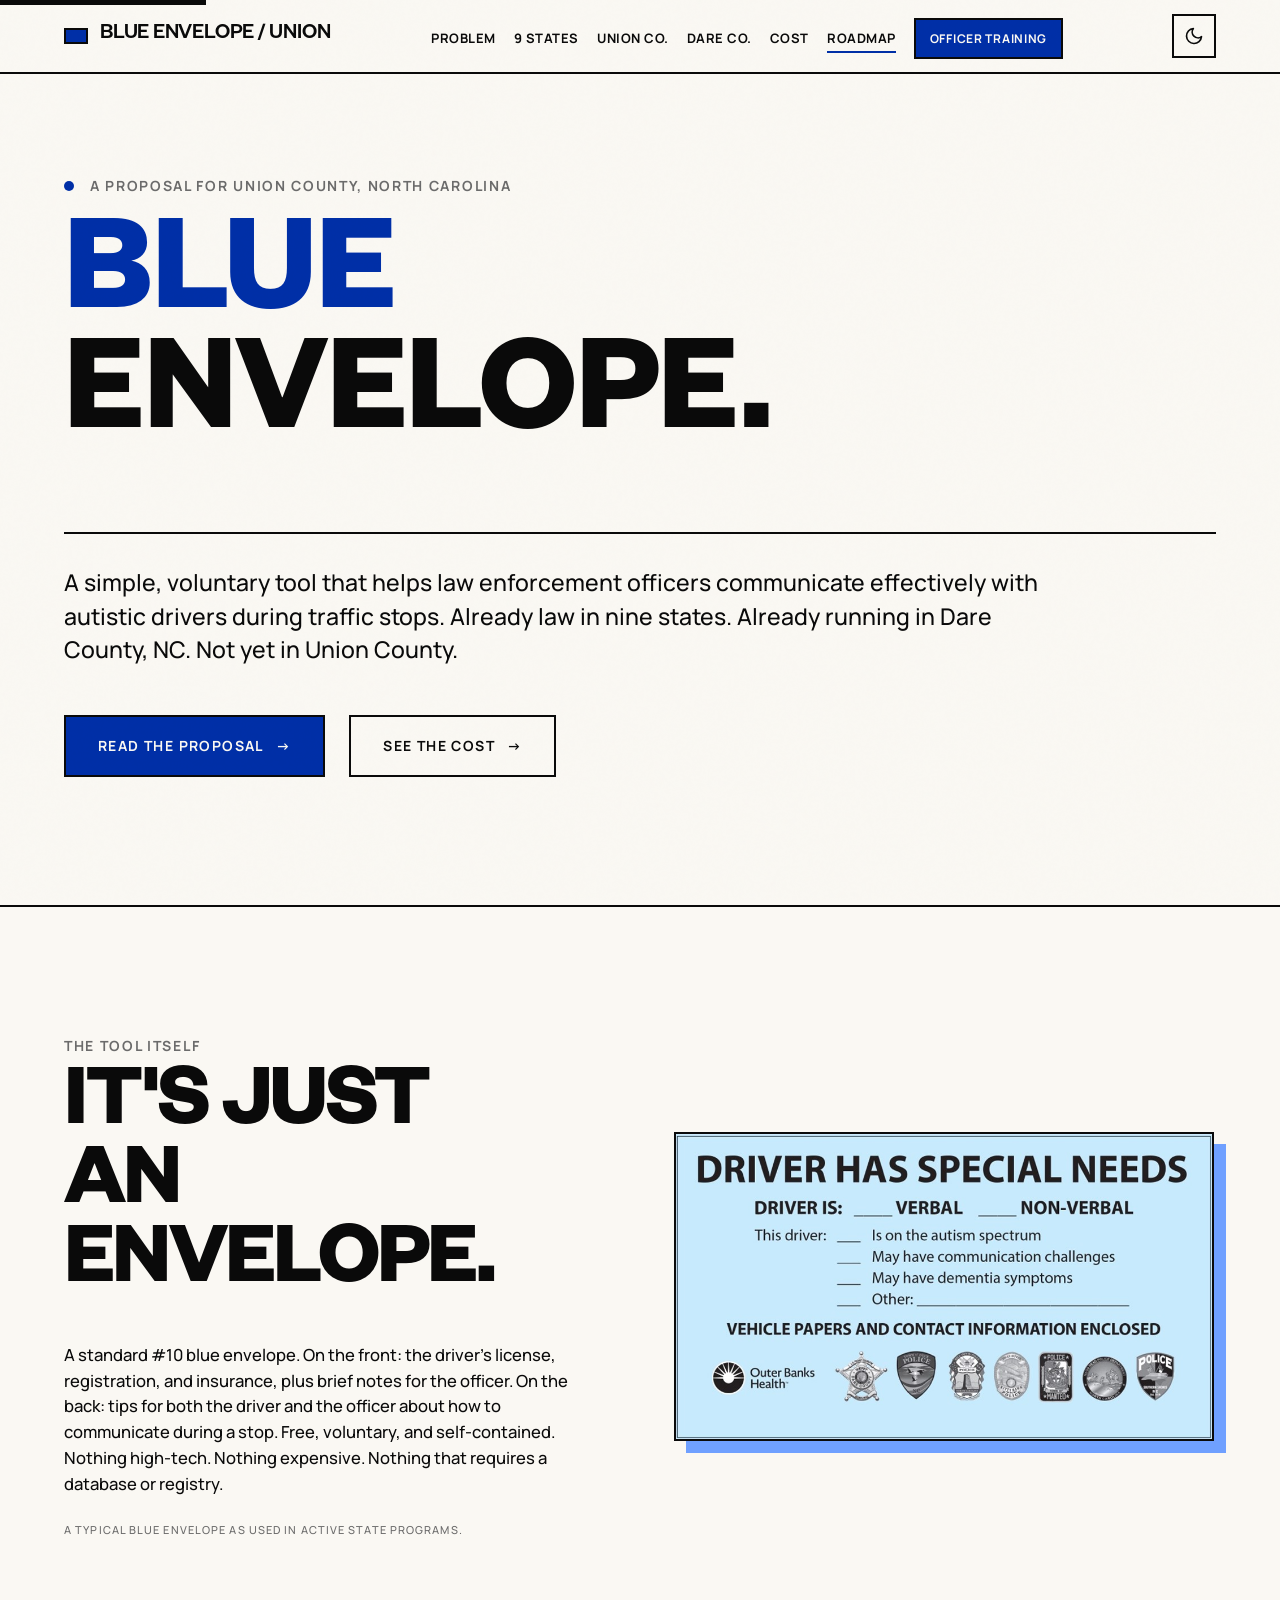
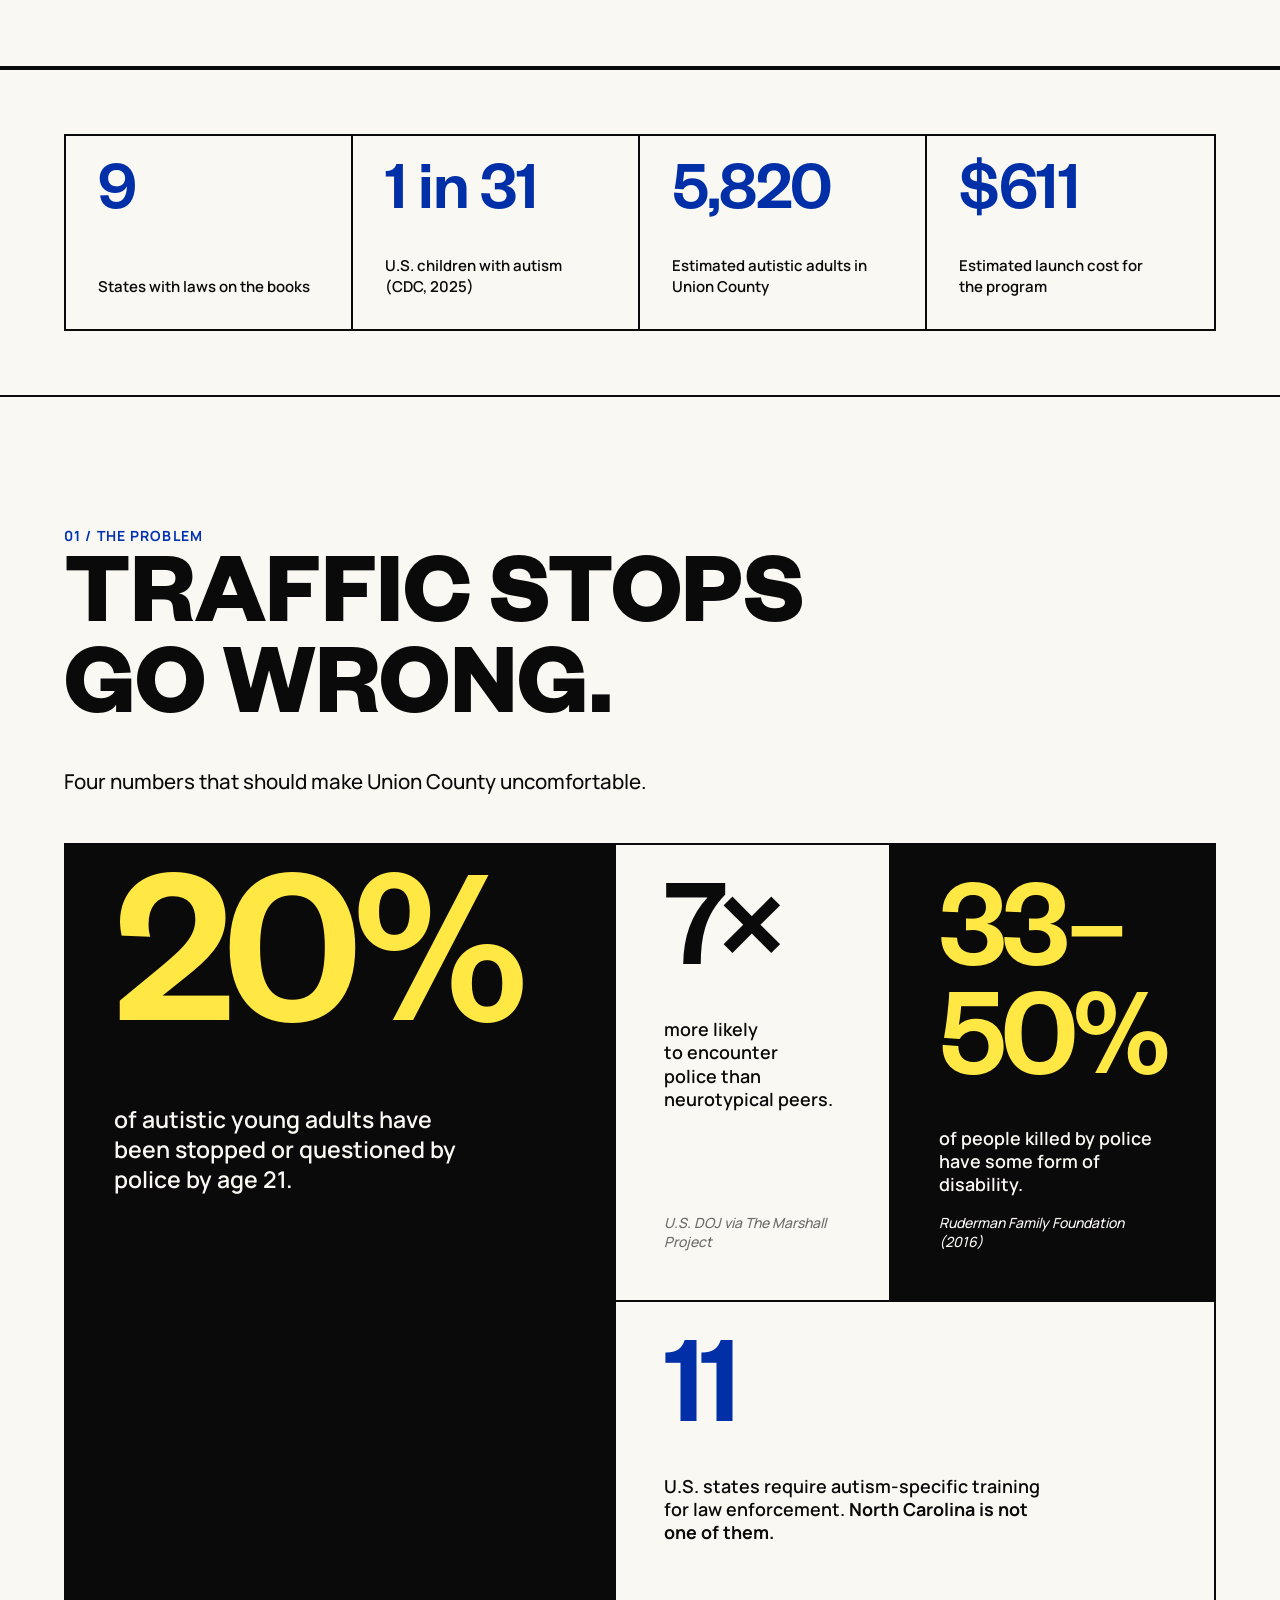
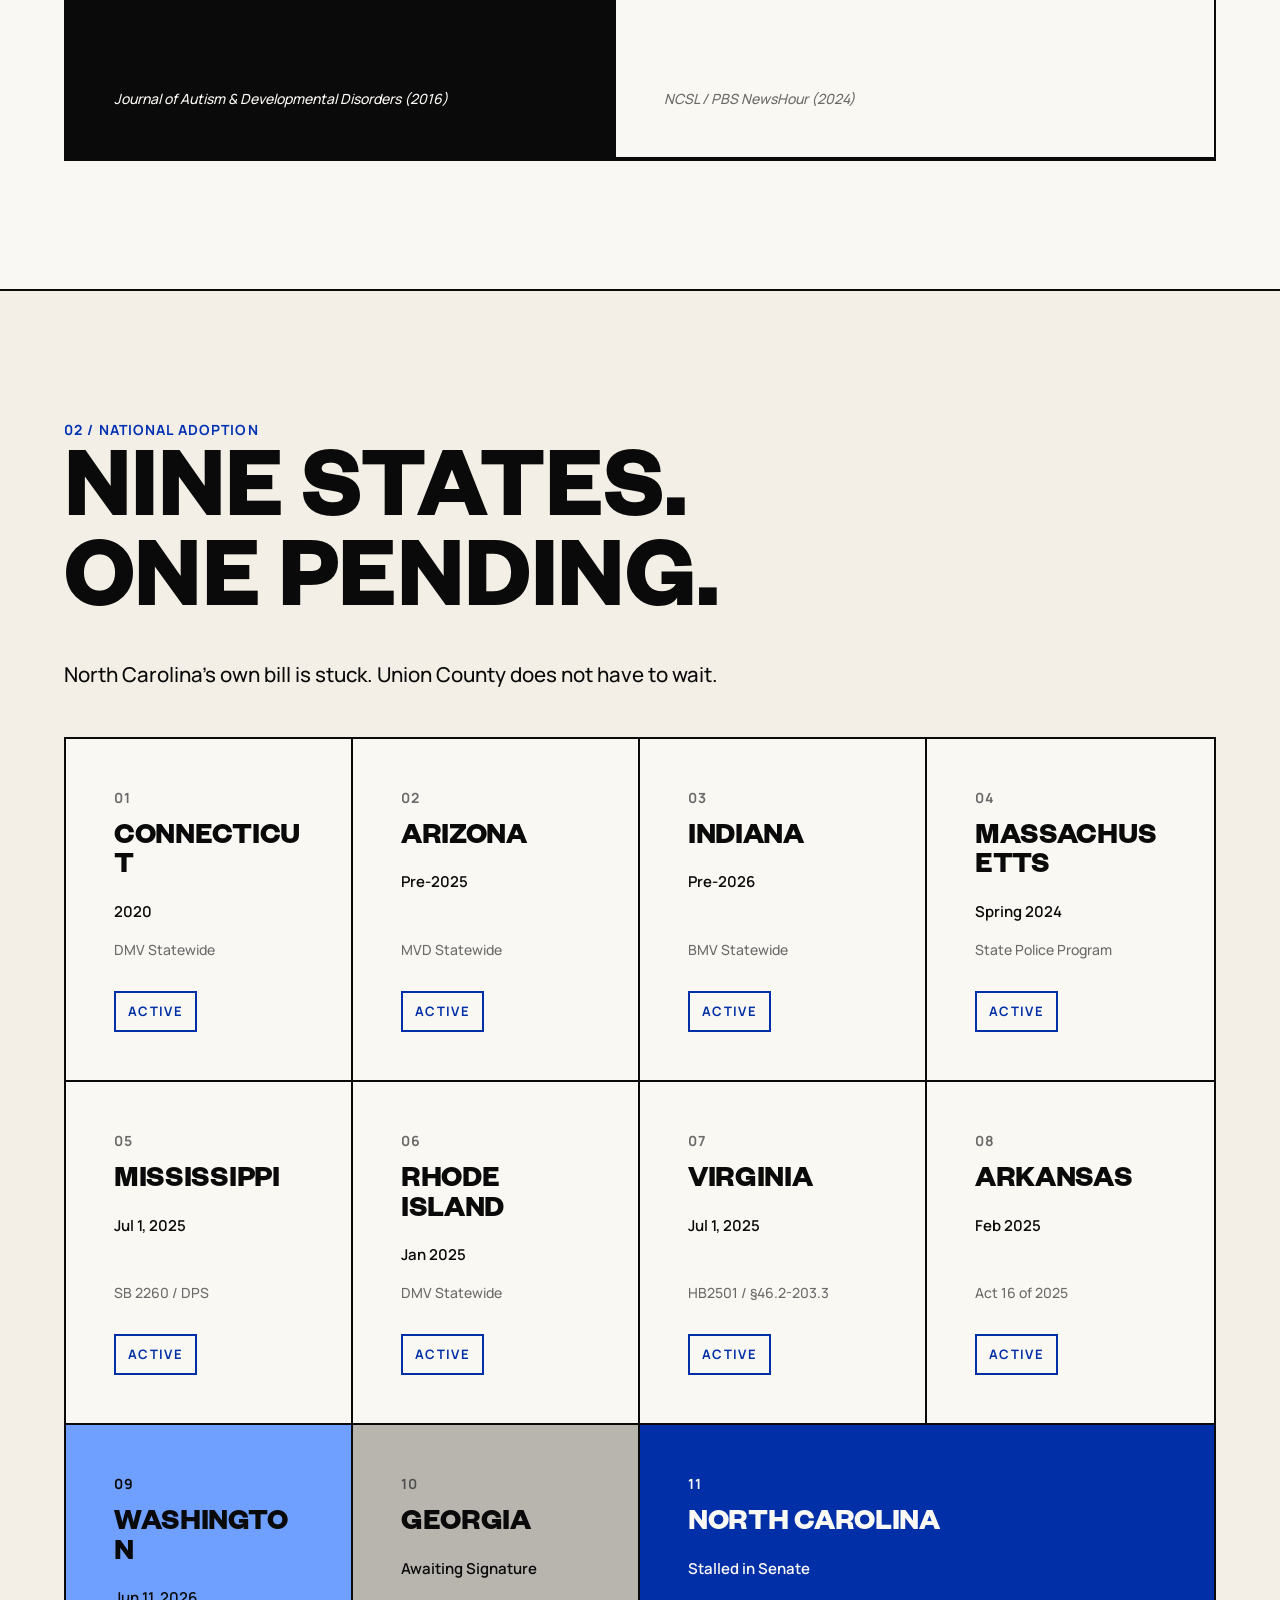
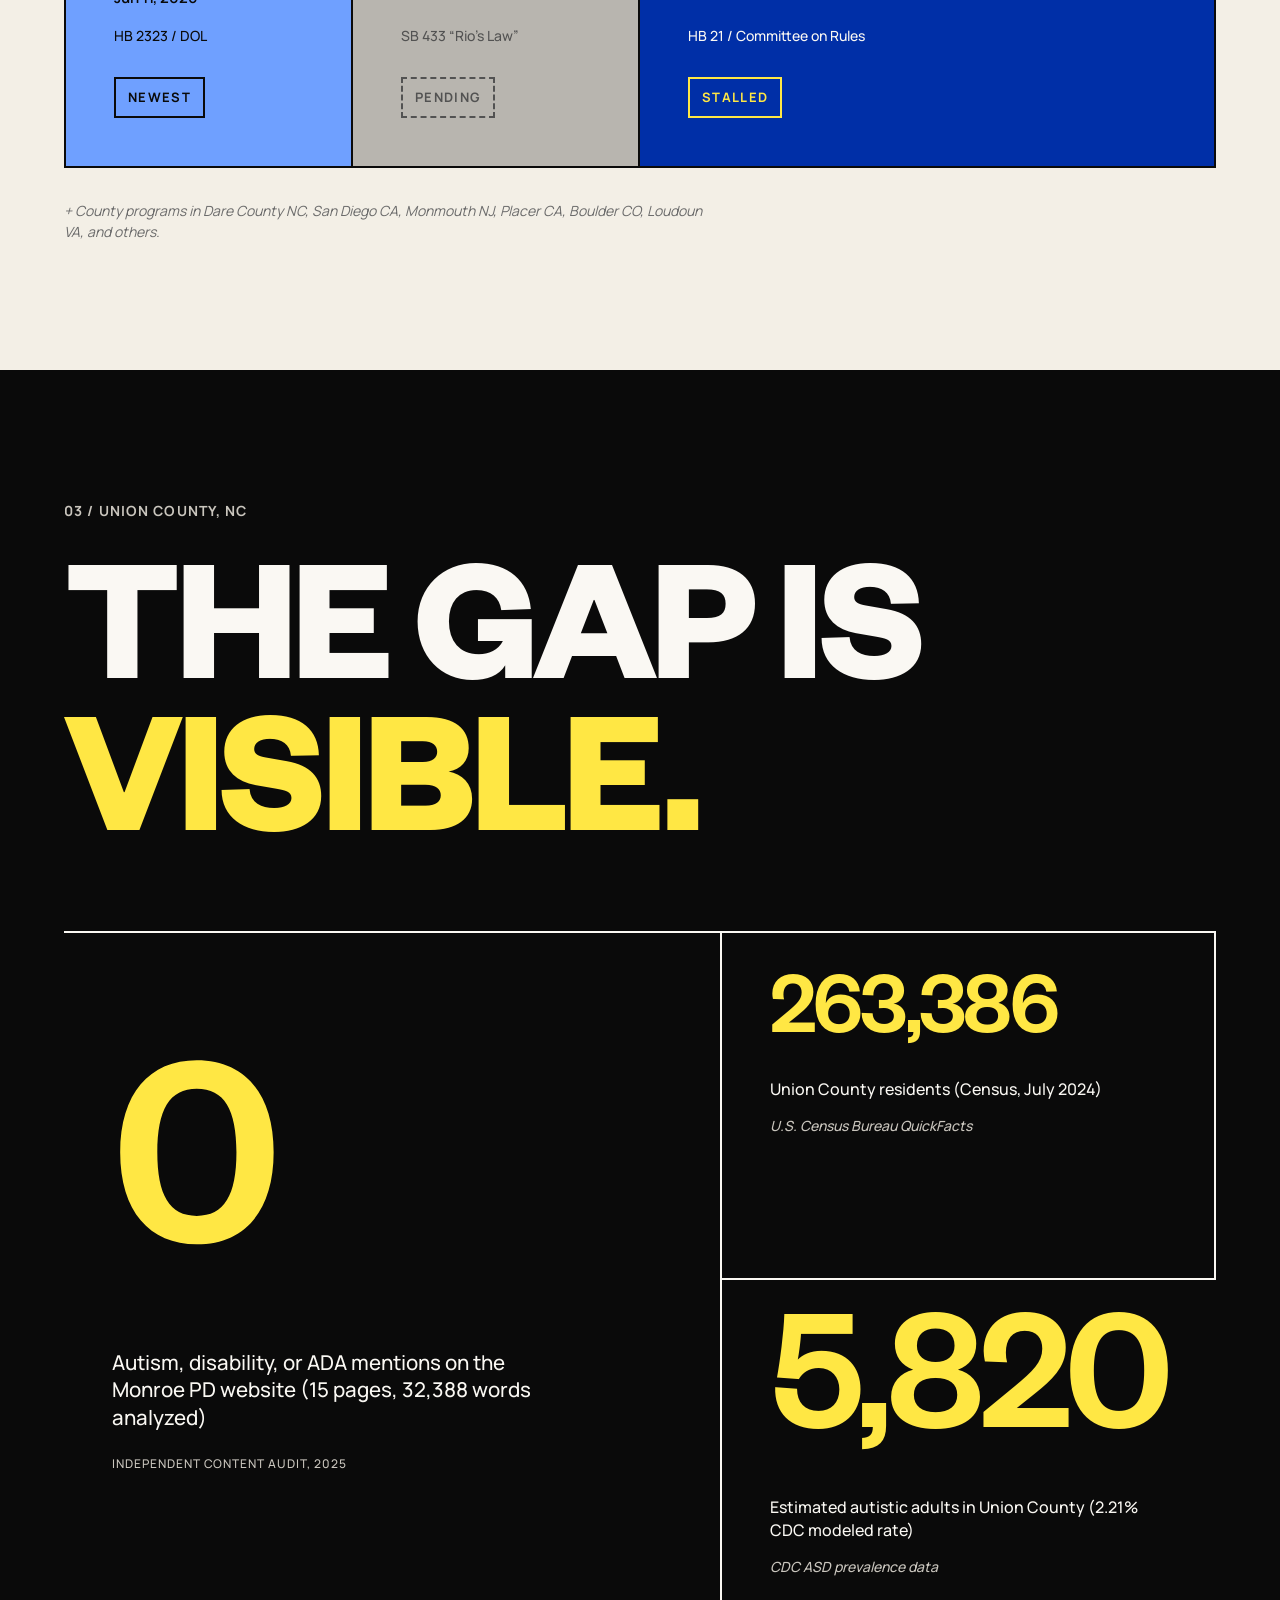
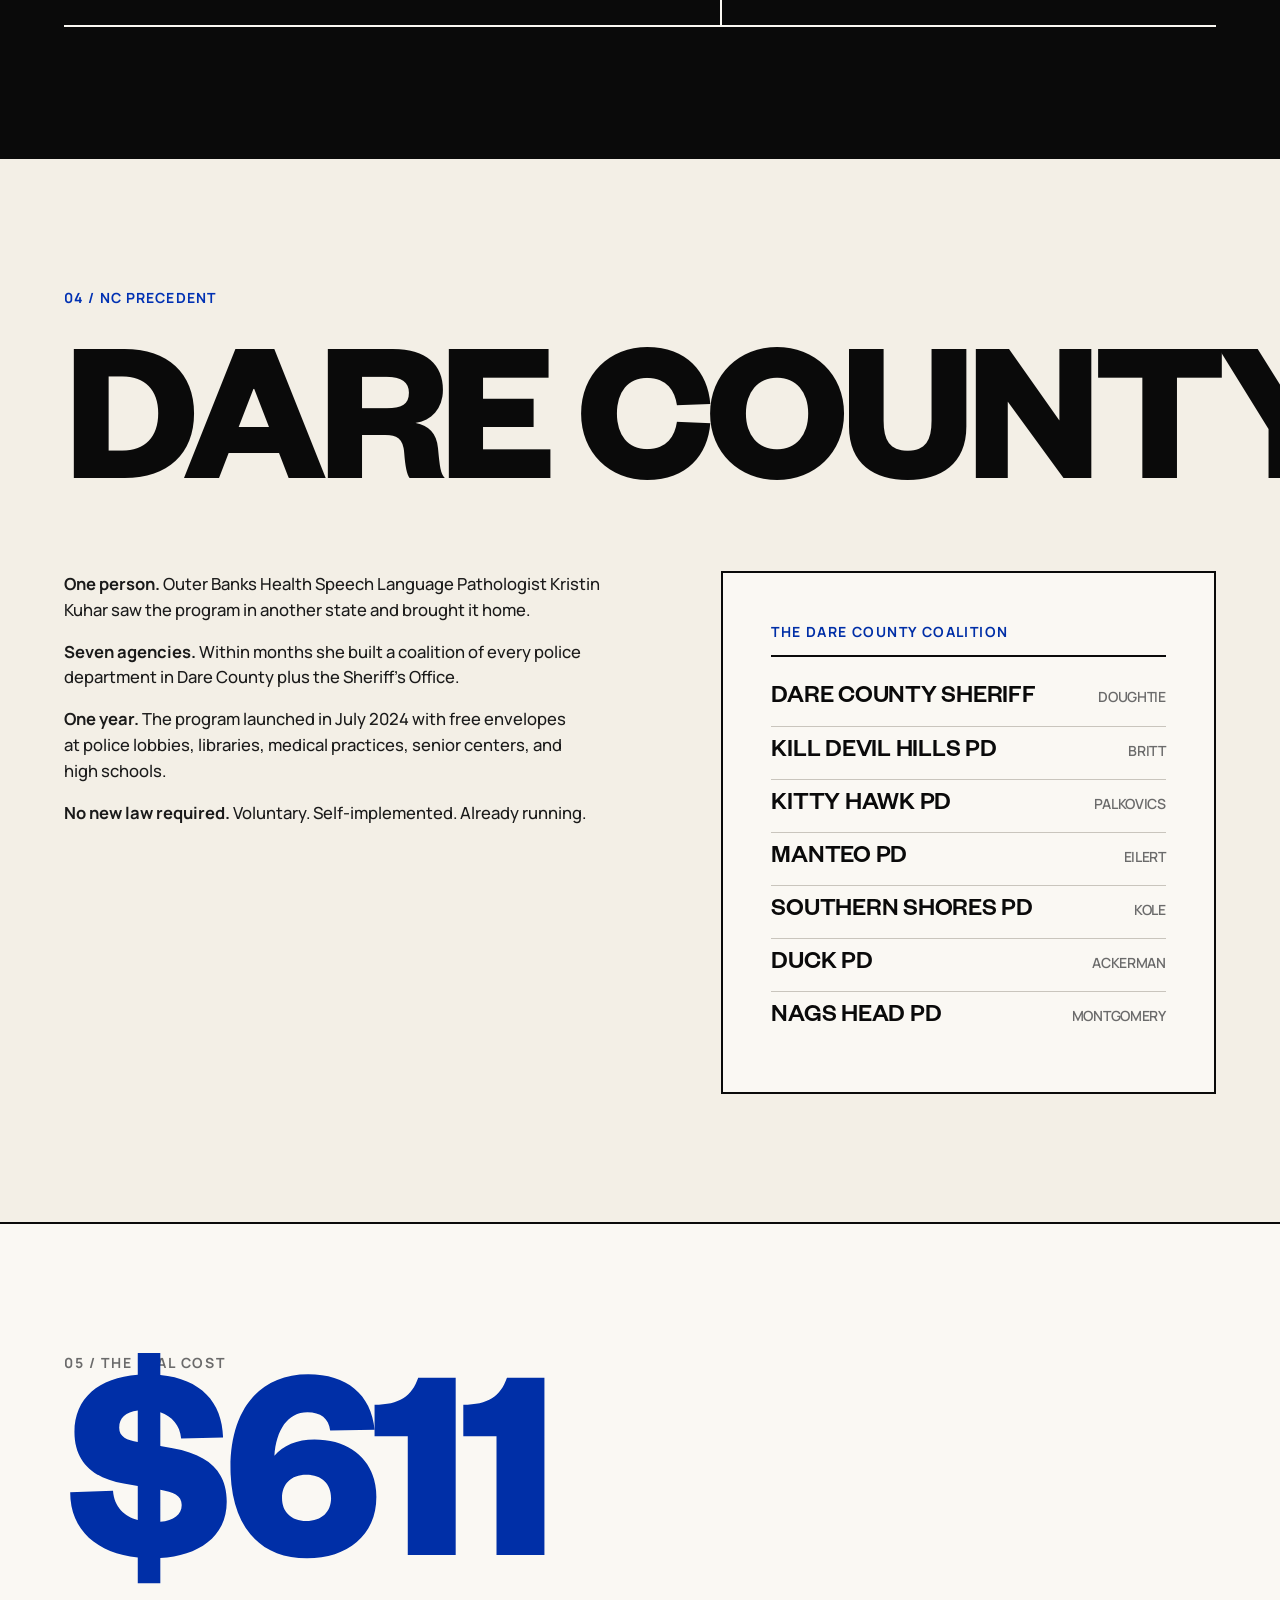
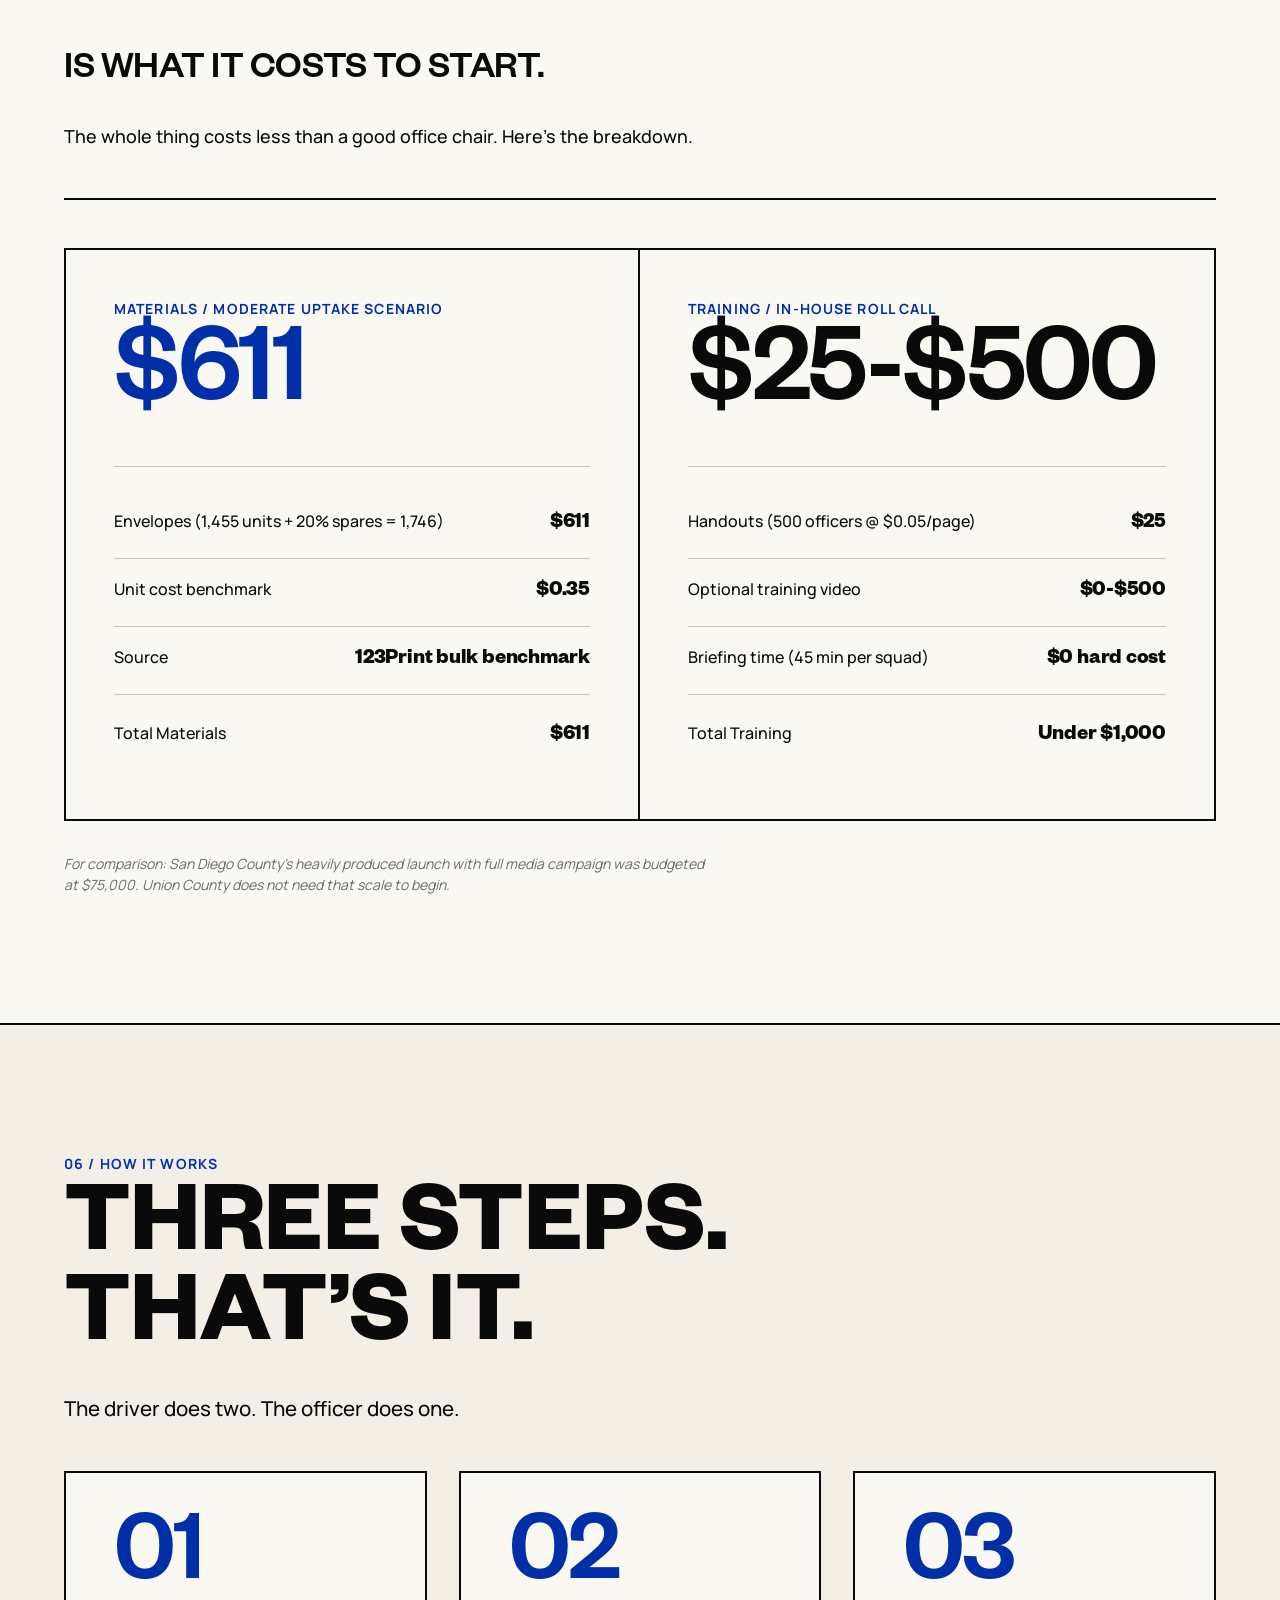
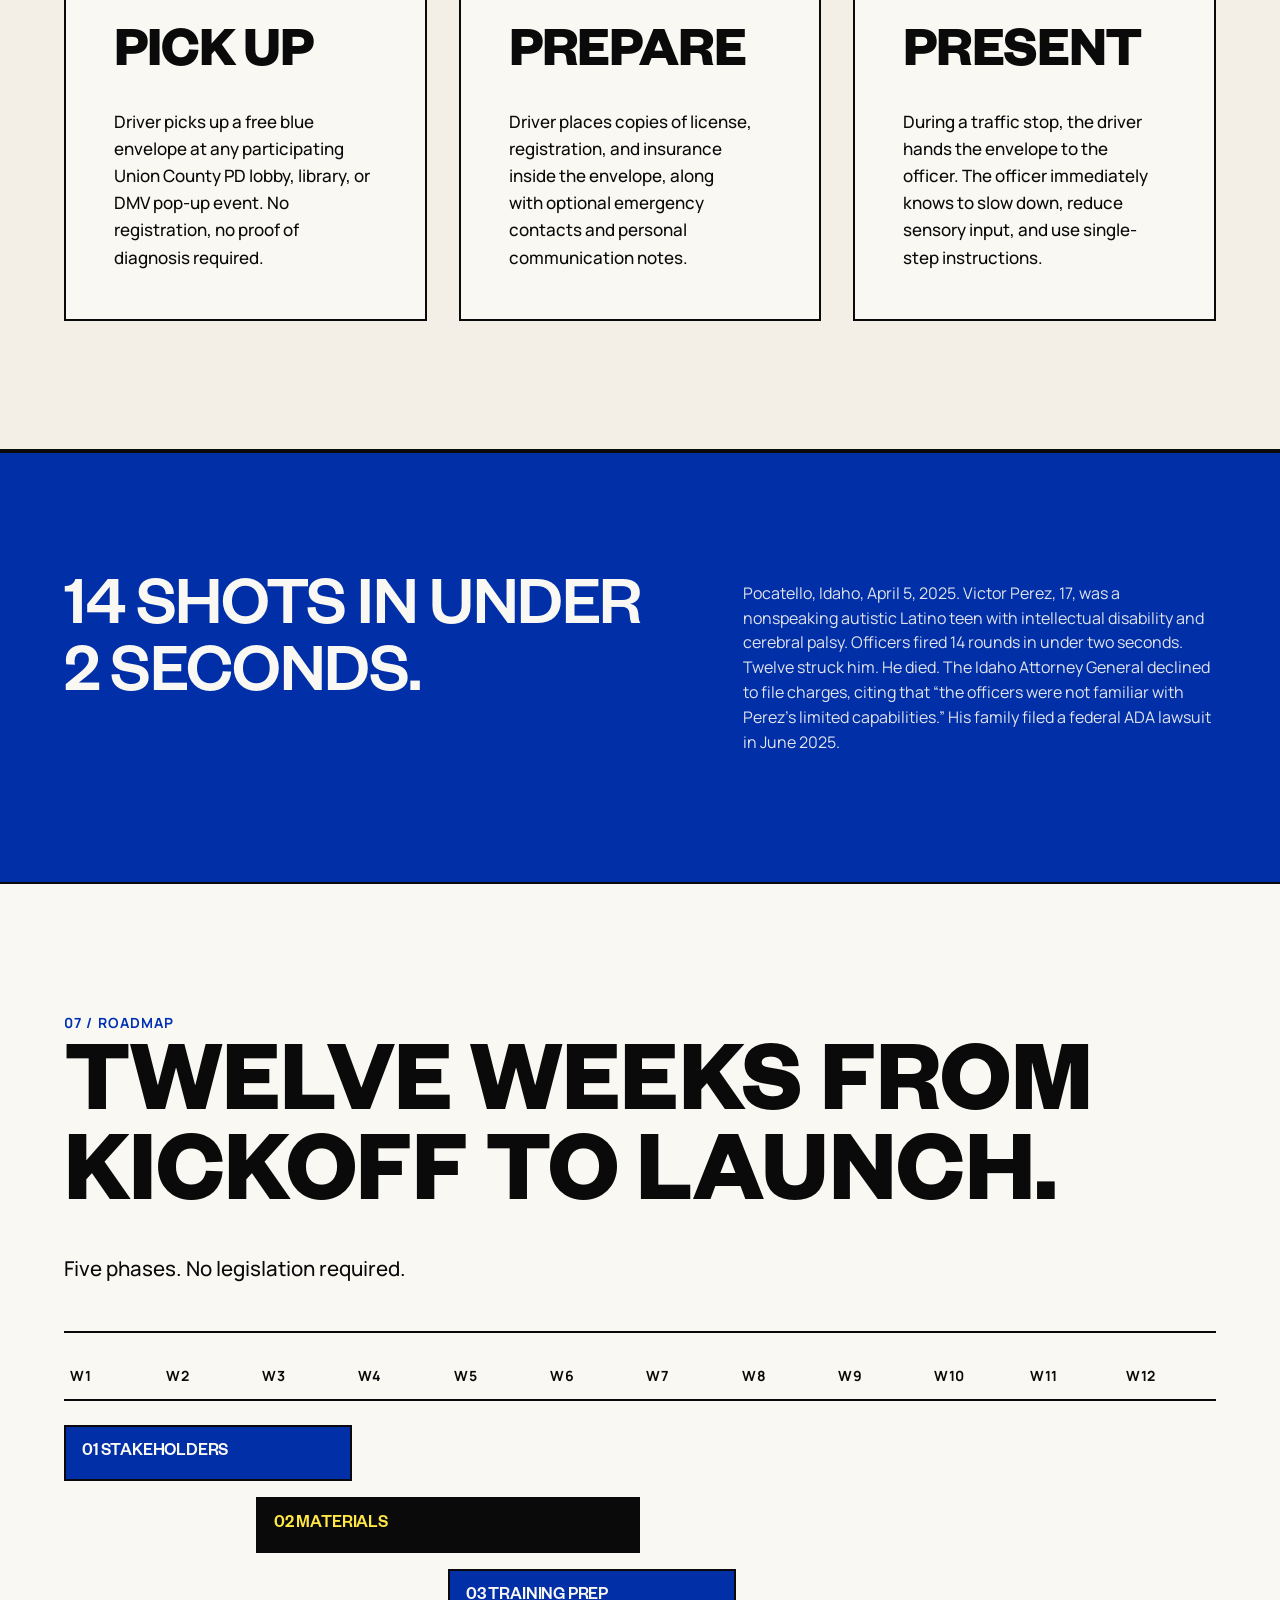
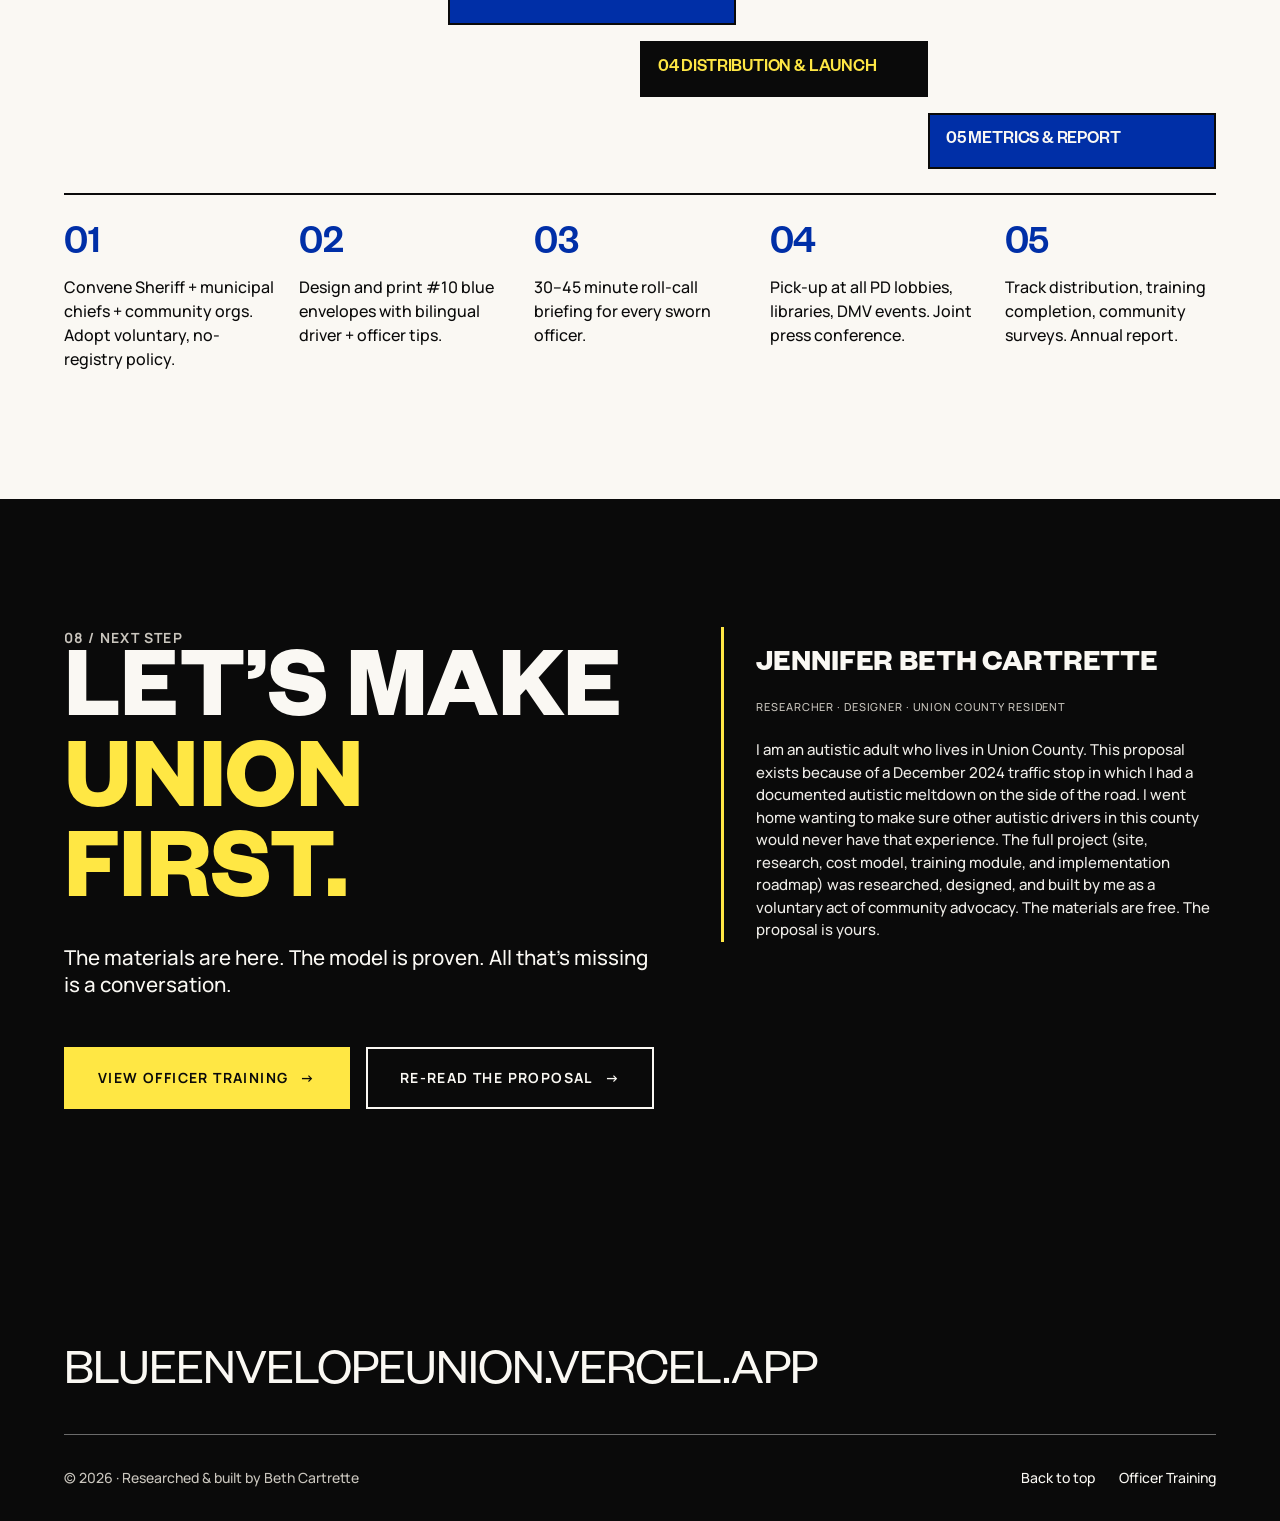
==== commit 276f1507: "style: retire JetBrains Mono across the site Beth disliked the mono used on labels, eyebrows, and sm" ====
--- a/website/index.html
+++ b/website/index.html
@@ -17,7 +17,7 @@
 
   <link rel="preconnect" href="https://fonts.googleapis.com">
   <link rel="preconnect" href="https://fonts.gstatic.com" crossorigin>
-  <link href="https://fonts.googleapis.com/css2?family=Manrope:wght@400;500;600;700;800&family=JetBrains+Mono:wght@400;500;600&display=swap" rel="stylesheet">
+  <link href="https://fonts.googleapis.com/css2?family=Manrope:wght@400;500;600;700;800&display=swap" rel="stylesheet">
 
   <link rel="stylesheet" href="styles.css?v=30">
 
--- a/website/styles.css
+++ b/website/styles.css
@@ -49,7 +49,9 @@
 
   --display: 'Founders Grotesk', 'Helvetica Neue', Arial, sans-serif;
   --body: 'Manrope', system-ui, sans-serif;
-  --mono: 'JetBrains Mono', 'Courier New', monospace;
+  /* mono retired per Beth — alias to body so existing var(--mono)
+     usages render in the body sans-serif instead */
+  --mono: 'Manrope', system-ui, sans-serif;
 
   /* Type scale */
   --type-mega: clamp(120px, 22vw, 360px);   /* shock-tier — full viewport stops */
@@ -194,12 +196,18 @@
 .nav {
   display: flex;
   align-items: center;
-  justify-content: space-between;
   height: 72px;
   max-width: var(--max-w);
   margin: 0 auto;
   padding: 0 var(--gutter);
-}
+  gap: 24px;
+  position: relative;
+}
+
+/* Logo pinned left, theme toggle pinned right.
+   Auto margins on both sides of nav-menu center it in the
+   space between logo and toggle (no overlap with the logo). */
+.nav .nav-menu { margin-left: auto; margin-right: auto; }
 
 .logo {
   font-family: var(--display);
@@ -225,7 +233,7 @@
 .nav-menu {
   list-style: none;
   display: flex;
-  gap: 20px;
+  gap: 18px;
   align-items: center;
   flex-wrap: nowrap;
 }
@@ -234,10 +242,10 @@
 
 .nav-link {
   font-family: var(--body);
-  font-size: 15px;
+  font-size: 13px;
   font-weight: 700;
   text-transform: uppercase;
-  letter-spacing: 0.05em;
+  letter-spacing: 0.04em;
   color: var(--ink);
   position: relative;
   padding: 4px 0;
@@ -261,12 +269,12 @@
 .nav-cta {
   background: var(--blue);
   color: var(--cream);
-  padding: 12px 20px;
+  padding: 10px 14px;
   border: 2px solid var(--ink);
-  font-size: 14px;
+  font-size: 12px;
   font-weight: 700;
   text-transform: uppercase;
-  letter-spacing: 0.08em;
+  letter-spacing: 0.06em;
   white-space: nowrap;
   transition: all 0.2s;
 }
@@ -297,7 +305,7 @@
   background: var(--ink);
 }
 
-@media (max-width: 1280px) {
+@media (max-width: 900px) {
   .nav-menu { display: none; }
   .mobile-menu-toggle { display: flex; }
   .nav-menu.is-open {
@@ -306,6 +314,7 @@
     top: 72px;
     left: 0;
     right: 0;
+    transform: none;
     flex-direction: column;
     background: var(--cream);
     border-bottom: 2px solid var(--ink);
@@ -2397,6 +2406,21 @@
   border-color: var(--ink);
 }
 
+/* Roadmap dark phase bars — hardcoded #0a0a0a blends into dark bg,
+   lift them with a visible surface and cream border */
+[data-theme="dark"] .roadmap-bar.phase-2,
+[data-theme="dark"] .roadmap-bar.phase-4 {
+  background: #1c2230;
+  border-color: var(--ink);
+}
+@media (prefers-color-scheme: dark) {
+  :root:not([data-theme="light"]) .roadmap-bar.phase-2,
+  :root:not([data-theme="light"]) .roadmap-bar.phase-4 {
+    background: #1c2230;
+    border-color: var(--ink);
+  }
+}
+
 /* THEME TOGGLE BUTTON */
 .theme-toggle {
   background: transparent;
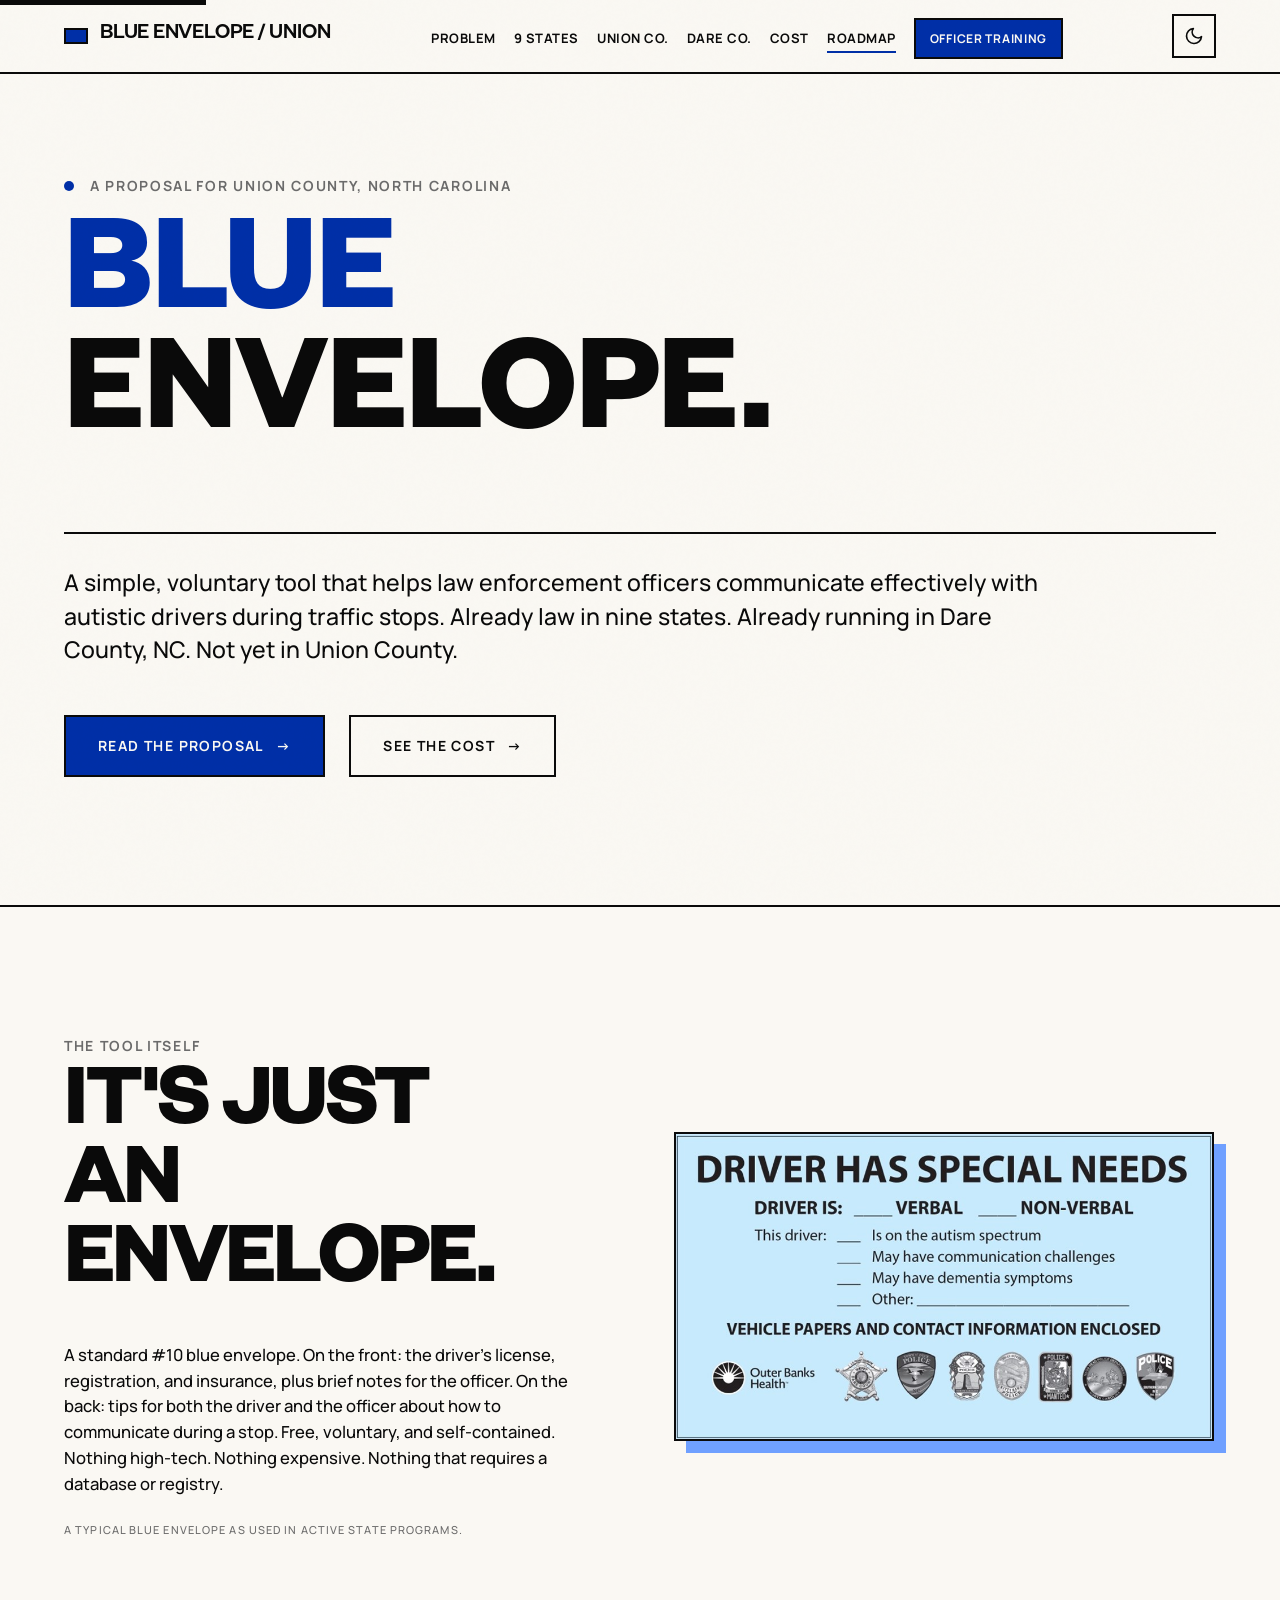
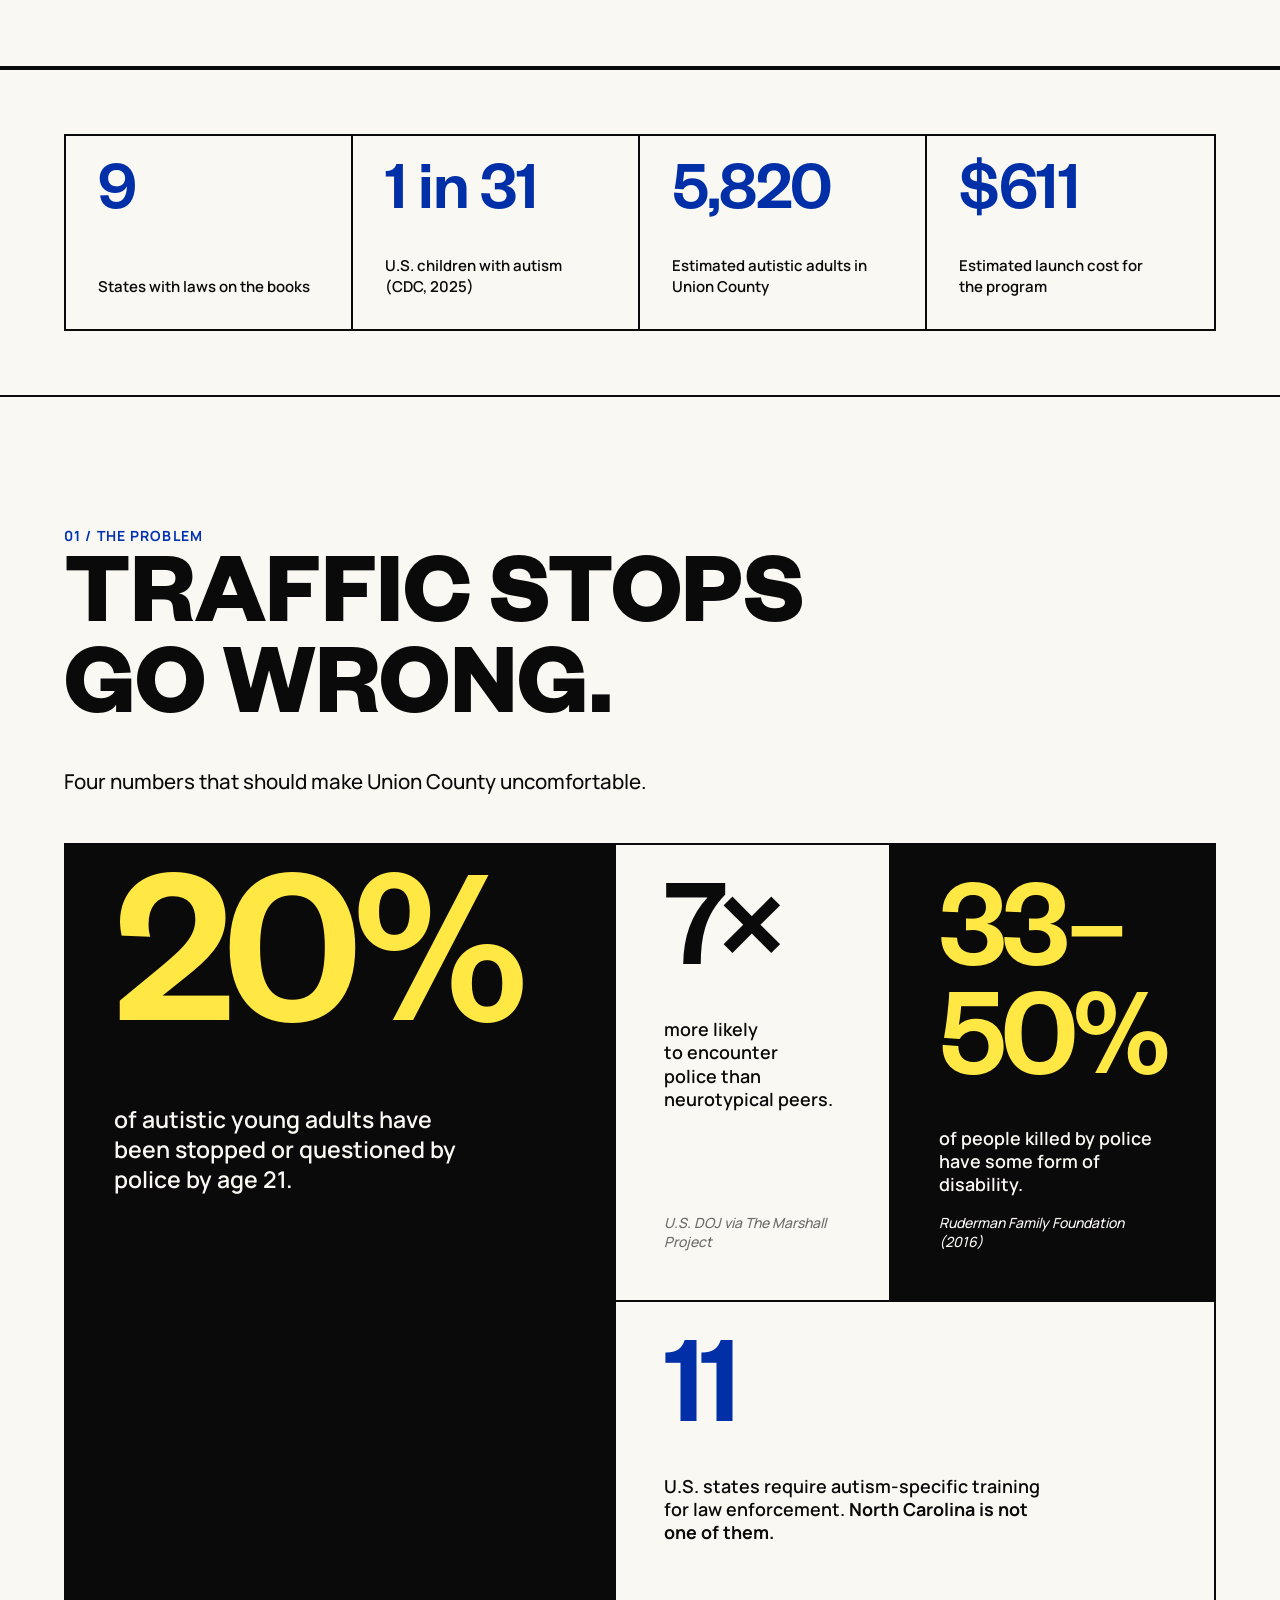
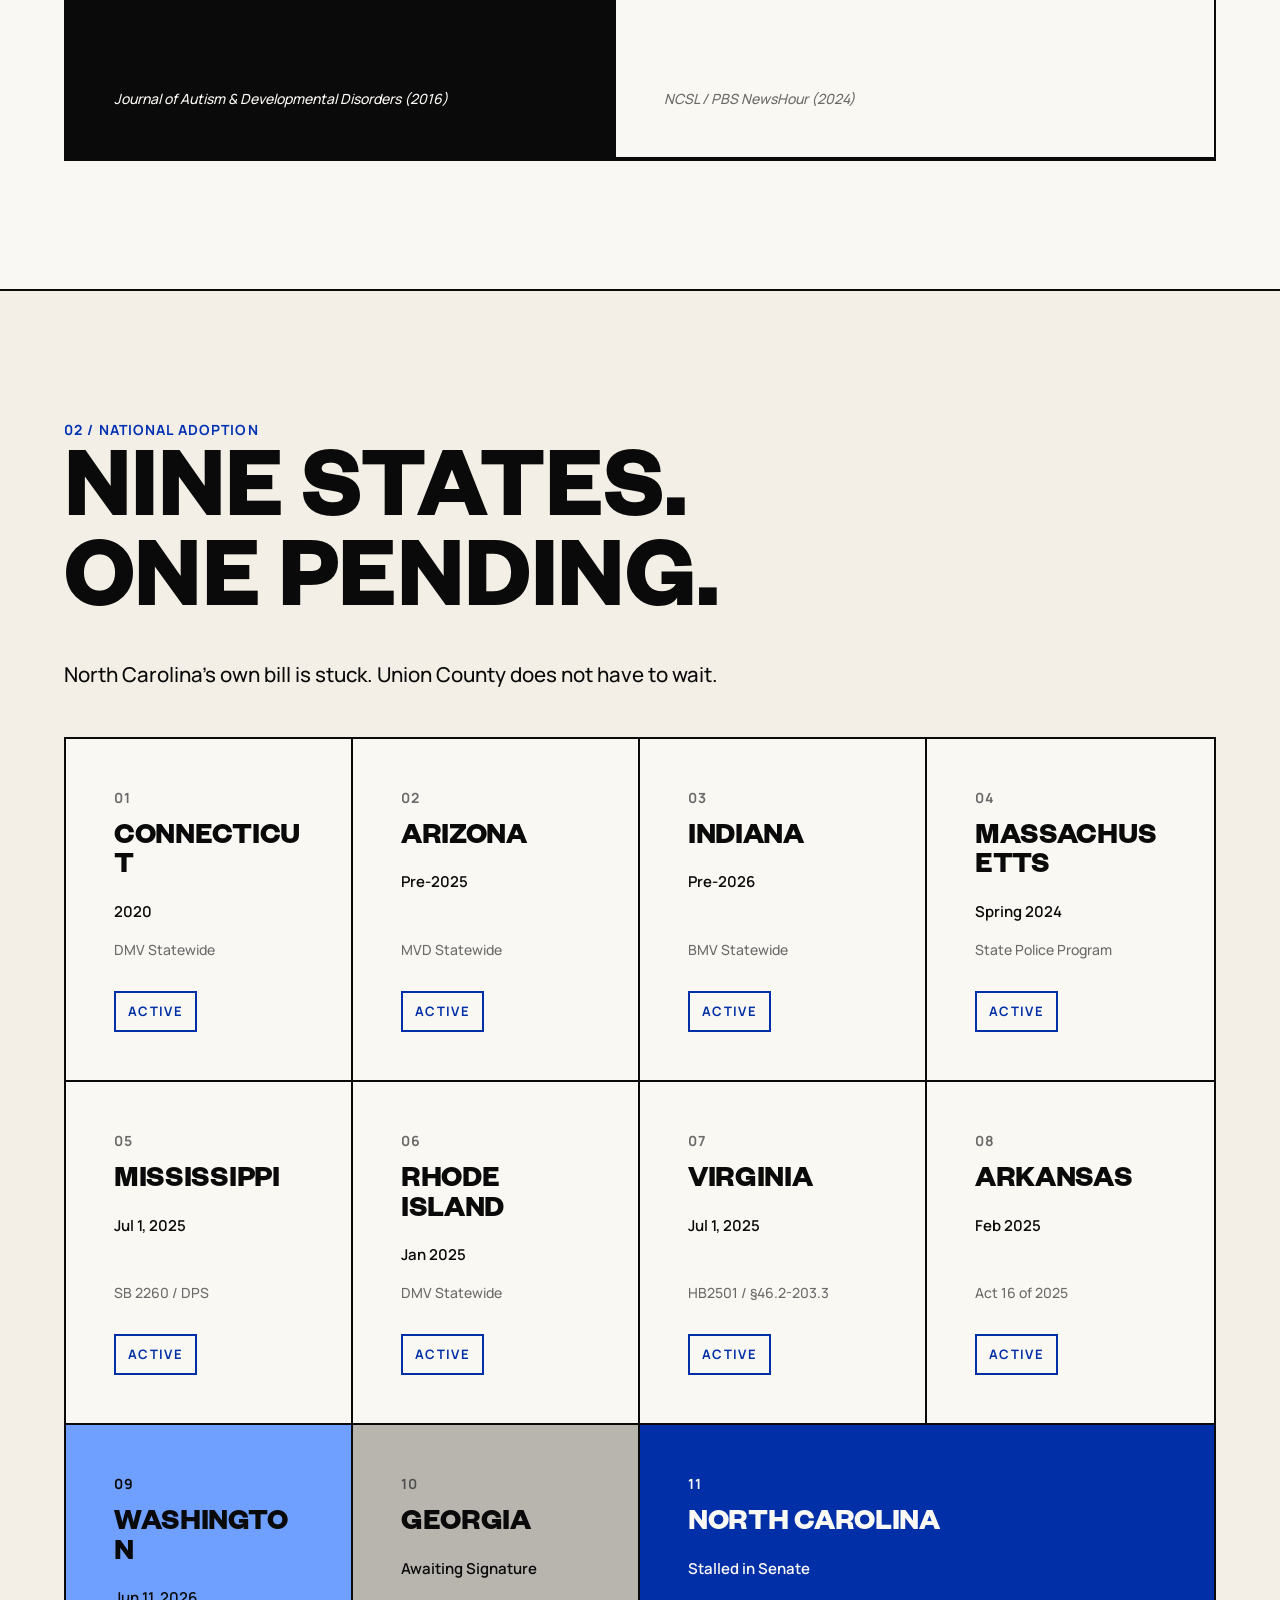
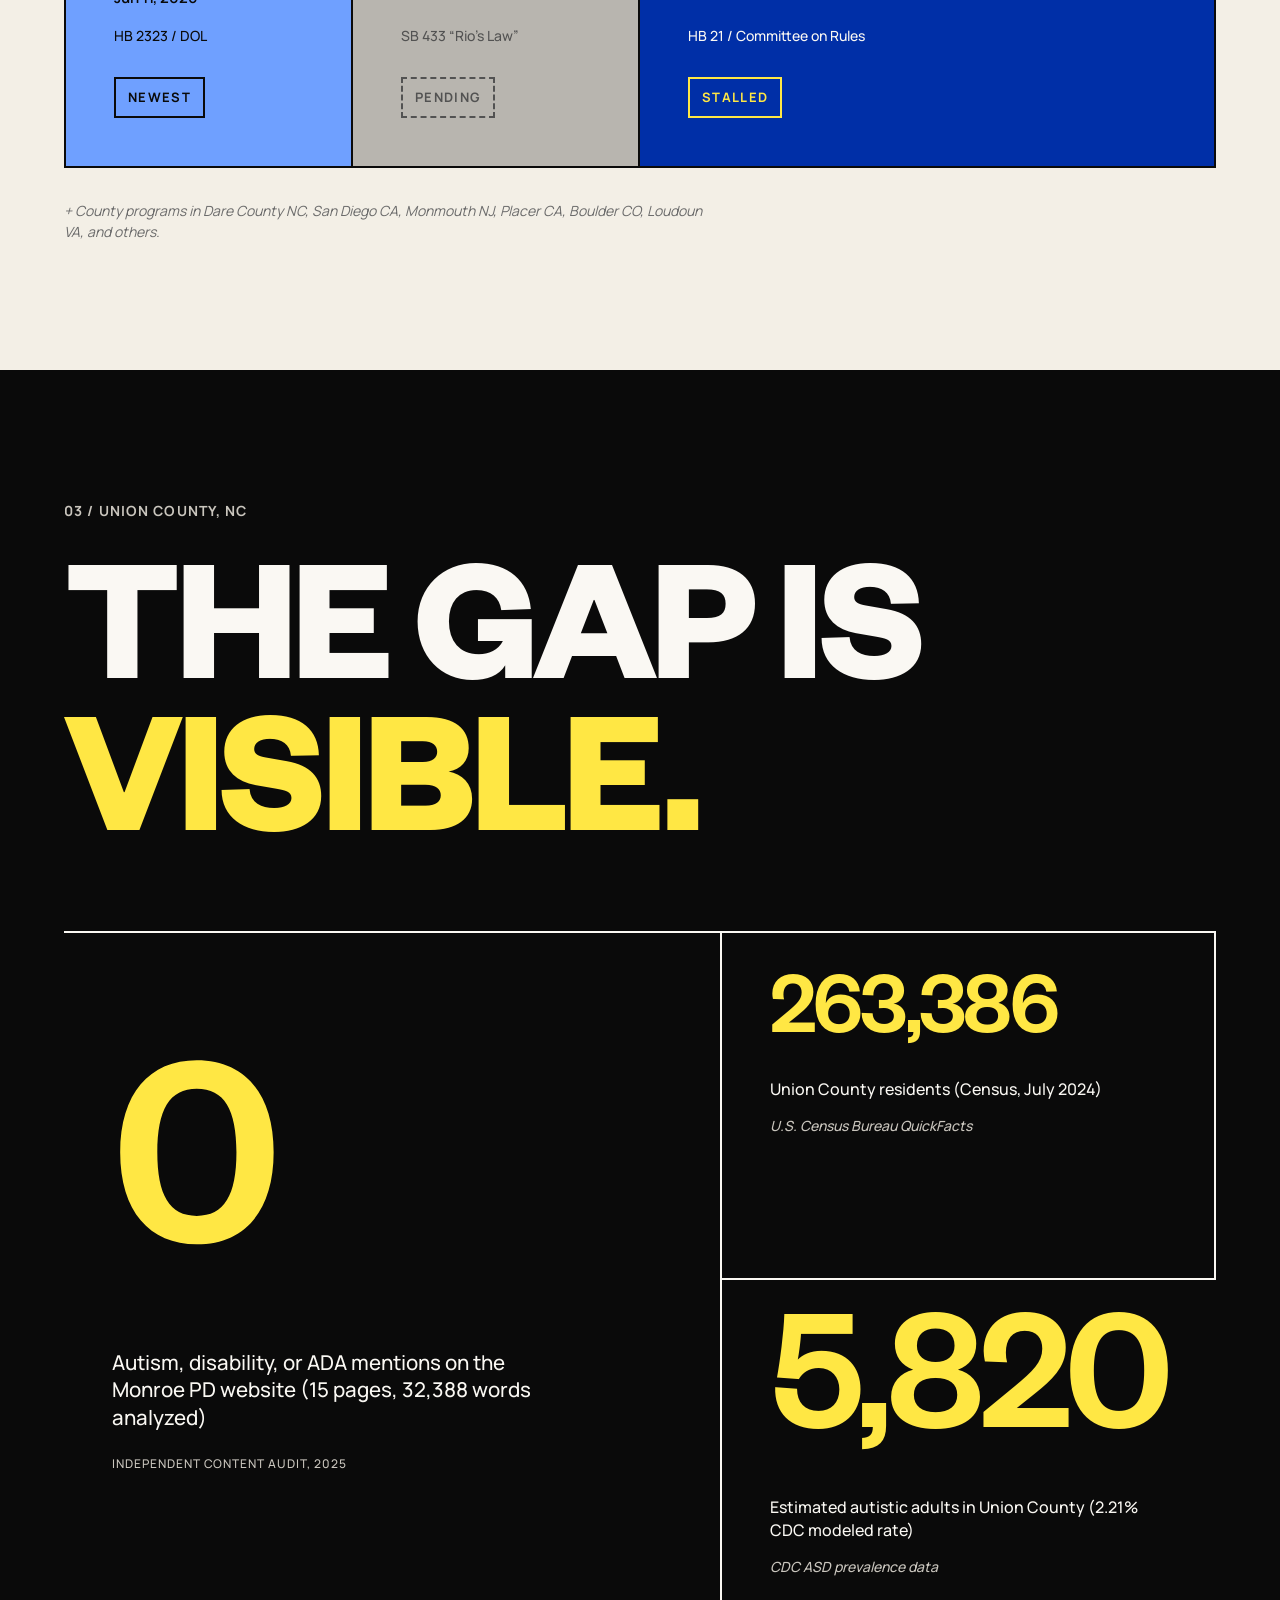
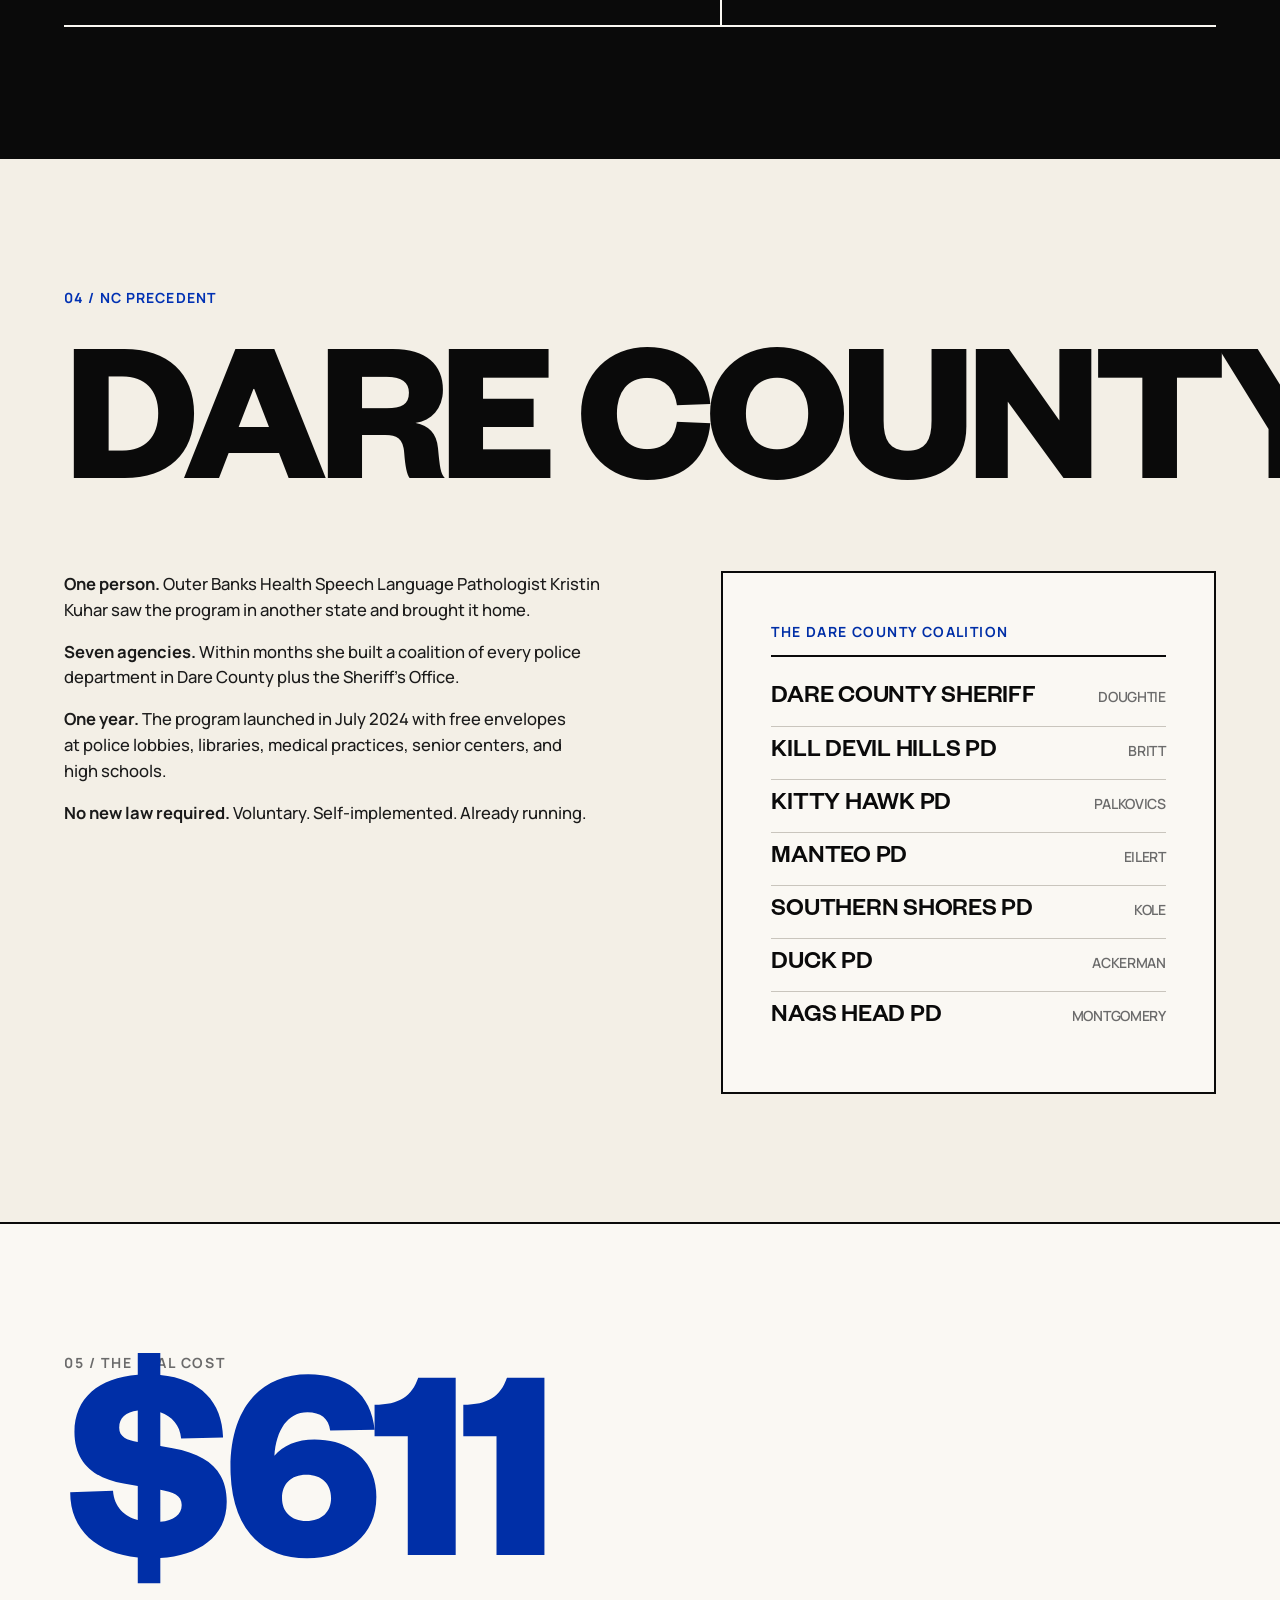
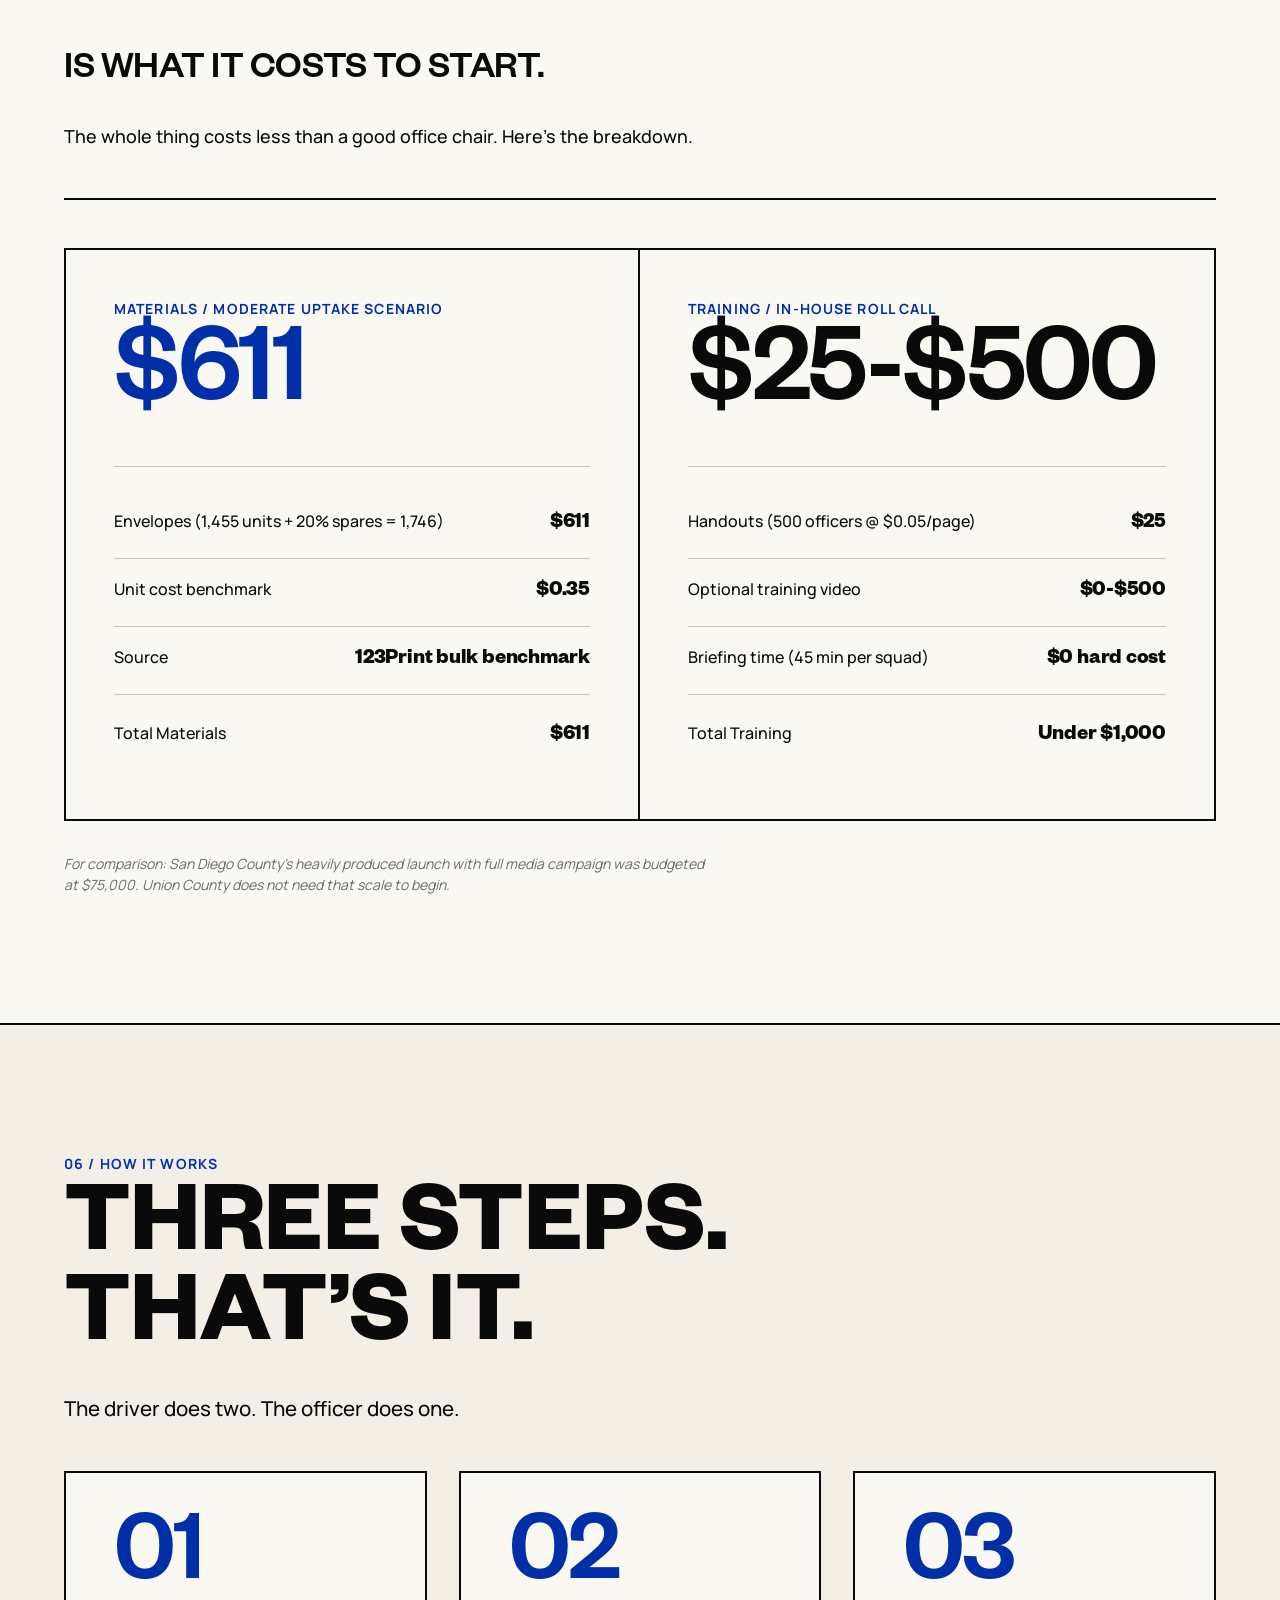
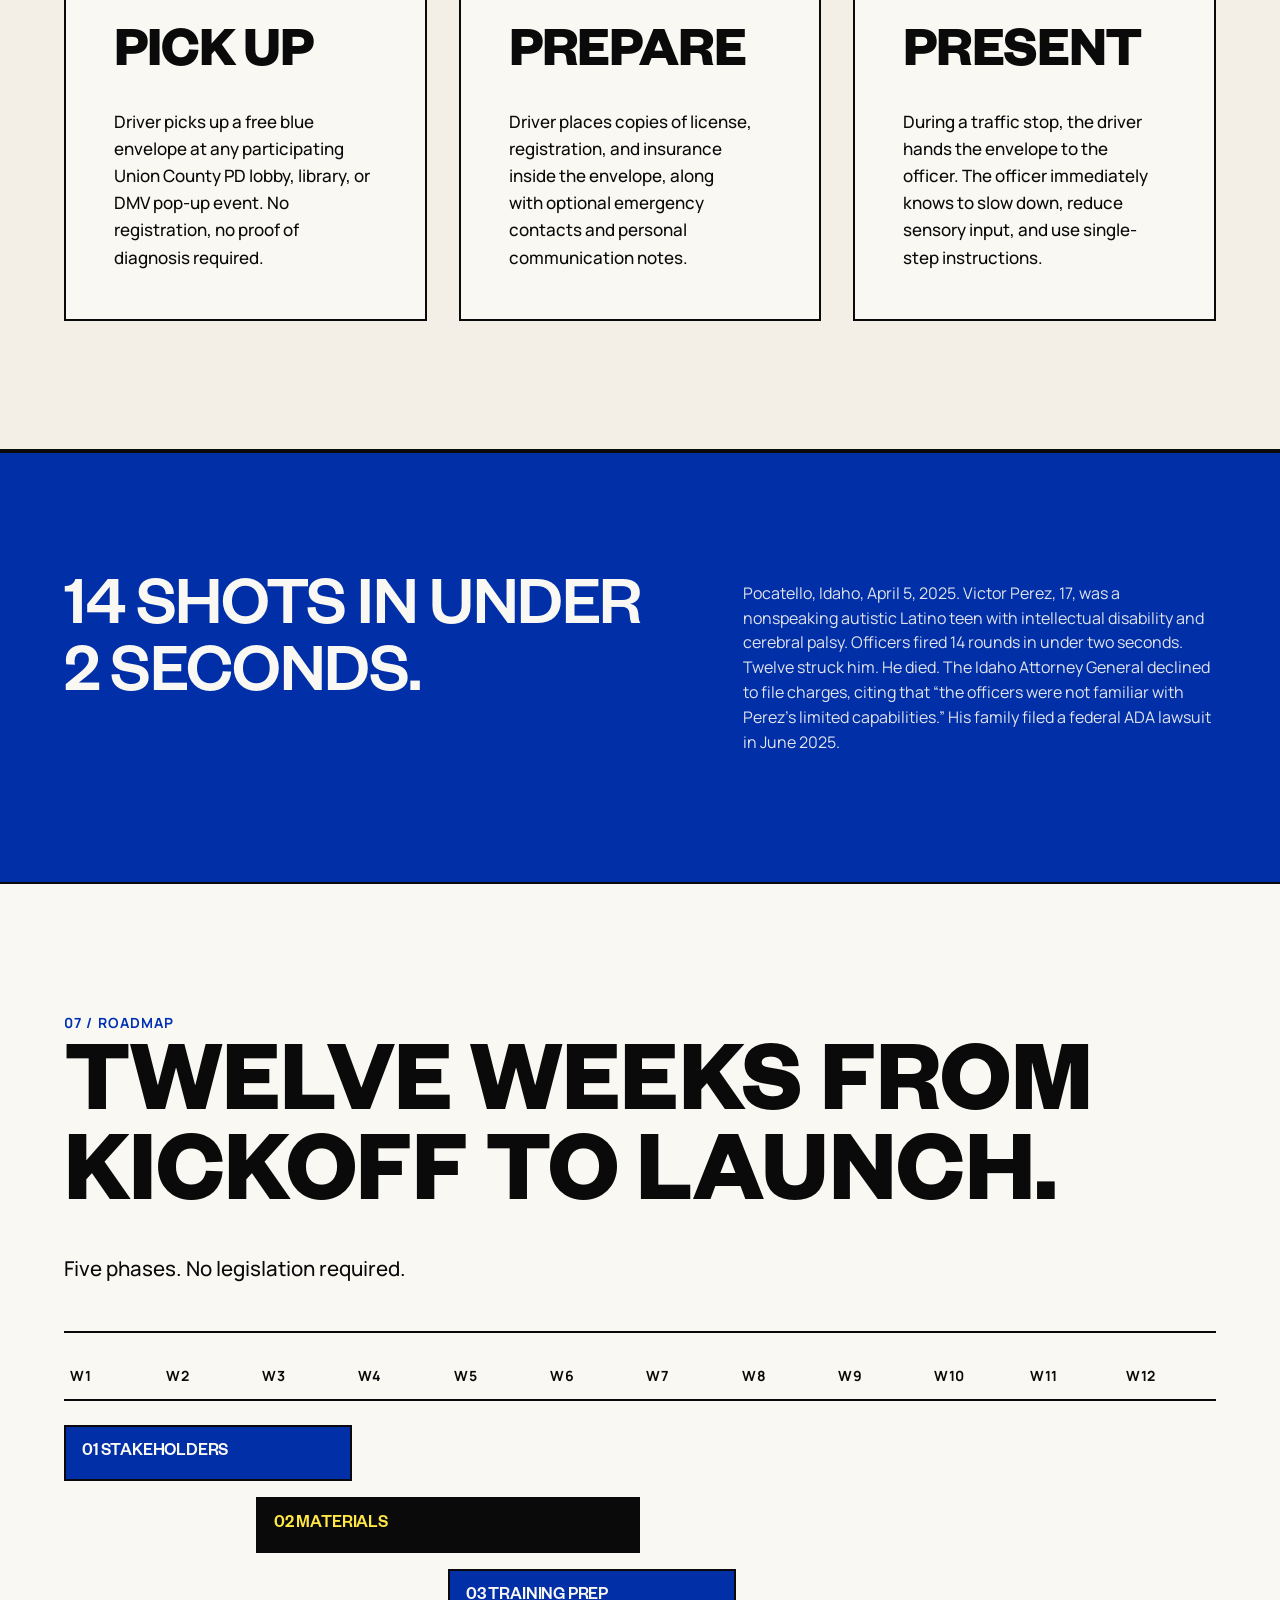
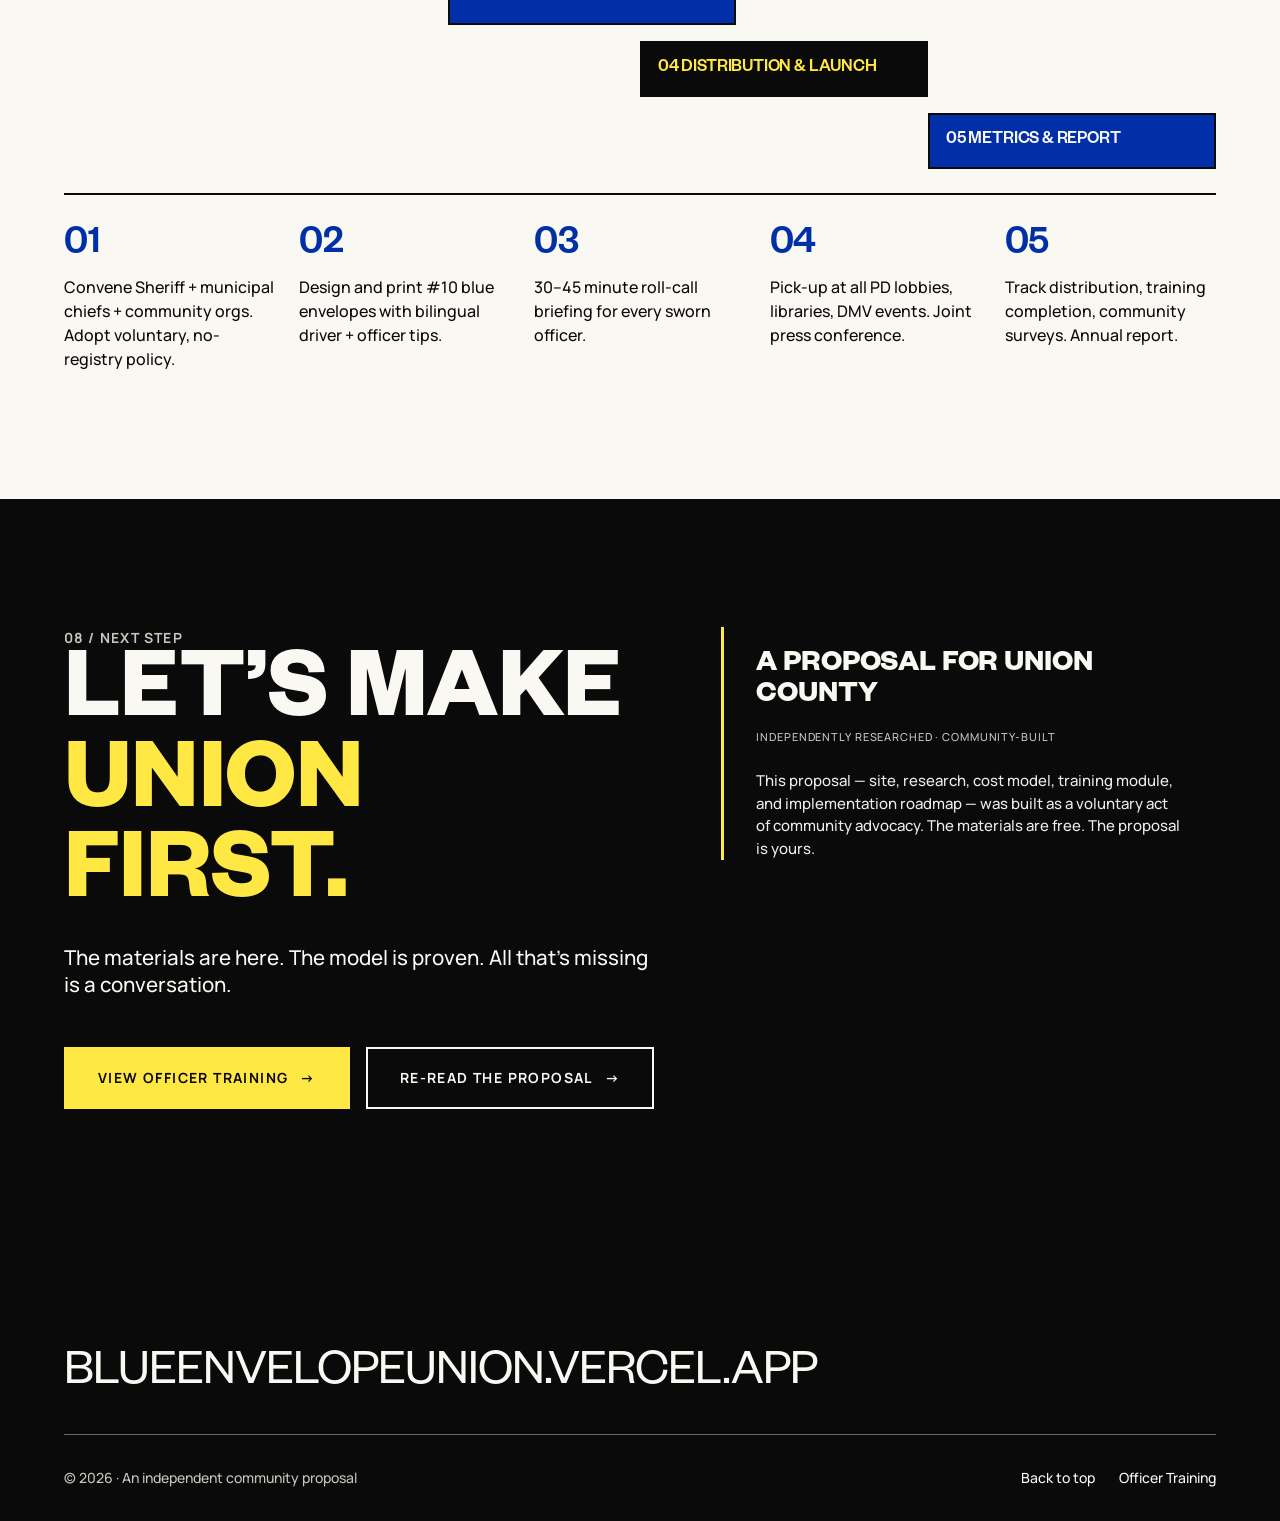
==== commit 2d649a59: "privacy: strip author identity from all public-facing pages removed personal name and the December 2" ====
--- a/website/index.html
+++ b/website/index.html
@@ -5,7 +5,7 @@
   <meta name="viewport" content="width=device-width, initial-scale=1.0">
   <title>Blue Envelope Union County — A Proposal for Safer Traffic Stops</title>
   <meta name="description" content="A community-led proposal to bring the Blue Envelope Program to Union County, NC. Helping law enforcement communicate effectively with autistic drivers during traffic stops.">
-  <meta name="author" content="Beth Cartrette">
+  <meta name="author" content="A Union County resident">
   <meta name="theme-color" content="#002fa7">
 
   <meta property="og:type" content="website">
@@ -510,10 +510,10 @@
             </div>
           </div>
           <aside class="cta-block__author">
-            <div class="cta-block__author-name">Jennifer Beth Cartrette</div>
-            <span class="cta-block__author-meta">Researcher &middot; Designer &middot; Union County Resident</span>
+            <div class="cta-block__author-name">A proposal for Union County</div>
+            <span class="cta-block__author-meta">Independently researched &middot; Community-built</span>
             <p class="cta-block__author-body">
-              I am an autistic adult who lives in Union County. This proposal exists because of a December 2024 traffic stop in which I had a documented autistic meltdown on the side of the road. I went home wanting to make sure other autistic drivers in this county would never have that experience. The full project (site, research, cost model, training module, and implementation roadmap) was researched, designed, and built by me as a voluntary act of community advocacy. The materials are free. The proposal is yours.
+              This proposal &mdash; site, research, cost model, training module, and implementation roadmap &mdash; was built as a voluntary act of community advocacy. The materials are free. The proposal is yours.
             </p>
           </aside>
         </div>
@@ -526,7 +526,7 @@
     <div class="container">
       <span class="footer-dark-url">blueenvelopeunion.vercel.app</span>
       <div class="footer-dark-meta">
-        <span>&copy; 2026 &middot; Researched &amp; built by Beth Cartrette</span>
+        <span>&copy; 2026 &middot; An independent community proposal</span>
         <div class="links">
           <a href="#main">Back to top</a>
           <a href="training.html">Officer Training</a>
